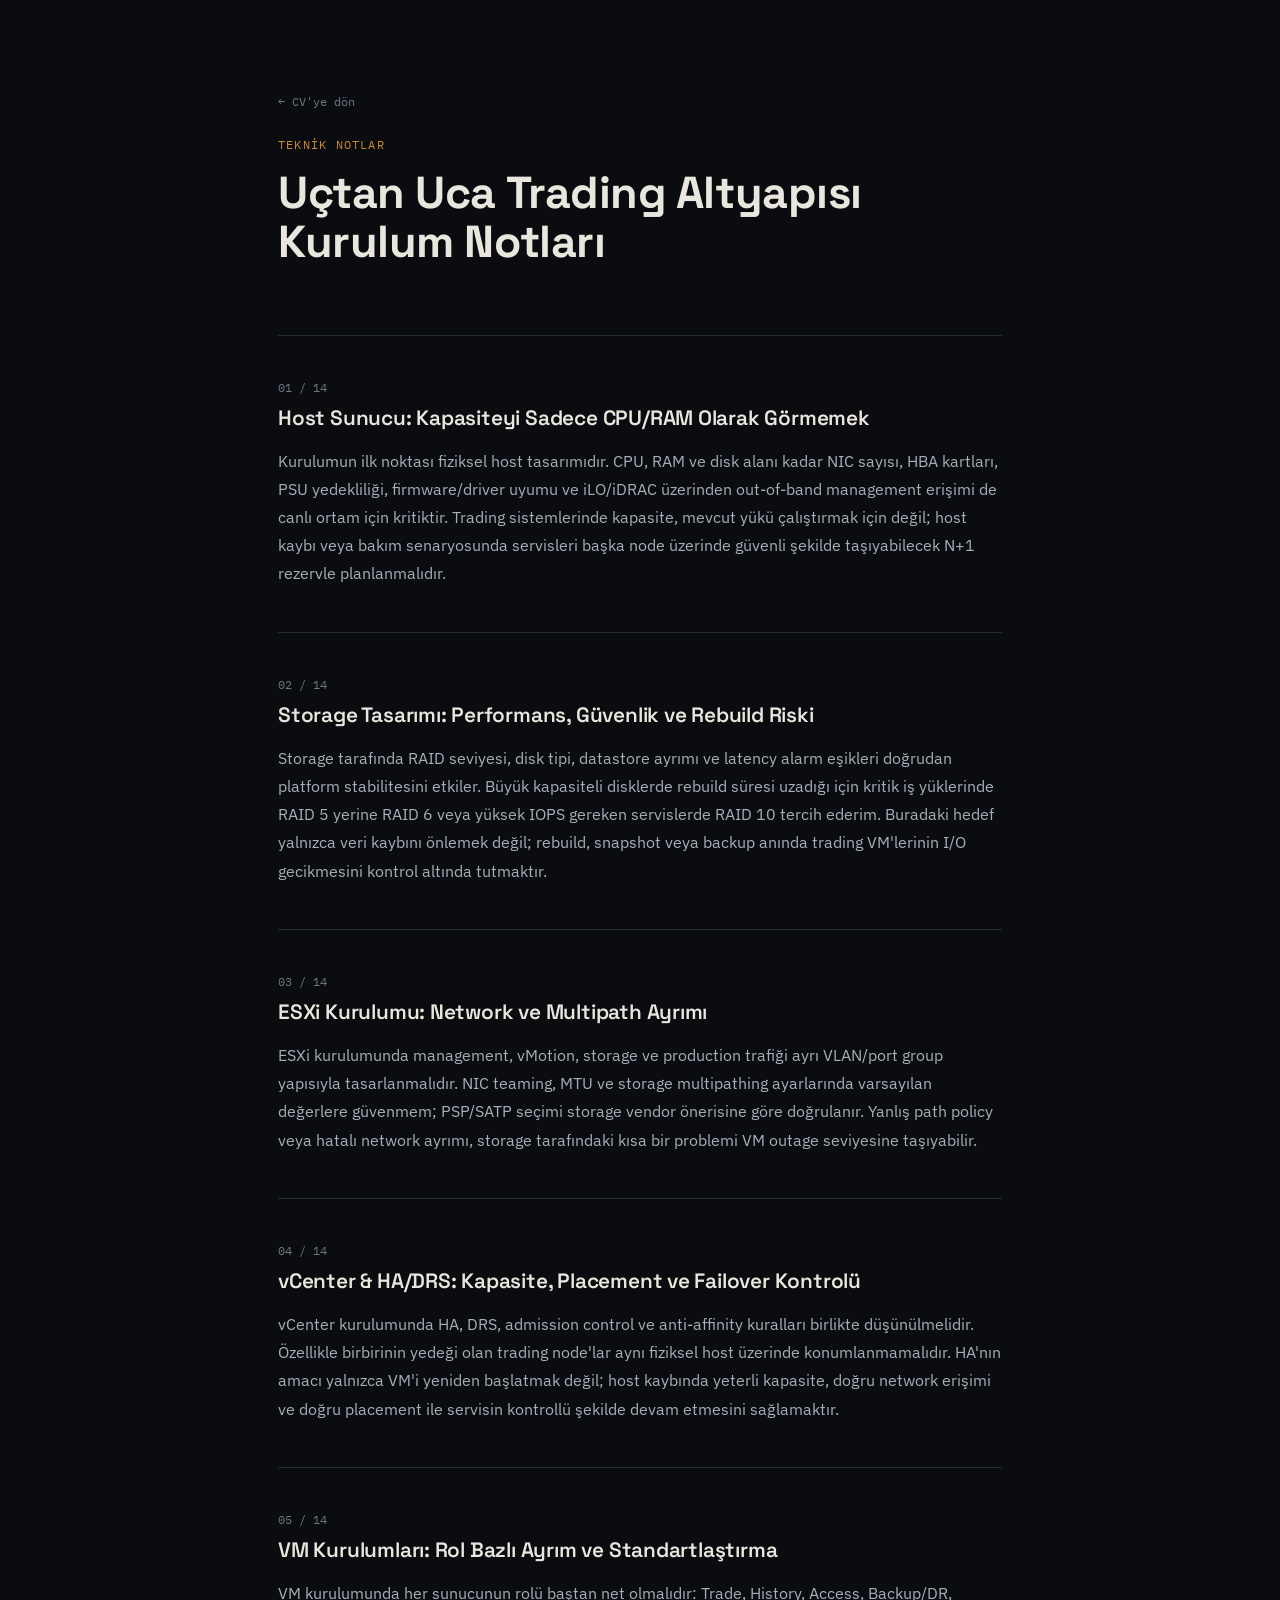
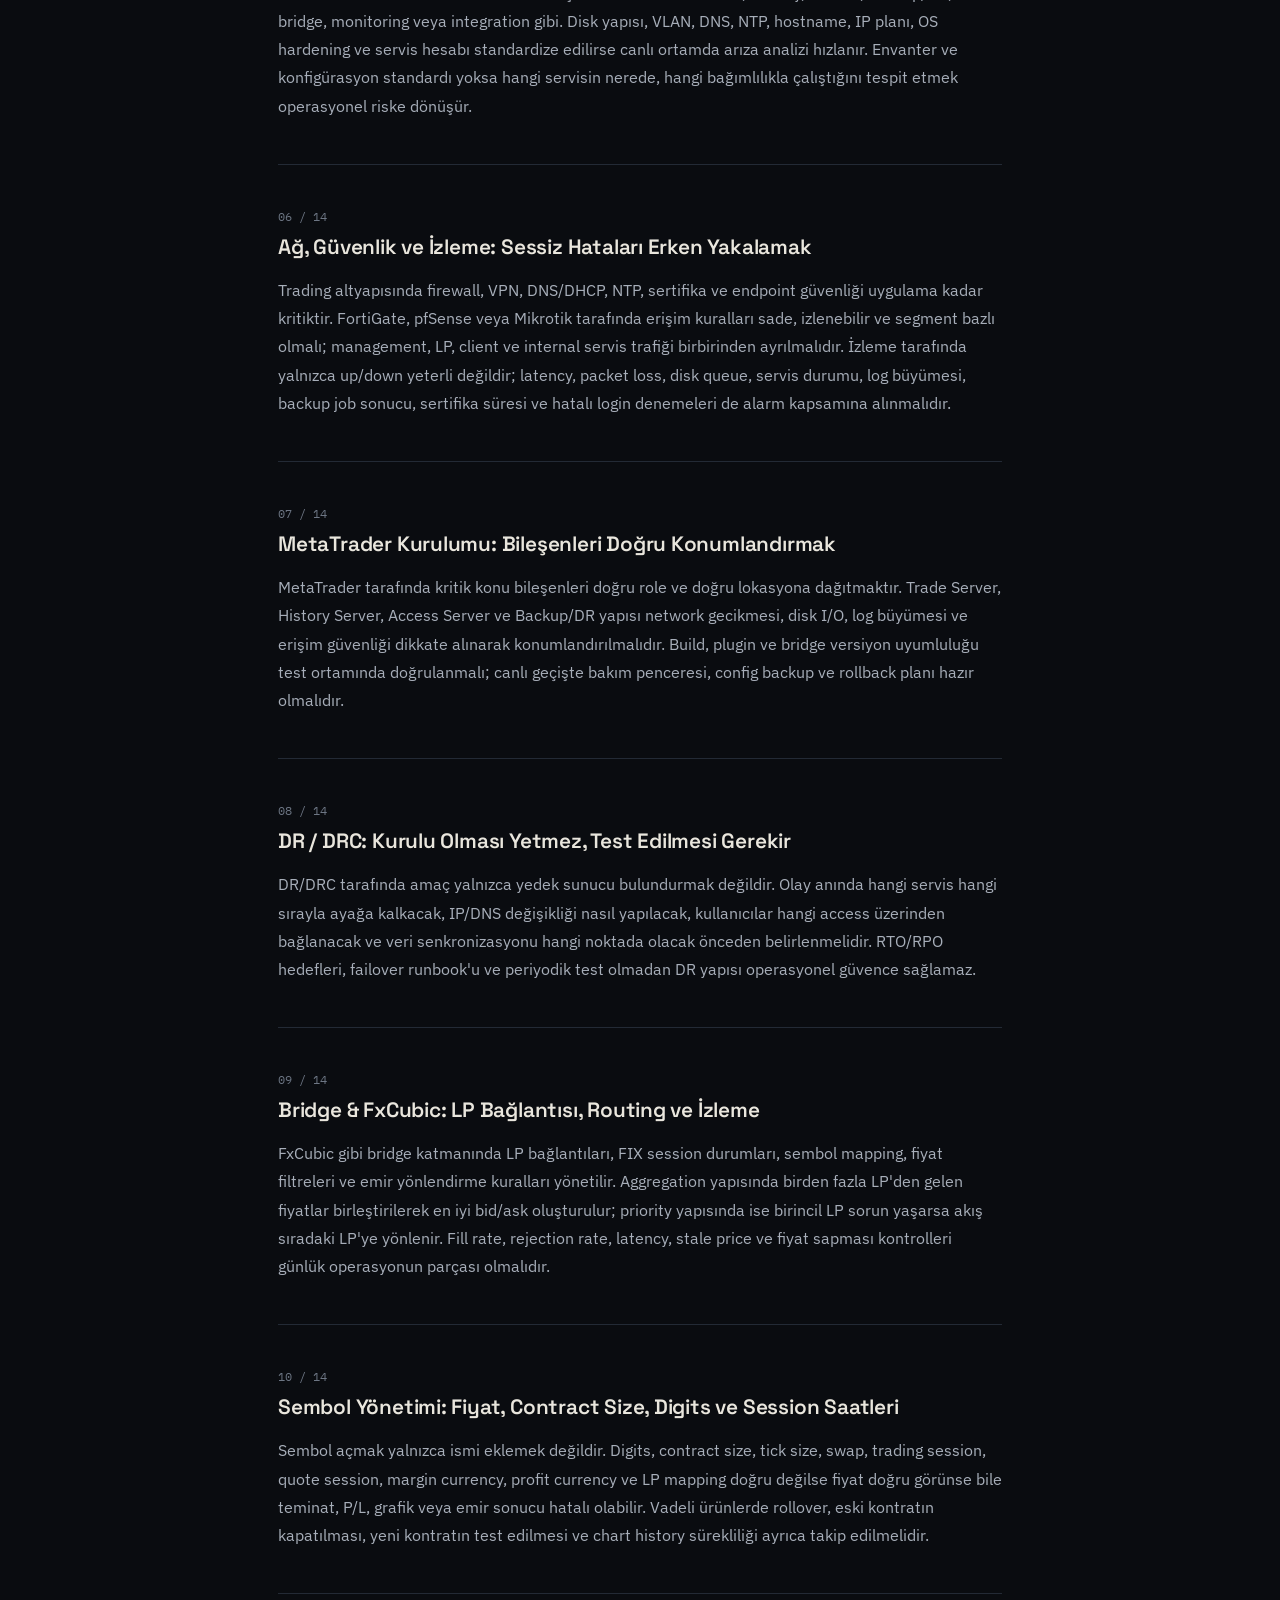
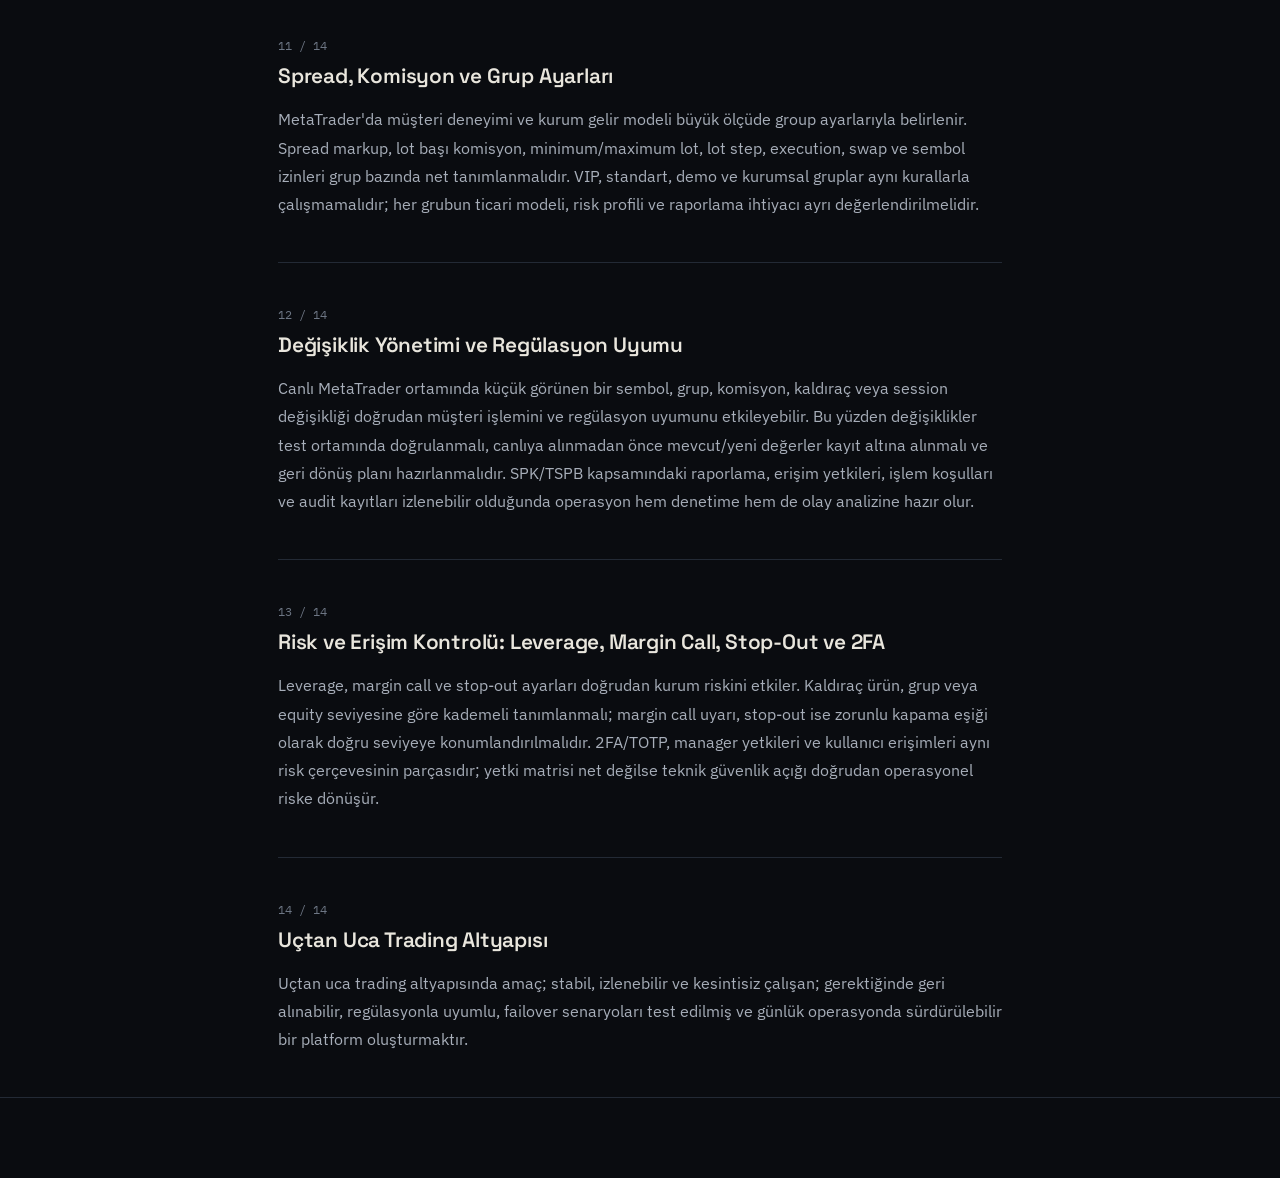
==== notes.html @ e1ba70c2 "Update notes.html" ====
<!DOCTYPE html>
<html lang="tr">
<head>
<meta charset="utf-8" />
<meta name="viewport" content="width=device-width, initial-scale=1" />
<meta name="description" content="Coşkun Parlar — Uçtan Uca Trading Altyapısı Kurulum Notları" />
<title>Teknik Notlar — Coşkun Parlar</title>
<link rel="preconnect" href="https://fonts.googleapis.com" />
<link rel="preconnect" href="https://fonts.gstatic.com" crossorigin />
<link href="https://fonts.googleapis.com/css2?family=Space+Grotesk:wght@500;600;700&family=IBM+Plex+Sans:wght@400;500;600&family=IBM+Plex+Mono:wght@400;500;600&display=swap" rel="stylesheet" />
<style>
  :root{
    --ink:        #0a0c10;
    --border:     #232a35;
    --border-2:   #2c3441;
    --text:       #e9e6dd;
    --text-dim:   #a7aeb9;
    --text-mute:  #6d7684;
    --amber:      #f0a940;
    --amber-dim:  #c98a34;
    --font-display:'Space Grotesk',sans-serif;
    --font-body:'IBM Plex Sans',sans-serif;
    --font-mono:'IBM Plex Mono',monospace;
    --container: 780px;
    --ease: cubic-bezier(.22,.7,.2,1);
  }
  body.light-mode{
    --ink:        #f6f4ee;
    --border:     #ddd8cb;
    --border-2:   #c9c3b3;
    --text:       #16181c;
    --text-dim:   #4c5259;
    --text-mute:  #7c8189;
    --amber:      #b3690f;
    --amber-dim:  #8f5309;
  }
  *,*::before,*::after{box-sizing:border-box}
  @media (prefers-reduced-motion:reduce){ *,*::before,*::after{animation-duration:.001ms !important;transition-duration:.001ms !important} }
  html,body{margin:0;padding:0}
  body{background:var(--ink);color:var(--text);font-family:var(--font-body);-webkit-font-smoothing:antialiased;transition:background .35s var(--ease),color .35s var(--ease)}
  a{color:inherit;text-decoration:none}
  ul{margin:0;padding:0;list-style:none}
  h1,h2{font-family:var(--font-display);margin:0;letter-spacing:-.01em}
  p{margin:0}
  .wrap{max-width:var(--container);margin:0 auto;padding:0 28px}
  ::selection{background:var(--amber);color:var(--ink)}
  :focus-visible{outline:2px solid var(--amber);outline-offset:3px;border-radius:2px}

  .corner-controls{
    position:fixed;top:18px;right:18px;z-index:100;display:flex;gap:6px;
    background:color-mix(in srgb, var(--ink) 70%, transparent);backdrop-filter:blur(8px);
    border:1px solid var(--border);border-radius:999px;padding:5px;
  }
  .ctrl-btn{
    background:transparent;border:none;color:var(--text-dim);font-family:var(--font-mono);font-size:.7rem;
    width:34px;height:34px;border-radius:999px;cursor:pointer;display:inline-flex;align-items:center;justify-content:center;
    transition:color .2s var(--ease),background .2s var(--ease);
  }
  .ctrl-btn:hover{color:var(--amber);background:var(--border)}
  .ctrl-btn svg{width:15px;height:15px}

  header.top{padding:90px 0 50px}
  .back-link{
    display:inline-flex;align-items:center;gap:8px;font-family:var(--font-mono);font-size:.78rem;
    color:var(--text-mute);margin-bottom:28px;transition:color .2s var(--ease);
  }
  .back-link:hover{color:var(--amber)}
  .kicker{font-family:var(--font-mono);font-size:.76rem;letter-spacing:.1em;text-transform:uppercase;color:var(--amber-dim);margin-bottom:16px}
  h1.title{font-size:clamp(2rem,4.4vw,2.8rem);font-weight:700;line-height:1.1;margin-bottom:18px}
  .lede{font-size:1.05rem;line-height:1.75;color:var(--text-dim);max-width:60ch}

  main{padding-bottom:100px}
  .note{padding:44px 0;border-top:1px solid var(--border)}
  .note:first-child{border-top:1px solid var(--border)}
  .note-num{font-family:var(--font-mono);font-size:.74rem;color:var(--text-mute);margin-bottom:10px}
  .note h2{font-size:1.3rem;font-weight:600;margin-bottom:16px}
  .note p{color:var(--text-dim);font-size:.98rem;line-height:1.8;margin-bottom:14px}
  .note p:last-child{margin-bottom:0}
  .note code{font-family:var(--font-mono);font-size:.88em;background:var(--border);padding:1px 6px;border-radius:4px;color:var(--text)}

  footer{padding:30px 0 50px;border-top:1px solid var(--border)}
  .footer-line{font-family:var(--font-mono);font-size:.72rem;color:var(--text-mute)}

  @media (max-width:640px){
    .wrap{padding:0 20px}
    header.top{padding:78px 0 36px}
  }
</style>
</head>
<body class="dark-mode">

<div class="corner-controls">
  <button id="lang-toggle" class="ctrl-btn" title="Dili değiştir / Switch language"><span id="lang-text">EN</span></button>
  <button id="theme-toggle" class="ctrl-btn" title="Tema değiştir">
    <svg id="icon-sun" viewBox="0 0 24 24" fill="none" stroke="currentColor" stroke-width="2"><circle cx="12" cy="12" r="4"/><path d="M12 2v2M12 20v2M4.9 4.9l1.4 1.4M17.7 17.7l1.4 1.4M2 12h2M20 12h2M4.9 19.1l1.4-1.4M17.7 6.3l1.4-1.4"/></svg>
    <svg id="icon-moon" viewBox="0 0 24 24" fill="none" stroke="currentColor" stroke-width="2" style="display:none"><path d="M21 12.79A9 9 0 1 1 11.21 3 7 7 0 0 0 21 12.79z"/></svg>
  </button>
</div>

<div class="wrap">
  <header class="top">
    <a href="index.html" class="back-link" id="back-link">← CV'ye dön</a>
    <div class="kicker" id="kicker"></div>
    <h1 class="title" id="page-title"></h1>
    <p class="lede" id="page-lede"></p>
  </header>
</div>

<main class="wrap" id="notes-container"></main>

<footer>
  <div class="wrap footer-line" id="footer-line"></div>
</footer>

<script>
document.addEventListener('DOMContentLoaded', () => {
  const content = {
    "tr": {
        "langBtn": "EN",
        "backLink": "← CV'ye dön",
        "kicker": "Teknik Notlar",
        "pageTitle": "Uçtan Uca Trading Altyapısı Kurulum Notları",
        "pageLede": "",
        "notes": [
            {
                "title": "Host Sunucu: Kapasiteyi Sadece CPU/RAM Olarak Görmemek",
                "paragraphs": [
                    "Kurulumun ilk noktası fiziksel host tasarımıdır. CPU, RAM ve disk alanı kadar NIC sayısı, HBA kartları, PSU yedekliliği, firmware/driver uyumu ve iLO/iDRAC üzerinden out-of-band management erişimi de canlı ortam için kritiktir. Trading sistemlerinde kapasite, mevcut yükü çalıştırmak için değil; host kaybı veya bakım senaryosunda servisleri başka node üzerinde güvenli şekilde taşıyabilecek N+1 rezervle planlanmalıdır."
                ]
            },
            {
                "title": "Storage Tasarımı: Performans, Güvenlik ve Rebuild Riski",
                "paragraphs": [
                    "Storage tarafında RAID seviyesi, disk tipi, datastore ayrımı ve latency alarm eşikleri doğrudan platform stabilitesini etkiler. Büyük kapasiteli disklerde rebuild süresi uzadığı için kritik iş yüklerinde RAID 5 yerine RAID 6 veya yüksek IOPS gereken servislerde RAID 10 tercih ederim. Buradaki hedef yalnızca veri kaybını önlemek değil; rebuild, snapshot veya backup anında trading VM'lerinin I/O gecikmesini kontrol altında tutmaktır."
                ]
            },
            {
                "title": "ESXi Kurulumu: Network ve Multipath Ayrımı",
                "paragraphs": [
                    "ESXi kurulumunda management, vMotion, storage ve production trafiği ayrı VLAN/port group yapısıyla tasarlanmalıdır. NIC teaming, MTU ve storage multipathing ayarlarında varsayılan değerlere güvenmem; PSP/SATP seçimi storage vendor önerisine göre doğrulanır. Yanlış path policy veya hatalı network ayrımı, storage tarafındaki kısa bir problemi VM outage seviyesine taşıyabilir."
                ]
            },
            {
                "title": "vCenter & HA/DRS: Kapasite, Placement ve Failover Kontrolü",
                "paragraphs": [
                    "vCenter kurulumunda HA, DRS, admission control ve anti-affinity kuralları birlikte düşünülmelidir. Özellikle birbirinin yedeği olan trading node'lar aynı fiziksel host üzerinde konumlanmamalıdır. HA'nın amacı yalnızca VM'i yeniden başlatmak değil; host kaybında yeterli kapasite, doğru network erişimi ve doğru placement ile servisin kontrollü şekilde devam etmesini sağlamaktır."
                ]
            },
            {
                "title": "VM Kurulumları: Rol Bazlı Ayrım ve Standartlaştırma",
                "paragraphs": [
                    "VM kurulumunda her sunucunun rolü baştan net olmalıdır: Trade, History, Access, Backup/DR, bridge, monitoring veya integration gibi. Disk yapısı, VLAN, DNS, NTP, hostname, IP planı, OS hardening ve servis hesabı standardize edilirse canlı ortamda arıza analizi hızlanır. Envanter ve konfigürasyon standardı yoksa hangi servisin nerede, hangi bağımlılıkla çalıştığını tespit etmek operasyonel riske dönüşür."
                ]
            },
            {
                "title": "Ağ, Güvenlik ve İzleme: Sessiz Hataları Erken Yakalamak",
                "paragraphs": [
                    "Trading altyapısında firewall, VPN, DNS/DHCP, NTP, sertifika ve endpoint güvenliği uygulama kadar kritiktir. FortiGate, pfSense veya Mikrotik tarafında erişim kuralları sade, izlenebilir ve segment bazlı olmalı; management, LP, client ve internal servis trafiği birbirinden ayrılmalıdır. İzleme tarafında yalnızca up/down yeterli değildir; latency, packet loss, disk queue, servis durumu, log büyümesi, backup job sonucu, sertifika süresi ve hatalı login denemeleri de alarm kapsamına alınmalıdır."
                ]
            },
            {
                "title": "MetaTrader Kurulumu: Bileşenleri Doğru Konumlandırmak",
                "paragraphs": [
                    "MetaTrader tarafında kritik konu bileşenleri doğru role ve doğru lokasyona dağıtmaktır. Trade Server, History Server, Access Server ve Backup/DR yapısı network gecikmesi, disk I/O, log büyümesi ve erişim güvenliği dikkate alınarak konumlandırılmalıdır. Build, plugin ve bridge versiyon uyumluluğu test ortamında doğrulanmalı; canlı geçişte bakım penceresi, config backup ve rollback planı hazır olmalıdır."
                ]
            },
            {
                "title": "DR / DRC: Kurulu Olması Yetmez, Test Edilmesi Gerekir",
                "paragraphs": [
                    "DR/DRC tarafında amaç yalnızca yedek sunucu bulundurmak değildir. Olay anında hangi servis hangi sırayla ayağa kalkacak, IP/DNS değişikliği nasıl yapılacak, kullanıcılar hangi access üzerinden bağlanacak ve veri senkronizasyonu hangi noktada olacak önceden belirlenmelidir. RTO/RPO hedefleri, failover runbook'u ve periyodik test olmadan DR yapısı operasyonel güvence sağlamaz."
                ]
            },
            {
                "title": "Bridge & FxCubic: LP Bağlantısı, Routing ve İzleme",
                "paragraphs": [
                    "FxCubic gibi bridge katmanında LP bağlantıları, FIX session durumları, sembol mapping, fiyat filtreleri ve emir yönlendirme kuralları yönetilir. Aggregation yapısında birden fazla LP'den gelen fiyatlar birleştirilerek en iyi bid/ask oluşturulur; priority yapısında ise birincil LP sorun yaşarsa akış sıradaki LP'ye yönlenir. Fill rate, rejection rate, latency, stale price ve fiyat sapması kontrolleri günlük operasyonun parçası olmalıdır."
                ]
            },
            {
                "title": "Sembol Yönetimi: Fiyat, Contract Size, Digits ve Session Saatleri",
                "paragraphs": [
                    "Sembol açmak yalnızca ismi eklemek değildir. Digits, contract size, tick size, swap, trading session, quote session, margin currency, profit currency ve LP mapping doğru değilse fiyat doğru görünse bile teminat, P/L, grafik veya emir sonucu hatalı olabilir. Vadeli ürünlerde rollover, eski kontratın kapatılması, yeni kontratın test edilmesi ve chart history sürekliliği ayrıca takip edilmelidir."
                ]
            },
            {
                "title": "Spread, Komisyon ve Grup Ayarları",
                "paragraphs": [
                    "MetaTrader'da müşteri deneyimi ve kurum gelir modeli büyük ölçüde group ayarlarıyla belirlenir. Spread markup, lot başı komisyon, minimum/maximum lot, lot step, execution, swap ve sembol izinleri grup bazında net tanımlanmalıdır. VIP, standart, demo ve kurumsal gruplar aynı kurallarla çalışmamalıdır; her grubun ticari modeli, risk profili ve raporlama ihtiyacı ayrı değerlendirilmelidir."
                ]
            },
            {
                "title": "Değişiklik Yönetimi ve Regülasyon Uyumu",
                "paragraphs": [
                    "Canlı MetaTrader ortamında küçük görünen bir sembol, grup, komisyon, kaldıraç veya session değişikliği doğrudan müşteri işlemini ve regülasyon uyumunu etkileyebilir. Bu yüzden değişiklikler test ortamında doğrulanmalı, canlıya alınmadan önce mevcut/yeni değerler kayıt altına alınmalı ve geri dönüş planı hazırlanmalıdır. SPK/TSPB kapsamındaki raporlama, erişim yetkileri, işlem koşulları ve audit kayıtları izlenebilir olduğunda operasyon hem denetime hem de olay analizine hazır olur."
                ]
            },
            {
                "title": "Risk ve Erişim Kontrolü: Leverage, Margin Call, Stop-Out ve 2FA",
                "paragraphs": [
                    "Leverage, margin call ve stop-out ayarları doğrudan kurum riskini etkiler. Kaldıraç ürün, grup veya equity seviyesine göre kademeli tanımlanmalı; margin call uyarı, stop-out ise zorunlu kapama eşiği olarak doğru seviyeye konumlandırılmalıdır. 2FA/TOTP, manager yetkileri ve kullanıcı erişimleri aynı risk çerçevesinin parçasıdır; yetki matrisi net değilse teknik güvenlik açığı doğrudan operasyonel riske dönüşür."
                ]
            },
            {
                "title": "Uçtan Uca Trading Altyapısı",
                "paragraphs": [
                    "Uçtan uca trading altyapısında amaç; stabil, izlenebilir ve kesintisiz çalışan; gerektiğinde geri alınabilir, regülasyonla uyumlu, failover senaryoları test edilmiş ve günlük operasyonda sürdürülebilir bir platform oluşturmaktır."
                ]
            }
        ],
        "footerLine": ""
    },
    "en": {
        "langBtn": "TR",
        "backLink": "← Back to CV",
        "kicker": "Technical Notes",
        "pageTitle": "End-to-End Trading Infrastructure Setup Notes",
        "pageLede": "",
        "notes": [
            {
                "title": "Host Servers: Capacity Is More Than CPU and RAM",
                "paragraphs": [
                    "The first layer is physical host design. CPU, memory and disk capacity matter, but so do NIC count, HBA cards, PSU redundancy, firmware/driver compatibility and out-of-band management access through iLO/iDRAC. In a trading environment, capacity should not be planned only for the current workload; it must include N+1 headroom so services can move safely to another node during host failure or maintenance."
                ]
            },
            {
                "title": "Storage Design: Performance, Protection and Rebuild Risk",
                "paragraphs": [
                    "RAID level, disk type, datastore separation and latency thresholds directly affect platform stability. On large disks, rebuild windows can be long, so I avoid RAID 5 for critical workloads and prefer RAID 6 or RAID 10 for high-IOPS services. The goal is not only to prevent data loss, but also to keep I/O latency under control during rebuild, snapshot or backup activity."
                ]
            },
            {
                "title": "ESXi Setup: Network Separation and Multipathing",
                "paragraphs": [
                    "In ESXi, management, vMotion, storage and production traffic should be separated through dedicated VLANs and port groups. I do not rely blindly on defaults for NIC teaming, MTU or storage multipathing; PSP/SATP settings must match the storage vendor's recommendation. A wrong path policy or weak network separation can turn a short storage issue into a VM-level outage."
                ]
            },
            {
                "title": "vCenter & HA/DRS: Capacity, Placement and Failover Control",
                "paragraphs": [
                    "vCenter design requires HA, DRS, admission control and anti-affinity rules to be planned together. Redundant trading nodes should not end up on the same physical host. HA is not only about restarting a VM; it must provide enough capacity, network reachability and correct placement so services can continue in a controlled way after a host failure."
                ]
            },
            {
                "title": "VM Provisioning: Role-Based and Standardized",
                "paragraphs": [
                    "Each VM should have a clear role from the beginning: Trade, History, Access, Backup/DR, bridge, monitoring or integration. Disk layout, VLAN, DNS, NTP, hostname, IP plan, OS hardening and service accounts should be standardized to speed up production troubleshooting. Without configuration inventory, identifying which service runs where and with which dependency becomes an operational risk."
                ]
            },
            {
                "title": "Network, Security and Monitoring: Catching Silent Failures Early",
                "paragraphs": [
                    "In trading infrastructure, firewall, VPN, DNS/DHCP, NTP, certificate and endpoint security are as critical as the application itself. Access rules on FortiGate, pfSense or Mikrotik should be simple, traceable and segment-based; management, LP, client and internal service traffic must be separated. Monitoring must go beyond up/down state: latency, packet loss, disk queue, service status, log growth, backup job results, certificate expiry and failed login attempts should also trigger alerts."
                ]
            },
            {
                "title": "MetaTrader Deployment: Correct Component Placement",
                "paragraphs": [
                    "The critical part is placing each MetaTrader component on the right role and location. Trade Server, History Server, Access Server and Backup/DR roles must be positioned with latency, disk I/O, log growth and access security in mind. Build, plugin and bridge-version compatibility should be validated in test; production release should include a maintenance window, configuration backup and rollback plan."
                ]
            },
            {
                "title": "DR / DRC: It Must Be Tested",
                "paragraphs": [
                    "DR/DRC is not only about having a backup server. The failover order, IP/DNS changes, access routing and data synchronization point must be defined before an incident. Without RTO/RPO targets, a failover runbook and periodic testing, the DR environment does not provide operational assurance."
                ]
            },
            {
                "title": "Bridge & FxCubic: LP Connectivity, Routing and Monitoring",
                "paragraphs": [
                    "At the bridge layer, tools such as FxCubic manage LP connectivity, FIX sessions, symbol mapping, price filters and order-routing rules. With aggregation, quotes from multiple LPs are combined into a best bid/ask; with priority routing, flow can move to the next LP when the primary LP has issues. Fill rate, rejection rate, latency, stale-price and price-deviation checks should be part of daily operations."
                ]
            },
            {
                "title": "Symbol Management: Pricing, Contract Size, Digits and Sessions",
                "paragraphs": [
                    "Adding a symbol is not just adding a name. Digits, contract size, tick size, swap, trading sessions, quote sessions, margin currency, profit currency and LP mapping must be correct. Otherwise the price may look right while margin, P/L, chart data or order results are wrong. For futures, rollover, contract closure, new-contract testing and chart-history continuity must be tracked separately."
                ]
            },
            {
                "title": "Spread, Commission and Group Configuration",
                "paragraphs": [
                    "In MetaTrader, client experience and broker revenue model are largely controlled at group level. Spread markup, per-lot commission, min/max lot, lot step, execution, swap and symbol permissions must be defined clearly per group. VIP, standard, demo and institutional groups should not share the same rule set; each group needs its own commercial model, risk profile and reporting requirement."
                ]
            },
            {
                "title": "Change Management and Regulatory Alignment",
                "paragraphs": [
                    "In a live MetaTrader environment, even a small symbol, group, commission, leverage or session change can directly affect client trading and regulatory alignment. Changes should be validated in test, current and target values should be recorded before production release, and a rollback plan should be ready. When CMB/TSPB reporting, access permissions, trading conditions and audit records are traceable, the operation is prepared for both audits and incident analysis."
                ]
            },
            {
                "title": "Risk and Access Control: Leverage, Margin Call, Stop-Out and 2FA",
                "paragraphs": [
                    "Leverage, margin call and stop-out settings directly affect broker risk. Leverage should be tiered by product, group or equity level; margin call is the warning threshold, while stop-out is the forced-liquidation threshold. 2FA/TOTP, manager permissions and user access belong to the same risk framework; if the permission matrix is unclear, a technical security gap becomes an operational risk."
                ]
            },
            {
                "title": "End-to-End Trading Infrastructure",
                "paragraphs": [
                    "The goal of end-to-end trading infrastructure is to build a platform that runs with stability, observability and continuity; remains reversible when needed, aligned with regulation, tested through failover scenarios and sustainable in daily operations."
                ]
            }
        ],
        "footerLine": ""
    }
};

  const els = {
    langText: document.getElementById('lang-text'),
    backLink: document.getElementById('back-link'),
    kicker: document.getElementById('kicker'),
    pageTitle: document.getElementById('page-title'),
    pageLede: document.getElementById('page-lede'),
    container: document.getElementById('notes-container'),
    footerLine: document.getElementById('footer-line'),
  };

  function updateUI(lang){
    const d = content[lang];
    document.documentElement.lang = lang;
    els.langText.textContent = d.langBtn;
    els.backLink.textContent = d.backLink;
    els.kicker.textContent = d.kicker;
    els.pageTitle.textContent = d.pageTitle;
    els.pageLede.textContent = d.pageLede;
    els.pageLede.style.display = d.pageLede ? 'block' : 'none';

    els.container.innerHTML = '';
    d.notes.forEach((n, i)=>{
      const sec = document.createElement('div'); sec.className = 'note';
      const num = document.createElement('div'); num.className = 'note-num';
      num.textContent = String(i+1).padStart(2,'0') + ' / ' + String(d.notes.length).padStart(2,'0');
      const h2 = document.createElement('h2'); h2.textContent = n.title;
      sec.append(num, h2);
      n.paragraphs.forEach(par=>{
        const p = document.createElement('p'); p.textContent = par; sec.appendChild(p);
      });
      els.container.appendChild(sec);
    });

    els.footerLine.textContent = d.footerLine;
  }

  const body = document.body;
  const langToggleBtn = document.getElementById('lang-toggle');
  const themeToggleBtn = document.getElementById('theme-toggle');
  const iconSun = document.getElementById('icon-sun');
  const iconMoon = document.getElementById('icon-moon');

  langToggleBtn.addEventListener('click', ()=>{
    const next = (document.documentElement.lang === 'tr') ? 'en' : 'tr';
    localStorage.setItem('lang', next);
    updateUI(next);
  });
  themeToggleBtn.addEventListener('click', ()=>{
    if(body.classList.contains('light-mode')){
      body.classList.remove('light-mode'); body.classList.add('dark-mode');
      iconSun.style.display='block'; iconMoon.style.display='none';
      localStorage.setItem('theme','dark-mode');
    } else {
      body.classList.remove('dark-mode'); body.classList.add('light-mode');
      iconSun.style.display='none'; iconMoon.style.display='block';
      localStorage.setItem('theme','light-mode');
    }
  });

  const storedLang = localStorage.getItem('lang') || 'tr';
  updateUI(storedLang);
  const storedTheme = localStorage.getItem('theme');
  if(storedTheme){
    body.classList.add(storedTheme);
    if(storedTheme === 'light-mode'){ iconSun.style.display='none'; iconMoon.style.display='block'; }
  } else {
    body.classList.add('dark-mode');
  }
});
</script>
</body>
</html>
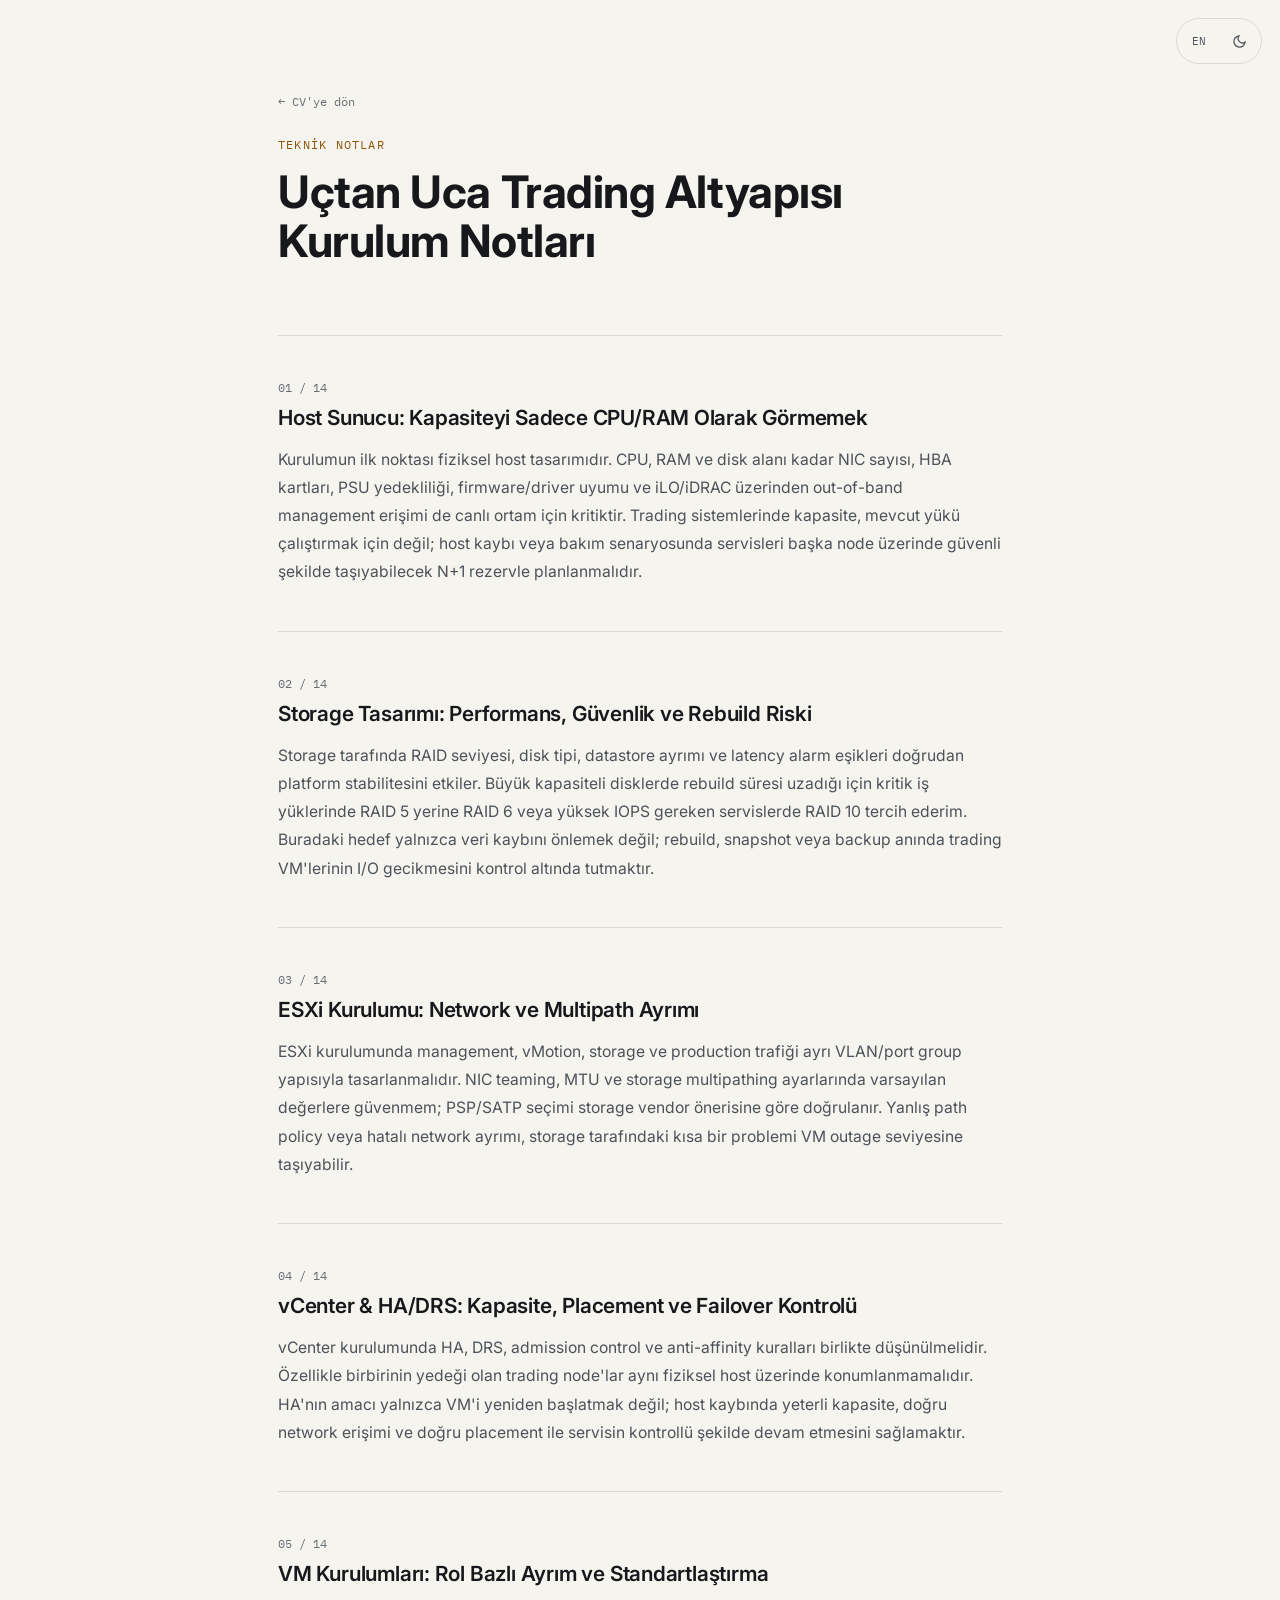
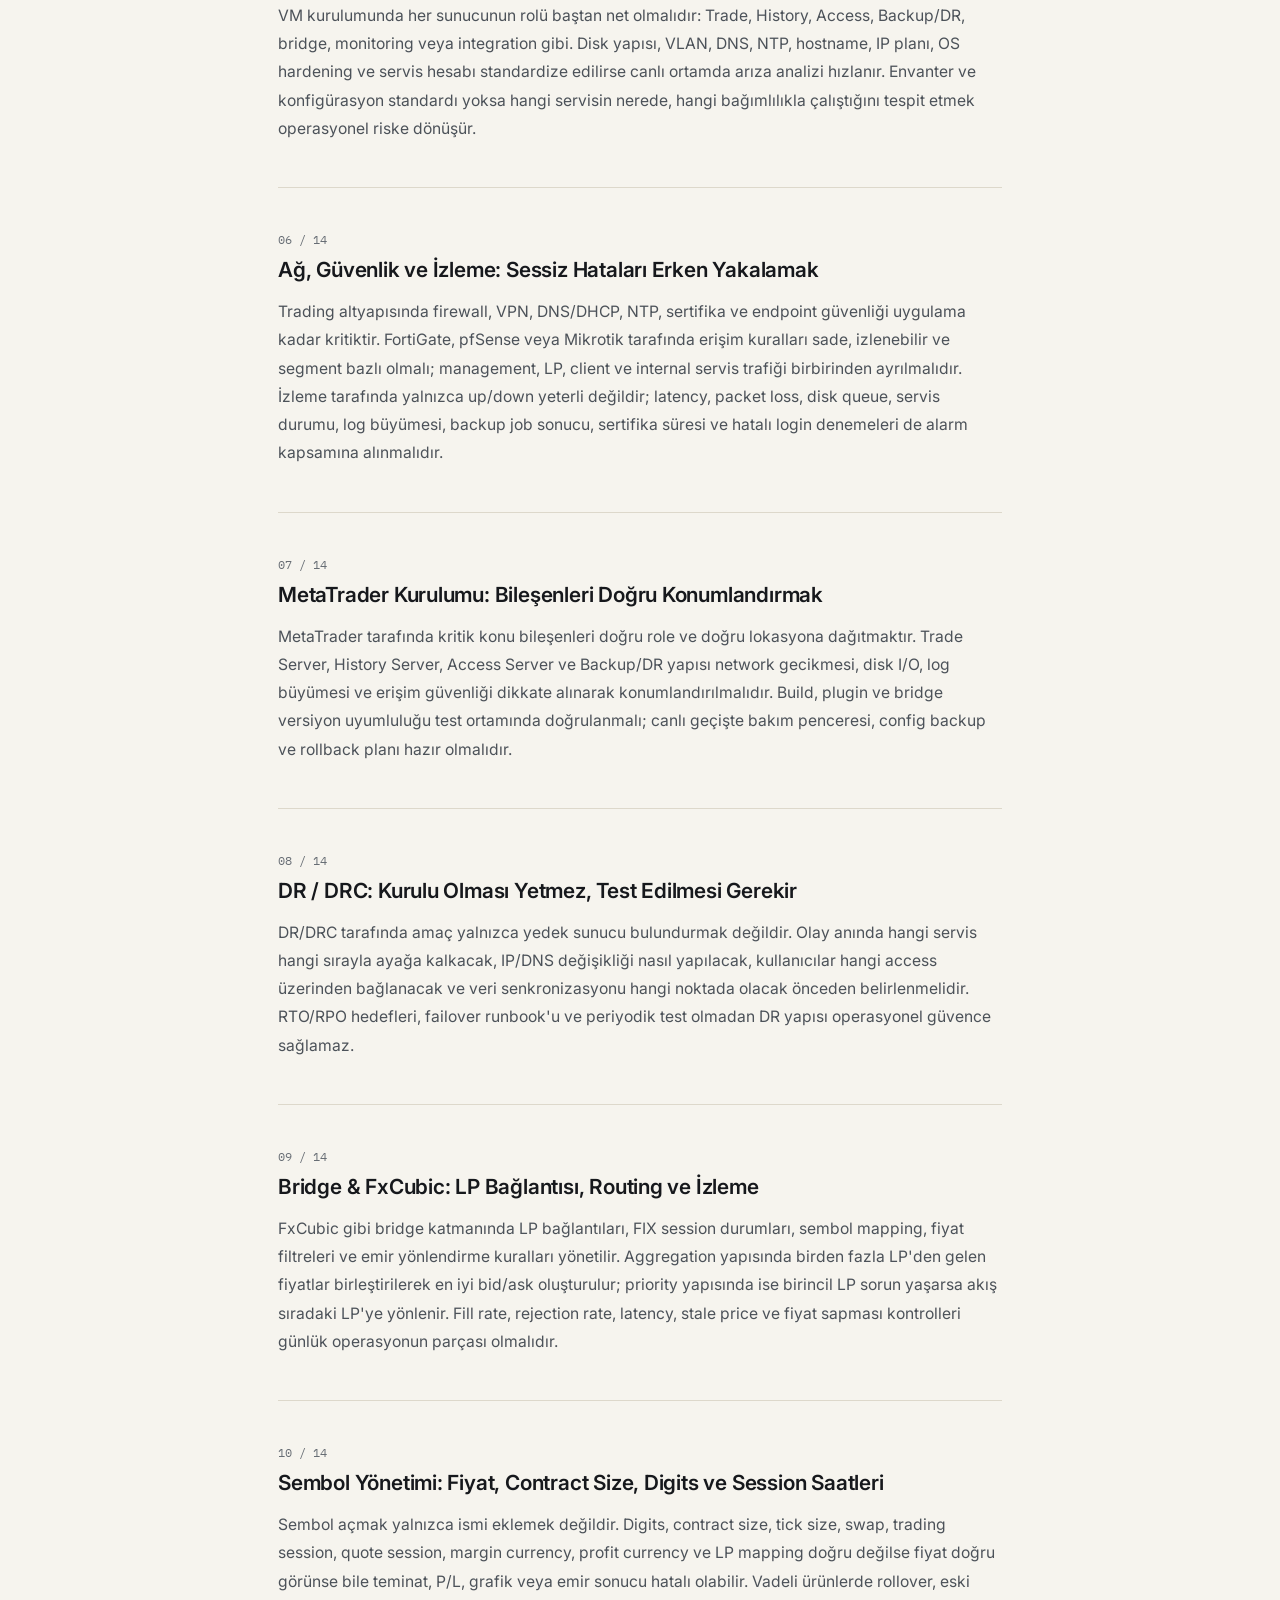
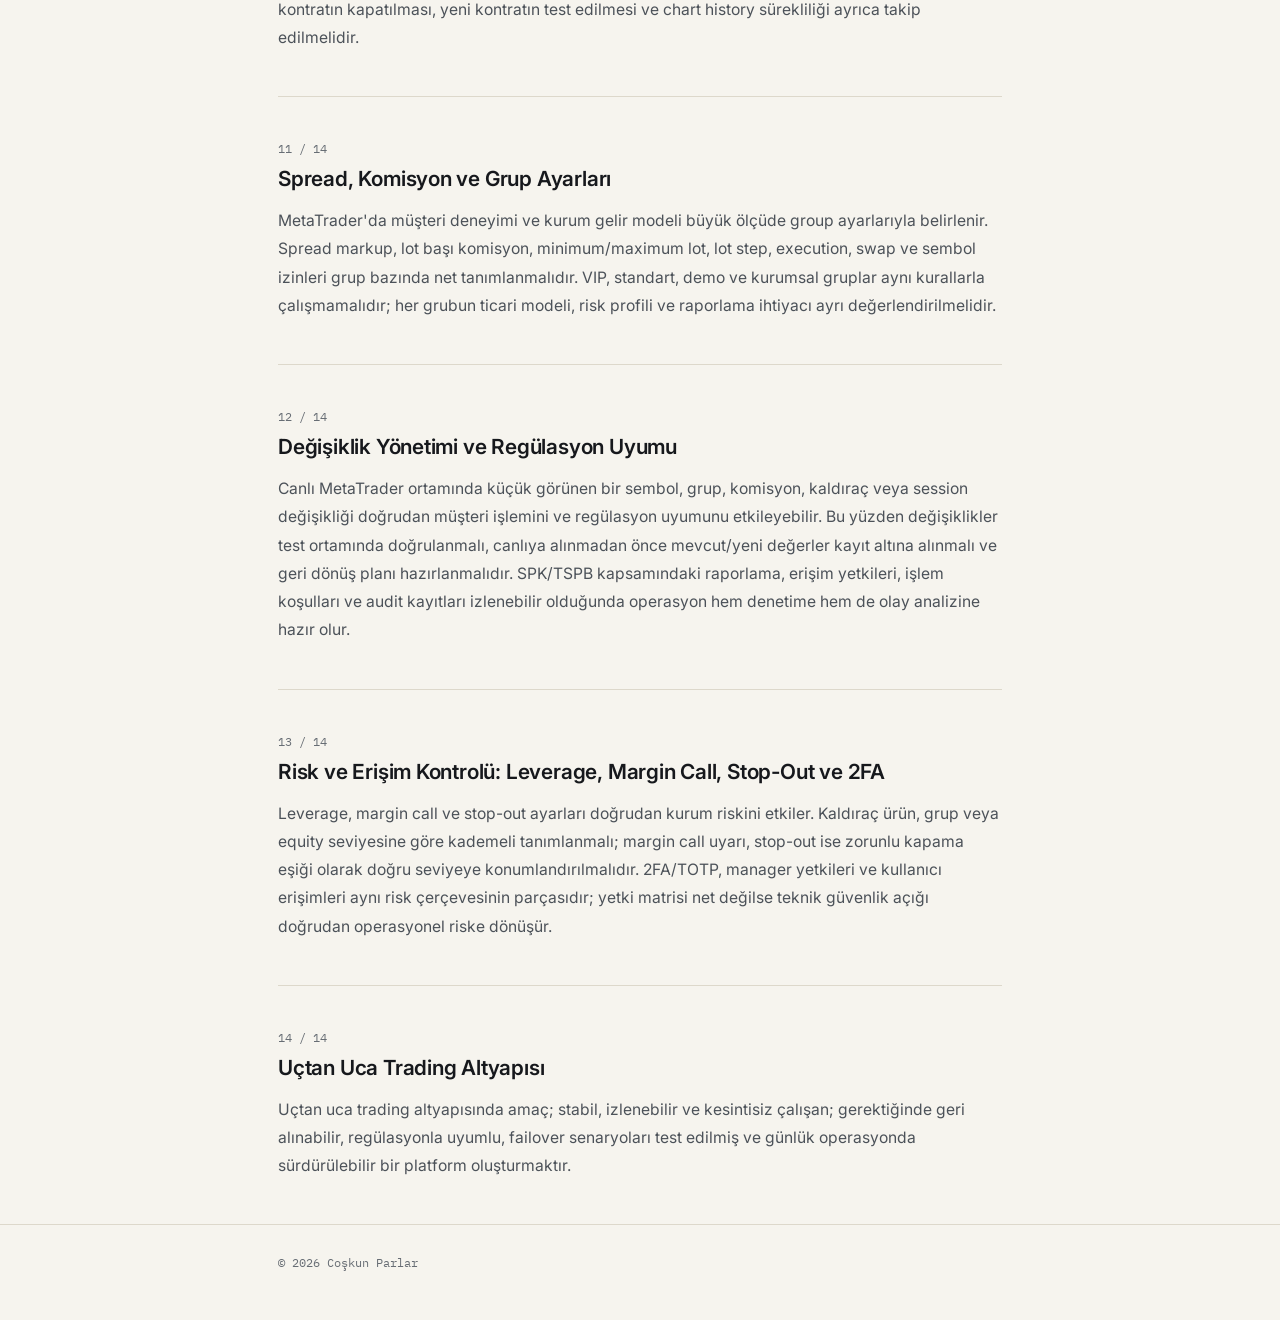
==== commit 28b7770a: "Add files via upload" ====
--- a/notes.html
+++ b/notes.html
@@ -5,9 +5,23 @@
 <meta name="viewport" content="width=device-width, initial-scale=1" />
 <meta name="description" content="Coşkun Parlar — Uçtan Uca Trading Altyapısı Kurulum Notları" />
 <title>Teknik Notlar — Coşkun Parlar</title>
+<link rel="canonical" href="https://coskunparlar.github.io/notes.html" />
+<link rel="icon" type="image/svg+xml" href="data:image/svg+xml,<svg xmlns='http://www.w3.org/2000/svg'%20viewBox='0%200%2064%2064'><rect%20width='64'%20height='64'%20rx='14'%20fill='%230a0c10'/><path%20d='M18%2020l12%2012-12%2012'%20stroke='%23f0a940'%20stroke-width='7'%20fill='none'%20stroke-linecap='round'%20stroke-linejoin='round'/><path%20d='M36%2044h12'%20stroke='%23e9e6dd'%20stroke-width='7'%20stroke-linecap='round'/></svg>" />
+<meta name="theme-color" media="(prefers-color-scheme: dark)" content="#0a0c10" />
+<meta name="theme-color" media="(prefers-color-scheme: light)" content="#f6f4ee" />
+<meta property="og:type" content="website" />
+<meta property="og:site_name" content="Coşkun Parlar" />
+<meta property="og:url" content="https://coskunparlar.github.io/notes.html" />
+<meta property="og:title" content="Teknik Notlar — Coşkun Parlar" />
+<meta property="og:description" content="Uçtan uca trading altyapısı kurulum notları: host, storage, sanallaştırma, MetaTrader, bridge/LP, DR ve risk kontrolleri." />
+<meta property="og:image" content="https://coskunparlar.github.io/img/photo.jpg" />
+<meta name="twitter:card" content="summary" />
+<meta name="twitter:title" content="Teknik Notlar — Coşkun Parlar" />
+<meta name="twitter:description" content="Uçtan uca trading altyapısı kurulum notları: host, storage, sanallaştırma, MetaTrader, bridge/LP, DR ve risk kontrolleri." />
+<meta name="twitter:image" content="https://coskunparlar.github.io/img/photo.jpg" />
 <link rel="preconnect" href="https://fonts.googleapis.com" />
 <link rel="preconnect" href="https://fonts.gstatic.com" crossorigin />
-<link href="https://fonts.googleapis.com/css2?family=Space+Grotesk:wght@500;600;700&family=IBM+Plex+Sans:wght@400;500;600&family=IBM+Plex+Mono:wght@400;500;600&display=swap" rel="stylesheet" />
+<link href="https://fonts.googleapis.com/css2?family=Inter:wght@400;500;600;700&family=IBM+Plex+Mono:wght@400;500;600&display=swap" rel="stylesheet" />
 <style>
   :root{
     --ink:        #0a0c10;
@@ -15,11 +29,11 @@
     --border-2:   #2c3441;
     --text:       #e9e6dd;
     --text-dim:   #a7aeb9;
-    --text-mute:  #6d7684;
+    --text-mute:  #79828f;
     --amber:      #f0a940;
     --amber-dim:  #c98a34;
-    --font-display:'Space Grotesk',sans-serif;
-    --font-body:'IBM Plex Sans',sans-serif;
+    --font-display:'Inter',Arial,Helvetica,sans-serif;
+    --font-body:'Inter',Arial,Helvetica,sans-serif;
     --font-mono:'IBM Plex Mono',monospace;
     --container: 780px;
     --ease: cubic-bezier(.22,.7,.2,1);
@@ -30,7 +44,7 @@
     --border-2:   #c9c3b3;
     --text:       #16181c;
     --text-dim:   #4c5259;
-    --text-mute:  #7c8189;
+    --text-mute:  #676d74;
     --amber:      #b3690f;
     --amber-dim:  #8f5309;
   }
@@ -76,10 +90,15 @@
   .note h2{font-size:1.3rem;font-weight:600;margin-bottom:16px}
   .note p{color:var(--text-dim);font-size:.98rem;line-height:1.8;margin-bottom:14px}
   .note p:last-child{margin-bottom:0}
-  .note code{font-family:var(--font-mono);font-size:.88em;background:var(--border);padding:1px 6px;border-radius:4px;color:var(--text)}
 
   footer{padding:30px 0 50px;border-top:1px solid var(--border)}
   .footer-line{font-family:var(--font-mono);font-size:.72rem;color:var(--text-mute)}
+
+  @media print{
+    .corner-controls,.back-link{display:none !important}
+    body.dark-mode,body.light-mode{--ink:#fff;--text:#000;--text-dim:#333;--text-mute:#555;--border:#bbb;--border-2:#999;--amber:#8a5500;--amber-dim:#8a5500}
+    body{background:#fff !important;color:#000 !important}
+  }
 
   @media (max-width:640px){
     .wrap{padding:0 20px}
@@ -87,13 +106,24 @@
   }
 </style>
 </head>
-<body class="dark-mode">
+<body>
+<script>
+/* Tema, ilk boyamadan önce uygulanır (açılış flaşını önler; kayıt yoksa sistem tercihi kullanılır). */
+(function(){
+  var t = null;
+  try { t = localStorage.getItem('theme'); } catch (e) {}
+  if (t !== 'light-mode' && t !== 'dark-mode') {
+    t = (window.matchMedia && window.matchMedia('(prefers-color-scheme: light)').matches) ? 'light-mode' : 'dark-mode';
+  }
+  document.body.className = t;
+})();
+</script>
 
 <div class="corner-controls">
   <button id="lang-toggle" class="ctrl-btn" title="Dili değiştir / Switch language"><span id="lang-text">EN</span></button>
   <button id="theme-toggle" class="ctrl-btn" title="Tema değiştir">
-    <svg id="icon-sun" viewBox="0 0 24 24" fill="none" stroke="currentColor" stroke-width="2"><circle cx="12" cy="12" r="4"/><path d="M12 2v2M12 20v2M4.9 4.9l1.4 1.4M17.7 17.7l1.4 1.4M2 12h2M20 12h2M4.9 19.1l1.4-1.4M17.7 6.3l1.4-1.4"/></svg>
-    <svg id="icon-moon" viewBox="0 0 24 24" fill="none" stroke="currentColor" stroke-width="2" style="display:none"><path d="M21 12.79A9 9 0 1 1 11.21 3 7 7 0 0 0 21 12.79z"/></svg>
+    <svg id="icon-sun" aria-hidden="true" focusable="false" viewBox="0 0 24 24" fill="none" stroke="currentColor" stroke-width="2"><circle cx="12" cy="12" r="4"/><path d="M12 2v2M12 20v2M4.9 4.9l1.4 1.4M17.7 17.7l1.4 1.4M2 12h2M20 12h2M4.9 19.1l1.4-1.4M17.7 6.3l1.4-1.4"/></svg>
+    <svg id="icon-moon" aria-hidden="true" focusable="false" viewBox="0 0 24 24" fill="none" stroke="currentColor" stroke-width="2" style="display:none"><path d="M21 12.79A9 9 0 1 1 11.21 3 7 7 0 0 0 21 12.79z"/></svg>
   </button>
 </div>
 
@@ -114,9 +144,15 @@
 
 <script>
 document.addEventListener('DOMContentLoaded', () => {
+  const storage = {
+    get(k){ try { return localStorage.getItem(k); } catch (e) { return null; } },
+    set(k, v){ try { localStorage.setItem(k, v); } catch (e) {} }
+  };
   const content = {
     "tr": {
         "langBtn": "EN",
+        "uiTheme": "Temayı değiştir",
+        "uiLangSwitch": "Switch to English",
         "backLink": "← CV'ye dön",
         "kicker": "Teknik Notlar",
         "pageTitle": "Uçtan Uca Trading Altyapısı Kurulum Notları",
@@ -206,11 +242,12 @@
                     "Uçtan uca trading altyapısında amaç; stabil, izlenebilir ve kesintisiz çalışan; gerektiğinde geri alınabilir, regülasyonla uyumlu, failover senaryoları test edilmiş ve günlük operasyonda sürdürülebilir bir platform oluşturmaktır."
                 ]
             }
-        ],
-        "footerLine": ""
+        ]
     },
     "en": {
         "langBtn": "TR",
+        "uiTheme": "Toggle theme",
+        "uiLangSwitch": "Türkçeye geç",
         "backLink": "← Back to CV",
         "kicker": "Technical Notes",
         "pageTitle": "End-to-End Trading Infrastructure Setup Notes",
@@ -300,8 +337,7 @@
                     "The goal of end-to-end trading infrastructure is to build a platform that runs with stability, observability and continuity; remains reversible when needed, aligned with regulation, tested through failover scenarios and sustainable in daily operations."
                 ]
             }
-        ],
-        "footerLine": ""
+        ]
     }
 };
 
@@ -318,6 +354,8 @@
   function updateUI(lang){
     const d = content[lang];
     document.documentElement.lang = lang;
+    langToggleBtn.setAttribute('aria-label', d.uiLangSwitch); langToggleBtn.title = d.uiLangSwitch;
+    themeToggleBtn.setAttribute('aria-label', d.uiTheme);     themeToggleBtn.title = d.uiTheme;
     els.langText.textContent = d.langBtn;
     els.backLink.textContent = d.backLink;
     els.kicker.textContent = d.kicker;
@@ -338,7 +376,7 @@
       els.container.appendChild(sec);
     });
 
-    els.footerLine.textContent = d.footerLine;
+    els.footerLine.textContent = '© ' + new Date().getFullYear() + ' Coşkun Parlar';
   }
 
   const body = document.body;
@@ -347,32 +385,28 @@
   const iconSun = document.getElementById('icon-sun');
   const iconMoon = document.getElementById('icon-moon');
 
+  function setTheme(theme){
+    body.classList.remove('dark-mode', 'light-mode');
+    body.classList.add(theme);
+    const isLight = theme === 'light-mode';
+    iconSun.style.display = isLight ? 'none' : 'block';
+    iconMoon.style.display = isLight ? 'block' : 'none';
+  }
+
   langToggleBtn.addEventListener('click', ()=>{
     const next = (document.documentElement.lang === 'tr') ? 'en' : 'tr';
-    localStorage.setItem('lang', next);
+    storage.set('lang', next);
     updateUI(next);
   });
   themeToggleBtn.addEventListener('click', ()=>{
-    if(body.classList.contains('light-mode')){
-      body.classList.remove('light-mode'); body.classList.add('dark-mode');
-      iconSun.style.display='block'; iconMoon.style.display='none';
-      localStorage.setItem('theme','dark-mode');
-    } else {
-      body.classList.remove('dark-mode'); body.classList.add('light-mode');
-      iconSun.style.display='none'; iconMoon.style.display='block';
-      localStorage.setItem('theme','light-mode');
-    }
+    const next = body.classList.contains('light-mode') ? 'dark-mode' : 'light-mode';
+    storage.set('theme', next);
+    setTheme(next);
   });
 
-  const storedLang = localStorage.getItem('lang') || 'tr';
+  const storedLang = storage.get('lang') || 'tr';
   updateUI(storedLang);
-  const storedTheme = localStorage.getItem('theme');
-  if(storedTheme){
-    body.classList.add(storedTheme);
-    if(storedTheme === 'light-mode'){ iconSun.style.display='none'; iconMoon.style.display='block'; }
-  } else {
-    body.classList.add('dark-mode');
-  }
+  setTheme(body.classList.contains('light-mode') ? 'light-mode' : 'dark-mode');
 });
 </script>
 </body>
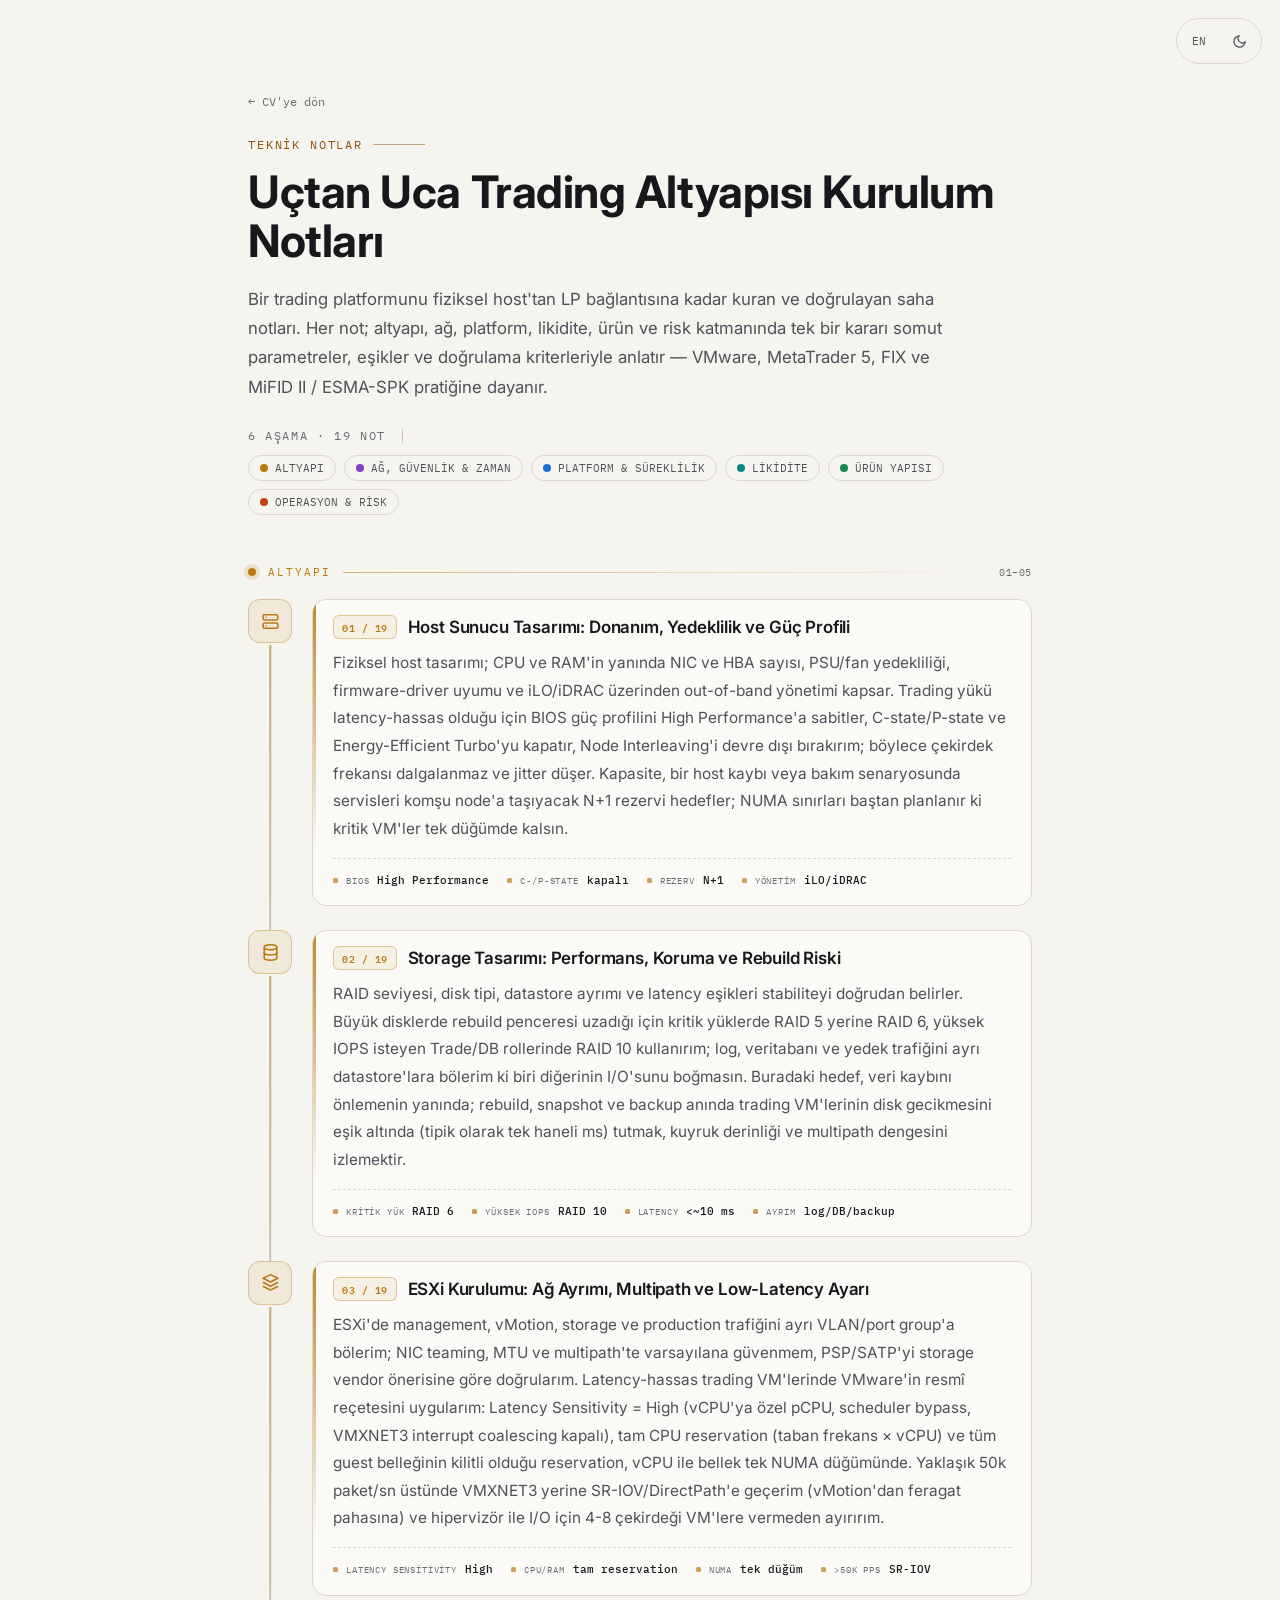
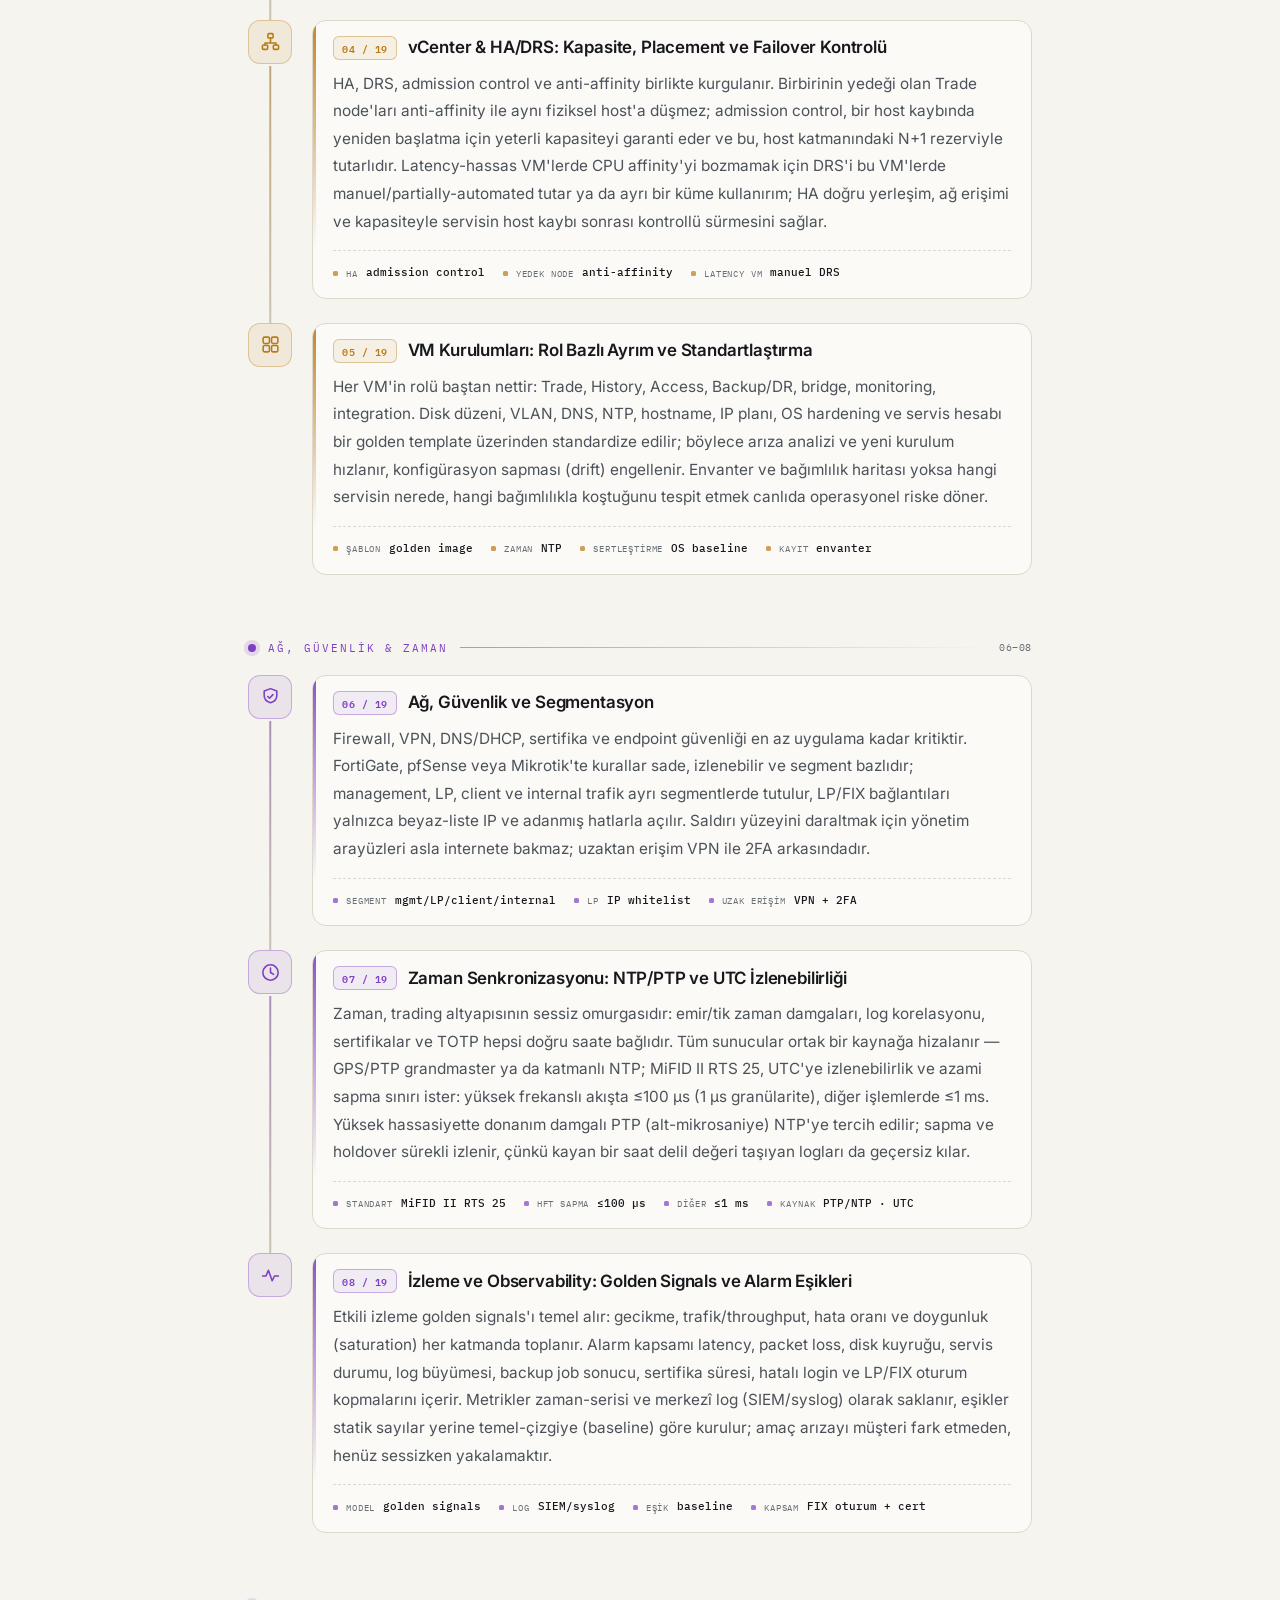
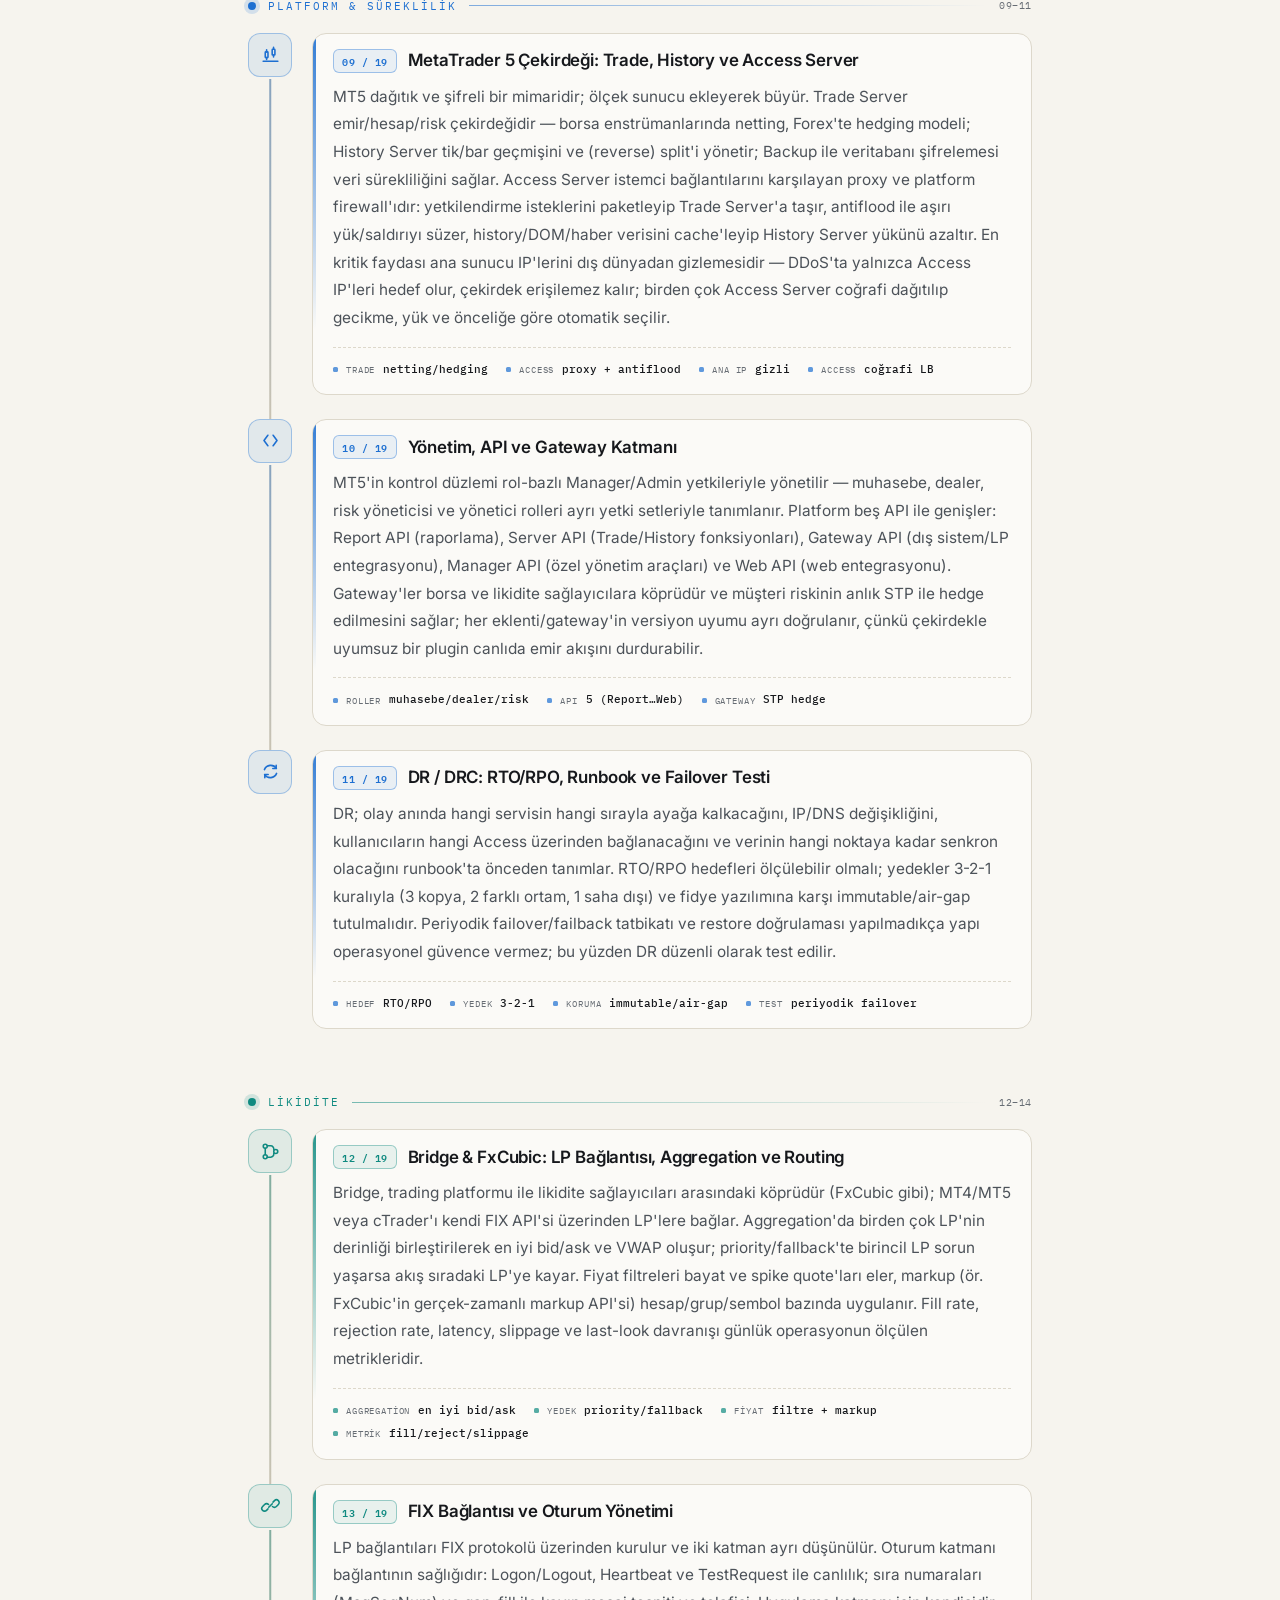
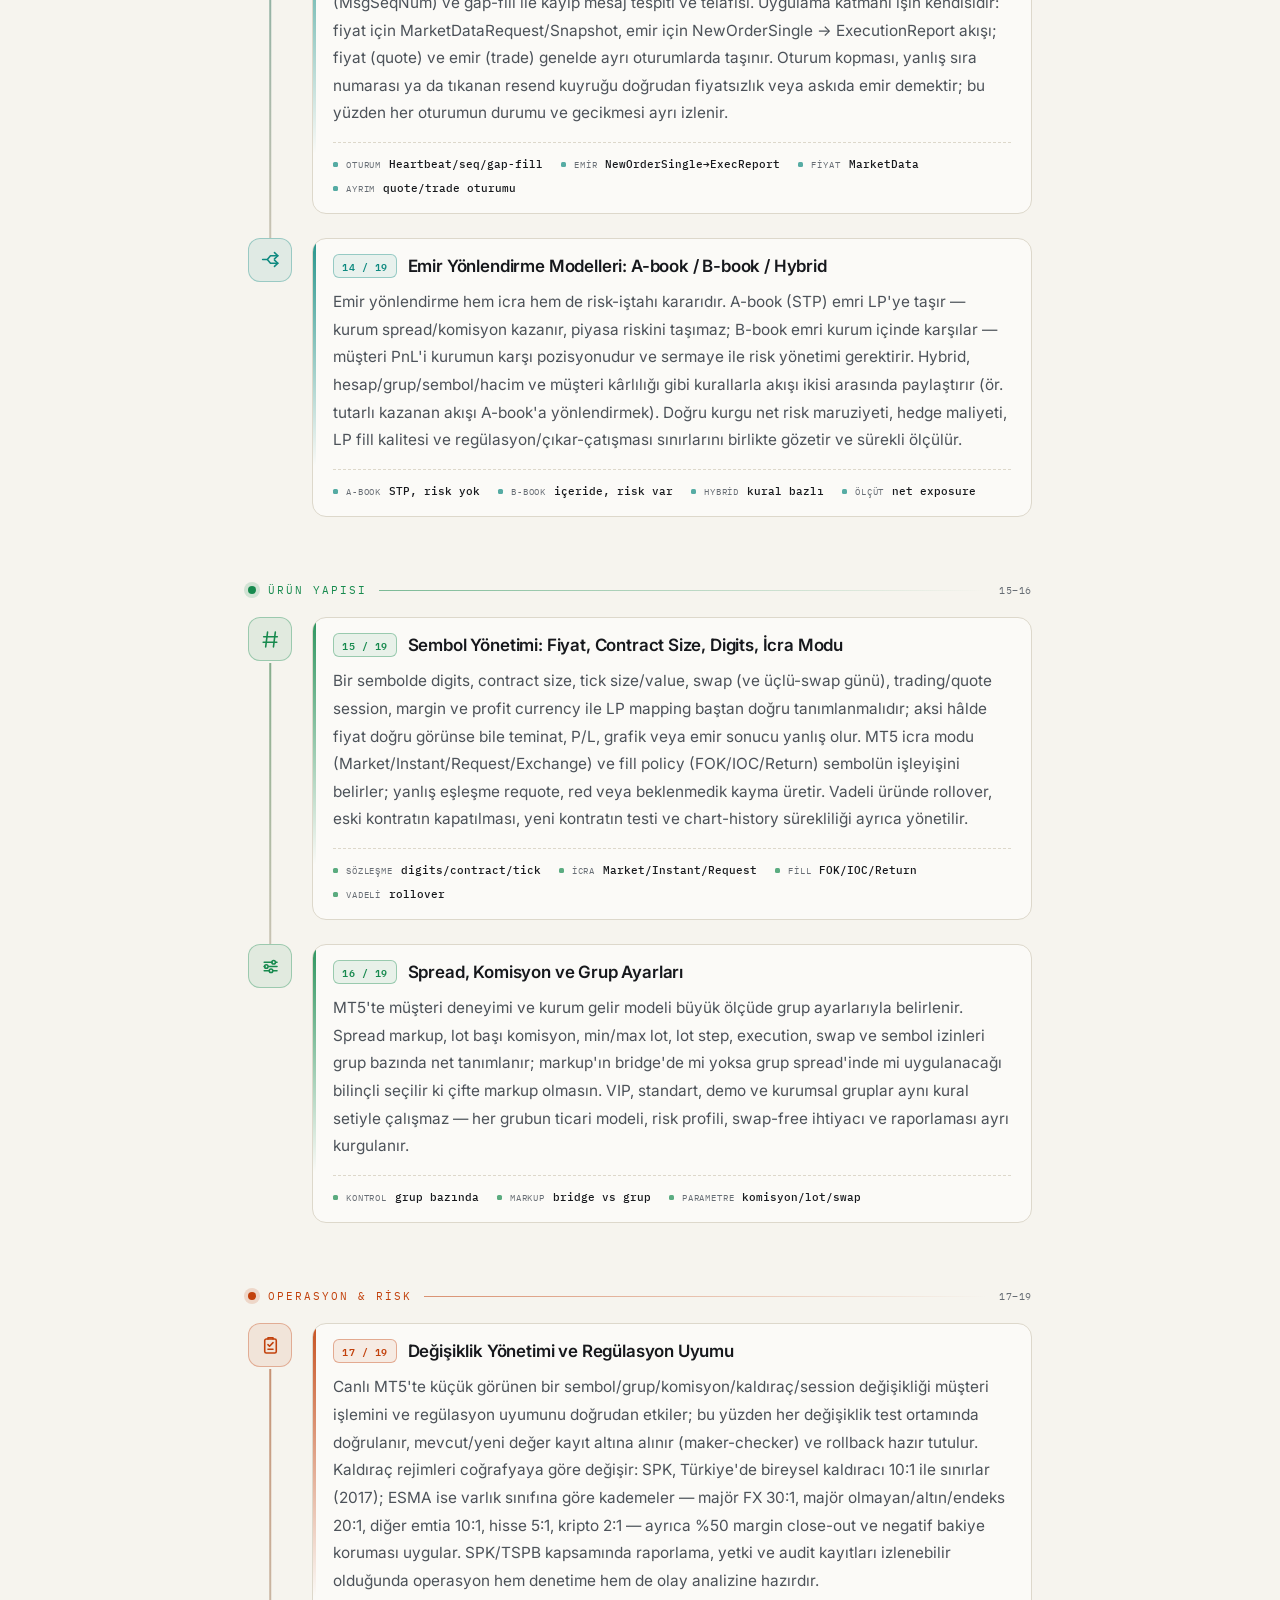
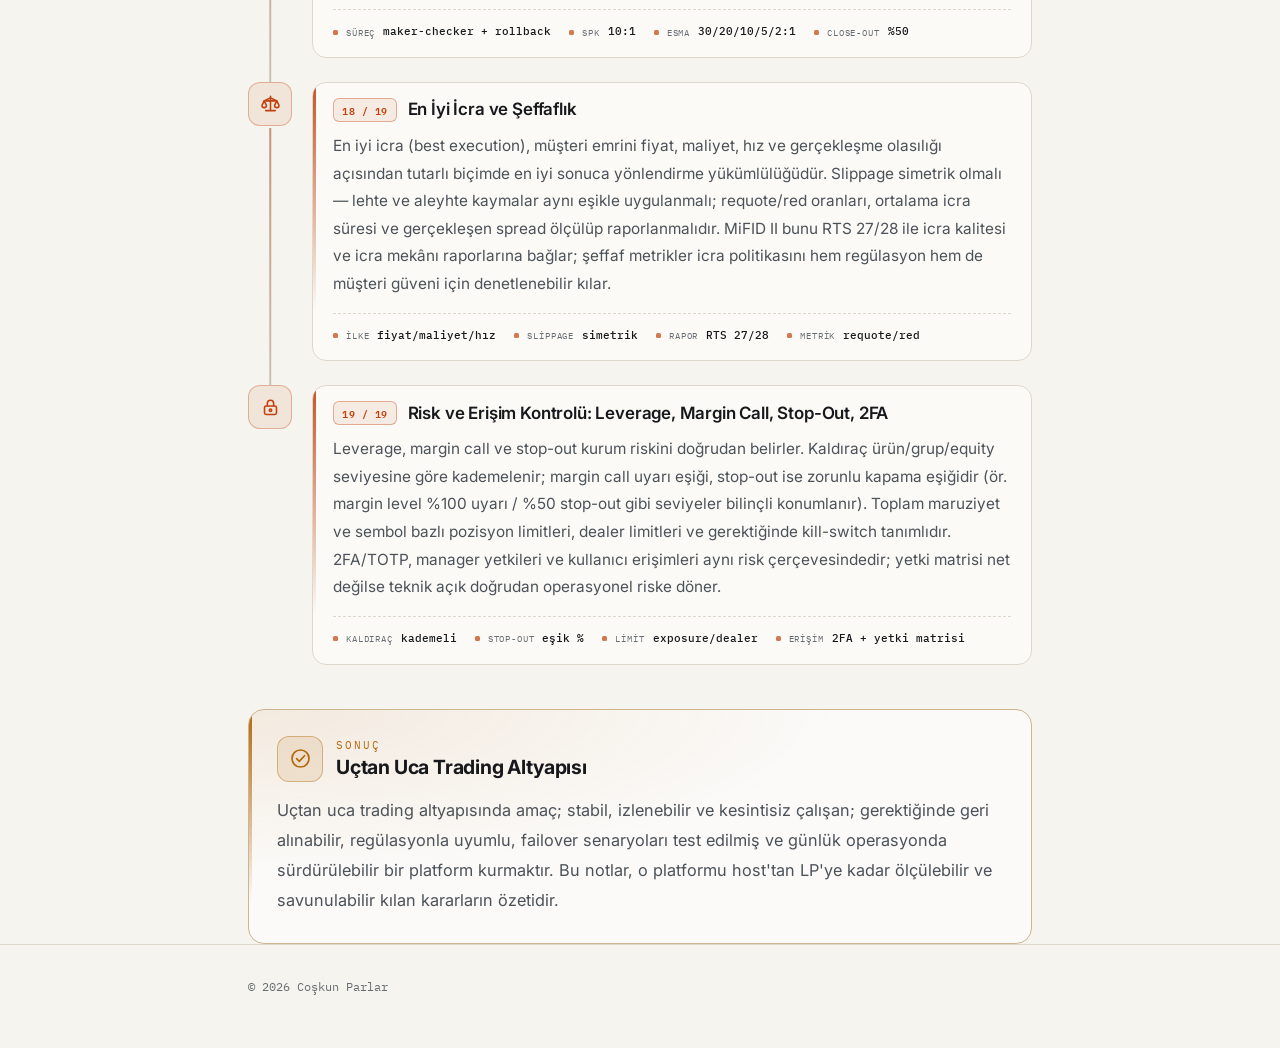
==== commit 3c766d53: "Update notes.html" ====
--- a/notes.html
+++ b/notes.html
@@ -13,11 +13,11 @@
 <meta property="og:site_name" content="Coşkun Parlar" />
 <meta property="og:url" content="https://coskunparlar.github.io/notes.html" />
 <meta property="og:title" content="Teknik Notlar — Coşkun Parlar" />
-<meta property="og:description" content="Uçtan uca trading altyapısı kurulum notları: host, storage, sanallaştırma, MetaTrader, bridge/LP, DR ve risk kontrolleri." />
+<meta property="og:description" content="Uçtan uca trading altyapısı kurulum notları: host, storage, sanallaştırma, zaman senkronizasyonu, MetaTrader 5, bridge/FIX, DR, regülasyon ve risk kontrolleri." />
 <meta property="og:image" content="https://coskunparlar.github.io/img/photo.jpg" />
 <meta name="twitter:card" content="summary" />
 <meta name="twitter:title" content="Teknik Notlar — Coşkun Parlar" />
-<meta name="twitter:description" content="Uçtan uca trading altyapısı kurulum notları: host, storage, sanallaştırma, MetaTrader, bridge/LP, DR ve risk kontrolleri." />
+<meta name="twitter:description" content="Uçtan uca trading altyapısı kurulum notları: host, storage, sanallaştırma, zaman senkronizasyonu, MetaTrader 5, bridge/FIX, DR, regülasyon ve risk kontrolleri." />
 <meta name="twitter:image" content="https://coskunparlar.github.io/img/photo.jpg" />
 <link rel="preconnect" href="https://fonts.googleapis.com" />
 <link rel="preconnect" href="https://fonts.gstatic.com" crossorigin />
@@ -25,6 +25,8 @@
 <style>
   :root{
     --ink:        #0a0c10;
+    --panel:      #11151c;
+    --panel-2:    #161b24;
     --border:     #232a35;
     --border-2:   #2c3441;
     --text:       #e9e6dd;
@@ -35,11 +37,13 @@
     --font-display:'Inter',Arial,Helvetica,sans-serif;
     --font-body:'Inter',Arial,Helvetica,sans-serif;
     --font-mono:'IBM Plex Mono',monospace;
-    --container: 780px;
+    --container: 840px;
     --ease: cubic-bezier(.22,.7,.2,1);
   }
   body.light-mode{
     --ink:        #f6f4ee;
+    --panel:      #ffffff;
+    --panel-2:    #f0ede5;
     --border:     #ddd8cb;
     --border-2:   #c9c3b3;
     --text:       #16181c;
@@ -48,8 +52,24 @@
     --amber:      #b3690f;
     --amber-dim:  #8f5309;
   }
+
+  /* ---- tone accents (match topology l1..l5 + risk) ---- */
+  .tone-1{--accent:#f0a940}
+  .tone-2{--accent:#c98bff}
+  .tone-3{--accent:#4da3ff}
+  .tone-4{--accent:#2fd4c4}
+  .tone-5{--accent:#4bd07f}
+  .tone-6{--accent:#ff9166}
+  body.light-mode .tone-1{--accent:#b97a13}
+  body.light-mode .tone-2{--accent:#7d3fc4}
+  body.light-mode .tone-3{--accent:#1d6fd1}
+  body.light-mode .tone-4{--accent:#0f8a80}
+  body.light-mode .tone-5{--accent:#178a4e}
+  body.light-mode .tone-6{--accent:#c2410c}
+
   *,*::before,*::after{box-sizing:border-box}
   @media (prefers-reduced-motion:reduce){ *,*::before,*::after{animation-duration:.001ms !important;transition-duration:.001ms !important} }
+  html{scroll-behavior:smooth}
   html,body{margin:0;padding:0}
   body{background:var(--ink);color:var(--text);font-family:var(--font-body);-webkit-font-smoothing:antialiased;transition:background .35s var(--ease),color .35s var(--ease)}
   a{color:inherit;text-decoration:none}
@@ -60,6 +80,9 @@
   ::selection{background:var(--amber);color:var(--ink)}
   :focus-visible{outline:2px solid var(--amber);outline-offset:3px;border-radius:2px}
 
+  /* scroll progress */
+  .progress{position:fixed;top:0;left:0;height:2px;width:0;background:linear-gradient(90deg,var(--amber),var(--amber-dim));z-index:200;transition:width .12s linear}
+
   .corner-controls{
     position:fixed;top:18px;right:18px;z-index:100;display:flex;gap:6px;
     background:color-mix(in srgb, var(--ink) 70%, transparent);backdrop-filter:blur(8px);
@@ -73,36 +96,102 @@
   .ctrl-btn:hover{color:var(--amber);background:var(--border)}
   .ctrl-btn svg{width:15px;height:15px}
 
-  header.top{padding:90px 0 50px}
+  header.top{padding:90px 0 40px}
   .back-link{
     display:inline-flex;align-items:center;gap:8px;font-family:var(--font-mono);font-size:.78rem;
     color:var(--text-mute);margin-bottom:28px;transition:color .2s var(--ease);
   }
   .back-link:hover{color:var(--amber)}
-  .kicker{font-family:var(--font-mono);font-size:.76rem;letter-spacing:.1em;text-transform:uppercase;color:var(--amber-dim);margin-bottom:16px}
+  .kicker{display:flex;align-items:center;gap:10px;font-family:var(--font-mono);font-size:.72rem;letter-spacing:.16em;text-transform:uppercase;color:var(--amber-dim);margin-bottom:16px}
+  .kicker::after{content:'';height:1px;width:52px;background:var(--amber-dim);opacity:.5}
   h1.title{font-size:clamp(2rem,4.4vw,2.8rem);font-weight:700;line-height:1.1;margin-bottom:18px}
-  .lede{font-size:1.05rem;line-height:1.75;color:var(--text-dim);max-width:60ch}
-
-  main{padding-bottom:100px}
-  .note{padding:44px 0;border-top:1px solid var(--border)}
-  .note:first-child{border-top:1px solid var(--border)}
-  .note-num{font-family:var(--font-mono);font-size:.74rem;color:var(--text-mute);margin-bottom:10px}
-  .note h2{font-size:1.3rem;font-weight:600;margin-bottom:16px}
-  .note p{color:var(--text-dim);font-size:.98rem;line-height:1.8;margin-bottom:14px}
-  .note p:last-child{margin-bottom:0}
-
-  footer{padding:30px 0 50px;border-top:1px solid var(--border)}
+  .lede{font-size:1.05rem;line-height:1.75;color:var(--text-dim);max-width:66ch}
+
+  /* hero meta row */
+  .hero-meta{display:flex;flex-wrap:wrap;align-items:center;gap:12px 16px;margin-top:26px}
+  .hero-count{font-family:var(--font-mono);font-size:.72rem;letter-spacing:.14em;text-transform:uppercase;color:var(--text-mute);white-space:nowrap}
+  .hero-sep{width:1px;height:14px;background:var(--border-2)}
+  .legend{display:flex;flex-wrap:wrap;gap:8px}
+  .legend-item{display:inline-flex;align-items:center;gap:7px;font-family:var(--font-mono);font-size:.66rem;color:var(--text-dim);background:transparent;border:1px solid var(--border);border-radius:999px;padding:5px 11px;cursor:pointer;transition:border-color .2s var(--ease),color .2s var(--ease),background .2s var(--ease)}
+  .legend-item:hover,.legend-item:focus-visible{border-color:var(--accent);color:var(--text);background:color-mix(in srgb,var(--accent) 9%,transparent)}
+  .legend-dot{width:8px;height:8px;border-radius:50%;background:var(--accent);flex:none}
+
+  main{padding-bottom:90px}
+
+  /* ---------- timeline ---------- */
+  .timeline{position:relative;margin-top:10px}
+  .phase{scroll-margin-top:22px}
+  .phase-label{display:flex;align-items:center;gap:12px;margin:42px 0 20px;font-family:var(--font-mono);font-size:.7rem;letter-spacing:.18em;text-transform:uppercase;color:var(--accent)}
+  .phase:first-child .phase-label{margin-top:6px}
+  .phase-dot{width:8px;height:8px;border-radius:50%;background:var(--accent);box-shadow:0 0 0 4px color-mix(in srgb,var(--accent) 16%,transparent);flex:none}
+  .phase-name{white-space:nowrap}
+  .phase-line{flex:1;height:1px;min-width:20px;background:linear-gradient(90deg,color-mix(in srgb,var(--accent) 55%,transparent),transparent)}
+  .phase-range{font-family:var(--font-mono);font-size:.64rem;letter-spacing:.06em;color:var(--text-mute);flex:none}
+
+  .step{position:relative;display:grid;grid-template-columns:44px 1fr;column-gap:20px;padding:0 0 24px}
+  .step-rail{position:relative;display:flex;justify-content:center}
+  .step-rail::before{content:'';position:absolute;top:46px;bottom:-24px;left:50%;transform:translateX(-50%);width:1.5px;background:linear-gradient(180deg,color-mix(in srgb,var(--accent) 38%,var(--border-2)),var(--border-2))}
+  .phase .step:last-child .step-rail::before{display:none}
+  .node-ico{position:relative;z-index:1;width:44px;height:44px;border-radius:12px;display:flex;align-items:center;justify-content:center;color:var(--accent);border:1px solid color-mix(in srgb,var(--accent) 34%,transparent);background:color-mix(in srgb,var(--accent) 9%,transparent);transition:transform .2s var(--ease),background .2s var(--ease),box-shadow .2s var(--ease)}
+  .node-ico svg{width:21px;height:21px}
+  .step:hover .node-ico{transform:scale(1.05);background:color-mix(in srgb,var(--accent) 16%,transparent);box-shadow:0 0 0 4px color-mix(in srgb,var(--accent) 10%,transparent)}
+
+  .step-card{position:relative;border:1px solid var(--border);border-radius:14px;background:color-mix(in srgb,var(--panel) 55%,transparent);padding:15px 20px 17px;overflow:hidden;transition:border-color .25s var(--ease),transform .25s var(--ease),background .25s var(--ease)}
+  .step-card::before{content:'';position:absolute;inset:0 auto 0 0;width:3px;background:linear-gradient(180deg,var(--accent),transparent 82%);opacity:.9}
+  .step:hover .step-card{border-color:color-mix(in srgb,var(--accent) 45%,var(--border));transform:translateY(-2px);background:color-mix(in srgb,var(--panel) 78%,transparent)}
+  .step-top{display:flex;align-items:center;gap:11px;margin-bottom:10px;flex-wrap:wrap}
+  .step-idx{font-family:var(--font-mono);font-size:.64rem;font-weight:600;color:var(--accent);letter-spacing:.05em;padding:2px 8px;border:1px solid color-mix(in srgb,var(--accent) 38%,transparent);border-radius:6px;background:color-mix(in srgb,var(--accent) 8%,transparent);white-space:nowrap}
+  .step-title{font-family:var(--font-display);font-size:1.06rem;font-weight:600;letter-spacing:-.01em;line-height:1.35;color:var(--text)}
+  .step-text{color:var(--text-dim);font-size:.96rem;line-height:1.8}
+  .step-text + .step-text{margin-top:12px}
+
+  /* key values strip */
+  .specs{display:flex;flex-wrap:wrap;gap:8px 18px;margin-top:15px;padding-top:14px;border-top:1px dashed var(--border)}
+  .spec{display:inline-flex;align-items:center;gap:8px;font-family:var(--font-mono);line-height:1.4}
+  .spec::before{content:'';width:5px;height:5px;border-radius:1.5px;background:var(--accent);opacity:.7;flex:none}
+  .spec-k{color:var(--text-mute);font-size:.58rem;letter-spacing:.09em;text-transform:uppercase}
+  .spec-v{color:var(--text);font-size:.69rem;font-weight:500}
+
+  .chips{display:flex;flex-wrap:wrap;gap:7px;margin-top:14px}
+  .chip{font-family:var(--font-mono);font-size:.64rem;letter-spacing:.02em;color:var(--text-mute);border:1px solid var(--border-2);border-radius:999px;padding:4px 10px;background:color-mix(in srgb,var(--panel-2) 55%,transparent);transition:color .2s var(--ease),border-color .2s var(--ease)}
+  .step:hover .chip{color:var(--text-dim)}
+  .chip:hover{color:var(--accent);border-color:color-mix(in srgb,var(--accent) 50%,transparent)}
+
+  /* ---------- closing ---------- */
+  .closing{position:relative;margin-top:20px;border:1px solid color-mix(in srgb,var(--amber) 32%,var(--border));border-radius:16px;
+    background:
+      radial-gradient(130% 120% at 0% 0%, color-mix(in srgb,var(--amber) 11%,transparent), transparent 58%),
+      color-mix(in srgb,var(--panel) 62%,transparent);
+    padding:26px 28px 28px;overflow:hidden}
+  .closing::before{content:'';position:absolute;inset:0 auto 0 0;width:3px;background:linear-gradient(180deg,var(--amber),transparent 82%)}
+  .closing-top{display:flex;align-items:center;gap:13px;margin-bottom:13px}
+  .closing-ico{width:46px;height:46px;border-radius:12px;display:flex;align-items:center;justify-content:center;color:var(--amber);border:1px solid color-mix(in srgb,var(--amber) 42%,transparent);background:color-mix(in srgb,var(--amber) 12%,transparent);flex:none}
+  .closing-ico svg{width:23px;height:23px}
+  .closing-label{font-family:var(--font-mono);font-size:.66rem;letter-spacing:.18em;text-transform:uppercase;color:var(--amber);display:block;margin-bottom:3px}
+  .closing-title{font-family:var(--font-display);font-size:1.22rem;font-weight:700;letter-spacing:-.01em;line-height:1.25}
+  .closing-text{color:var(--text-dim);font-size:1.02rem;line-height:1.85}
+  .closing .chips{margin-top:17px}
+
+  footer{padding:34px 0 54px;border-top:1px solid var(--border)}
   .footer-line{font-family:var(--font-mono);font-size:.72rem;color:var(--text-mute)}
 
   @media print{
-    .corner-controls,.back-link{display:none !important}
-    body.dark-mode,body.light-mode{--ink:#fff;--text:#000;--text-dim:#333;--text-mute:#555;--border:#bbb;--border-2:#999;--amber:#8a5500;--amber-dim:#8a5500}
+    .corner-controls,.back-link,.progress,.legend{display:none !important}
+    body.dark-mode,body.light-mode{--ink:#fff;--panel:#fff;--panel-2:#fff;--text:#000;--text-dim:#333;--text-mute:#555;--border:#bbb;--border-2:#999;--amber:#8a5500;--amber-dim:#8a5500}
     body{background:#fff !important;color:#000 !important}
+    .step{break-inside:avoid}
+    .step-rail::before{background:#999}
   }
 
   @media (max-width:640px){
     .wrap{padding:0 20px}
-    header.top{padding:78px 0 36px}
+    header.top{padding:76px 0 30px}
+    .step{grid-template-columns:38px 1fr;column-gap:14px;padding-bottom:22px}
+    .node-ico{width:38px;height:38px;border-radius:10px}
+    .node-ico svg{width:18px;height:18px}
+    .step-rail::before{top:40px}
+    .step-card{padding:14px 15px 15px}
+    .closing{padding:20px 18px 22px}
   }
 </style>
 </head>
@@ -119,6 +208,8 @@
 })();
 </script>
 
+<div class="progress" id="progress" aria-hidden="true"></div>
+
 <div class="corner-controls">
   <button id="lang-toggle" class="ctrl-btn" title="Dili değiştir / Switch language"><span id="lang-text">EN</span></button>
   <button id="theme-toggle" class="ctrl-btn" title="Tema değiştir">
@@ -133,10 +224,17 @@
     <div class="kicker" id="kicker"></div>
     <h1 class="title" id="page-title"></h1>
     <p class="lede" id="page-lede"></p>
+    <div class="hero-meta" id="hero-meta">
+      <span class="hero-count" id="hero-count"></span>
+      <span class="hero-sep" aria-hidden="true"></span>
+      <div class="legend" id="legend" role="list"></div>
+    </div>
   </header>
 </div>
 
-<main class="wrap" id="notes-container"></main>
+<main class="wrap">
+  <div class="timeline" id="timeline"></div>
+</main>
 
 <footer>
   <div class="wrap footer-line" id="footer-line"></div>
@@ -148,242 +246,395 @@
     get(k){ try { return localStorage.getItem(k); } catch (e) { return null; } },
     set(k, v){ try { localStorage.setItem(k, v); } catch (e) {} }
   };
+
+  const ICONS = {
+    host:'<rect x="3" y="3.5" width="14" height="5" rx="1.3"/><rect x="3" y="11.5" width="14" height="5" rx="1.3"/><path d="M6 6h.01M6 14h.01"/>',
+    storage:'<ellipse cx="10" cy="5" rx="6" ry="2.3"/><path d="M4 5v10c0 1.3 2.7 2.3 6 2.3s6-1 6-2.3V5"/><path d="M4 10c0 1.3 2.7 2.3 6 2.3s6-1 6-2.3"/>',
+    esxi:'<path d="M10 2.5 3 6l7 3.5L17 6z"/><path d="M3.2 10 10 13.5 16.8 10"/><path d="M3.2 13.8 10 17.3l6.8-3.5"/>',
+    cluster:'<rect x="7.5" y="2.5" width="5" height="4.2" rx="1"/><rect x="2.3" y="13.3" width="5" height="4.2" rx="1"/><rect x="12.7" y="13.3" width="5" height="4.2" rx="1"/><path d="M10 6.7v3.6M4.8 13.3v-1.9h10.4v1.9"/>',
+    vm:'<rect x="3" y="3" width="6" height="6" rx="1.3"/><rect x="11" y="3" width="6" height="6" rx="1.3"/><rect x="3" y="11" width="6" height="6" rx="1.3"/><rect x="11" y="11" width="6" height="6" rx="1.3"/>',
+    shield:'<path d="M10 2.5l6 2.2v4.6c0 3.4-2.5 5.6-6 6.7-3.5-1.1-6-3.3-6-6.7V4.7z"/><path d="M7.4 10l1.7 1.7 3.2-3.5"/>',
+    clock:'<circle cx="10" cy="10" r="7.3"/><path d="M10 5.7V10l3 1.8"/>',
+    activity:'<path d="M2.5 10.5h3.2l2.3-5.5 3.6 10 2.2-4.5h3.7"/>',
+    mt:'<path d="M3 16.5h14"/><rect x="5" y="7.5" width="2.6" height="5.5" rx=".6"/><path d="M6.3 5.5v2M6.3 13v1.8"/><rect x="11.6" y="5" width="2.6" height="5.5" rx=".6"/><path d="M12.9 3.2v1.8M12.9 10.5v1.8"/>',
+    api:'<path d="M7.5 5 3.8 10l3.7 5M12.5 5l3.7 5-3.7 5"/>',
+    dr:'<path d="M15.6 7A6.5 6.5 0 0 0 4.2 8.2"/><path d="M4.4 13A6.5 6.5 0 0 0 15.8 11.8"/><path d="M15.4 4v3.2h-3.2M4.6 16v-3.2h3.2"/>',
+    bridge:'<circle cx="5" cy="5" r="1.9"/><circle cx="5" cy="15" r="1.9"/><circle cx="15" cy="10" r="1.9"/><path d="M5 6.9v6.2M6.8 4.6h3.4A2.9 2.9 0 0 1 13.1 8M6.8 15.4h3.4A2.9 2.9 0 0 0 13.1 12"/>',
+    link:'<path d="M8.3 11.7 11.7 8.3"/><path d="M7.6 13.2 6.2 14.6a2.6 2.6 0 0 1-3.7-3.7l1.9-1.9a2.6 2.6 0 0 1 3.7 0"/><path d="M12.4 6.8l1.4-1.4a2.6 2.6 0 0 1 3.7 3.7l-1.9 1.9a2.6 2.6 0 0 1-3.7 0"/>',
+    split:'<path d="M2.5 10h4.5l3-3.6h7"/><path d="M7 10l3 3.6h7"/><path d="M13.8 3.4 17 6.4l-3.2 3"/><path d="M13.8 10.6 17 13.6l-3.2 3"/>',
+    symbol:'<path d="M7.2 3 5.4 17M14.6 3l-1.8 14M3.5 7.4h13M3 12.6h13"/>',
+    sliders:'<path d="M4 6h7.5M15.5 6h.7M4 10h.7M8.5 10h7.7M4 14h4.5M12.5 14h3.7"/><circle cx="13" cy="6" r="1.7"/><circle cx="6" cy="10" r="1.7"/><circle cx="10.5" cy="14" r="1.7"/>',
+    change:'<rect x="4.5" y="3.8" width="11" height="13.4" rx="1.5"/><path d="M7.6 3.8V2.6h4.8v1.2"/><path d="M7.6 9.2l1.5 1.5 3.3-3.4M7.6 13.6h4.8"/>',
+    scale:'<path d="M10 3.2v13.6M5.5 16.8h9"/><path d="M4 7.5h12M10 4.6 4.4 7.4m5.6-2.8 5.6 2.8"/><path d="M4 7.5 1.9 11.8a2.1 2.1 0 0 0 4.2 0z"/><path d="M16 7.5l-2.1 4.3a2.1 2.1 0 0 0 4.2 0z"/>',
+    risk:'<rect x="4.3" y="8.6" width="11.4" height="8.1" rx="1.6"/><path d="M7 8.6V6.1a3 3 0 0 1 6 0v2.5"/><circle cx="10" cy="12.6" r="1.15"/>',
+    flag:'<circle cx="10" cy="10" r="7.4"/><path d="M6.6 10.2l2.3 2.3 4.6-4.9"/>'
+  };
+
   const content = {
     "tr": {
-        "langBtn": "EN",
-        "uiTheme": "Temayı değiştir",
-        "uiLangSwitch": "Switch to English",
-        "backLink": "← CV'ye dön",
-        "kicker": "Teknik Notlar",
-        "pageTitle": "Uçtan Uca Trading Altyapısı Kurulum Notları",
-        "pageLede": "",
-        "notes": [
-            {
-                "title": "Host Sunucu: Kapasiteyi Sadece CPU/RAM Olarak Görmemek",
-                "paragraphs": [
-                    "Kurulumun ilk noktası fiziksel host tasarımıdır. CPU, RAM ve disk alanı kadar NIC sayısı, HBA kartları, PSU yedekliliği, firmware/driver uyumu ve iLO/iDRAC üzerinden out-of-band management erişimi de canlı ortam için kritiktir. Trading sistemlerinde kapasite, mevcut yükü çalıştırmak için değil; host kaybı veya bakım senaryosunda servisleri başka node üzerinde güvenli şekilde taşıyabilecek N+1 rezervle planlanmalıdır."
-                ]
-            },
-            {
-                "title": "Storage Tasarımı: Performans, Güvenlik ve Rebuild Riski",
-                "paragraphs": [
-                    "Storage tarafında RAID seviyesi, disk tipi, datastore ayrımı ve latency alarm eşikleri doğrudan platform stabilitesini etkiler. Büyük kapasiteli disklerde rebuild süresi uzadığı için kritik iş yüklerinde RAID 5 yerine RAID 6 veya yüksek IOPS gereken servislerde RAID 10 tercih ederim. Buradaki hedef yalnızca veri kaybını önlemek değil; rebuild, snapshot veya backup anında trading VM'lerinin I/O gecikmesini kontrol altında tutmaktır."
-                ]
-            },
-            {
-                "title": "ESXi Kurulumu: Network ve Multipath Ayrımı",
-                "paragraphs": [
-                    "ESXi kurulumunda management, vMotion, storage ve production trafiği ayrı VLAN/port group yapısıyla tasarlanmalıdır. NIC teaming, MTU ve storage multipathing ayarlarında varsayılan değerlere güvenmem; PSP/SATP seçimi storage vendor önerisine göre doğrulanır. Yanlış path policy veya hatalı network ayrımı, storage tarafındaki kısa bir problemi VM outage seviyesine taşıyabilir."
-                ]
-            },
-            {
-                "title": "vCenter & HA/DRS: Kapasite, Placement ve Failover Kontrolü",
-                "paragraphs": [
-                    "vCenter kurulumunda HA, DRS, admission control ve anti-affinity kuralları birlikte düşünülmelidir. Özellikle birbirinin yedeği olan trading node'lar aynı fiziksel host üzerinde konumlanmamalıdır. HA'nın amacı yalnızca VM'i yeniden başlatmak değil; host kaybında yeterli kapasite, doğru network erişimi ve doğru placement ile servisin kontrollü şekilde devam etmesini sağlamaktır."
-                ]
-            },
-            {
-                "title": "VM Kurulumları: Rol Bazlı Ayrım ve Standartlaştırma",
-                "paragraphs": [
-                    "VM kurulumunda her sunucunun rolü baştan net olmalıdır: Trade, History, Access, Backup/DR, bridge, monitoring veya integration gibi. Disk yapısı, VLAN, DNS, NTP, hostname, IP planı, OS hardening ve servis hesabı standardize edilirse canlı ortamda arıza analizi hızlanır. Envanter ve konfigürasyon standardı yoksa hangi servisin nerede, hangi bağımlılıkla çalıştığını tespit etmek operasyonel riske dönüşür."
-                ]
-            },
-            {
-                "title": "Ağ, Güvenlik ve İzleme: Sessiz Hataları Erken Yakalamak",
-                "paragraphs": [
-                    "Trading altyapısında firewall, VPN, DNS/DHCP, NTP, sertifika ve endpoint güvenliği uygulama kadar kritiktir. FortiGate, pfSense veya Mikrotik tarafında erişim kuralları sade, izlenebilir ve segment bazlı olmalı; management, LP, client ve internal servis trafiği birbirinden ayrılmalıdır. İzleme tarafında yalnızca up/down yeterli değildir; latency, packet loss, disk queue, servis durumu, log büyümesi, backup job sonucu, sertifika süresi ve hatalı login denemeleri de alarm kapsamına alınmalıdır."
-                ]
-            },
-            {
-                "title": "MetaTrader Kurulumu: Bileşenleri Doğru Konumlandırmak",
-                "paragraphs": [
-                    "MetaTrader tarafında kritik konu bileşenleri doğru role ve doğru lokasyona dağıtmaktır. Trade Server, History Server, Access Server ve Backup/DR yapısı network gecikmesi, disk I/O, log büyümesi ve erişim güvenliği dikkate alınarak konumlandırılmalıdır. Build, plugin ve bridge versiyon uyumluluğu test ortamında doğrulanmalı; canlı geçişte bakım penceresi, config backup ve rollback planı hazır olmalıdır."
-                ]
-            },
-            {
-                "title": "DR / DRC: Kurulu Olması Yetmez, Test Edilmesi Gerekir",
-                "paragraphs": [
-                    "DR/DRC tarafında amaç yalnızca yedek sunucu bulundurmak değildir. Olay anında hangi servis hangi sırayla ayağa kalkacak, IP/DNS değişikliği nasıl yapılacak, kullanıcılar hangi access üzerinden bağlanacak ve veri senkronizasyonu hangi noktada olacak önceden belirlenmelidir. RTO/RPO hedefleri, failover runbook'u ve periyodik test olmadan DR yapısı operasyonel güvence sağlamaz."
-                ]
-            },
-            {
-                "title": "Bridge & FxCubic: LP Bağlantısı, Routing ve İzleme",
-                "paragraphs": [
-                    "FxCubic gibi bridge katmanında LP bağlantıları, FIX session durumları, sembol mapping, fiyat filtreleri ve emir yönlendirme kuralları yönetilir. Aggregation yapısında birden fazla LP'den gelen fiyatlar birleştirilerek en iyi bid/ask oluşturulur; priority yapısında ise birincil LP sorun yaşarsa akış sıradaki LP'ye yönlenir. Fill rate, rejection rate, latency, stale price ve fiyat sapması kontrolleri günlük operasyonun parçası olmalıdır."
-                ]
-            },
-            {
-                "title": "Sembol Yönetimi: Fiyat, Contract Size, Digits ve Session Saatleri",
-                "paragraphs": [
-                    "Sembol açmak yalnızca ismi eklemek değildir. Digits, contract size, tick size, swap, trading session, quote session, margin currency, profit currency ve LP mapping doğru değilse fiyat doğru görünse bile teminat, P/L, grafik veya emir sonucu hatalı olabilir. Vadeli ürünlerde rollover, eski kontratın kapatılması, yeni kontratın test edilmesi ve chart history sürekliliği ayrıca takip edilmelidir."
-                ]
-            },
-            {
-                "title": "Spread, Komisyon ve Grup Ayarları",
-                "paragraphs": [
-                    "MetaTrader'da müşteri deneyimi ve kurum gelir modeli büyük ölçüde group ayarlarıyla belirlenir. Spread markup, lot başı komisyon, minimum/maximum lot, lot step, execution, swap ve sembol izinleri grup bazında net tanımlanmalıdır. VIP, standart, demo ve kurumsal gruplar aynı kurallarla çalışmamalıdır; her grubun ticari modeli, risk profili ve raporlama ihtiyacı ayrı değerlendirilmelidir."
-                ]
-            },
-            {
-                "title": "Değişiklik Yönetimi ve Regülasyon Uyumu",
-                "paragraphs": [
-                    "Canlı MetaTrader ortamında küçük görünen bir sembol, grup, komisyon, kaldıraç veya session değişikliği doğrudan müşteri işlemini ve regülasyon uyumunu etkileyebilir. Bu yüzden değişiklikler test ortamında doğrulanmalı, canlıya alınmadan önce mevcut/yeni değerler kayıt altına alınmalı ve geri dönüş planı hazırlanmalıdır. SPK/TSPB kapsamındaki raporlama, erişim yetkileri, işlem koşulları ve audit kayıtları izlenebilir olduğunda operasyon hem denetime hem de olay analizine hazır olur."
-                ]
-            },
-            {
-                "title": "Risk ve Erişim Kontrolü: Leverage, Margin Call, Stop-Out ve 2FA",
-                "paragraphs": [
-                    "Leverage, margin call ve stop-out ayarları doğrudan kurum riskini etkiler. Kaldıraç ürün, grup veya equity seviyesine göre kademeli tanımlanmalı; margin call uyarı, stop-out ise zorunlu kapama eşiği olarak doğru seviyeye konumlandırılmalıdır. 2FA/TOTP, manager yetkileri ve kullanıcı erişimleri aynı risk çerçevesinin parçasıdır; yetki matrisi net değilse teknik güvenlik açığı doğrudan operasyonel riske dönüşür."
-                ]
-            },
-            {
-                "title": "Uçtan Uca Trading Altyapısı",
-                "paragraphs": [
-                    "Uçtan uca trading altyapısında amaç; stabil, izlenebilir ve kesintisiz çalışan; gerektiğinde geri alınabilir, regülasyonla uyumlu, failover senaryoları test edilmiş ve günlük operasyonda sürdürülebilir bir platform oluşturmaktır."
-                ]
-            }
-        ]
+      "langBtn": "EN",
+      "uiTheme": "Temayı değiştir",
+      "uiLangSwitch": "Switch to English",
+      "backLink": "← CV'ye dön",
+      "kicker": "Teknik Notlar",
+      "pageTitle": "Uçtan Uca Trading Altyapısı Kurulum Notları",
+      "pageLede": "Bir trading platformunu fiziksel host'tan LP bağlantısına kadar kuran ve doğrulayan saha notları. Her not; altyapı, ağ, platform, likidite, ürün ve risk katmanında tek bir kararı somut parametreler, eşikler ve doğrulama kriterleriyle anlatır — VMware, MetaTrader 5, FIX ve MiFID II / ESMA-SPK pratiğine dayanır.",
+      "metaCount": "6 AŞAMA · 19 NOT",
+      "phases": [
+        { "id": "infra", "tone": "tone-1", "name": "ALTYAPI", "notes": [
+          { "icon": "host", "title": "Host Sunucu Tasarımı: Donanım, Yedeklilik ve Güç Profili",
+            "paragraphs": ["Fiziksel host tasarımı; CPU ve RAM'in yanında NIC ve HBA sayısı, PSU/fan yedekliliği, firmware-driver uyumu ve iLO/iDRAC üzerinden out-of-band yönetimi kapsar. Trading yükü latency-hassas olduğu için BIOS güç profilini High Performance'a sabitler, C-state/P-state ve Energy-Efficient Turbo'yu kapatır, Node Interleaving'i devre dışı bırakırım; böylece çekirdek frekansı dalgalanmaz ve jitter düşer. Kapasite, bir host kaybı veya bakım senaryosunda servisleri komşu node'a taşıyacak N+1 rezervi hedefler; NUMA sınırları baştan planlanır ki kritik VM'ler tek düğümde kalsın."],
+            "specs": [["BIOS","High Performance"],["C-/P-state","kapalı"],["Rezerv","N+1"],["Yönetim","iLO/iDRAC"]],
+            "tags": ["N+1","iLO/iDRAC","HBA","C-state kapalı","NUMA"] },
+          { "icon": "storage", "title": "Storage Tasarımı: Performans, Koruma ve Rebuild Riski",
+            "paragraphs": ["RAID seviyesi, disk tipi, datastore ayrımı ve latency eşikleri stabiliteyi doğrudan belirler. Büyük disklerde rebuild penceresi uzadığı için kritik yüklerde RAID 5 yerine RAID 6, yüksek IOPS isteyen Trade/DB rollerinde RAID 10 kullanırım; log, veritabanı ve yedek trafiğini ayrı datastore'lara bölerim ki biri diğerinin I/O'sunu boğmasın. Buradaki hedef, veri kaybını önlemenin yanında; rebuild, snapshot ve backup anında trading VM'lerinin disk gecikmesini eşik altında (tipik olarak tek haneli ms) tutmak, kuyruk derinliği ve multipath dengesini izlemektir."],
+            "specs": [["Kritik yük","RAID 6"],["Yüksek IOPS","RAID 10"],["Latency","<~10 ms"],["Ayrım","log/DB/backup"]],
+            "tags": ["RAID 6","RAID 10","IOPS","datastore ayrımı","multipath"] },
+          { "icon": "esxi", "title": "ESXi Kurulumu: Ağ Ayrımı, Multipath ve Low-Latency Ayarı",
+            "paragraphs": ["ESXi'de management, vMotion, storage ve production trafiğini ayrı VLAN/port group'a bölerim; NIC teaming, MTU ve multipath'te varsayılana güvenmem, PSP/SATP'yi storage vendor önerisine göre doğrularım. Latency-hassas trading VM'lerinde VMware'in resmî reçetesini uygularım: Latency Sensitivity = High (vCPU'ya özel pCPU, scheduler bypass, VMXNET3 interrupt coalescing kapalı), tam CPU reservation (taban frekans × vCPU) ve tüm guest belleğinin kilitli olduğu reservation, vCPU ile bellek tek NUMA düğümünde. Yaklaşık 50k paket/sn üstünde VMXNET3 yerine SR-IOV/DirectPath'e geçerim (vMotion'dan feragat pahasına) ve hipervizör ile I/O için 4-8 çekirdeği VM'lere vermeden ayırırım."],
+            "specs": [["Latency Sensitivity","High"],["CPU/RAM","tam reservation"],["NUMA","tek düğüm"],[">50k pps","SR-IOV"]],
+            "tags": ["Latency Sensitivity=High","CPU reservation","NUMA locality","VMXNET3/SR-IOV","PSP/SATP"] },
+          { "icon": "cluster", "title": "vCenter & HA/DRS: Kapasite, Placement ve Failover Kontrolü",
+            "paragraphs": ["HA, DRS, admission control ve anti-affinity birlikte kurgulanır. Birbirinin yedeği olan Trade node'ları anti-affinity ile aynı fiziksel host'a düşmez; admission control, bir host kaybında yeniden başlatma için yeterli kapasiteyi garanti eder ve bu, host katmanındaki N+1 rezerviyle tutarlıdır. Latency-hassas VM'lerde CPU affinity'yi bozmamak için DRS'i bu VM'lerde manuel/partially-automated tutar ya da ayrı bir küme kullanırım; HA doğru yerleşim, ağ erişimi ve kapasiteyle servisin host kaybı sonrası kontrollü sürmesini sağlar."],
+            "specs": [["HA","admission control"],["Yedek node","anti-affinity"],["Latency VM","manuel DRS"]],
+            "tags": ["HA","DRS","admission control","anti-affinity"] },
+          { "icon": "vm", "title": "VM Kurulumları: Rol Bazlı Ayrım ve Standartlaştırma",
+            "paragraphs": ["Her VM'in rolü baştan nettir: Trade, History, Access, Backup/DR, bridge, monitoring, integration. Disk düzeni, VLAN, DNS, NTP, hostname, IP planı, OS hardening ve servis hesabı bir golden template üzerinden standardize edilir; böylece arıza analizi ve yeni kurulum hızlanır, konfigürasyon sapması (drift) engellenir. Envanter ve bağımlılık haritası yoksa hangi servisin nerede, hangi bağımlılıkla koştuğunu tespit etmek canlıda operasyonel riske döner."],
+            "specs": [["Şablon","golden image"],["Zaman","NTP"],["Sertleştirme","OS baseline"],["Kayıt","envanter"]],
+            "tags": ["golden template","OS hardening","DNS/NTP","IP planı","drift kontrolü"] }
+        ]},
+        { "id": "network", "tone": "tone-2", "name": "AĞ, GÜVENLİK & ZAMAN", "notes": [
+          { "icon": "shield", "title": "Ağ, Güvenlik ve Segmentasyon",
+            "paragraphs": ["Firewall, VPN, DNS/DHCP, sertifika ve endpoint güvenliği en az uygulama kadar kritiktir. FortiGate, pfSense veya Mikrotik'te kurallar sade, izlenebilir ve segment bazlıdır; management, LP, client ve internal trafik ayrı segmentlerde tutulur, LP/FIX bağlantıları yalnızca beyaz-liste IP ve adanmış hatlarla açılır. Saldırı yüzeyini daraltmak için yönetim arayüzleri asla internete bakmaz; uzaktan erişim VPN ile 2FA arkasındadır."],
+            "specs": [["Segment","mgmt/LP/client/internal"],["LP","IP whitelist"],["Uzak erişim","VPN + 2FA"]],
+            "tags": ["FortiGate","pfSense","Mikrotik","segmentasyon","IP whitelist"] },
+          { "icon": "clock", "title": "Zaman Senkronizasyonu: NTP/PTP ve UTC İzlenebilirliği",
+            "paragraphs": ["Zaman, trading altyapısının sessiz omurgasıdır: emir/tik zaman damgaları, log korelasyonu, sertifikalar ve TOTP hepsi doğru saate bağlıdır. Tüm sunucular ortak bir kaynağa hizalanır — GPS/PTP grandmaster ya da katmanlı NTP; MiFID II RTS 25, UTC'ye izlenebilirlik ve azami sapma sınırı ister: yüksek frekanslı akışta ≤100 µs (1 µs granülarite), diğer işlemlerde ≤1 ms. Yüksek hassasiyette donanım damgalı PTP (alt-mikrosaniye) NTP'ye tercih edilir; sapma ve holdover sürekli izlenir, çünkü kayan bir saat delil değeri taşıyan logları da geçersiz kılar."],
+            "specs": [["Standart","MiFID II RTS 25"],["HFT sapma","≤100 µs"],["Diğer","≤1 ms"],["Kaynak","PTP/NTP · UTC"]],
+            "tags": ["NTP","PTP","UTC izlenebilirliği","RTS 25","GPS grandmaster"] },
+          { "icon": "activity", "title": "İzleme ve Observability: Golden Signals ve Alarm Eşikleri",
+            "paragraphs": ["Etkili izleme golden signals'ı temel alır: gecikme, trafik/throughput, hata oranı ve doygunluk (saturation) her katmanda toplanır. Alarm kapsamı latency, packet loss, disk kuyruğu, servis durumu, log büyümesi, backup job sonucu, sertifika süresi, hatalı login ve LP/FIX oturum kopmalarını içerir. Metrikler zaman-serisi ve merkezî log (SIEM/syslog) olarak saklanır, eşikler statik sayılar yerine temel-çizgiye (baseline) göre kurulur; amaç arızayı müşteri fark etmeden, henüz sessizken yakalamaktır."],
+            "specs": [["Model","golden signals"],["Log","SIEM/syslog"],["Eşik","baseline"],["Kapsam","FIX oturum + cert"]],
+            "tags": ["golden signals","packet loss","disk queue","SIEM","cert expiry"] }
+        ]},
+        { "id": "platform", "tone": "tone-3", "name": "PLATFORM & SÜREKLİLİK", "notes": [
+          { "icon": "mt", "title": "MetaTrader 5 Çekirdeği: Trade, History ve Access Server",
+            "paragraphs": ["MT5 dağıtık ve şifreli bir mimaridir; ölçek sunucu ekleyerek büyür. Trade Server emir/hesap/risk çekirdeğidir — borsa enstrümanlarında netting, Forex'te hedging modeli; History Server tik/bar geçmişini ve (reverse) split'i yönetir; Backup ile veritabanı şifrelemesi veri sürekliliğini sağlar. Access Server istemci bağlantılarını karşılayan proxy ve platform firewall'ıdır: yetkilendirme isteklerini paketleyip Trade Server'a taşır, antiflood ile aşırı yük/saldırıyı süzer, history/DOM/haber verisini cache'leyip History Server yükünü azaltır. En kritik faydası ana sunucu IP'lerini dış dünyadan gizlemesidir — DDoS'ta yalnızca Access IP'leri hedef olur, çekirdek erişilemez kalır; birden çok Access Server coğrafi dağıtılıp gecikme, yük ve önceliğe göre otomatik seçilir."],
+            "specs": [["Trade","netting/hedging"],["Access","proxy + antiflood"],["Ana IP","gizli"],["Access","coğrafi LB"]],
+            "tags": ["Trade/History/Backup","Access Server","antiflood","IP gizleme","geo load-balancing"] },
+          { "icon": "api", "title": "Yönetim, API ve Gateway Katmanı",
+            "paragraphs": ["MT5'in kontrol düzlemi rol-bazlı Manager/Admin yetkileriyle yönetilir — muhasebe, dealer, risk yöneticisi ve yönetici rolleri ayrı yetki setleriyle tanımlanır. Platform beş API ile genişler: Report API (raporlama), Server API (Trade/History fonksiyonları), Gateway API (dış sistem/LP entegrasyonu), Manager API (özel yönetim araçları) ve Web API (web entegrasyonu). Gateway'ler borsa ve likidite sağlayıcılara köprüdür ve müşteri riskinin anlık STP ile hedge edilmesini sağlar; her eklenti/gateway'in versiyon uyumu ayrı doğrulanır, çünkü çekirdekle uyumsuz bir plugin canlıda emir akışını durdurabilir."],
+            "specs": [["Roller","muhasebe/dealer/risk"],["API","5 (Report…Web)"],["Gateway","STP hedge"]],
+            "tags": ["Manager/Admin","Report/Server/Gateway/Manager/Web API","STP","plugin uyumu"] },
+          { "icon": "dr", "title": "DR / DRC: RTO/RPO, Runbook ve Failover Testi",
+            "paragraphs": ["DR; olay anında hangi servisin hangi sırayla ayağa kalkacağını, IP/DNS değişikliğini, kullanıcıların hangi Access üzerinden bağlanacağını ve verinin hangi noktaya kadar senkron olacağını runbook'ta önceden tanımlar. RTO/RPO hedefleri ölçülebilir olmalı; yedekler 3-2-1 kuralıyla (3 kopya, 2 farklı ortam, 1 saha dışı) ve fidye yazılımına karşı immutable/air-gap tutulmalıdır. Periyodik failover/failback tatbikatı ve restore doğrulaması yapılmadıkça yapı operasyonel güvence vermez; bu yüzden DR düzenli olarak test edilir."],
+            "specs": [["Hedef","RTO/RPO"],["Yedek","3-2-1"],["Koruma","immutable/air-gap"],["Test","periyodik failover"]],
+            "tags": ["RTO/RPO","3-2-1","immutable backup","failover runbook","restore testi"] }
+        ]},
+        { "id": "liquidity", "tone": "tone-4", "name": "LİKİDİTE", "notes": [
+          { "icon": "bridge", "title": "Bridge & FxCubic: LP Bağlantısı, Aggregation ve Routing",
+            "paragraphs": ["Bridge, trading platformu ile likidite sağlayıcıları arasındaki köprüdür (FxCubic gibi); MT4/MT5 veya cTrader'ı kendi FIX API'si üzerinden LP'lere bağlar. Aggregation'da birden çok LP'nin derinliği birleştirilerek en iyi bid/ask ve VWAP oluşur; priority/fallback'te birincil LP sorun yaşarsa akış sıradaki LP'ye kayar. Fiyat filtreleri bayat ve spike quote'ları eler, markup (ör. FxCubic'in gerçek-zamanlı markup API'si) hesap/grup/sembol bazında uygulanır. Fill rate, rejection rate, latency, slippage ve last-look davranışı günlük operasyonun ölçülen metrikleridir."],
+            "specs": [["Aggregation","en iyi bid/ask"],["Yedek","priority/fallback"],["Fiyat","filtre + markup"],["Metrik","fill/reject/slippage"]],
+            "tags": ["FxCubic","aggregation","priority/fallback","markup","last look","slippage"] },
+          { "icon": "link", "title": "FIX Bağlantısı ve Oturum Yönetimi",
+            "paragraphs": ["LP bağlantıları FIX protokolü üzerinden kurulur ve iki katman ayrı düşünülür. Oturum katmanı bağlantının sağlığıdır: Logon/Logout, Heartbeat ve TestRequest ile canlılık; sıra numaraları (MsgSeqNum) ve gap-fill ile kayıp mesaj tespiti ve telafisi. Uygulama katmanı işin kendisidir: fiyat için MarketDataRequest/Snapshot, emir için NewOrderSingle → ExecutionReport akışı; fiyat (quote) ve emir (trade) genelde ayrı oturumlarda taşınır. Oturum kopması, yanlış sıra numarası ya da tıkanan resend kuyruğu doğrudan fiyatsızlık veya askıda emir demektir; bu yüzden her oturumun durumu ve gecikmesi ayrı izlenir."],
+            "specs": [["Oturum","Heartbeat/seq/gap-fill"],["Emir","NewOrderSingle→ExecReport"],["Fiyat","MarketData"],["Ayrım","quote/trade oturumu"]],
+            "tags": ["FIX 4.4","heartbeat","sequence/gap-fill","NewOrderSingle","ExecutionReport"] },
+          { "icon": "split", "title": "Emir Yönlendirme Modelleri: A-book / B-book / Hybrid",
+            "paragraphs": ["Emir yönlendirme hem icra hem de risk-iştahı kararıdır. A-book (STP) emri LP'ye taşır — kurum spread/komisyon kazanır, piyasa riskini taşımaz; B-book emri kurum içinde karşılar — müşteri PnL'i kurumun karşı pozisyonudur ve sermaye ile risk yönetimi gerektirir. Hybrid, hesap/grup/sembol/hacim ve müşteri kârlılığı gibi kurallarla akışı ikisi arasında paylaştırır (ör. tutarlı kazanan akışı A-book'a yönlendirmek). Doğru kurgu net risk maruziyeti, hedge maliyeti, LP fill kalitesi ve regülasyon/çıkar-çatışması sınırlarını birlikte gözetir ve sürekli ölçülür."],
+            "specs": [["A-book","STP, risk yok"],["B-book","içeride, risk var"],["Hybrid","kural bazlı"],["Ölçüt","net exposure"]],
+            "tags": ["A-book/STP","B-book","hybrid","risk yönetimi","exposure"] }
+        ]},
+        { "id": "product", "tone": "tone-5", "name": "ÜRÜN YAPISI", "notes": [
+          { "icon": "symbol", "title": "Sembol Yönetimi: Fiyat, Contract Size, Digits, İcra Modu",
+            "paragraphs": ["Bir sembolde digits, contract size, tick size/value, swap (ve üçlü-swap günü), trading/quote session, margin ve profit currency ile LP mapping baştan doğru tanımlanmalıdır; aksi hâlde fiyat doğru görünse bile teminat, P/L, grafik veya emir sonucu yanlış olur. MT5 icra modu (Market/Instant/Request/Exchange) ve fill policy (FOK/IOC/Return) sembolün işleyişini belirler; yanlış eşleşme requote, red veya beklenmedik kayma üretir. Vadeli üründe rollover, eski kontratın kapatılması, yeni kontratın testi ve chart-history sürekliliği ayrıca yönetilir."],
+            "specs": [["Sözleşme","digits/contract/tick"],["İcra","Market/Instant/Request"],["Fill","FOK/IOC/Return"],["Vadeli","rollover"]],
+            "tags": ["digits","contract size","tick value","execution mode","fill policy","rollover"] },
+          { "icon": "sliders", "title": "Spread, Komisyon ve Grup Ayarları",
+            "paragraphs": ["MT5'te müşteri deneyimi ve kurum gelir modeli büyük ölçüde grup ayarlarıyla belirlenir. Spread markup, lot başı komisyon, min/max lot, lot step, execution, swap ve sembol izinleri grup bazında net tanımlanır; markup'ın bridge'de mi yoksa grup spread'inde mi uygulanacağı bilinçli seçilir ki çifte markup olmasın. VIP, standart, demo ve kurumsal gruplar aynı kural setiyle çalışmaz — her grubun ticari modeli, risk profili, swap-free ihtiyacı ve raporlaması ayrı kurgulanır."],
+            "specs": [["Kontrol","grup bazında"],["Markup","bridge vs grup"],["Parametre","komisyon/lot/swap"]],
+            "tags": ["spread markup","komisyon","lot step","execution","grup"] }
+        ]},
+        { "id": "ops", "tone": "tone-6", "name": "OPERASYON & RİSK", "notes": [
+          { "icon": "change", "title": "Değişiklik Yönetimi ve Regülasyon Uyumu",
+            "paragraphs": ["Canlı MT5'te küçük görünen bir sembol/grup/komisyon/kaldıraç/session değişikliği müşteri işlemini ve regülasyon uyumunu doğrudan etkiler; bu yüzden her değişiklik test ortamında doğrulanır, mevcut/yeni değer kayıt altına alınır (maker-checker) ve rollback hazır tutulur. Kaldıraç rejimleri coğrafyaya göre değişir: SPK, Türkiye'de bireysel kaldıracı 10:1 ile sınırlar (2017); ESMA ise varlık sınıfına göre kademeler — majör FX 30:1, majör olmayan/altın/endeks 20:1, diğer emtia 10:1, hisse 5:1, kripto 2:1 — ayrıca %50 margin close-out ve negatif bakiye koruması uygular. SPK/TSPB kapsamında raporlama, yetki ve audit kayıtları izlenebilir olduğunda operasyon hem denetime hem de olay analizine hazırdır."],
+            "specs": [["Süreç","maker-checker + rollback"],["SPK","10:1"],["ESMA","30/20/10/5/2:1"],["Close-out","%50"]],
+            "tags": ["maker-checker","SPK 10:1","ESMA kademeleri","close-out %50","negatif bakiye koruması","audit"] },
+          { "icon": "scale", "title": "En İyi İcra ve Şeffaflık",
+            "paragraphs": ["En iyi icra (best execution), müşteri emrini fiyat, maliyet, hız ve gerçekleşme olasılığı açısından tutarlı biçimde en iyi sonuca yönlendirme yükümlülüğüdür. Slippage simetrik olmalı — lehte ve aleyhte kaymalar aynı eşikle uygulanmalı; requote/red oranları, ortalama icra süresi ve gerçekleşen spread ölçülüp raporlanmalıdır. MiFID II bunu RTS 27/28 ile icra kalitesi ve icra mekânı raporlarına bağlar; şeffaf metrikler icra politikasını hem regülasyon hem de müşteri güveni için denetlenebilir kılar."],
+            "specs": [["İlke","fiyat/maliyet/hız"],["Slippage","simetrik"],["Rapor","RTS 27/28"],["Metrik","requote/red"]],
+            "tags": ["best execution","slippage simetrisi","RTS 27/28","icra kalitesi"] },
+          { "icon": "risk", "title": "Risk ve Erişim Kontrolü: Leverage, Margin Call, Stop-Out, 2FA",
+            "paragraphs": ["Leverage, margin call ve stop-out kurum riskini doğrudan belirler. Kaldıraç ürün/grup/equity seviyesine göre kademelenir; margin call uyarı eşiği, stop-out ise zorunlu kapama eşiğidir (ör. margin level %100 uyarı / %50 stop-out gibi seviyeler bilinçli konumlanır). Toplam maruziyet ve sembol bazlı pozisyon limitleri, dealer limitleri ve gerektiğinde kill-switch tanımlıdır. 2FA/TOTP, manager yetkileri ve kullanıcı erişimleri aynı risk çerçevesindedir; yetki matrisi net değilse teknik açık doğrudan operasyonel riske döner."],
+            "specs": [["Kaldıraç","kademeli"],["Stop-out","eşik %"],["Limit","exposure/dealer"],["Erişim","2FA + yetki matrisi"]],
+            "tags": ["leverage","margin call","stop-out","kill switch","2FA/TOTP","exposure limit"] }
+        ]}
+      ],
+      "closing": {
+        "icon": "flag",
+        "label": "SONUÇ",
+        "title": "Uçtan Uca Trading Altyapısı",
+        "paragraphs": ["Uçtan uca trading altyapısında amaç; stabil, izlenebilir ve kesintisiz çalışan; gerektiğinde geri alınabilir, regülasyonla uyumlu, failover senaryoları test edilmiş ve günlük operasyonda sürdürülebilir bir platform kurmaktır. Bu notlar, o platformu host'tan LP'ye kadar ölçülebilir ve savunulabilir kılan kararların özetidir."],
+        "tags": ["stabil","izlenebilir","geri alınabilir","regülasyon uyumlu","test edilmiş"]
+      }
     },
     "en": {
-        "langBtn": "TR",
-        "uiTheme": "Toggle theme",
-        "uiLangSwitch": "Türkçeye geç",
-        "backLink": "← Back to CV",
-        "kicker": "Technical Notes",
-        "pageTitle": "End-to-End Trading Infrastructure Setup Notes",
-        "pageLede": "",
-        "notes": [
-            {
-                "title": "Host Servers: Capacity Is More Than CPU and RAM",
-                "paragraphs": [
-                    "The first layer is physical host design. CPU, memory and disk capacity matter, but so do NIC count, HBA cards, PSU redundancy, firmware/driver compatibility and out-of-band management access through iLO/iDRAC. In a trading environment, capacity should not be planned only for the current workload; it must include N+1 headroom so services can move safely to another node during host failure or maintenance."
-                ]
-            },
-            {
-                "title": "Storage Design: Performance, Protection and Rebuild Risk",
-                "paragraphs": [
-                    "RAID level, disk type, datastore separation and latency thresholds directly affect platform stability. On large disks, rebuild windows can be long, so I avoid RAID 5 for critical workloads and prefer RAID 6 or RAID 10 for high-IOPS services. The goal is not only to prevent data loss, but also to keep I/O latency under control during rebuild, snapshot or backup activity."
-                ]
-            },
-            {
-                "title": "ESXi Setup: Network Separation and Multipathing",
-                "paragraphs": [
-                    "In ESXi, management, vMotion, storage and production traffic should be separated through dedicated VLANs and port groups. I do not rely blindly on defaults for NIC teaming, MTU or storage multipathing; PSP/SATP settings must match the storage vendor's recommendation. A wrong path policy or weak network separation can turn a short storage issue into a VM-level outage."
-                ]
-            },
-            {
-                "title": "vCenter & HA/DRS: Capacity, Placement and Failover Control",
-                "paragraphs": [
-                    "vCenter design requires HA, DRS, admission control and anti-affinity rules to be planned together. Redundant trading nodes should not end up on the same physical host. HA is not only about restarting a VM; it must provide enough capacity, network reachability and correct placement so services can continue in a controlled way after a host failure."
-                ]
-            },
-            {
-                "title": "VM Provisioning: Role-Based and Standardized",
-                "paragraphs": [
-                    "Each VM should have a clear role from the beginning: Trade, History, Access, Backup/DR, bridge, monitoring or integration. Disk layout, VLAN, DNS, NTP, hostname, IP plan, OS hardening and service accounts should be standardized to speed up production troubleshooting. Without configuration inventory, identifying which service runs where and with which dependency becomes an operational risk."
-                ]
-            },
-            {
-                "title": "Network, Security and Monitoring: Catching Silent Failures Early",
-                "paragraphs": [
-                    "In trading infrastructure, firewall, VPN, DNS/DHCP, NTP, certificate and endpoint security are as critical as the application itself. Access rules on FortiGate, pfSense or Mikrotik should be simple, traceable and segment-based; management, LP, client and internal service traffic must be separated. Monitoring must go beyond up/down state: latency, packet loss, disk queue, service status, log growth, backup job results, certificate expiry and failed login attempts should also trigger alerts."
-                ]
-            },
-            {
-                "title": "MetaTrader Deployment: Correct Component Placement",
-                "paragraphs": [
-                    "The critical part is placing each MetaTrader component on the right role and location. Trade Server, History Server, Access Server and Backup/DR roles must be positioned with latency, disk I/O, log growth and access security in mind. Build, plugin and bridge-version compatibility should be validated in test; production release should include a maintenance window, configuration backup and rollback plan."
-                ]
-            },
-            {
-                "title": "DR / DRC: It Must Be Tested",
-                "paragraphs": [
-                    "DR/DRC is not only about having a backup server. The failover order, IP/DNS changes, access routing and data synchronization point must be defined before an incident. Without RTO/RPO targets, a failover runbook and periodic testing, the DR environment does not provide operational assurance."
-                ]
-            },
-            {
-                "title": "Bridge & FxCubic: LP Connectivity, Routing and Monitoring",
-                "paragraphs": [
-                    "At the bridge layer, tools such as FxCubic manage LP connectivity, FIX sessions, symbol mapping, price filters and order-routing rules. With aggregation, quotes from multiple LPs are combined into a best bid/ask; with priority routing, flow can move to the next LP when the primary LP has issues. Fill rate, rejection rate, latency, stale-price and price-deviation checks should be part of daily operations."
-                ]
-            },
-            {
-                "title": "Symbol Management: Pricing, Contract Size, Digits and Sessions",
-                "paragraphs": [
-                    "Adding a symbol is not just adding a name. Digits, contract size, tick size, swap, trading sessions, quote sessions, margin currency, profit currency and LP mapping must be correct. Otherwise the price may look right while margin, P/L, chart data or order results are wrong. For futures, rollover, contract closure, new-contract testing and chart-history continuity must be tracked separately."
-                ]
-            },
-            {
-                "title": "Spread, Commission and Group Configuration",
-                "paragraphs": [
-                    "In MetaTrader, client experience and broker revenue model are largely controlled at group level. Spread markup, per-lot commission, min/max lot, lot step, execution, swap and symbol permissions must be defined clearly per group. VIP, standard, demo and institutional groups should not share the same rule set; each group needs its own commercial model, risk profile and reporting requirement."
-                ]
-            },
-            {
-                "title": "Change Management and Regulatory Alignment",
-                "paragraphs": [
-                    "In a live MetaTrader environment, even a small symbol, group, commission, leverage or session change can directly affect client trading and regulatory alignment. Changes should be validated in test, current and target values should be recorded before production release, and a rollback plan should be ready. When CMB/TSPB reporting, access permissions, trading conditions and audit records are traceable, the operation is prepared for both audits and incident analysis."
-                ]
-            },
-            {
-                "title": "Risk and Access Control: Leverage, Margin Call, Stop-Out and 2FA",
-                "paragraphs": [
-                    "Leverage, margin call and stop-out settings directly affect broker risk. Leverage should be tiered by product, group or equity level; margin call is the warning threshold, while stop-out is the forced-liquidation threshold. 2FA/TOTP, manager permissions and user access belong to the same risk framework; if the permission matrix is unclear, a technical security gap becomes an operational risk."
-                ]
-            },
-            {
-                "title": "End-to-End Trading Infrastructure",
-                "paragraphs": [
-                    "The goal of end-to-end trading infrastructure is to build a platform that runs with stability, observability and continuity; remains reversible when needed, aligned with regulation, tested through failover scenarios and sustainable in daily operations."
-                ]
-            }
-        ]
+      "langBtn": "TR",
+      "uiTheme": "Toggle theme",
+      "uiLangSwitch": "Türkçeye geç",
+      "backLink": "← Back to CV",
+      "kicker": "Technical Notes",
+      "pageTitle": "End-to-End Trading Infrastructure Setup Notes",
+      "pageLede": "Field notes for building and validating a trading platform from bare-metal host to LP connectivity. Each note captures one decision — with concrete parameters, thresholds and checks — across infrastructure, network, platform, liquidity, product and risk, grounded in VMware, MetaTrader 5, FIX and MiFID II / ESMA-SPK practice.",
+      "metaCount": "6 PHASES · 19 NOTES",
+      "phases": [
+        { "id": "infra", "tone": "tone-1", "name": "INFRASTRUCTURE", "notes": [
+          { "icon": "host", "title": "Host Server Design: Hardware, Redundancy and Power Profile",
+            "paragraphs": ["Physical host design covers, alongside CPU and RAM, NIC and HBA count, PSU/fan redundancy, firmware-driver alignment and out-of-band management via iLO/iDRAC. Because the trading load is latency-sensitive, I pin the BIOS power profile to High Performance, disable C-/P-states and Energy-Efficient Turbo and turn off Node Interleaving so core frequency stays flat and jitter drops. Capacity targets N+1 headroom — enough to move services to a neighbouring node on host loss or maintenance — and NUMA boundaries are planned up front so critical VMs stay inside a single node."],
+            "specs": [["BIOS","High Performance"],["C-/P-state","off"],["Headroom","N+1"],["Mgmt","iLO/iDRAC"]],
+            "tags": ["N+1","iLO/iDRAC","HBA","C-states off","NUMA"] },
+          { "icon": "storage", "title": "Storage Design: Performance, Protection and Rebuild Risk",
+            "paragraphs": ["RAID level, disk type, datastore separation and latency thresholds set stability directly. Because rebuild windows grow on large disks, I use RAID 6 over RAID 5 for critical workloads and RAID 10 for high-IOPS Trade/DB roles, and I split log, database and backup traffic across separate datastores so none starves another. Beyond preventing data loss, the goal is to keep trading-VM disk latency under threshold (typically single-digit milliseconds) during rebuild, snapshot and backup, while watching queue depth and multipath balance."],
+            "specs": [["Critical","RAID 6"],["High IOPS","RAID 10"],["Latency","<~10 ms"],["Split","log/DB/backup"]],
+            "tags": ["RAID 6","RAID 10","IOPS","datastore split","multipath"] },
+          { "icon": "esxi", "title": "ESXi Setup: Network Separation, Multipathing and Low Latency",
+            "paragraphs": ["In ESXi I separate management, vMotion, storage and production onto their own VLANs/port groups, and never trust defaults for NIC teaming, MTU or multipathing — PSP/SATP is validated against the storage vendor. For latency-sensitive trading VMs I apply VMware's own recipe: Latency Sensitivity = High (exclusive pCPU per vCPU, scheduler bypass, VMXNET3 interrupt-coalescing off), full CPU reservation (base freq × vCPU) and full memory reservation with all guest memory locked, keeping vCPU and memory inside a single NUMA node. Beyond roughly 50k packets/s I move from VMXNET3 to SR-IOV/DirectPath (giving up vMotion), and I reserve 4–8 cores for the hypervisor and I/O rather than handing them to VMs."],
+            "specs": [["Latency Sens.","High"],["CPU/RAM","full reservation"],["NUMA","single node"],[">50k pps","SR-IOV"]],
+            "tags": ["Latency Sensitivity=High","CPU reservation","NUMA locality","VMXNET3/SR-IOV","PSP/SATP"] },
+          { "icon": "cluster", "title": "vCenter & HA/DRS: Capacity, Placement and Failover Control",
+            "paragraphs": ["HA, DRS, admission control and anti-affinity are designed together. Redundant Trade nodes are kept off the same physical host by anti-affinity, and admission control guarantees enough spare capacity to restart VMs after a host loss — consistent with the N+1 headroom at the host layer. To avoid breaking CPU affinity on latency-sensitive VMs I keep DRS manual/partially-automated for them or use a dedicated cluster; HA continues the service after a host loss with the right placement, network reachability and capacity."],
+            "specs": [["HA","admission control"],["Redundant","anti-affinity"],["Latency VM","manual DRS"]],
+            "tags": ["HA","DRS","admission control","anti-affinity"] },
+          { "icon": "vm", "title": "VM Provisioning: Role-Based and Standardized",
+            "paragraphs": ["Every VM has a clear role from the start: Trade, History, Access, Backup/DR, bridge, monitoring, integration. Disk layout, VLAN, DNS, NTP, hostname, IP plan, OS hardening and service accounts are standardized from a golden template, so troubleshooting and new builds are fast and configuration drift is prevented. Without an inventory and dependency map, finding which service runs where and on what it depends becomes an operational risk in production."],
+            "specs": [["Template","golden image"],["Time","NTP"],["Hardening","OS baseline"],["Record","inventory"]],
+            "tags": ["golden template","OS hardening","DNS/NTP","IP plan","drift control"] }
+        ]},
+        { "id": "network", "tone": "tone-2", "name": "NETWORK, SECURITY & TIME", "notes": [
+          { "icon": "shield", "title": "Network, Security and Segmentation",
+            "paragraphs": ["Firewall, VPN, DNS/DHCP, certificate and endpoint security are as critical as the application. Rules on FortiGate, pfSense or Mikrotik stay simple, traceable and segment-based; management, LP, client and internal traffic sit in separate segments, and LP/FIX links are opened only over whitelisted IPs and dedicated lines. To shrink the attack surface, management interfaces never face the internet and remote access sits behind VPN with 2FA."],
+            "specs": [["Segments","mgmt/LP/client/internal"],["LP","IP whitelist"],["Remote","VPN + 2FA"]],
+            "tags": ["FortiGate","pfSense","Mikrotik","segmentation","IP whitelist"] },
+          { "icon": "clock", "title": "Time Synchronization: NTP/PTP and UTC Traceability",
+            "paragraphs": ["Time is the silent backbone: order/tick timestamps, log correlation, certificates and TOTP all depend on a correct clock. Every server aligns to a common source — a GPS/PTP grandmaster or layered NTP; MiFID II RTS 25 demands traceability to UTC and a maximum divergence: ≤100 µs (1 µs granularity) for high-frequency flow and ≤1 ms for other trading. Where precision matters, hardware-timestamped PTP (sub-microsecond) beats NTP; divergence and holdover are monitored continuously, because a drifting clock invalidates the very logs you rely on as evidence."],
+            "specs": [["Standard","MiFID II RTS 25"],["HFT drift","≤100 µs"],["Other","≤1 ms"],["Source","PTP/NTP · UTC"]],
+            "tags": ["NTP","PTP","UTC traceability","RTS 25","GPS grandmaster"] },
+          { "icon": "activity", "title": "Monitoring and Observability: Golden Signals and Alert Thresholds",
+            "paragraphs": ["Effective monitoring is built on the golden signals: latency, traffic/throughput, error rate and saturation are collected at every layer. Alert coverage spans latency, packet loss, disk queue, service state, log growth, backup-job results, certificate expiry, failed logins and LP/FIX session drops. Metrics are kept as time series with centralized logs (SIEM/syslog), and thresholds are set against a baseline rather than fixed numbers — the aim is to catch a fault while it is still silent, before a client notices."],
+            "specs": [["Model","golden signals"],["Logs","SIEM/syslog"],["Thresholds","baseline"],["Scope","FIX + certs"]],
+            "tags": ["golden signals","packet loss","disk queue","SIEM","cert expiry"] }
+        ]},
+        { "id": "platform", "tone": "tone-3", "name": "PLATFORM & CONTINUITY", "notes": [
+          { "icon": "mt", "title": "MetaTrader 5 Core: Trade, History and Access Servers",
+            "paragraphs": ["MT5 is a distributed, encrypted architecture that scales by adding servers. The Trade Server is the order/account/risk core (netting for exchange instruments, hedging for Forex); the History Server holds tick/bar history and handles (reverse) splits; Backup plus database encryption keep data continuous. The Access Server is the client-facing proxy and platform firewall: it packs authorization requests to the Trade Server, filters overload/attacks with antiflood, and caches history/DOM/news to offload the History Server. Its key benefit is hiding the core server IPs from the outside — under DDoS only the Access IPs are hit while the core stays unreachable — and multiple Access Servers are distributed geographically and chosen automatically by latency, load and priority."],
+            "specs": [["Trade","netting/hedging"],["Access","proxy + antiflood"],["Core IP","hidden"],["Access","geo LB"]],
+            "tags": ["Trade/History/Backup","Access Server","antiflood","IP hiding","geo load-balancing"] },
+          { "icon": "api", "title": "Management, API and Gateway Layer",
+            "paragraphs": ["MT5's control plane runs on role-based Manager/Admin rights — accountant, dealer, risk manager and administrator each defined with a distinct permission set. The platform extends through five APIs: Report API (reporting), Server API (Trade/History functions), Gateway API (external/LP integration), Manager API (custom admin tools) and Web API (web integration). Gateways bridge to exchanges and liquidity providers and let client risk be hedged instantly via STP; every plugin/gateway version is validated separately, because a plugin incompatible with the core can stall the live order flow."],
+            "specs": [["Roles","accountant/dealer/risk"],["APIs","5 (Report…Web)"],["Gateway","STP hedge"]],
+            "tags": ["Manager/Admin","Report/Server/Gateway/Manager/Web API","STP","plugin compatibility"] },
+          { "icon": "dr", "title": "DR / DRC: RTO/RPO, Runbook and Failover Testing",
+            "paragraphs": ["DR defines in advance, in a runbook, which service comes up in what order, how IP/DNS changes, which Access clients reconnect through, and to what point data is synchronized. RTO/RPO targets must be measurable; backups follow the 3-2-1 rule (3 copies, 2 media, 1 off-site) and are kept immutable/air-gapped against ransomware. Without periodic failover/failback drills and restore validation the setup gives no operational assurance, so DR is tested on a regular schedule."],
+            "specs": [["Targets","RTO/RPO"],["Backup","3-2-1"],["Protection","immutable/air-gap"],["Test","periodic failover"]],
+            "tags": ["RTO/RPO","3-2-1","immutable backup","failover runbook","restore test"] }
+        ]},
+        { "id": "liquidity", "tone": "tone-4", "name": "LIQUIDITY", "notes": [
+          { "icon": "bridge", "title": "Bridge & FxCubic: LP Connectivity, Aggregation and Routing",
+            "paragraphs": ["The bridge is the link between the trading platform and liquidity providers (tools such as FxCubic) — connecting MT4/MT5 or cTrader to LPs over its own FIX API. With aggregation the depth of several LPs is combined into a best bid/ask and VWAP; with priority/fallback, flow moves to the next LP when the primary has issues. Price filters reject stale and spike quotes, and markup (e.g. FxCubic's real-time markup API) is applied per account/group/symbol. Fill rate, rejection rate, latency, slippage and last-look behaviour are the measured metrics of daily operations."],
+            "specs": [["Aggregation","best bid/ask"],["Failover","priority/fallback"],["Price","filter + markup"],["Metrics","fill/reject/slippage"]],
+            "tags": ["FxCubic","aggregation","priority/fallback","markup","last look","slippage"] },
+          { "icon": "link", "title": "FIX Connectivity and Session Management",
+            "paragraphs": ["LP connectivity runs over FIX, and its two layers are treated separately. The session layer is the health of the link: Logon/Logout, Heartbeat and TestRequest for liveness; sequence numbers (MsgSeqNum) and gap-fill to detect and recover lost messages. The application layer is the business: MarketDataRequest/Snapshot for prices, NewOrderSingle → ExecutionReport for orders, with quotes and trades usually carried on separate sessions. A dropped session, a wrong sequence number or a stuck resend queue means no price or a hung order — so each session's state and latency is monitored on its own."],
+            "specs": [["Session","Heartbeat/seq/gap-fill"],["Order","NewOrderSingle→ExecReport"],["Price","MarketData"],["Split","quote/trade session"]],
+            "tags": ["FIX 4.4","heartbeat","sequence/gap-fill","NewOrderSingle","ExecutionReport"] },
+          { "icon": "split", "title": "Order Routing Models: A-book / B-book / Hybrid",
+            "paragraphs": ["Order routing is both an execution and a risk-appetite decision. A-book (STP) passes the order to an LP — the firm earns spread/commission and carries no market risk; B-book internalizes it — client PnL is the firm's opposite position, requiring capital and risk management. Hybrid splits flow between the two by rules on account/group/symbol/size and client profitability (e.g. routing consistently winning flow to A-book). A sound setup weighs net exposure, hedging cost, LP fill quality and regulatory/conflict-of-interest limits together, and measures them continuously."],
+            "specs": [["A-book","STP, no risk"],["B-book","internal, risk"],["Hybrid","rule-based"],["Metric","net exposure"]],
+            "tags": ["A-book/STP","B-book","hybrid","risk management","exposure"] }
+        ]},
+        { "id": "product", "tone": "tone-5", "name": "PRODUCT SETUP", "notes": [
+          { "icon": "symbol", "title": "Symbol Management: Pricing, Contract Size, Digits, Execution Mode",
+            "paragraphs": ["A symbol must have its digits, contract size, tick size/value, swap (and the triple-swap day), trading/quote sessions, margin and profit currency and LP mapping defined correctly from the start; otherwise margin, P/L, charts or order results can be wrong even when the price looks right. The MT5 execution mode (Market/Instant/Request/Exchange) and fill policy (FOK/IOC/Return) define how the symbol behaves; a mismatch produces requotes, rejects or unexpected slippage. For futures, rollover, closing the old contract, testing the new one and chart-history continuity are managed separately."],
+            "specs": [["Contract","digits/size/tick"],["Execution","Market/Instant/Request"],["Fill","FOK/IOC/Return"],["Futures","rollover"]],
+            "tags": ["digits","contract size","tick value","execution mode","fill policy","rollover"] },
+          { "icon": "sliders", "title": "Spread, Commission and Group Configuration",
+            "paragraphs": ["In MT5, client experience and the revenue model are largely set by group configuration. Spread markup, per-lot commission, min/max lot, lot step, execution, swap and symbol permissions are defined clearly per group, and whether markup is applied at the bridge or in the group spread is chosen deliberately to avoid double markup. VIP, standard, demo and institutional groups do not share one rule set — each needs its own commercial model, risk profile, swap-free handling and reporting."],
+            "specs": [["Control","per group"],["Markup","bridge vs group"],["Params","commission/lot/swap"]],
+            "tags": ["spread markup","commission","lot step","execution","group"] }
+        ]},
+        { "id": "ops", "tone": "tone-6", "name": "OPERATIONS & RISK", "notes": [
+          { "icon": "change", "title": "Change Management and Regulatory Alignment",
+            "paragraphs": ["In a live MT5 environment a small symbol/group/commission/leverage/session change directly affects client trading and regulatory alignment, so every change is validated in test, current/target values are recorded (maker-checker) and a rollback is ready. Leverage regimes differ by jurisdiction: SPK caps retail leverage in Turkey at 10:1 (2017), while ESMA tiers it by asset class — major FX 30:1, non-major/gold/indices 20:1, other commodities 10:1, equities 5:1, crypto 2:1 — with a 50% margin close-out and negative balance protection. When SPK/TSPB reporting, permissions and audit records are traceable, the operation is ready for both audit and incident analysis."],
+            "specs": [["Process","maker-checker + rollback"],["SPK","10:1"],["ESMA","30/20/10/5/2:1"],["Close-out","50%"]],
+            "tags": ["maker-checker","SPK 10:1","ESMA tiers","close-out 50%","negative balance protection","audit"] },
+          { "icon": "scale", "title": "Best Execution and Transparency",
+            "paragraphs": ["Best execution is the duty to route a client order to consistently the best result across price, cost, speed and likelihood of execution. Slippage should be symmetric — favourable and adverse moves applied at the same threshold; requote/reject rates, average execution time and realized spread should be measured and reported. MiFID II ties this to execution-quality and venue reports (RTS 27/28); transparent metrics keep the execution policy auditable, for regulation and client trust alike."],
+            "specs": [["Principle","price/cost/speed"],["Slippage","symmetric"],["Reports","RTS 27/28"],["Metric","requote/reject"]],
+            "tags": ["best execution","symmetric slippage","RTS 27/28","execution quality"] },
+          { "icon": "risk", "title": "Risk and Access Control: Leverage, Margin Call, Stop-Out, 2FA",
+            "paragraphs": ["Leverage, margin call and stop-out set the firm's risk directly. Leverage is tiered by product/group/equity; margin call is the warning threshold and stop-out the forced-liquidation threshold (e.g. margin level 100% warning / 50% stop-out placed deliberately). Total exposure and per-symbol position limits, dealer limits and, when needed, a kill switch are defined. 2FA/TOTP, manager rights and user access belong to the same risk frame; if the permission matrix is unclear, a technical gap turns straight into operational risk."],
+            "specs": [["Leverage","tiered"],["Stop-out","level %"],["Limits","exposure/dealer"],["Access","2FA + matrix"]],
+            "tags": ["leverage","margin call","stop-out","kill switch","2FA/TOTP","exposure limit"] }
+        ]}
+      ],
+      "closing": {
+        "icon": "flag",
+        "label": "SUMMARY",
+        "title": "End-to-End Trading Infrastructure",
+        "paragraphs": ["The goal of end-to-end trading infrastructure is a platform that runs with stability, observability and continuity; reversible when needed, aligned with regulation, tested through failover and sustainable in daily operations. These notes are the decisions that make that platform measurable and defensible — from host to LP."],
+        "tags": ["stable","observable","reversible","regulation-aligned","tested"]
+      }
     }
-};
-
-  const els = {
-    langText: document.getElementById('lang-text'),
-    backLink: document.getElementById('back-link'),
-    kicker: document.getElementById('kicker'),
-    pageTitle: document.getElementById('page-title'),
-    pageLede: document.getElementById('page-lede'),
-    container: document.getElementById('notes-container'),
-    footerLine: document.getElementById('footer-line'),
   };
+
+  const $ = (id) => document.getElementById(id);
+  const body = document.body;
+  const langToggleBtn = $('lang-toggle');
+  const themeToggleBtn = $('theme-toggle');
+  const iconSun = $('icon-sun');
+  const iconMoon = $('icon-moon');
+  const timelineEl = $('timeline');
+  const legendEl = $('legend');
+
+  function svgIcon(key){
+    return '<svg viewBox="0 0 20 20" fill="none" stroke="currentColor" stroke-width="1.5" stroke-linecap="round" stroke-linejoin="round" aria-hidden="true" focusable="false">' + (ICONS[key] || '') + '</svg>';
+  }
+  function pad(n){ return String(n).padStart(2, '0'); }
+
+  function buildCard(note){
+    const card = document.createElement('div');
+    card.className = 'step-card';
+
+    note.paragraphs.forEach((par) => {
+      const p = document.createElement('p');
+      p.className = 'step-text';
+      p.textContent = par;
+      card.appendChild(p);
+    });
+
+    if (note.specs && note.specs.length){
+      const sp = document.createElement('div');
+      sp.className = 'specs';
+      note.specs.forEach(([k, v]) => {
+        const s = document.createElement('span'); s.className = 'spec';
+        const kk = document.createElement('span'); kk.className = 'spec-k'; kk.textContent = k;
+        const vv = document.createElement('span'); vv.className = 'spec-v'; vv.textContent = v;
+        s.append(kk, vv);
+        sp.appendChild(s);
+      });
+      card.appendChild(sp);
+    }
+
+    return card;
+  }
+
+  function renderTimeline(d){
+    timelineEl.innerHTML = '';
+    legendEl.innerHTML = '';
+
+    const total = d.phases.reduce((a, p) => a + p.notes.length, 0);
+    let idx = 0;
+
+    d.phases.forEach((phase) => {
+      const li = document.createElement('button');
+      li.className = 'legend-item ' + phase.tone;
+      li.setAttribute('role', 'listitem');
+      li.type = 'button';
+      li.innerHTML = '<span class="legend-dot"></span>' + phase.name;
+      li.addEventListener('click', () => {
+        const target = document.getElementById('phase-' + phase.id);
+        if (target) target.scrollIntoView({ behavior: 'smooth', block: 'start' });
+      });
+      legendEl.appendChild(li);
+
+      const wrap = document.createElement('section');
+      wrap.className = 'phase ' + phase.tone;
+      wrap.id = 'phase-' + phase.id;
+
+      const label = document.createElement('div');
+      label.className = 'phase-label';
+      const start = idx + 1;
+      const end = idx + phase.notes.length;
+      label.innerHTML =
+        '<span class="phase-dot"></span>' +
+        '<span class="phase-name">' + phase.name + '</span>' +
+        '<span class="phase-line"></span>' +
+        '<span class="phase-range">' + pad(start) + (end > start ? '–' + pad(end) : '') + '</span>';
+      wrap.appendChild(label);
+
+      phase.notes.forEach((note) => {
+        idx++;
+        const step = document.createElement('div');
+        step.className = 'step';
+
+        const rail = document.createElement('div');
+        rail.className = 'step-rail';
+        const nico = document.createElement('div');
+        nico.className = 'node-ico';
+        nico.innerHTML = svgIcon(note.icon);
+        rail.appendChild(nico);
+
+        const card = buildCard(note);
+        const top = document.createElement('div');
+        top.className = 'step-top';
+        const bidx = document.createElement('span');
+        bidx.className = 'step-idx';
+        bidx.textContent = pad(idx) + ' / ' + pad(total);
+        const title = document.createElement('span');
+        title.className = 'step-title';
+        title.textContent = note.title;
+        top.append(bidx, title);
+        card.insertBefore(top, card.firstChild);
+
+        step.append(rail, card);
+        wrap.appendChild(step);
+      });
+
+      timelineEl.appendChild(wrap);
+    });
+
+    // closing block
+    const c = d.closing;
+    const closing = document.createElement('section');
+    closing.className = 'closing';
+    const ctop = document.createElement('div');
+    ctop.className = 'closing-top';
+    const cico = document.createElement('div');
+    cico.className = 'closing-ico';
+    cico.innerHTML = svgIcon(c.icon);
+    const chead = document.createElement('div');
+    const clabel = document.createElement('span');
+    clabel.className = 'closing-label';
+    clabel.textContent = c.label;
+    const ctitle = document.createElement('h2');
+    ctitle.className = 'closing-title';
+    ctitle.textContent = c.title;
+    chead.append(clabel, ctitle);
+    ctop.append(cico, chead);
+    closing.appendChild(ctop);
+    c.paragraphs.forEach((par) => {
+      const p = document.createElement('p');
+      p.className = 'closing-text';
+      p.textContent = par;
+      closing.appendChild(p);
+    });
+    timelineEl.appendChild(closing);
+  }
 
   function updateUI(lang){
     const d = content[lang];
     document.documentElement.lang = lang;
     langToggleBtn.setAttribute('aria-label', d.uiLangSwitch); langToggleBtn.title = d.uiLangSwitch;
     themeToggleBtn.setAttribute('aria-label', d.uiTheme);     themeToggleBtn.title = d.uiTheme;
-    els.langText.textContent = d.langBtn;
-    els.backLink.textContent = d.backLink;
-    els.kicker.textContent = d.kicker;
-    els.pageTitle.textContent = d.pageTitle;
-    els.pageLede.textContent = d.pageLede;
-    els.pageLede.style.display = d.pageLede ? 'block' : 'none';
-
-    els.container.innerHTML = '';
-    d.notes.forEach((n, i)=>{
-      const sec = document.createElement('div'); sec.className = 'note';
-      const num = document.createElement('div'); num.className = 'note-num';
-      num.textContent = String(i+1).padStart(2,'0') + ' / ' + String(d.notes.length).padStart(2,'0');
-      const h2 = document.createElement('h2'); h2.textContent = n.title;
-      sec.append(num, h2);
-      n.paragraphs.forEach(par=>{
-        const p = document.createElement('p'); p.textContent = par; sec.appendChild(p);
-      });
-      els.container.appendChild(sec);
-    });
-
-    els.footerLine.textContent = '© ' + new Date().getFullYear() + ' Coşkun Parlar';
-  }
-
-  const body = document.body;
-  const langToggleBtn = document.getElementById('lang-toggle');
-  const themeToggleBtn = document.getElementById('theme-toggle');
-  const iconSun = document.getElementById('icon-sun');
-  const iconMoon = document.getElementById('icon-moon');
+    $('lang-text').textContent = d.langBtn;
+    $('back-link').textContent = d.backLink;
+    $('kicker').textContent = d.kicker;
+    $('page-title').textContent = d.pageTitle;
+    $('page-lede').textContent = d.pageLede;
+    $('hero-count').textContent = d.metaCount;
+    renderTimeline(d);
+    $('footer-line').textContent = '© ' + new Date().getFullYear() + ' Coşkun Parlar';
+  }
 
   function setTheme(theme){
     body.classList.remove('dark-mode', 'light-mode');
@@ -393,20 +644,31 @@
     iconMoon.style.display = isLight ? 'block' : 'none';
   }
 
-  langToggleBtn.addEventListener('click', ()=>{
+  langToggleBtn.addEventListener('click', () => {
     const next = (document.documentElement.lang === 'tr') ? 'en' : 'tr';
     storage.set('lang', next);
     updateUI(next);
   });
-  themeToggleBtn.addEventListener('click', ()=>{
+  themeToggleBtn.addEventListener('click', () => {
     const next = body.classList.contains('light-mode') ? 'dark-mode' : 'light-mode';
     storage.set('theme', next);
     setTheme(next);
   });
 
+  const progress = $('progress');
+  function onScroll(){
+    const el = document.documentElement;
+    const max = el.scrollHeight - el.clientHeight;
+    const p = max > 0 ? Math.min(1, Math.max(0, el.scrollTop / max)) : 0;
+    progress.style.width = (p * 100).toFixed(2) + '%';
+  }
+  window.addEventListener('scroll', onScroll, { passive: true });
+  window.addEventListener('resize', onScroll);
+
   const storedLang = storage.get('lang') || 'tr';
   updateUI(storedLang);
   setTheme(body.classList.contains('light-mode') ? 'light-mode' : 'dark-mode');
+  onScroll();
 });
 </script>
 </body>
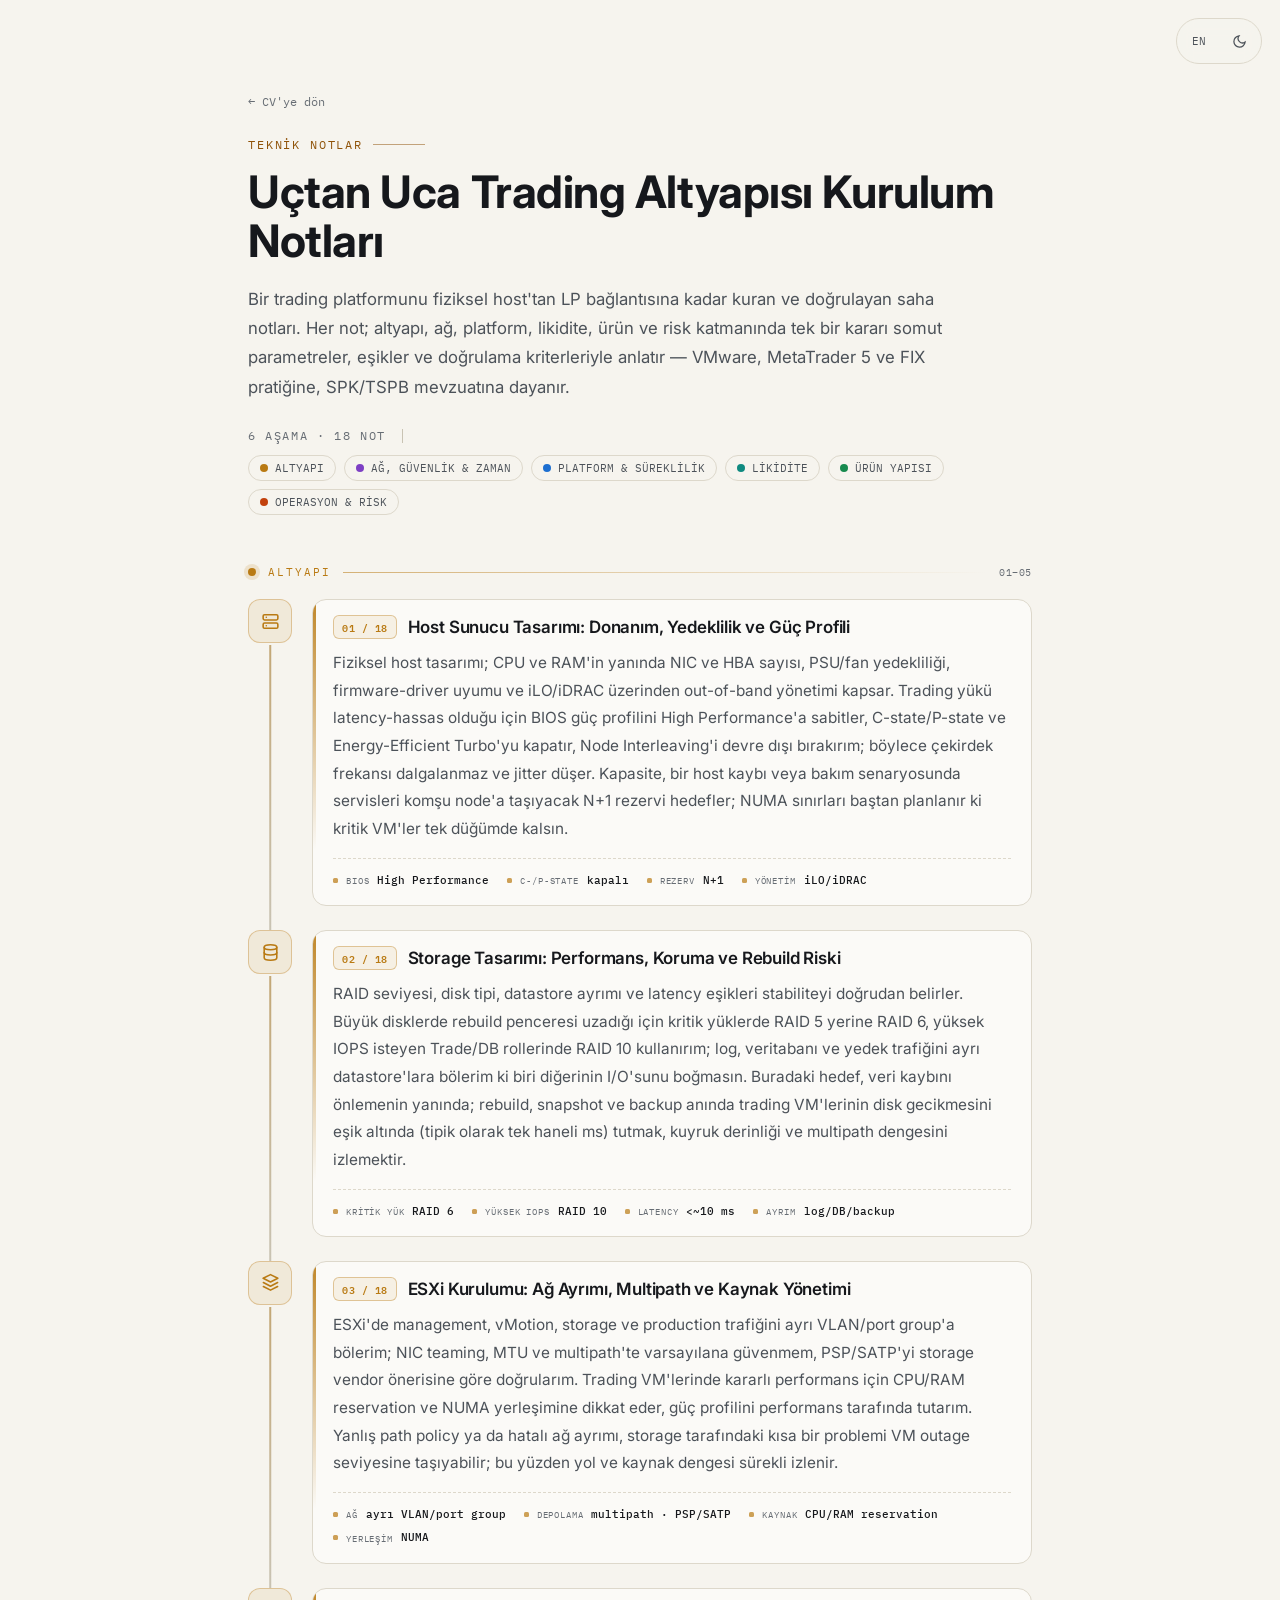
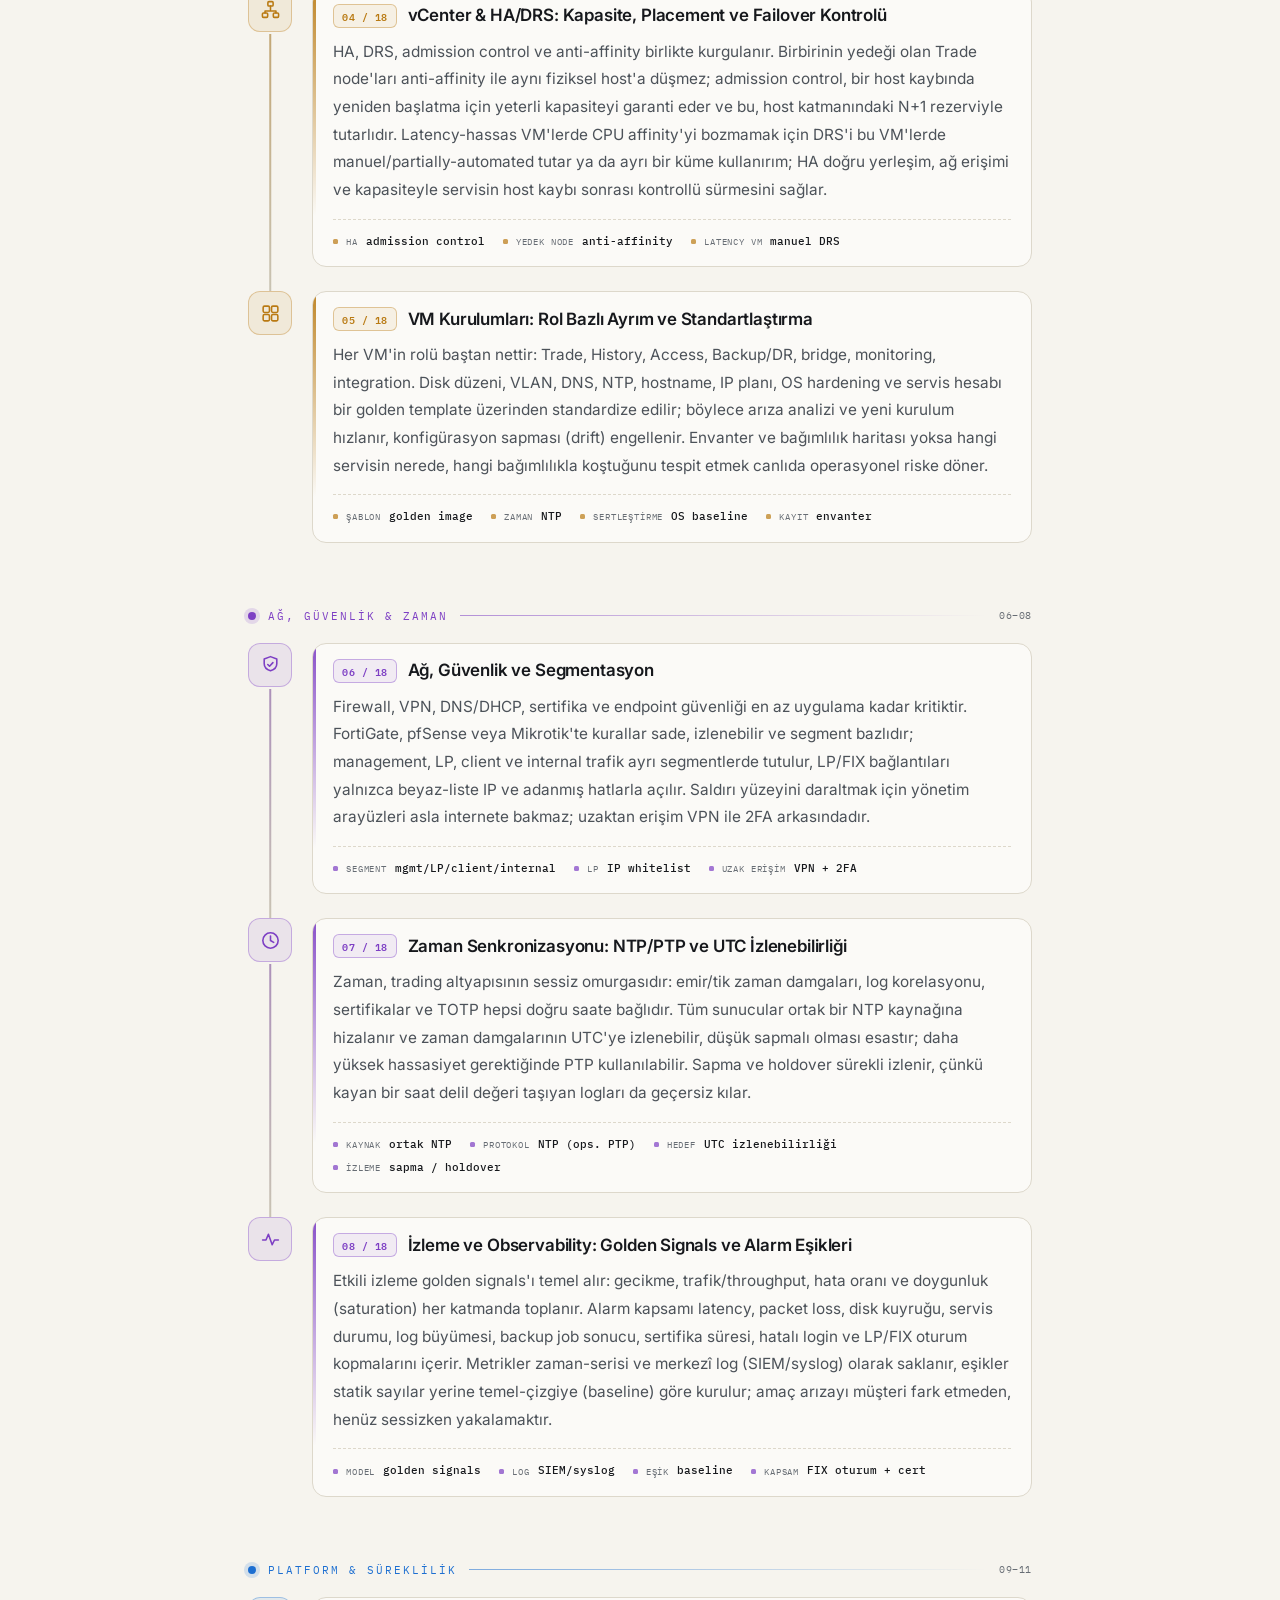
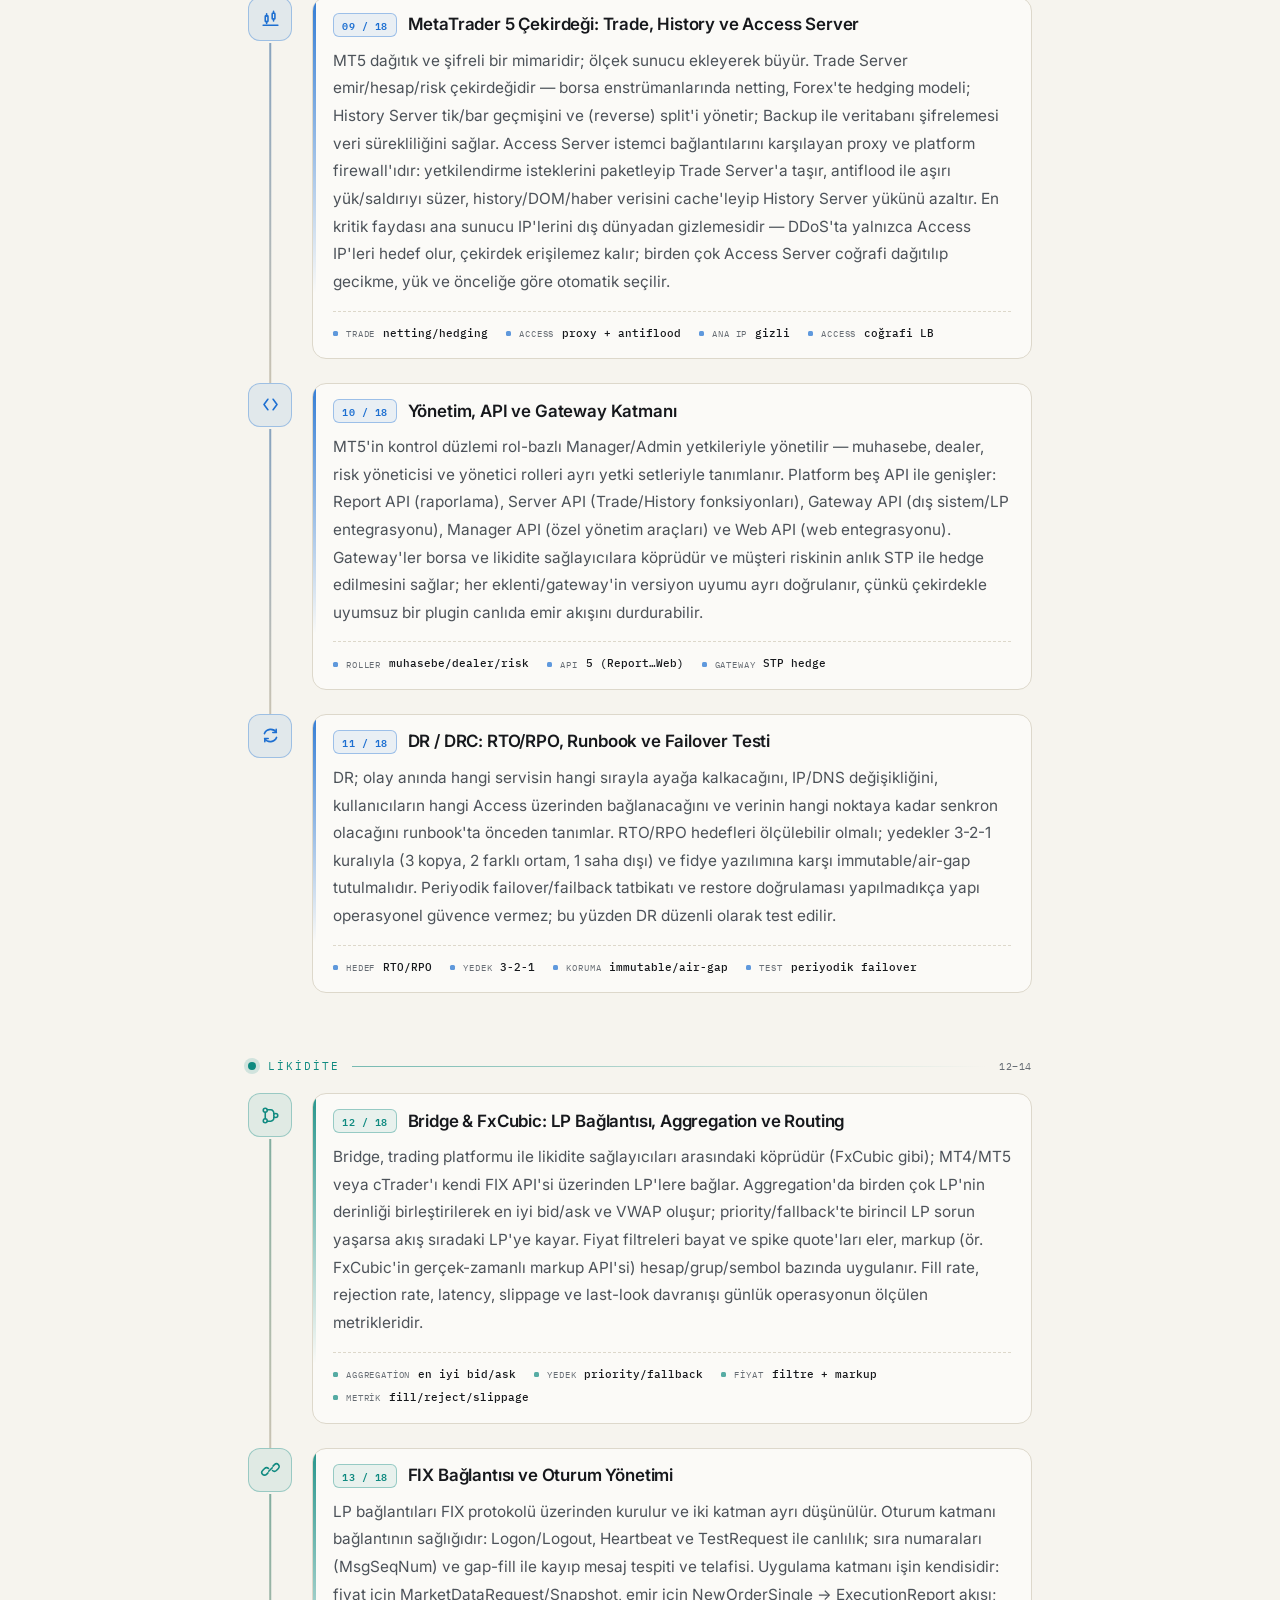
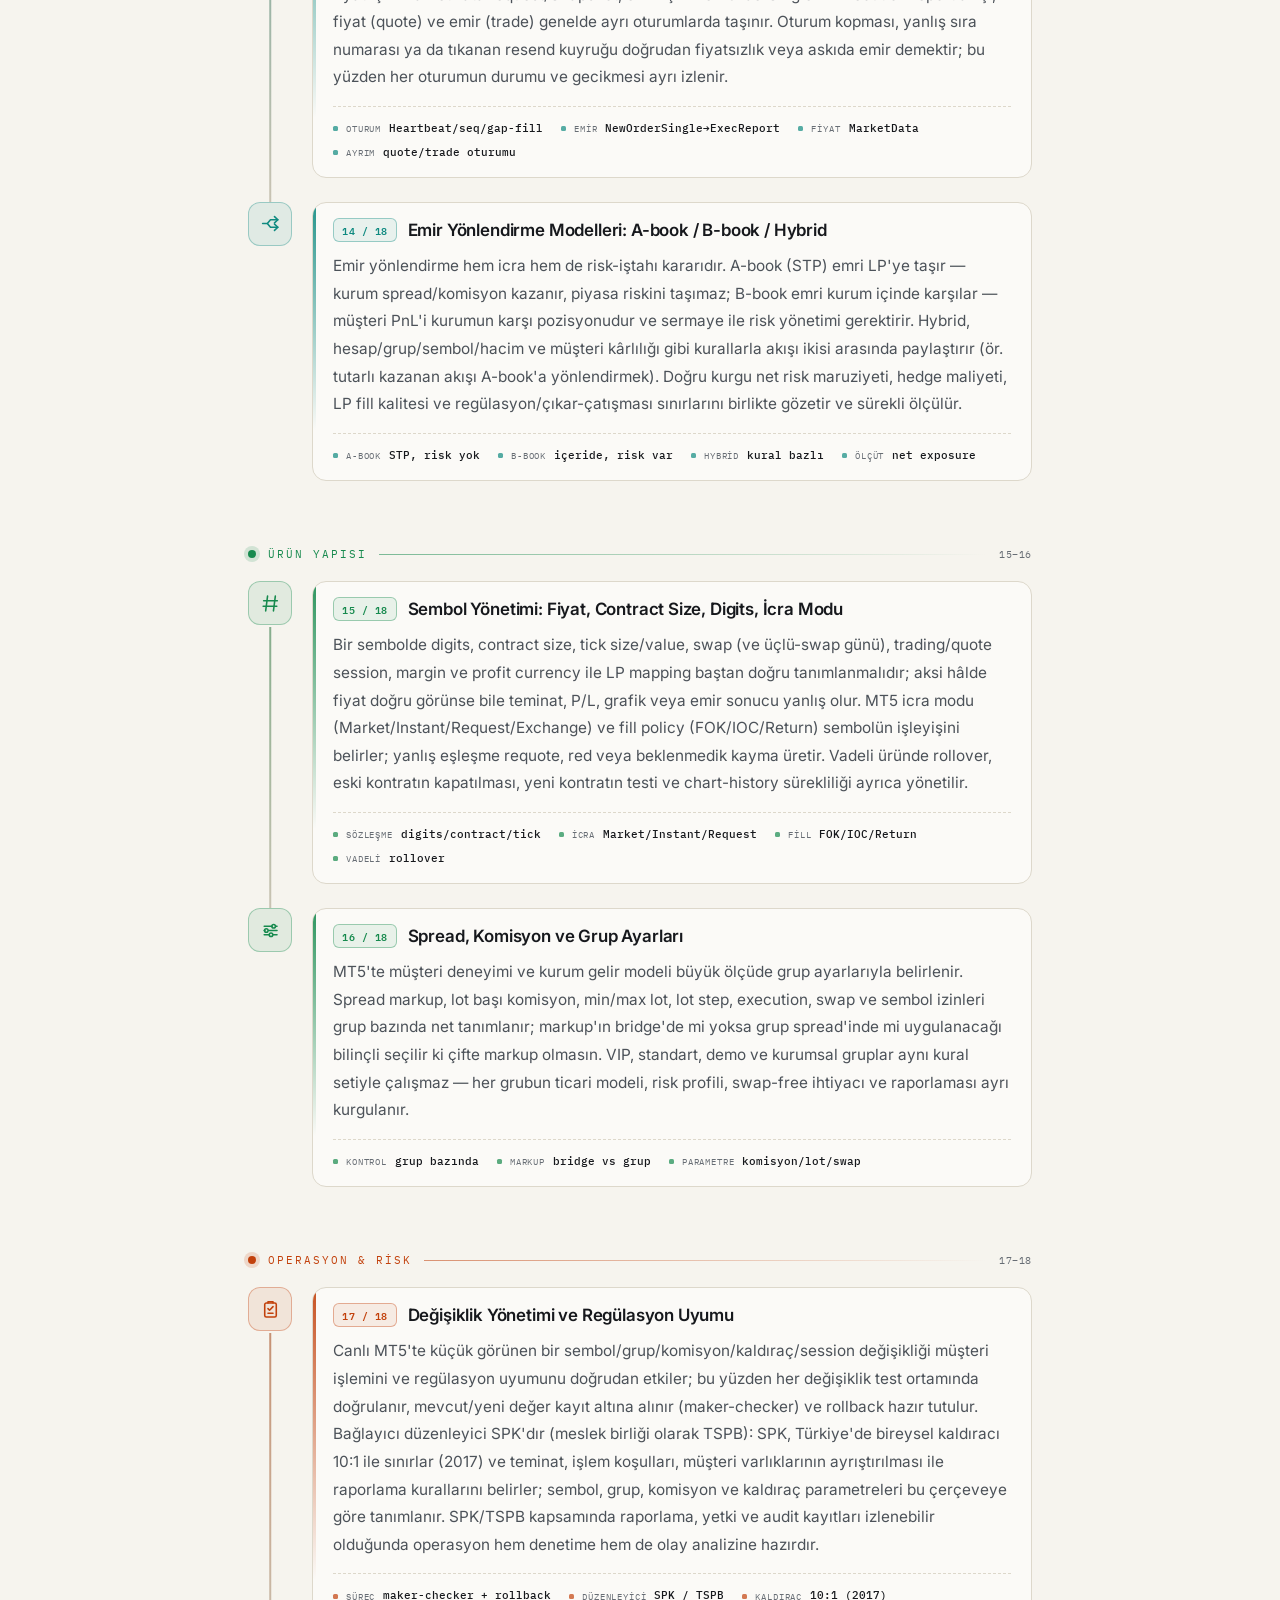
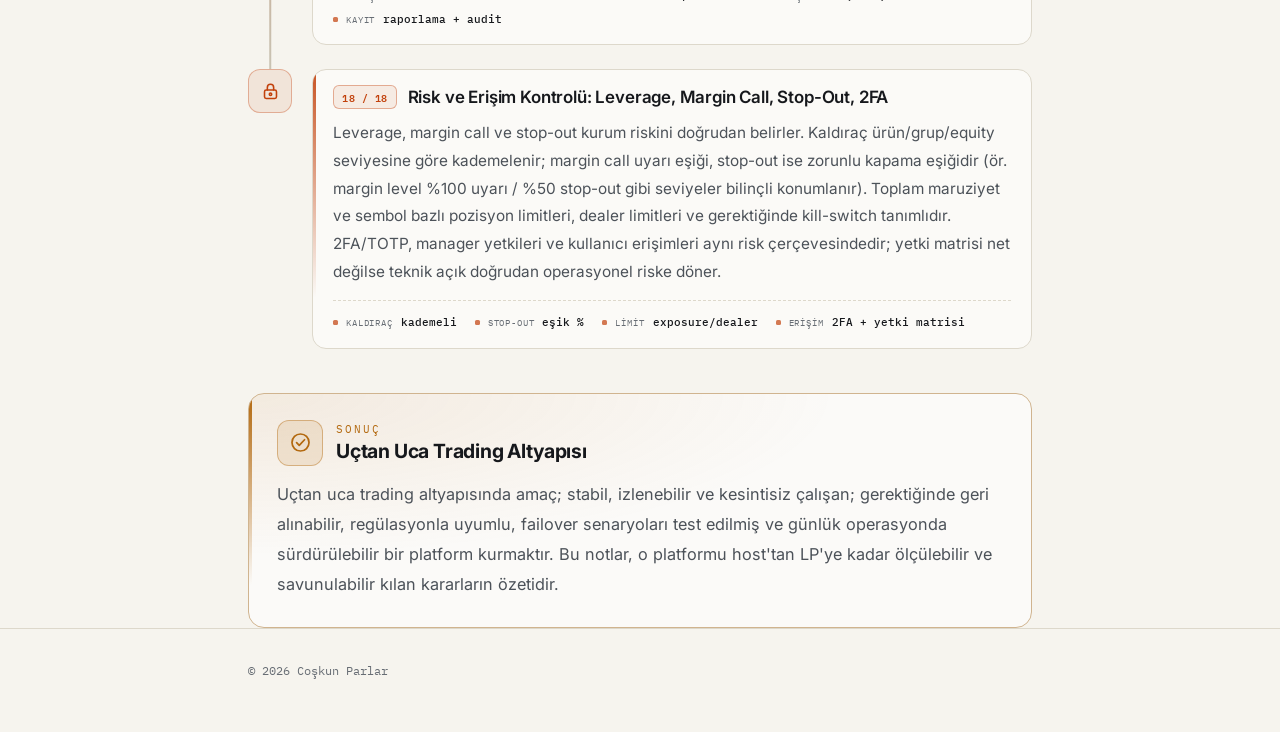
==== commit 7c4c4ae1: "Update notes.html" ====
--- a/notes.html
+++ b/notes.html
@@ -278,8 +278,8 @@
       "backLink": "← CV'ye dön",
       "kicker": "Teknik Notlar",
       "pageTitle": "Uçtan Uca Trading Altyapısı Kurulum Notları",
-      "pageLede": "Bir trading platformunu fiziksel host'tan LP bağlantısına kadar kuran ve doğrulayan saha notları. Her not; altyapı, ağ, platform, likidite, ürün ve risk katmanında tek bir kararı somut parametreler, eşikler ve doğrulama kriterleriyle anlatır — VMware, MetaTrader 5, FIX ve MiFID II / ESMA-SPK pratiğine dayanır.",
-      "metaCount": "6 AŞAMA · 19 NOT",
+      "pageLede": "Bir trading platformunu fiziksel host'tan LP bağlantısına kadar kuran ve doğrulayan saha notları. Her not; altyapı, ağ, platform, likidite, ürün ve risk katmanında tek bir kararı somut parametreler, eşikler ve doğrulama kriterleriyle anlatır — VMware, MetaTrader 5 ve FIX pratiğine, SPK/TSPB mevzuatına dayanır.",
+      "metaCount": "6 AŞAMA · 18 NOT",
       "phases": [
         { "id": "infra", "tone": "tone-1", "name": "ALTYAPI", "notes": [
           { "icon": "host", "title": "Host Sunucu Tasarımı: Donanım, Yedeklilik ve Güç Profili",
@@ -290,10 +290,10 @@
             "paragraphs": ["RAID seviyesi, disk tipi, datastore ayrımı ve latency eşikleri stabiliteyi doğrudan belirler. Büyük disklerde rebuild penceresi uzadığı için kritik yüklerde RAID 5 yerine RAID 6, yüksek IOPS isteyen Trade/DB rollerinde RAID 10 kullanırım; log, veritabanı ve yedek trafiğini ayrı datastore'lara bölerim ki biri diğerinin I/O'sunu boğmasın. Buradaki hedef, veri kaybını önlemenin yanında; rebuild, snapshot ve backup anında trading VM'lerinin disk gecikmesini eşik altında (tipik olarak tek haneli ms) tutmak, kuyruk derinliği ve multipath dengesini izlemektir."],
             "specs": [["Kritik yük","RAID 6"],["Yüksek IOPS","RAID 10"],["Latency","<~10 ms"],["Ayrım","log/DB/backup"]],
             "tags": ["RAID 6","RAID 10","IOPS","datastore ayrımı","multipath"] },
-          { "icon": "esxi", "title": "ESXi Kurulumu: Ağ Ayrımı, Multipath ve Low-Latency Ayarı",
-            "paragraphs": ["ESXi'de management, vMotion, storage ve production trafiğini ayrı VLAN/port group'a bölerim; NIC teaming, MTU ve multipath'te varsayılana güvenmem, PSP/SATP'yi storage vendor önerisine göre doğrularım. Latency-hassas trading VM'lerinde VMware'in resmî reçetesini uygularım: Latency Sensitivity = High (vCPU'ya özel pCPU, scheduler bypass, VMXNET3 interrupt coalescing kapalı), tam CPU reservation (taban frekans × vCPU) ve tüm guest belleğinin kilitli olduğu reservation, vCPU ile bellek tek NUMA düğümünde. Yaklaşık 50k paket/sn üstünde VMXNET3 yerine SR-IOV/DirectPath'e geçerim (vMotion'dan feragat pahasına) ve hipervizör ile I/O için 4-8 çekirdeği VM'lere vermeden ayırırım."],
-            "specs": [["Latency Sensitivity","High"],["CPU/RAM","tam reservation"],["NUMA","tek düğüm"],[">50k pps","SR-IOV"]],
-            "tags": ["Latency Sensitivity=High","CPU reservation","NUMA locality","VMXNET3/SR-IOV","PSP/SATP"] },
+          { "icon": "esxi", "title": "ESXi Kurulumu: Ağ Ayrımı, Multipath ve Kaynak Yönetimi",
+            "paragraphs": ["ESXi'de management, vMotion, storage ve production trafiğini ayrı VLAN/port group'a bölerim; NIC teaming, MTU ve multipath'te varsayılana güvenmem, PSP/SATP'yi storage vendor önerisine göre doğrularım. Trading VM'lerinde kararlı performans için CPU/RAM reservation ve NUMA yerleşimine dikkat eder, güç profilini performans tarafında tutarım. Yanlış path policy ya da hatalı ağ ayrımı, storage tarafındaki kısa bir problemi VM outage seviyesine taşıyabilir; bu yüzden yol ve kaynak dengesi sürekli izlenir."],
+            "specs": [["Ağ","ayrı VLAN/port group"],["Depolama","multipath · PSP/SATP"],["Kaynak","CPU/RAM reservation"],["Yerleşim","NUMA"]],
+            "tags": ["VLAN/port group","NIC teaming","multipath","PSP/SATP","CPU/RAM reservation","NUMA"] },
           { "icon": "cluster", "title": "vCenter & HA/DRS: Kapasite, Placement ve Failover Kontrolü",
             "paragraphs": ["HA, DRS, admission control ve anti-affinity birlikte kurgulanır. Birbirinin yedeği olan Trade node'ları anti-affinity ile aynı fiziksel host'a düşmez; admission control, bir host kaybında yeniden başlatma için yeterli kapasiteyi garanti eder ve bu, host katmanındaki N+1 rezerviyle tutarlıdır. Latency-hassas VM'lerde CPU affinity'yi bozmamak için DRS'i bu VM'lerde manuel/partially-automated tutar ya da ayrı bir küme kullanırım; HA doğru yerleşim, ağ erişimi ve kapasiteyle servisin host kaybı sonrası kontrollü sürmesini sağlar."],
             "specs": [["HA","admission control"],["Yedek node","anti-affinity"],["Latency VM","manuel DRS"]],
@@ -309,9 +309,9 @@
             "specs": [["Segment","mgmt/LP/client/internal"],["LP","IP whitelist"],["Uzak erişim","VPN + 2FA"]],
             "tags": ["FortiGate","pfSense","Mikrotik","segmentasyon","IP whitelist"] },
           { "icon": "clock", "title": "Zaman Senkronizasyonu: NTP/PTP ve UTC İzlenebilirliği",
-            "paragraphs": ["Zaman, trading altyapısının sessiz omurgasıdır: emir/tik zaman damgaları, log korelasyonu, sertifikalar ve TOTP hepsi doğru saate bağlıdır. Tüm sunucular ortak bir kaynağa hizalanır — GPS/PTP grandmaster ya da katmanlı NTP; MiFID II RTS 25, UTC'ye izlenebilirlik ve azami sapma sınırı ister: yüksek frekanslı akışta ≤100 µs (1 µs granülarite), diğer işlemlerde ≤1 ms. Yüksek hassasiyette donanım damgalı PTP (alt-mikrosaniye) NTP'ye tercih edilir; sapma ve holdover sürekli izlenir, çünkü kayan bir saat delil değeri taşıyan logları da geçersiz kılar."],
-            "specs": [["Standart","MiFID II RTS 25"],["HFT sapma","≤100 µs"],["Diğer","≤1 ms"],["Kaynak","PTP/NTP · UTC"]],
-            "tags": ["NTP","PTP","UTC izlenebilirliği","RTS 25","GPS grandmaster"] },
+            "paragraphs": ["Zaman, trading altyapısının sessiz omurgasıdır: emir/tik zaman damgaları, log korelasyonu, sertifikalar ve TOTP hepsi doğru saate bağlıdır. Tüm sunucular ortak bir NTP kaynağına hizalanır ve zaman damgalarının UTC'ye izlenebilir, düşük sapmalı olması esastır; daha yüksek hassasiyet gerektiğinde PTP kullanılabilir. Sapma ve holdover sürekli izlenir, çünkü kayan bir saat delil değeri taşıyan logları da geçersiz kılar."],
+            "specs": [["Kaynak","ortak NTP"],["Protokol","NTP (ops. PTP)"],["Hedef","UTC izlenebilirliği"],["İzleme","sapma / holdover"]],
+            "tags": ["NTP","PTP","UTC izlenebilirliği","holdover izleme"] },
           { "icon": "activity", "title": "İzleme ve Observability: Golden Signals ve Alarm Eşikleri",
             "paragraphs": ["Etkili izleme golden signals'ı temel alır: gecikme, trafik/throughput, hata oranı ve doygunluk (saturation) her katmanda toplanır. Alarm kapsamı latency, packet loss, disk kuyruğu, servis durumu, log büyümesi, backup job sonucu, sertifika süresi, hatalı login ve LP/FIX oturum kopmalarını içerir. Metrikler zaman-serisi ve merkezî log (SIEM/syslog) olarak saklanır, eşikler statik sayılar yerine temel-çizgiye (baseline) göre kurulur; amaç arızayı müşteri fark etmeden, henüz sessizken yakalamaktır."],
             "specs": [["Model","golden signals"],["Log","SIEM/syslog"],["Eşik","baseline"],["Kapsam","FIX oturum + cert"]],
@@ -357,13 +357,9 @@
         ]},
         { "id": "ops", "tone": "tone-6", "name": "OPERASYON & RİSK", "notes": [
           { "icon": "change", "title": "Değişiklik Yönetimi ve Regülasyon Uyumu",
-            "paragraphs": ["Canlı MT5'te küçük görünen bir sembol/grup/komisyon/kaldıraç/session değişikliği müşteri işlemini ve regülasyon uyumunu doğrudan etkiler; bu yüzden her değişiklik test ortamında doğrulanır, mevcut/yeni değer kayıt altına alınır (maker-checker) ve rollback hazır tutulur. Kaldıraç rejimleri coğrafyaya göre değişir: SPK, Türkiye'de bireysel kaldıracı 10:1 ile sınırlar (2017); ESMA ise varlık sınıfına göre kademeler — majör FX 30:1, majör olmayan/altın/endeks 20:1, diğer emtia 10:1, hisse 5:1, kripto 2:1 — ayrıca %50 margin close-out ve negatif bakiye koruması uygular. SPK/TSPB kapsamında raporlama, yetki ve audit kayıtları izlenebilir olduğunda operasyon hem denetime hem de olay analizine hazırdır."],
-            "specs": [["Süreç","maker-checker + rollback"],["SPK","10:1"],["ESMA","30/20/10/5/2:1"],["Close-out","%50"]],
-            "tags": ["maker-checker","SPK 10:1","ESMA kademeleri","close-out %50","negatif bakiye koruması","audit"] },
-          { "icon": "scale", "title": "En İyi İcra ve Şeffaflık",
-            "paragraphs": ["En iyi icra (best execution), müşteri emrini fiyat, maliyet, hız ve gerçekleşme olasılığı açısından tutarlı biçimde en iyi sonuca yönlendirme yükümlülüğüdür. Slippage simetrik olmalı — lehte ve aleyhte kaymalar aynı eşikle uygulanmalı; requote/red oranları, ortalama icra süresi ve gerçekleşen spread ölçülüp raporlanmalıdır. MiFID II bunu RTS 27/28 ile icra kalitesi ve icra mekânı raporlarına bağlar; şeffaf metrikler icra politikasını hem regülasyon hem de müşteri güveni için denetlenebilir kılar."],
-            "specs": [["İlke","fiyat/maliyet/hız"],["Slippage","simetrik"],["Rapor","RTS 27/28"],["Metrik","requote/red"]],
-            "tags": ["best execution","slippage simetrisi","RTS 27/28","icra kalitesi"] },
+            "paragraphs": ["Canlı MT5'te küçük görünen bir sembol/grup/komisyon/kaldıraç/session değişikliği müşteri işlemini ve regülasyon uyumunu doğrudan etkiler; bu yüzden her değişiklik test ortamında doğrulanır, mevcut/yeni değer kayıt altına alınır (maker-checker) ve rollback hazır tutulur. Bağlayıcı düzenleyici SPK'dır (meslek birliği olarak TSPB): SPK, Türkiye'de bireysel kaldıracı 10:1 ile sınırlar (2017) ve teminat, işlem koşulları, müşteri varlıklarının ayrıştırılması ile raporlama kurallarını belirler; sembol, grup, komisyon ve kaldıraç parametreleri bu çerçeveye göre tanımlanır. SPK/TSPB kapsamında raporlama, yetki ve audit kayıtları izlenebilir olduğunda operasyon hem denetime hem de olay analizine hazırdır."],
+            "specs": [["Süreç","maker-checker + rollback"],["Düzenleyici","SPK / TSPB"],["Kaldıraç","10:1 (2017)"],["Kayıt","raporlama + audit"]],
+            "tags": ["maker-checker","SPK 10:1","teminat","raporlama","audit"] },
           { "icon": "risk", "title": "Risk ve Erişim Kontrolü: Leverage, Margin Call, Stop-Out, 2FA",
             "paragraphs": ["Leverage, margin call ve stop-out kurum riskini doğrudan belirler. Kaldıraç ürün/grup/equity seviyesine göre kademelenir; margin call uyarı eşiği, stop-out ise zorunlu kapama eşiğidir (ör. margin level %100 uyarı / %50 stop-out gibi seviyeler bilinçli konumlanır). Toplam maruziyet ve sembol bazlı pozisyon limitleri, dealer limitleri ve gerektiğinde kill-switch tanımlıdır. 2FA/TOTP, manager yetkileri ve kullanıcı erişimleri aynı risk çerçevesindedir; yetki matrisi net değilse teknik açık doğrudan operasyonel riske döner."],
             "specs": [["Kaldıraç","kademeli"],["Stop-out","eşik %"],["Limit","exposure/dealer"],["Erişim","2FA + yetki matrisi"]],
@@ -385,8 +381,8 @@
       "backLink": "← Back to CV",
       "kicker": "Technical Notes",
       "pageTitle": "End-to-End Trading Infrastructure Setup Notes",
-      "pageLede": "Field notes for building and validating a trading platform from bare-metal host to LP connectivity. Each note captures one decision — with concrete parameters, thresholds and checks — across infrastructure, network, platform, liquidity, product and risk, grounded in VMware, MetaTrader 5, FIX and MiFID II / ESMA-SPK practice.",
-      "metaCount": "6 PHASES · 19 NOTES",
+      "pageLede": "Field notes for building and validating a trading platform from bare-metal host to LP connectivity. Each note captures one decision — with concrete parameters, thresholds and checks — across infrastructure, network, platform, liquidity, product and risk, grounded in VMware, MetaTrader 5 and FIX practice, and SPK/TSPB regulation.",
+      "metaCount": "6 PHASES · 18 NOTES",
       "phases": [
         { "id": "infra", "tone": "tone-1", "name": "INFRASTRUCTURE", "notes": [
           { "icon": "host", "title": "Host Server Design: Hardware, Redundancy and Power Profile",
@@ -397,10 +393,10 @@
             "paragraphs": ["RAID level, disk type, datastore separation and latency thresholds set stability directly. Because rebuild windows grow on large disks, I use RAID 6 over RAID 5 for critical workloads and RAID 10 for high-IOPS Trade/DB roles, and I split log, database and backup traffic across separate datastores so none starves another. Beyond preventing data loss, the goal is to keep trading-VM disk latency under threshold (typically single-digit milliseconds) during rebuild, snapshot and backup, while watching queue depth and multipath balance."],
             "specs": [["Critical","RAID 6"],["High IOPS","RAID 10"],["Latency","<~10 ms"],["Split","log/DB/backup"]],
             "tags": ["RAID 6","RAID 10","IOPS","datastore split","multipath"] },
-          { "icon": "esxi", "title": "ESXi Setup: Network Separation, Multipathing and Low Latency",
-            "paragraphs": ["In ESXi I separate management, vMotion, storage and production onto their own VLANs/port groups, and never trust defaults for NIC teaming, MTU or multipathing — PSP/SATP is validated against the storage vendor. For latency-sensitive trading VMs I apply VMware's own recipe: Latency Sensitivity = High (exclusive pCPU per vCPU, scheduler bypass, VMXNET3 interrupt-coalescing off), full CPU reservation (base freq × vCPU) and full memory reservation with all guest memory locked, keeping vCPU and memory inside a single NUMA node. Beyond roughly 50k packets/s I move from VMXNET3 to SR-IOV/DirectPath (giving up vMotion), and I reserve 4–8 cores for the hypervisor and I/O rather than handing them to VMs."],
-            "specs": [["Latency Sens.","High"],["CPU/RAM","full reservation"],["NUMA","single node"],[">50k pps","SR-IOV"]],
-            "tags": ["Latency Sensitivity=High","CPU reservation","NUMA locality","VMXNET3/SR-IOV","PSP/SATP"] },
+          { "icon": "esxi", "title": "ESXi Setup: Network Separation, Multipathing and Resource Management",
+            "paragraphs": ["In ESXi I separate management, vMotion, storage and production onto their own VLANs/port groups, and never trust defaults for NIC teaming, MTU or multipathing — PSP/SATP is validated against the storage vendor. For trading VMs I use CPU/RAM reservations and careful NUMA placement for stable performance and keep the power profile on the performance side. A wrong path policy or weak network separation can turn a short storage issue into a VM-level outage, so path and resource balance are monitored continuously."],
+            "specs": [["Network","separate VLAN/port group"],["Storage","multipath · PSP/SATP"],["Resources","CPU/RAM reservation"],["Placement","NUMA"]],
+            "tags": ["VLAN/port group","NIC teaming","multipath","PSP/SATP","CPU/RAM reservation","NUMA"] },
           { "icon": "cluster", "title": "vCenter & HA/DRS: Capacity, Placement and Failover Control",
             "paragraphs": ["HA, DRS, admission control and anti-affinity are designed together. Redundant Trade nodes are kept off the same physical host by anti-affinity, and admission control guarantees enough spare capacity to restart VMs after a host loss — consistent with the N+1 headroom at the host layer. To avoid breaking CPU affinity on latency-sensitive VMs I keep DRS manual/partially-automated for them or use a dedicated cluster; HA continues the service after a host loss with the right placement, network reachability and capacity."],
             "specs": [["HA","admission control"],["Redundant","anti-affinity"],["Latency VM","manual DRS"]],
@@ -416,9 +412,9 @@
             "specs": [["Segments","mgmt/LP/client/internal"],["LP","IP whitelist"],["Remote","VPN + 2FA"]],
             "tags": ["FortiGate","pfSense","Mikrotik","segmentation","IP whitelist"] },
           { "icon": "clock", "title": "Time Synchronization: NTP/PTP and UTC Traceability",
-            "paragraphs": ["Time is the silent backbone: order/tick timestamps, log correlation, certificates and TOTP all depend on a correct clock. Every server aligns to a common source — a GPS/PTP grandmaster or layered NTP; MiFID II RTS 25 demands traceability to UTC and a maximum divergence: ≤100 µs (1 µs granularity) for high-frequency flow and ≤1 ms for other trading. Where precision matters, hardware-timestamped PTP (sub-microsecond) beats NTP; divergence and holdover are monitored continuously, because a drifting clock invalidates the very logs you rely on as evidence."],
-            "specs": [["Standard","MiFID II RTS 25"],["HFT drift","≤100 µs"],["Other","≤1 ms"],["Source","PTP/NTP · UTC"]],
-            "tags": ["NTP","PTP","UTC traceability","RTS 25","GPS grandmaster"] },
+            "paragraphs": ["Time is the silent backbone: order/tick timestamps, log correlation, certificates and TOTP all depend on a correct clock. Every server aligns to a common NTP source and timestamps must stay traceable to UTC with low divergence; where higher precision is needed, PTP can be used. Divergence and holdover are monitored continuously, because a drifting clock invalidates the very logs you rely on as evidence."],
+            "specs": [["Source","common NTP"],["Protocol","NTP (opt. PTP)"],["Target","UTC traceability"],["Monitor","divergence / holdover"]],
+            "tags": ["NTP","PTP","UTC traceability","holdover monitoring"] },
           { "icon": "activity", "title": "Monitoring and Observability: Golden Signals and Alert Thresholds",
             "paragraphs": ["Effective monitoring is built on the golden signals: latency, traffic/throughput, error rate and saturation are collected at every layer. Alert coverage spans latency, packet loss, disk queue, service state, log growth, backup-job results, certificate expiry, failed logins and LP/FIX session drops. Metrics are kept as time series with centralized logs (SIEM/syslog), and thresholds are set against a baseline rather than fixed numbers — the aim is to catch a fault while it is still silent, before a client notices."],
             "specs": [["Model","golden signals"],["Logs","SIEM/syslog"],["Thresholds","baseline"],["Scope","FIX + certs"]],
@@ -464,13 +460,9 @@
         ]},
         { "id": "ops", "tone": "tone-6", "name": "OPERATIONS & RISK", "notes": [
           { "icon": "change", "title": "Change Management and Regulatory Alignment",
-            "paragraphs": ["In a live MT5 environment a small symbol/group/commission/leverage/session change directly affects client trading and regulatory alignment, so every change is validated in test, current/target values are recorded (maker-checker) and a rollback is ready. Leverage regimes differ by jurisdiction: SPK caps retail leverage in Turkey at 10:1 (2017), while ESMA tiers it by asset class — major FX 30:1, non-major/gold/indices 20:1, other commodities 10:1, equities 5:1, crypto 2:1 — with a 50% margin close-out and negative balance protection. When SPK/TSPB reporting, permissions and audit records are traceable, the operation is ready for both audit and incident analysis."],
-            "specs": [["Process","maker-checker + rollback"],["SPK","10:1"],["ESMA","30/20/10/5/2:1"],["Close-out","50%"]],
-            "tags": ["maker-checker","SPK 10:1","ESMA tiers","close-out 50%","negative balance protection","audit"] },
-          { "icon": "scale", "title": "Best Execution and Transparency",
-            "paragraphs": ["Best execution is the duty to route a client order to consistently the best result across price, cost, speed and likelihood of execution. Slippage should be symmetric — favourable and adverse moves applied at the same threshold; requote/reject rates, average execution time and realized spread should be measured and reported. MiFID II ties this to execution-quality and venue reports (RTS 27/28); transparent metrics keep the execution policy auditable, for regulation and client trust alike."],
-            "specs": [["Principle","price/cost/speed"],["Slippage","symmetric"],["Reports","RTS 27/28"],["Metric","requote/reject"]],
-            "tags": ["best execution","symmetric slippage","RTS 27/28","execution quality"] },
+            "paragraphs": ["In a live MT5 environment a small symbol/group/commission/leverage/session change directly affects client trading and regulatory alignment, so every change is validated in test, current/target values are recorded (maker-checker) and a rollback is ready. The binding regulator is SPK (with TSPB as the professional association): SPK caps retail leverage in Turkey at 10:1 (2017) and sets the rules on collateral, trading conditions, client-asset segregation and reporting; symbol, group, commission and leverage parameters are defined within this framework. When SPK/TSPB reporting, permissions and audit records are traceable, the operation is ready for both audit and incident analysis."],
+            "specs": [["Process","maker-checker + rollback"],["Regulator","SPK / TSPB"],["Leverage","10:1 (2017)"],["Records","reporting + audit"]],
+            "tags": ["maker-checker","SPK 10:1","collateral","reporting","audit"] },
           { "icon": "risk", "title": "Risk and Access Control: Leverage, Margin Call, Stop-Out, 2FA",
             "paragraphs": ["Leverage, margin call and stop-out set the firm's risk directly. Leverage is tiered by product/group/equity; margin call is the warning threshold and stop-out the forced-liquidation threshold (e.g. margin level 100% warning / 50% stop-out placed deliberately). Total exposure and per-symbol position limits, dealer limits and, when needed, a kill switch are defined. 2FA/TOTP, manager rights and user access belong to the same risk frame; if the permission matrix is unclear, a technical gap turns straight into operational risk."],
             "specs": [["Leverage","tiered"],["Stop-out","level %"],["Limits","exposure/dealer"],["Access","2FA + matrix"]],
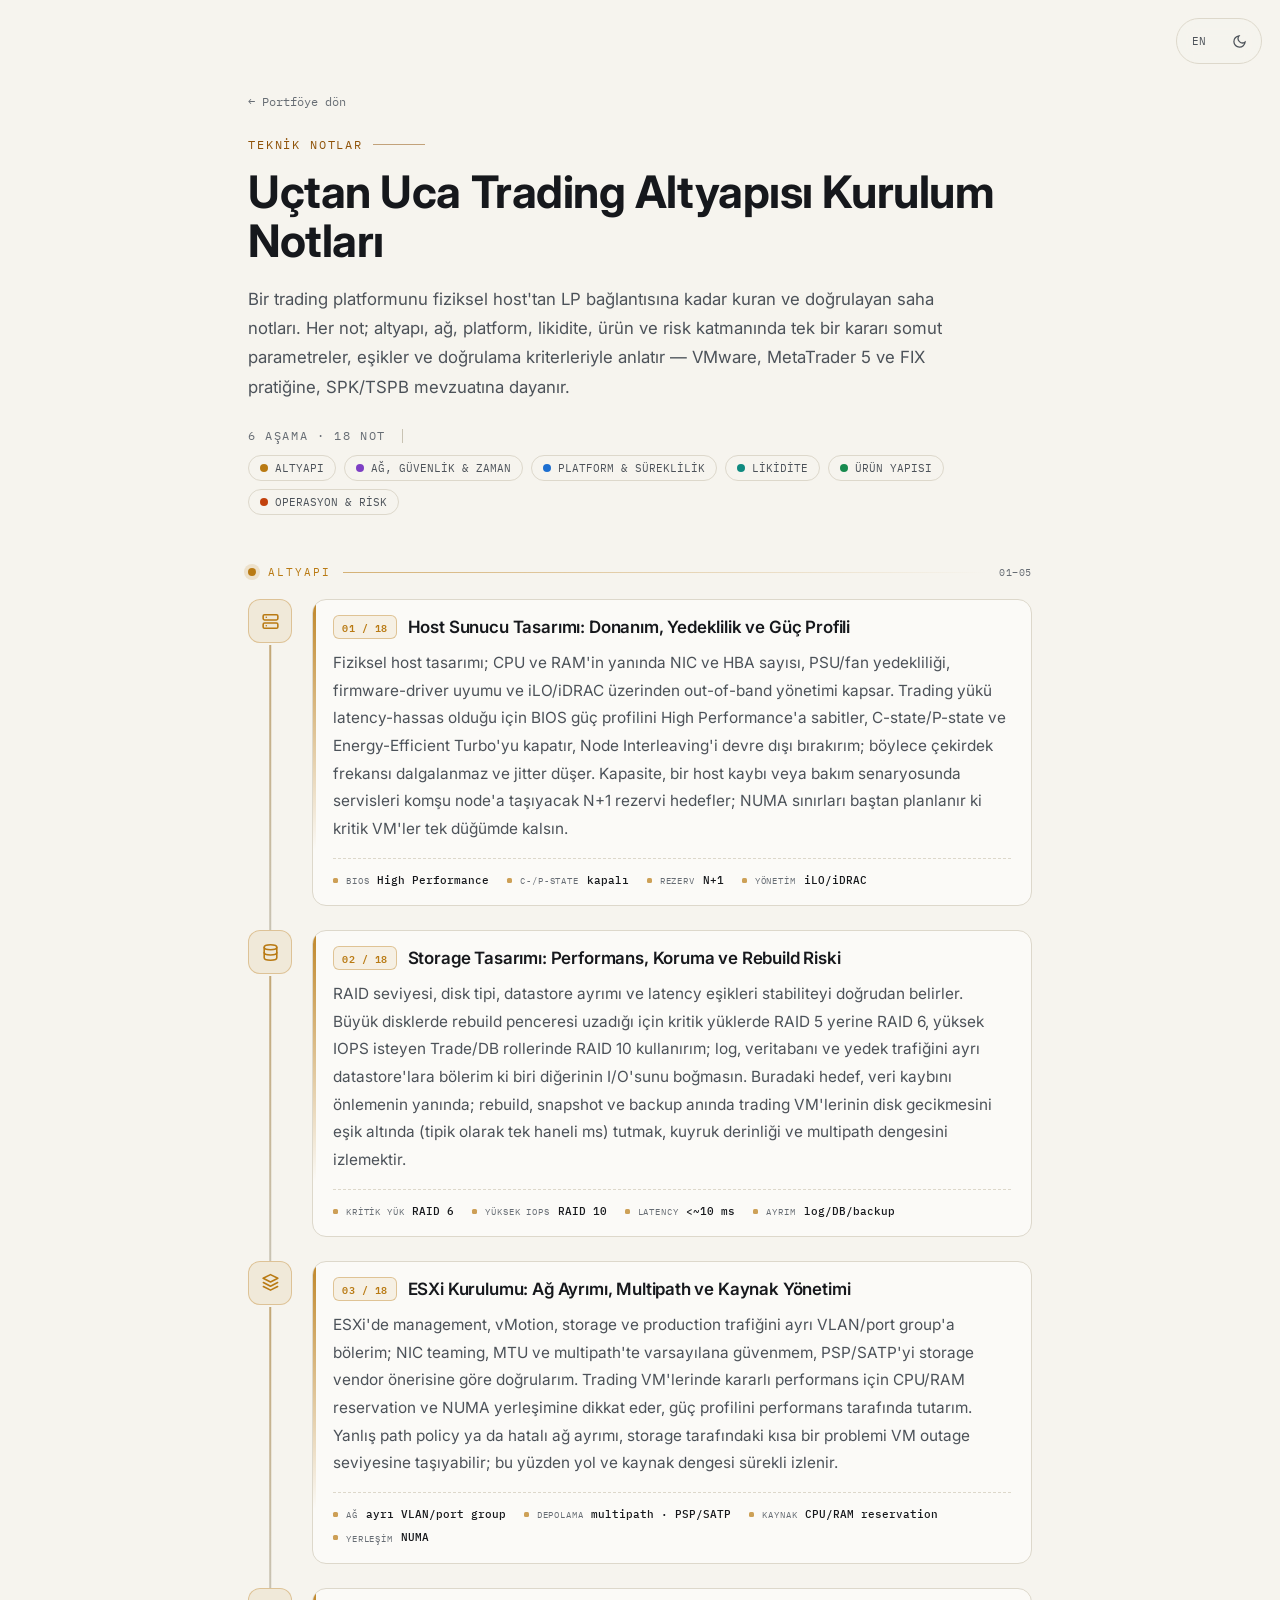
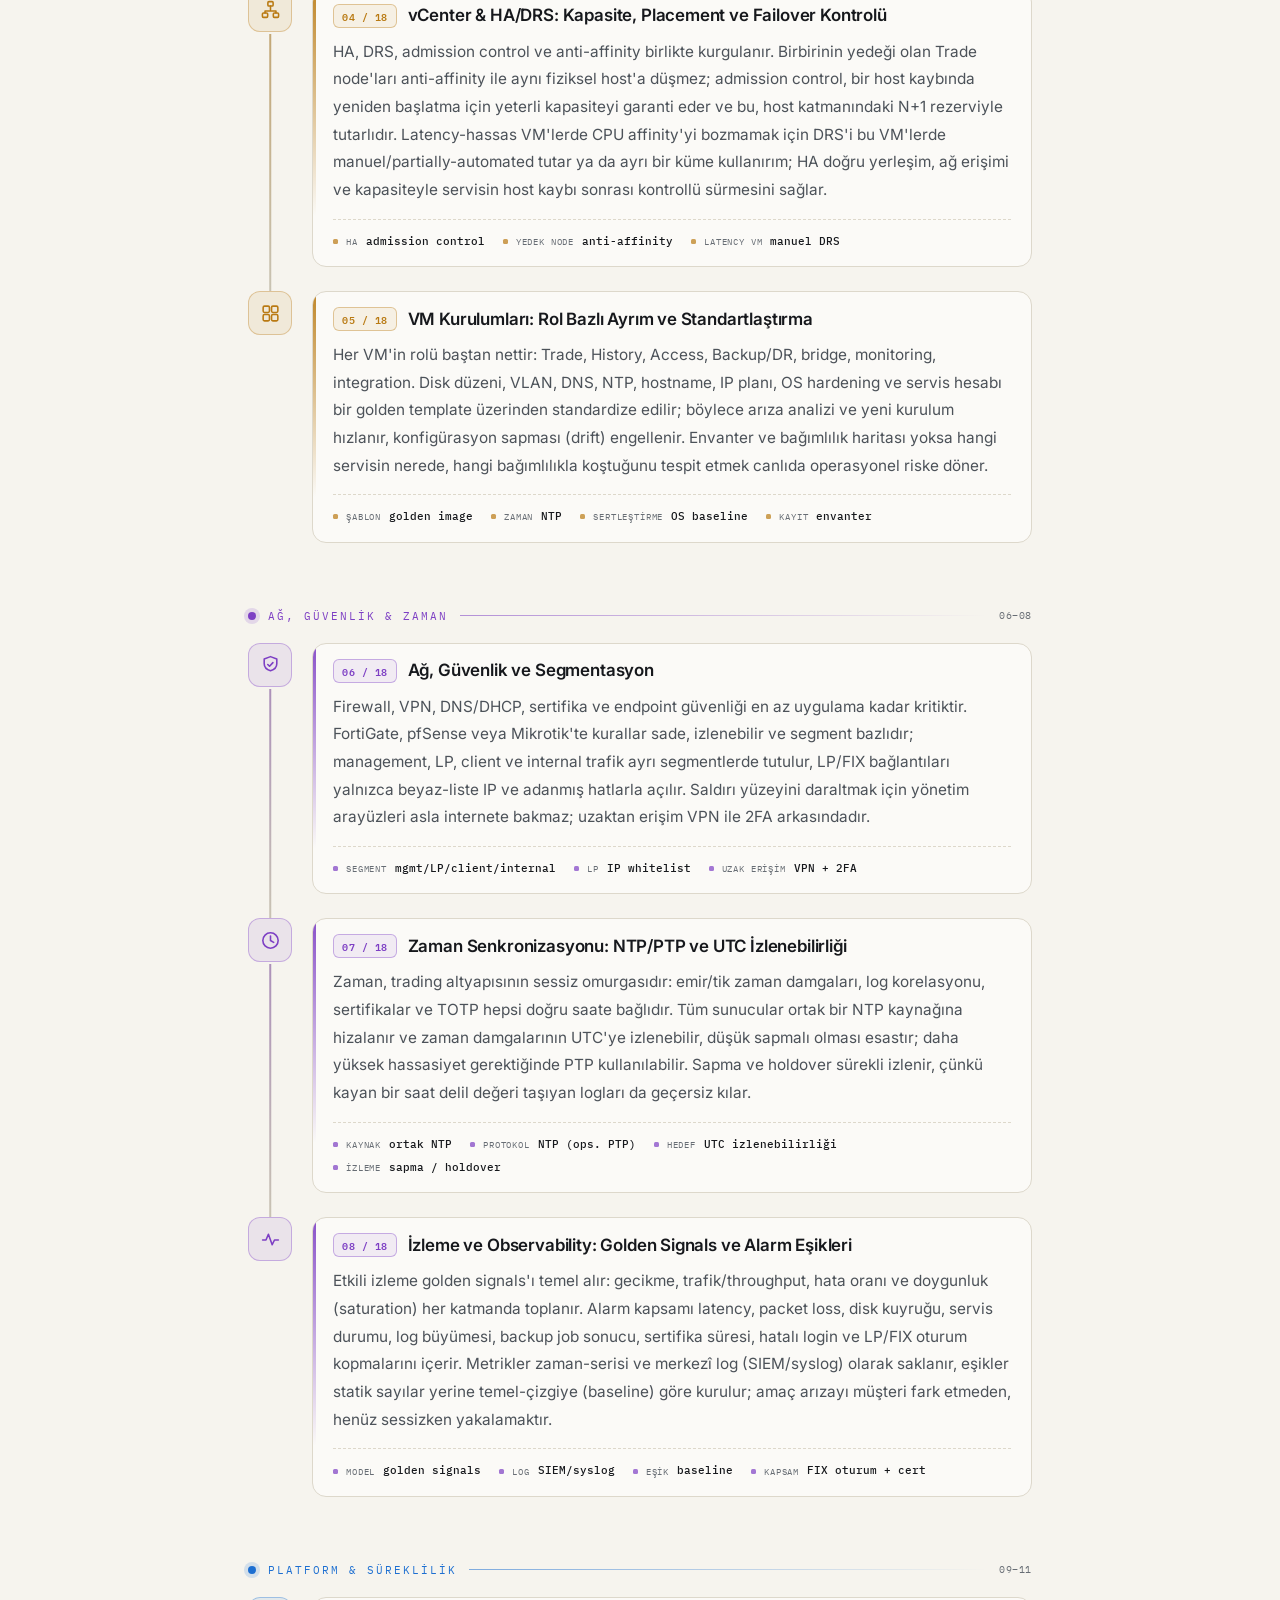
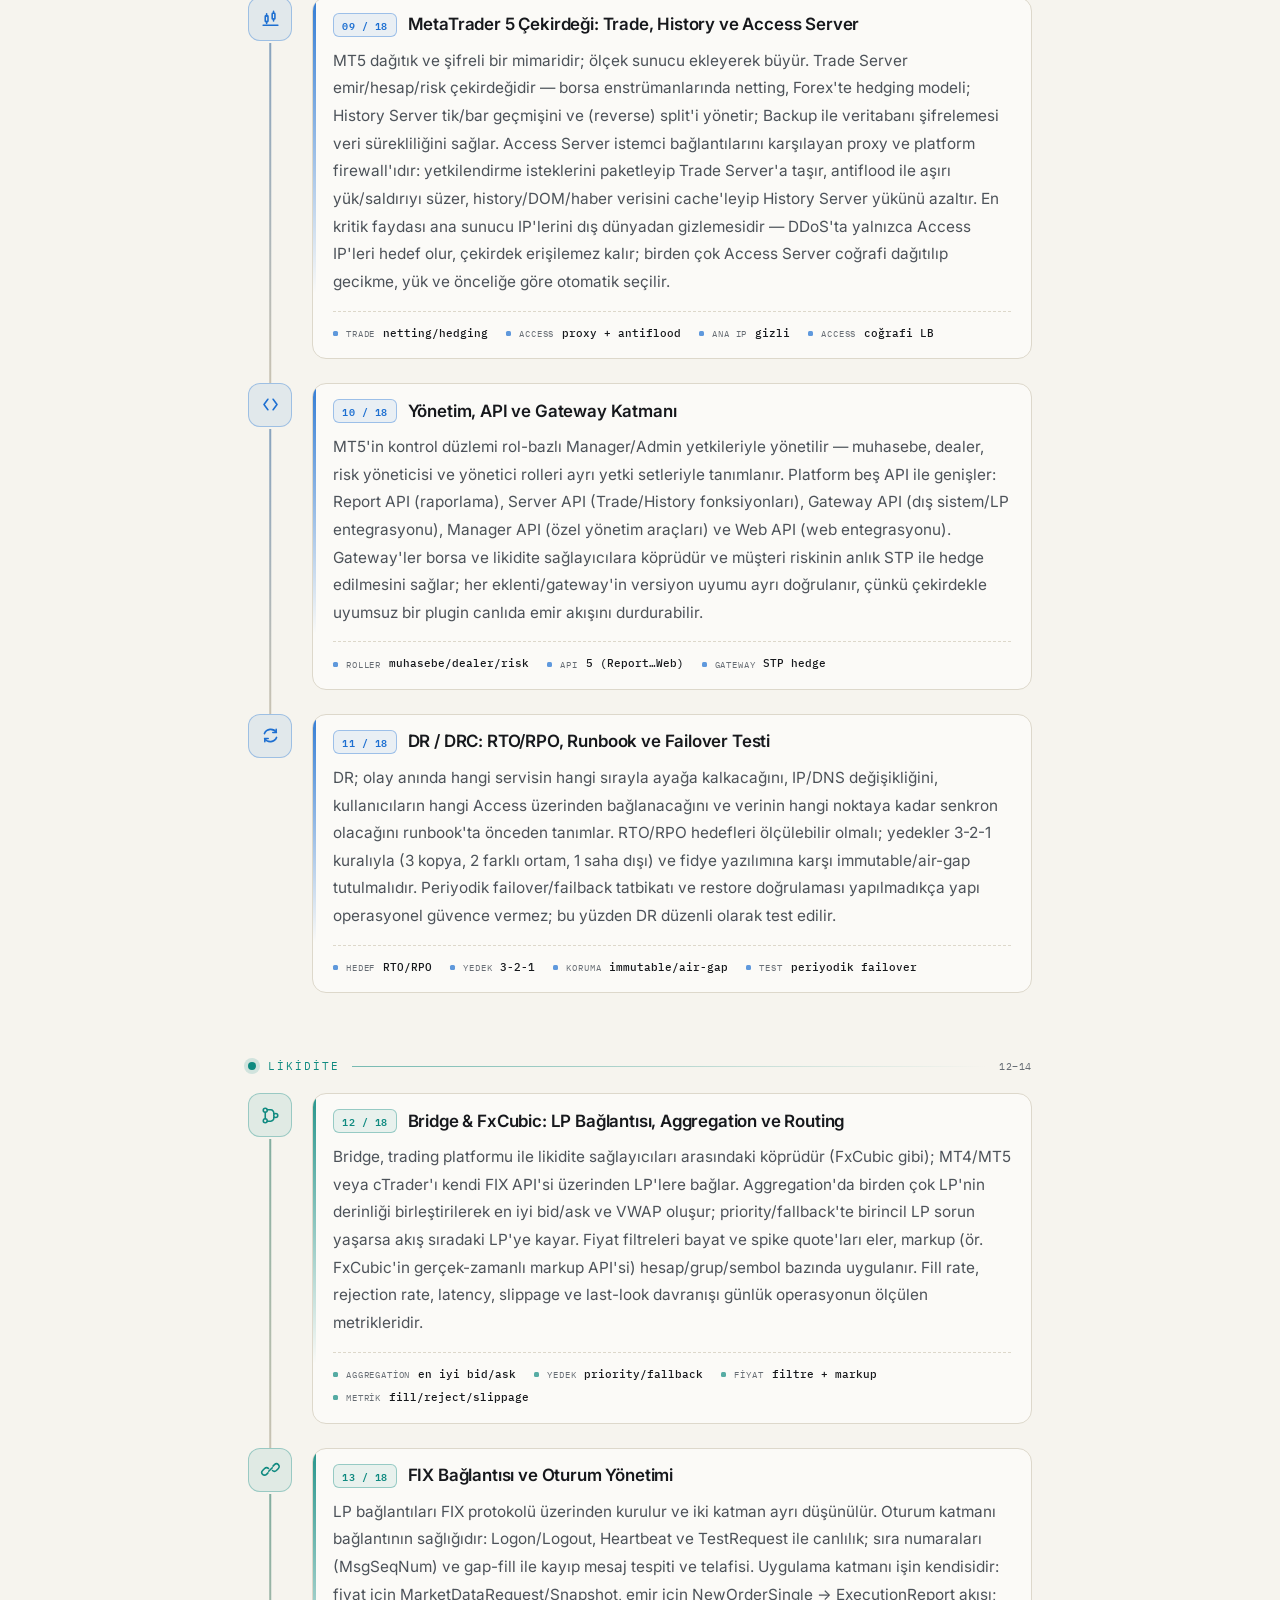
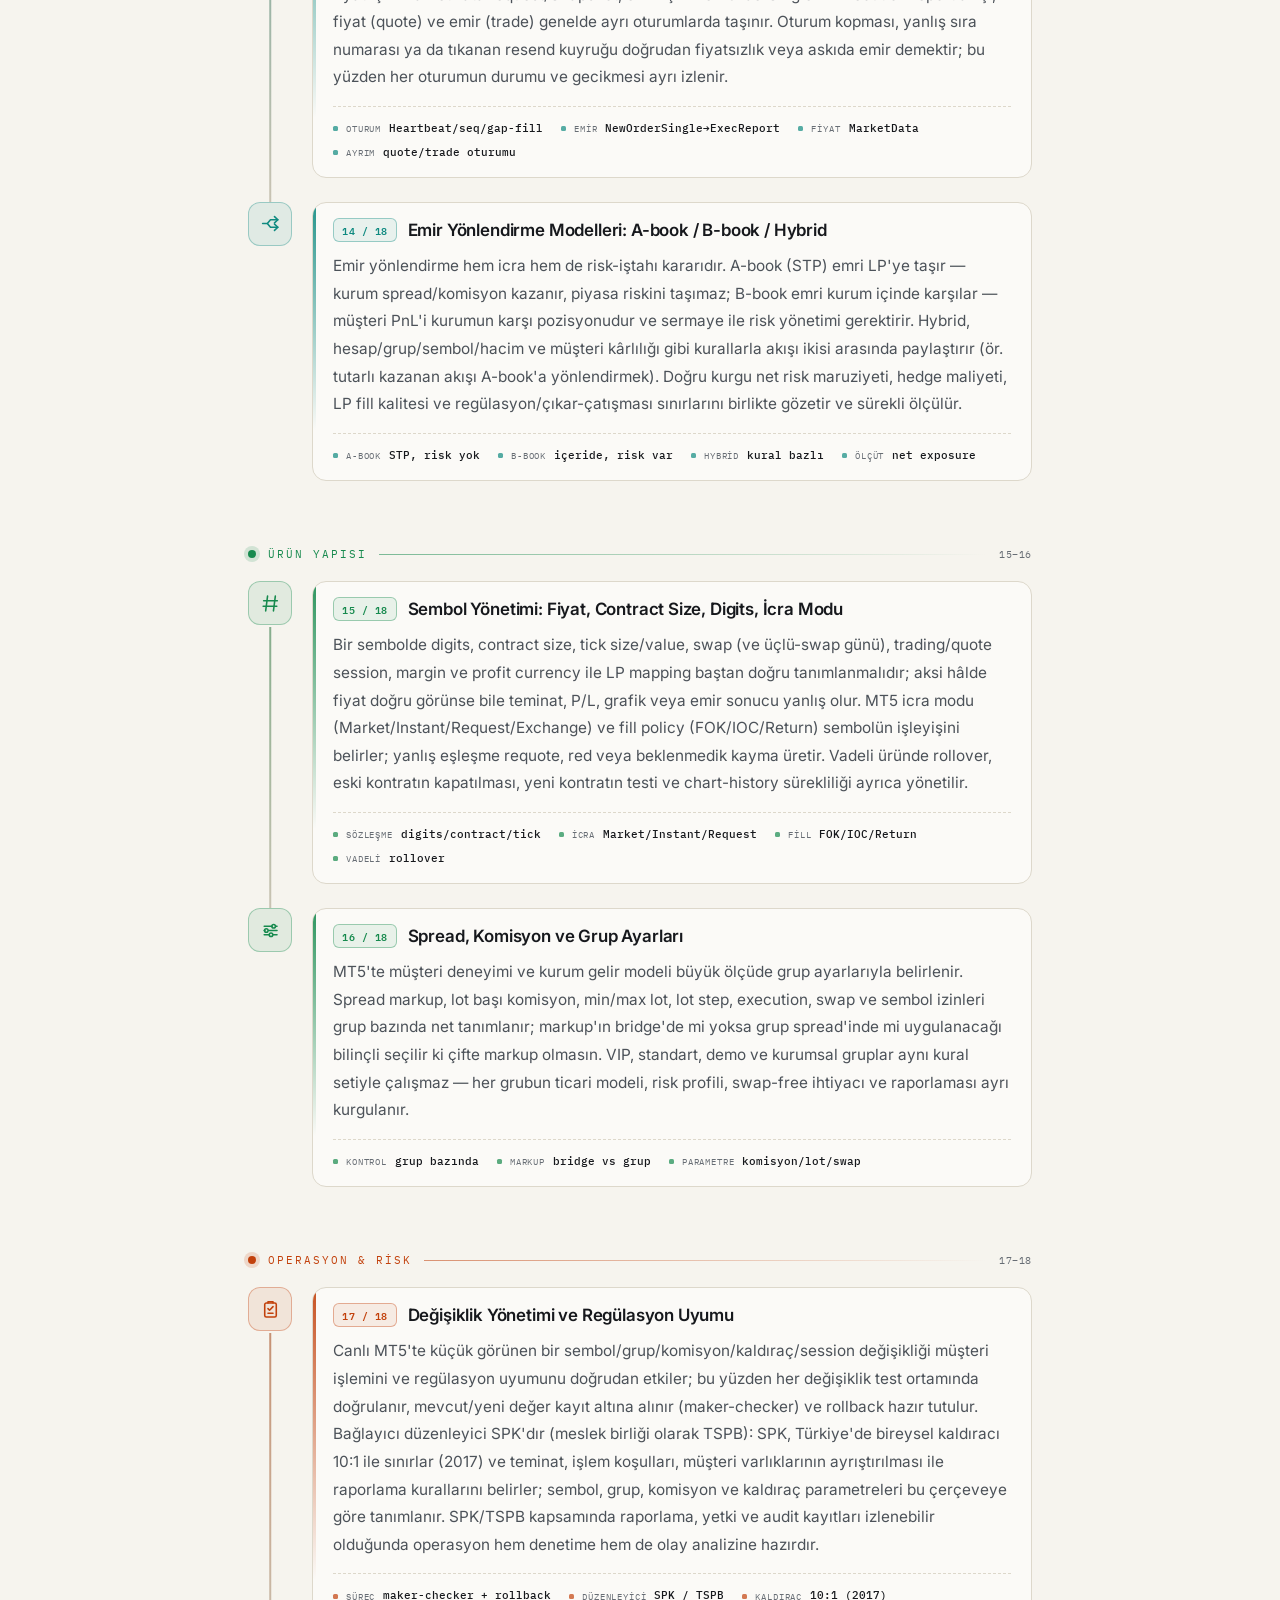
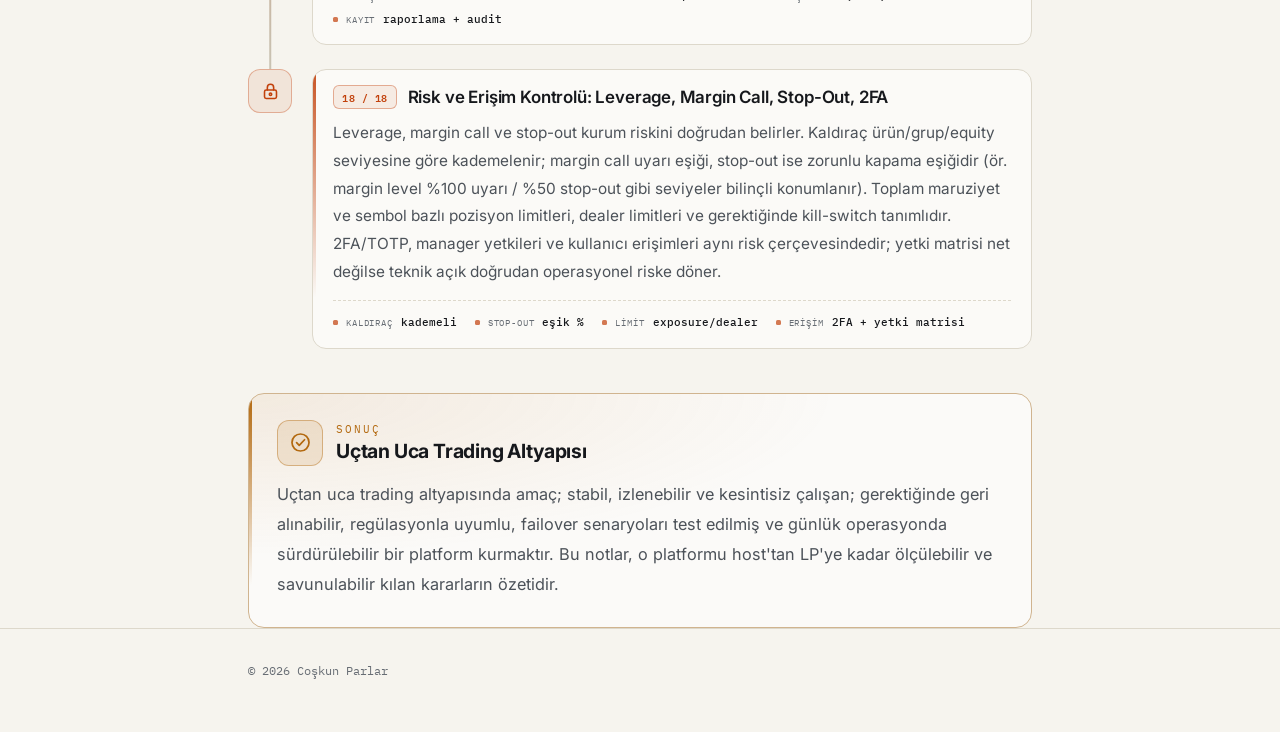
==== commit 6592c2e9: "Rename technical notes return link to Portfolio" ====
--- a/notes.html
+++ b/notes.html
@@ -6,7 +6,7 @@
 <meta name="description" content="Coşkun Parlar — Uçtan Uca Trading Altyapısı Kurulum Notları" />
 <title>Teknik Notlar — Coşkun Parlar</title>
 <link rel="canonical" href="https://coskunparlar.github.io/notes.html" />
-<link rel="icon" type="image/svg+xml" href="data:image/svg+xml,<svg xmlns='http://www.w3.org/2000/svg'%20viewBox='0%200%2064%2064'><rect%20width='64'%20height='64'%20rx='14'%20fill='%230a0c10'/><path%20d='M18%2020l12%2012-12%2012'%20stroke='%23f0a940'%20stroke-width='7'%20fill='none'%20stroke-linecap='round'%20stroke-linejoin='round'/><path%20d='M36%2044h12'%20stroke='%23e9e6dd'%20stroke-width='7'%20stroke-linecap='round'/></svg>" />
+<link rel="icon" type="image/svg+xml" href="data:image/svg+xml,<svg xmlns='http://www.w3.org/2000/svg'%20viewBox='0%200%2064%2064'><rect%20width='64'%20height='64'%20rx='14'%20fill='%230a0c10'/><path%20d='M32%2030%2018%2019M32%2030%2046%2019M32%2030v17'%20stroke='%23f0a940'%20stroke-width='3'%20stroke-linecap='round'/><circle%20cx='18'%20cy='19'%20r='5.5'%20fill='%23f0a940'/><circle%20cx='46'%20cy='19'%20r='5.5'%20fill='%23f0a940'/><circle%20cx='32'%20cy='47'%20r='5.5'%20fill='%23f0a940'/><circle%20cx='32'%20cy='30'%20r='7'%20fill='%23e9e6dd'/></svg>" />
 <meta name="theme-color" media="(prefers-color-scheme: dark)" content="#0a0c10" />
 <meta name="theme-color" media="(prefers-color-scheme: light)" content="#f6f4ee" />
 <meta property="og:type" content="website" />
@@ -220,7 +220,7 @@
 
 <div class="wrap">
   <header class="top">
-    <a href="index.html" class="back-link" id="back-link">← CV'ye dön</a>
+    <a href="index.html" class="back-link" id="back-link">← Portföye dön</a>
     <div class="kicker" id="kicker"></div>
     <h1 class="title" id="page-title"></h1>
     <p class="lede" id="page-lede"></p>
@@ -275,7 +275,7 @@
       "langBtn": "EN",
       "uiTheme": "Temayı değiştir",
       "uiLangSwitch": "Switch to English",
-      "backLink": "← CV'ye dön",
+      "backLink": "← Portföye dön",
       "kicker": "Teknik Notlar",
       "pageTitle": "Uçtan Uca Trading Altyapısı Kurulum Notları",
       "pageLede": "Bir trading platformunu fiziksel host'tan LP bağlantısına kadar kuran ve doğrulayan saha notları. Her not; altyapı, ağ, platform, likidite, ürün ve risk katmanında tek bir kararı somut parametreler, eşikler ve doğrulama kriterleriyle anlatır — VMware, MetaTrader 5 ve FIX pratiğine, SPK/TSPB mevzuatına dayanır.",
@@ -378,7 +378,7 @@
       "langBtn": "TR",
       "uiTheme": "Toggle theme",
       "uiLangSwitch": "Türkçeye geç",
-      "backLink": "← Back to CV",
+      "backLink": "← Back to Portfolio",
       "kicker": "Technical Notes",
       "pageTitle": "End-to-End Trading Infrastructure Setup Notes",
       "pageLede": "Field notes for building and validating a trading platform from bare-metal host to LP connectivity. Each note captures one decision — with concrete parameters, thresholds and checks — across infrastructure, network, platform, liquidity, product and risk, grounded in VMware, MetaTrader 5 and FIX practice, and SPK/TSPB regulation.",
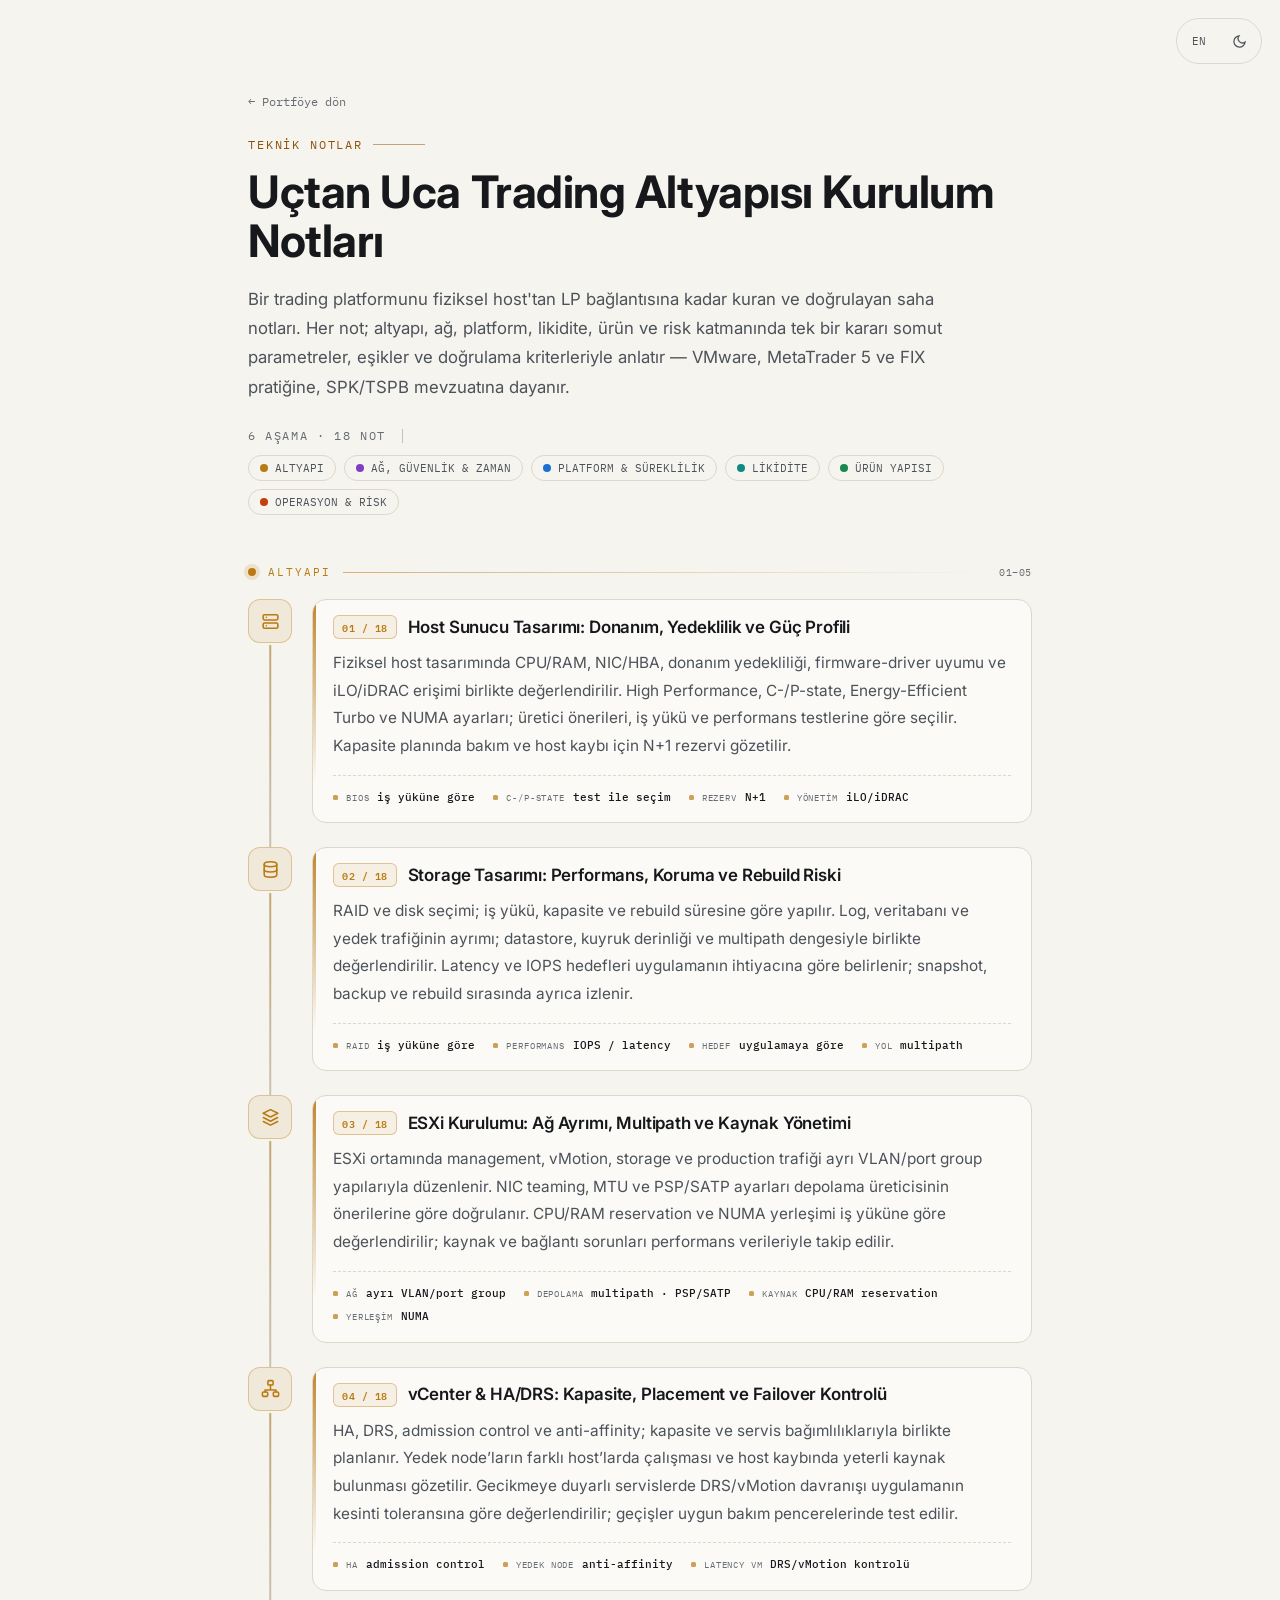
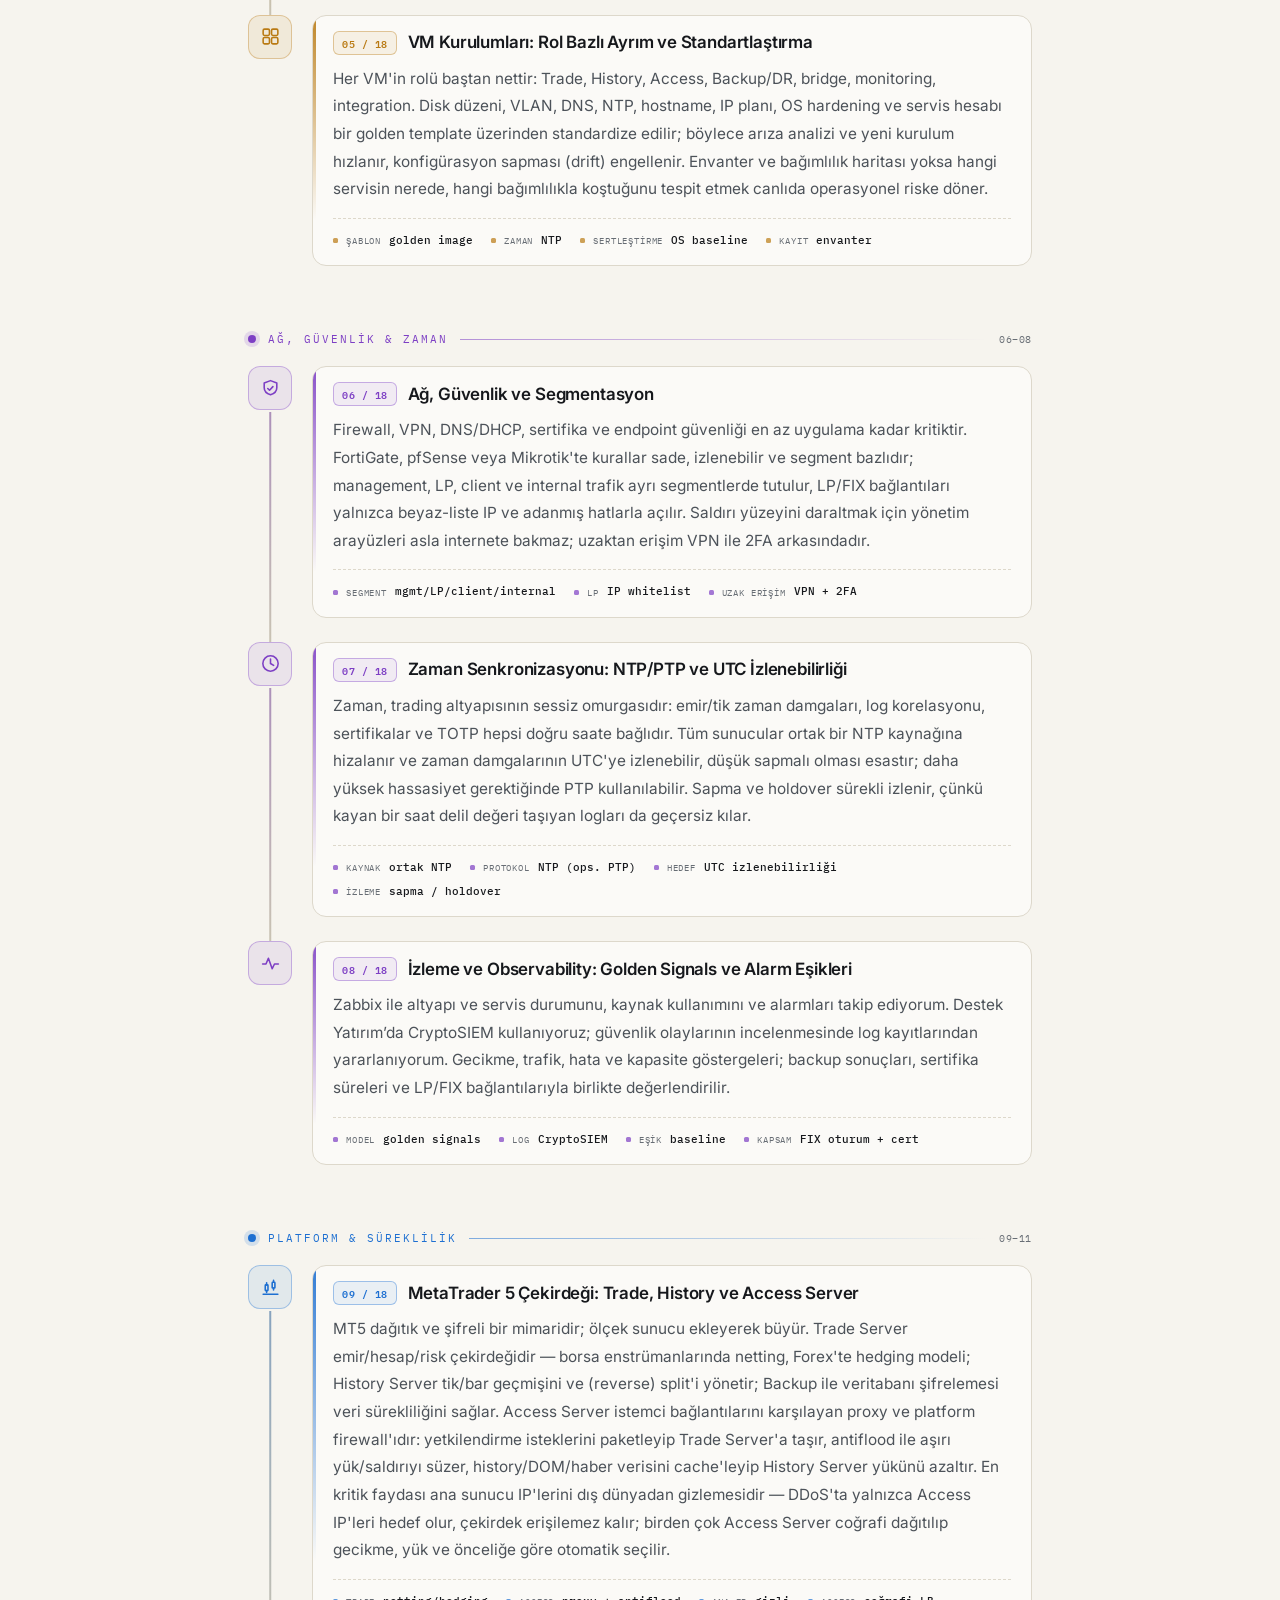
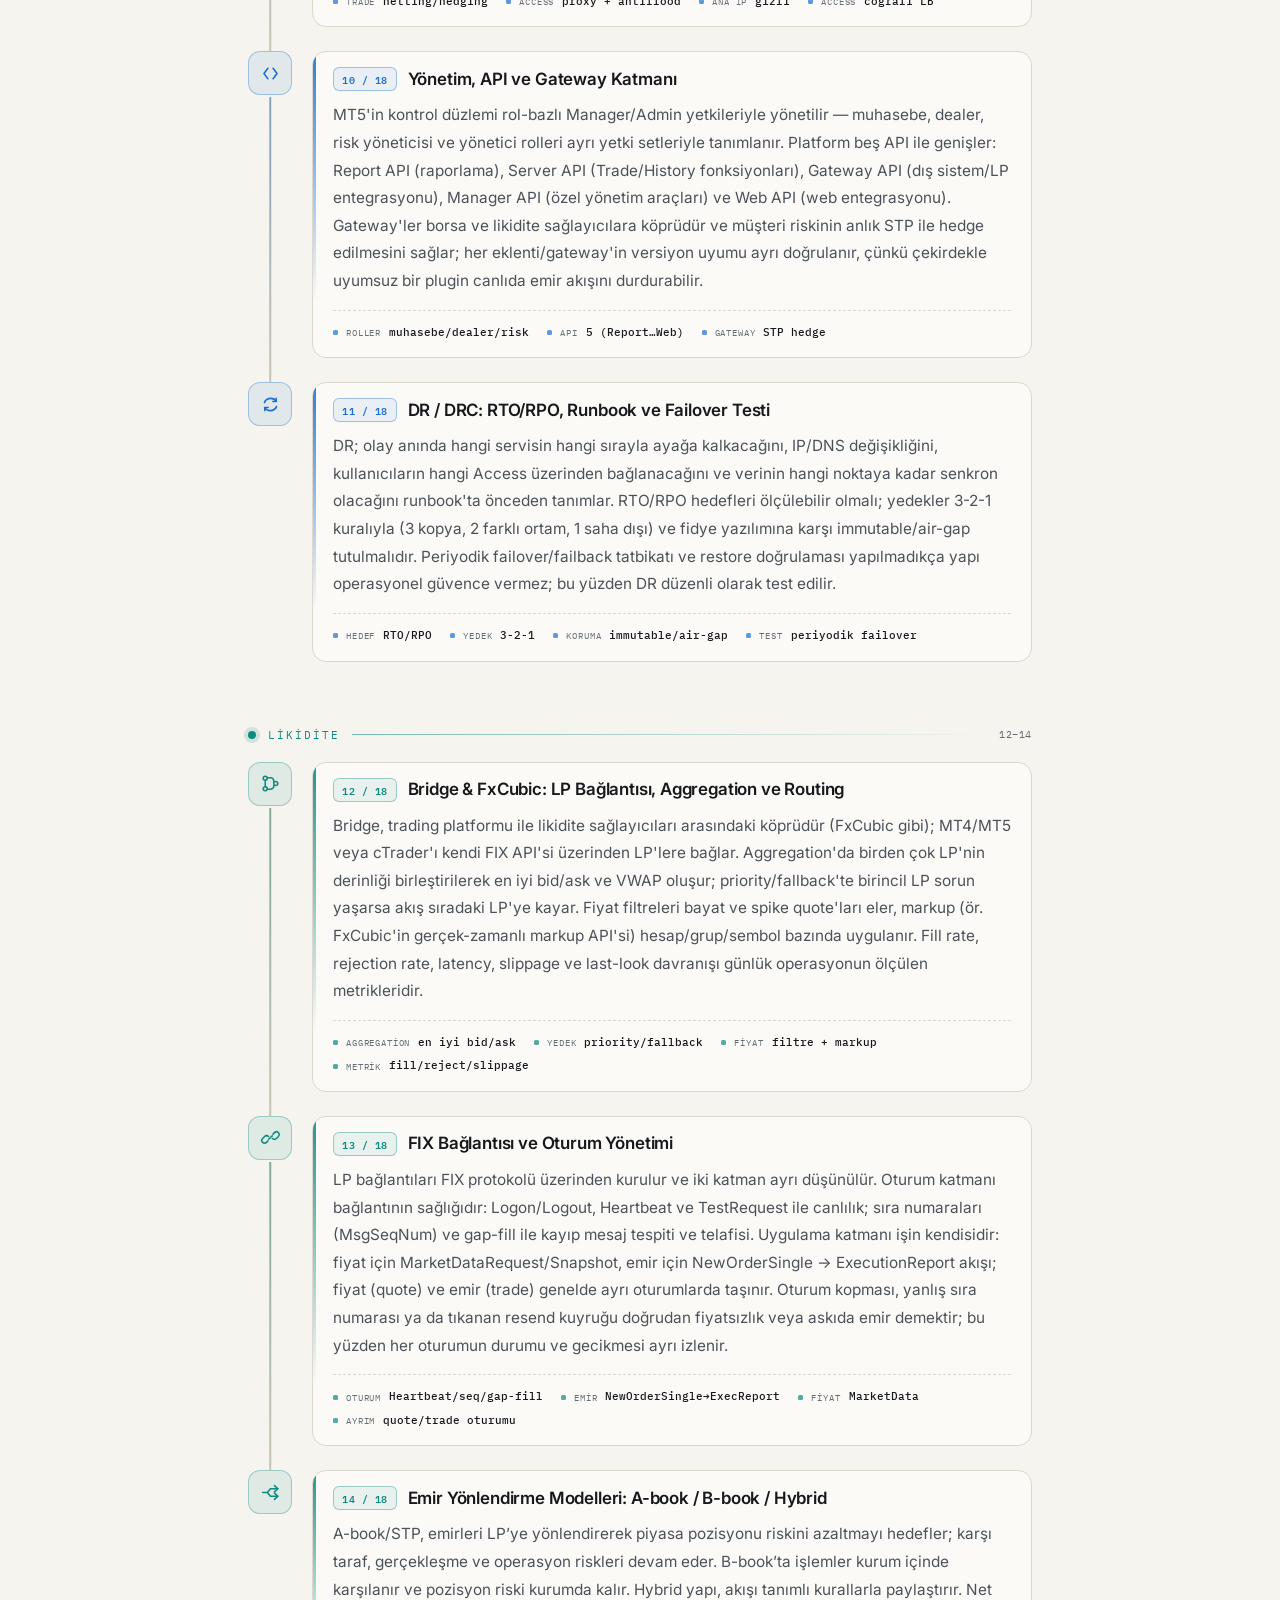
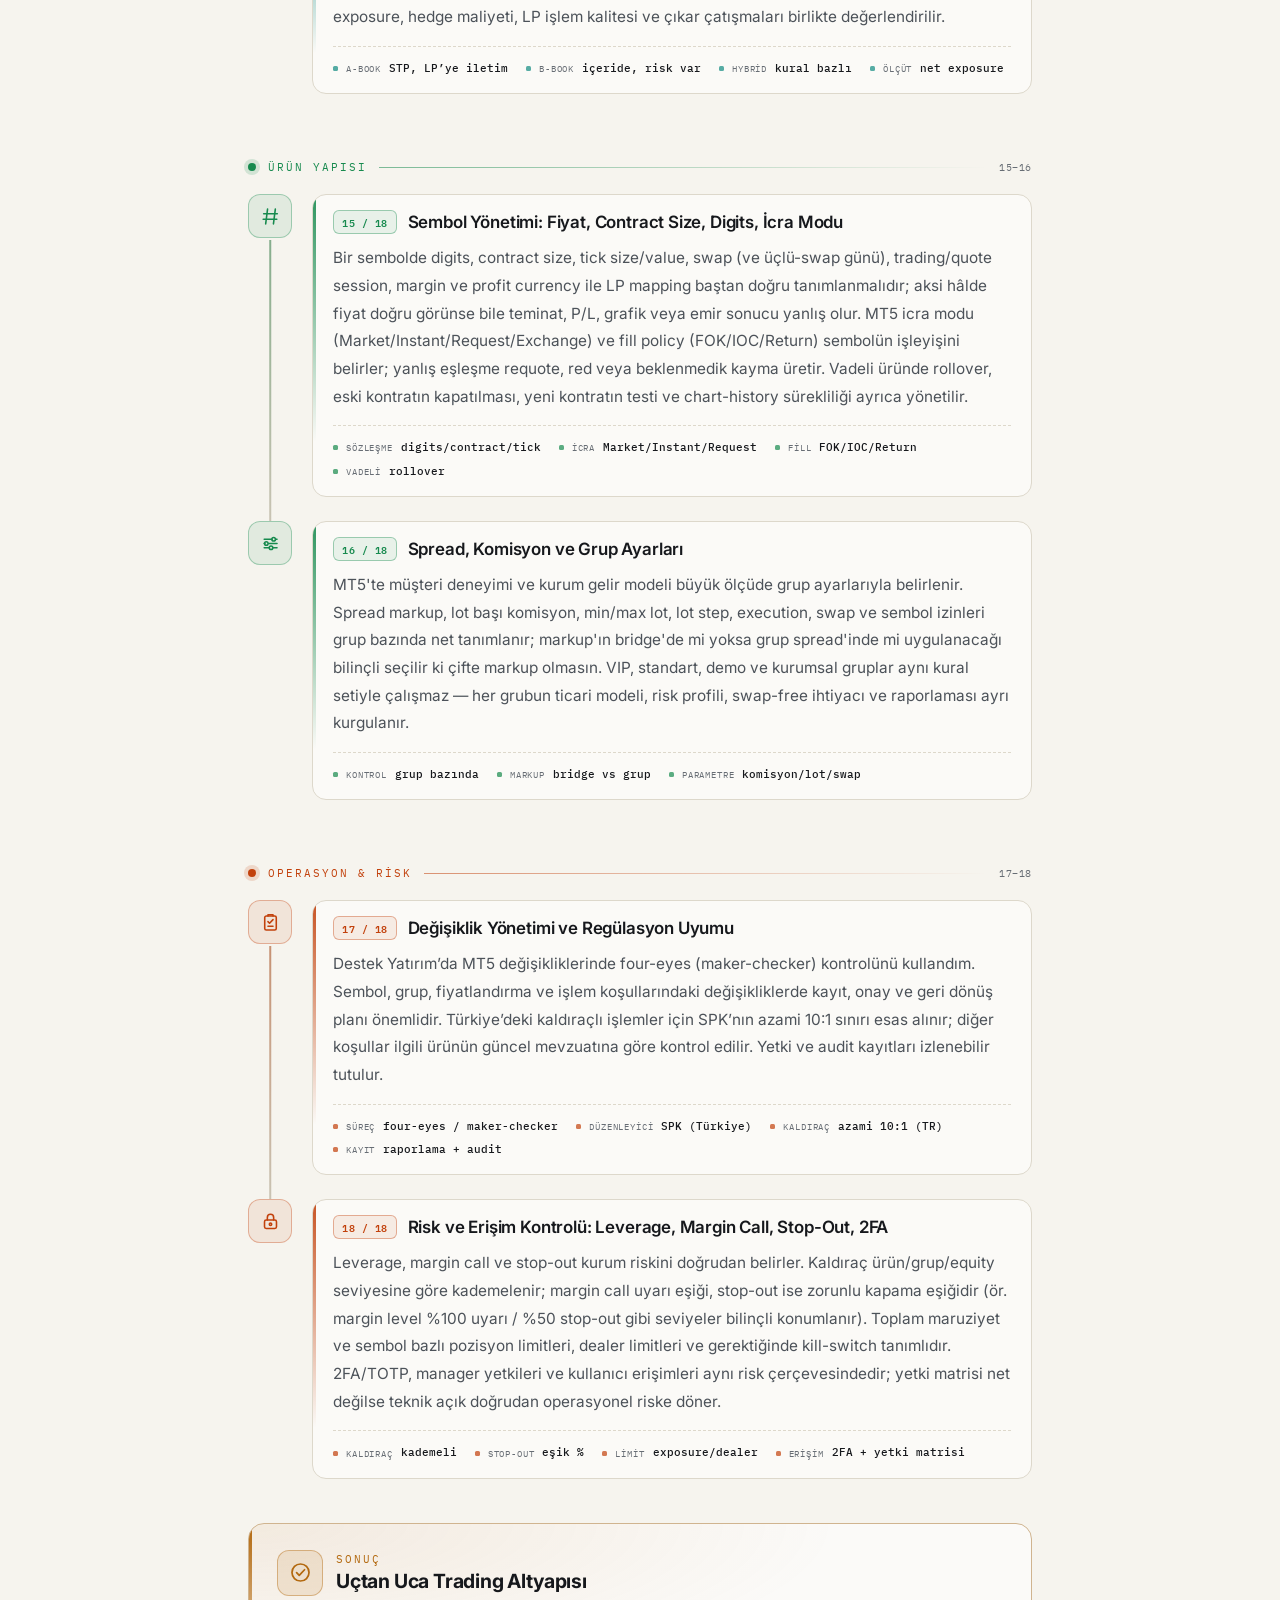
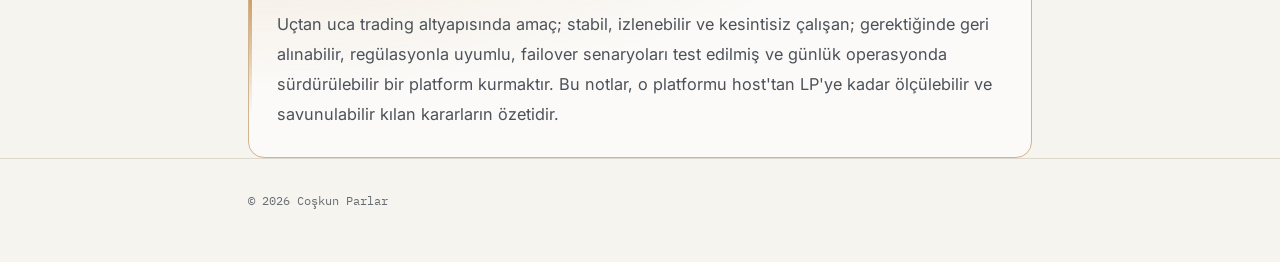
==== commit 916b3277: "Clarify concise bilingual notes and verified SIEM/four-eyes experience" ====
--- a/notes.html
+++ b/notes.html
@@ -271,213 +271,1267 @@
   };
 
   const content = {
-    "tr": {
-      "langBtn": "EN",
-      "uiTheme": "Temayı değiştir",
-      "uiLangSwitch": "Switch to English",
-      "backLink": "← Portföye dön",
-      "kicker": "Teknik Notlar",
-      "pageTitle": "Uçtan Uca Trading Altyapısı Kurulum Notları",
-      "pageLede": "Bir trading platformunu fiziksel host'tan LP bağlantısına kadar kuran ve doğrulayan saha notları. Her not; altyapı, ağ, platform, likidite, ürün ve risk katmanında tek bir kararı somut parametreler, eşikler ve doğrulama kriterleriyle anlatır — VMware, MetaTrader 5 ve FIX pratiğine, SPK/TSPB mevzuatına dayanır.",
-      "metaCount": "6 AŞAMA · 18 NOT",
-      "phases": [
-        { "id": "infra", "tone": "tone-1", "name": "ALTYAPI", "notes": [
-          { "icon": "host", "title": "Host Sunucu Tasarımı: Donanım, Yedeklilik ve Güç Profili",
-            "paragraphs": ["Fiziksel host tasarımı; CPU ve RAM'in yanında NIC ve HBA sayısı, PSU/fan yedekliliği, firmware-driver uyumu ve iLO/iDRAC üzerinden out-of-band yönetimi kapsar. Trading yükü latency-hassas olduğu için BIOS güç profilini High Performance'a sabitler, C-state/P-state ve Energy-Efficient Turbo'yu kapatır, Node Interleaving'i devre dışı bırakırım; böylece çekirdek frekansı dalgalanmaz ve jitter düşer. Kapasite, bir host kaybı veya bakım senaryosunda servisleri komşu node'a taşıyacak N+1 rezervi hedefler; NUMA sınırları baştan planlanır ki kritik VM'ler tek düğümde kalsın."],
-            "specs": [["BIOS","High Performance"],["C-/P-state","kapalı"],["Rezerv","N+1"],["Yönetim","iLO/iDRAC"]],
-            "tags": ["N+1","iLO/iDRAC","HBA","C-state kapalı","NUMA"] },
-          { "icon": "storage", "title": "Storage Tasarımı: Performans, Koruma ve Rebuild Riski",
-            "paragraphs": ["RAID seviyesi, disk tipi, datastore ayrımı ve latency eşikleri stabiliteyi doğrudan belirler. Büyük disklerde rebuild penceresi uzadığı için kritik yüklerde RAID 5 yerine RAID 6, yüksek IOPS isteyen Trade/DB rollerinde RAID 10 kullanırım; log, veritabanı ve yedek trafiğini ayrı datastore'lara bölerim ki biri diğerinin I/O'sunu boğmasın. Buradaki hedef, veri kaybını önlemenin yanında; rebuild, snapshot ve backup anında trading VM'lerinin disk gecikmesini eşik altında (tipik olarak tek haneli ms) tutmak, kuyruk derinliği ve multipath dengesini izlemektir."],
-            "specs": [["Kritik yük","RAID 6"],["Yüksek IOPS","RAID 10"],["Latency","<~10 ms"],["Ayrım","log/DB/backup"]],
-            "tags": ["RAID 6","RAID 10","IOPS","datastore ayrımı","multipath"] },
-          { "icon": "esxi", "title": "ESXi Kurulumu: Ağ Ayrımı, Multipath ve Kaynak Yönetimi",
-            "paragraphs": ["ESXi'de management, vMotion, storage ve production trafiğini ayrı VLAN/port group'a bölerim; NIC teaming, MTU ve multipath'te varsayılana güvenmem, PSP/SATP'yi storage vendor önerisine göre doğrularım. Trading VM'lerinde kararlı performans için CPU/RAM reservation ve NUMA yerleşimine dikkat eder, güç profilini performans tarafında tutarım. Yanlış path policy ya da hatalı ağ ayrımı, storage tarafındaki kısa bir problemi VM outage seviyesine taşıyabilir; bu yüzden yol ve kaynak dengesi sürekli izlenir."],
-            "specs": [["Ağ","ayrı VLAN/port group"],["Depolama","multipath · PSP/SATP"],["Kaynak","CPU/RAM reservation"],["Yerleşim","NUMA"]],
-            "tags": ["VLAN/port group","NIC teaming","multipath","PSP/SATP","CPU/RAM reservation","NUMA"] },
-          { "icon": "cluster", "title": "vCenter & HA/DRS: Kapasite, Placement ve Failover Kontrolü",
-            "paragraphs": ["HA, DRS, admission control ve anti-affinity birlikte kurgulanır. Birbirinin yedeği olan Trade node'ları anti-affinity ile aynı fiziksel host'a düşmez; admission control, bir host kaybında yeniden başlatma için yeterli kapasiteyi garanti eder ve bu, host katmanındaki N+1 rezerviyle tutarlıdır. Latency-hassas VM'lerde CPU affinity'yi bozmamak için DRS'i bu VM'lerde manuel/partially-automated tutar ya da ayrı bir küme kullanırım; HA doğru yerleşim, ağ erişimi ve kapasiteyle servisin host kaybı sonrası kontrollü sürmesini sağlar."],
-            "specs": [["HA","admission control"],["Yedek node","anti-affinity"],["Latency VM","manuel DRS"]],
-            "tags": ["HA","DRS","admission control","anti-affinity"] },
-          { "icon": "vm", "title": "VM Kurulumları: Rol Bazlı Ayrım ve Standartlaştırma",
-            "paragraphs": ["Her VM'in rolü baştan nettir: Trade, History, Access, Backup/DR, bridge, monitoring, integration. Disk düzeni, VLAN, DNS, NTP, hostname, IP planı, OS hardening ve servis hesabı bir golden template üzerinden standardize edilir; böylece arıza analizi ve yeni kurulum hızlanır, konfigürasyon sapması (drift) engellenir. Envanter ve bağımlılık haritası yoksa hangi servisin nerede, hangi bağımlılıkla koştuğunu tespit etmek canlıda operasyonel riske döner."],
-            "specs": [["Şablon","golden image"],["Zaman","NTP"],["Sertleştirme","OS baseline"],["Kayıt","envanter"]],
-            "tags": ["golden template","OS hardening","DNS/NTP","IP planı","drift kontrolü"] }
-        ]},
-        { "id": "network", "tone": "tone-2", "name": "AĞ, GÜVENLİK & ZAMAN", "notes": [
-          { "icon": "shield", "title": "Ağ, Güvenlik ve Segmentasyon",
-            "paragraphs": ["Firewall, VPN, DNS/DHCP, sertifika ve endpoint güvenliği en az uygulama kadar kritiktir. FortiGate, pfSense veya Mikrotik'te kurallar sade, izlenebilir ve segment bazlıdır; management, LP, client ve internal trafik ayrı segmentlerde tutulur, LP/FIX bağlantıları yalnızca beyaz-liste IP ve adanmış hatlarla açılır. Saldırı yüzeyini daraltmak için yönetim arayüzleri asla internete bakmaz; uzaktan erişim VPN ile 2FA arkasındadır."],
-            "specs": [["Segment","mgmt/LP/client/internal"],["LP","IP whitelist"],["Uzak erişim","VPN + 2FA"]],
-            "tags": ["FortiGate","pfSense","Mikrotik","segmentasyon","IP whitelist"] },
-          { "icon": "clock", "title": "Zaman Senkronizasyonu: NTP/PTP ve UTC İzlenebilirliği",
-            "paragraphs": ["Zaman, trading altyapısının sessiz omurgasıdır: emir/tik zaman damgaları, log korelasyonu, sertifikalar ve TOTP hepsi doğru saate bağlıdır. Tüm sunucular ortak bir NTP kaynağına hizalanır ve zaman damgalarının UTC'ye izlenebilir, düşük sapmalı olması esastır; daha yüksek hassasiyet gerektiğinde PTP kullanılabilir. Sapma ve holdover sürekli izlenir, çünkü kayan bir saat delil değeri taşıyan logları da geçersiz kılar."],
-            "specs": [["Kaynak","ortak NTP"],["Protokol","NTP (ops. PTP)"],["Hedef","UTC izlenebilirliği"],["İzleme","sapma / holdover"]],
-            "tags": ["NTP","PTP","UTC izlenebilirliği","holdover izleme"] },
-          { "icon": "activity", "title": "İzleme ve Observability: Golden Signals ve Alarm Eşikleri",
-            "paragraphs": ["Etkili izleme golden signals'ı temel alır: gecikme, trafik/throughput, hata oranı ve doygunluk (saturation) her katmanda toplanır. Alarm kapsamı latency, packet loss, disk kuyruğu, servis durumu, log büyümesi, backup job sonucu, sertifika süresi, hatalı login ve LP/FIX oturum kopmalarını içerir. Metrikler zaman-serisi ve merkezî log (SIEM/syslog) olarak saklanır, eşikler statik sayılar yerine temel-çizgiye (baseline) göre kurulur; amaç arızayı müşteri fark etmeden, henüz sessizken yakalamaktır."],
-            "specs": [["Model","golden signals"],["Log","SIEM/syslog"],["Eşik","baseline"],["Kapsam","FIX oturum + cert"]],
-            "tags": ["golden signals","packet loss","disk queue","SIEM","cert expiry"] }
-        ]},
-        { "id": "platform", "tone": "tone-3", "name": "PLATFORM & SÜREKLİLİK", "notes": [
-          { "icon": "mt", "title": "MetaTrader 5 Çekirdeği: Trade, History ve Access Server",
-            "paragraphs": ["MT5 dağıtık ve şifreli bir mimaridir; ölçek sunucu ekleyerek büyür. Trade Server emir/hesap/risk çekirdeğidir — borsa enstrümanlarında netting, Forex'te hedging modeli; History Server tik/bar geçmişini ve (reverse) split'i yönetir; Backup ile veritabanı şifrelemesi veri sürekliliğini sağlar. Access Server istemci bağlantılarını karşılayan proxy ve platform firewall'ıdır: yetkilendirme isteklerini paketleyip Trade Server'a taşır, antiflood ile aşırı yük/saldırıyı süzer, history/DOM/haber verisini cache'leyip History Server yükünü azaltır. En kritik faydası ana sunucu IP'lerini dış dünyadan gizlemesidir — DDoS'ta yalnızca Access IP'leri hedef olur, çekirdek erişilemez kalır; birden çok Access Server coğrafi dağıtılıp gecikme, yük ve önceliğe göre otomatik seçilir."],
-            "specs": [["Trade","netting/hedging"],["Access","proxy + antiflood"],["Ana IP","gizli"],["Access","coğrafi LB"]],
-            "tags": ["Trade/History/Backup","Access Server","antiflood","IP gizleme","geo load-balancing"] },
-          { "icon": "api", "title": "Yönetim, API ve Gateway Katmanı",
-            "paragraphs": ["MT5'in kontrol düzlemi rol-bazlı Manager/Admin yetkileriyle yönetilir — muhasebe, dealer, risk yöneticisi ve yönetici rolleri ayrı yetki setleriyle tanımlanır. Platform beş API ile genişler: Report API (raporlama), Server API (Trade/History fonksiyonları), Gateway API (dış sistem/LP entegrasyonu), Manager API (özel yönetim araçları) ve Web API (web entegrasyonu). Gateway'ler borsa ve likidite sağlayıcılara köprüdür ve müşteri riskinin anlık STP ile hedge edilmesini sağlar; her eklenti/gateway'in versiyon uyumu ayrı doğrulanır, çünkü çekirdekle uyumsuz bir plugin canlıda emir akışını durdurabilir."],
-            "specs": [["Roller","muhasebe/dealer/risk"],["API","5 (Report…Web)"],["Gateway","STP hedge"]],
-            "tags": ["Manager/Admin","Report/Server/Gateway/Manager/Web API","STP","plugin uyumu"] },
-          { "icon": "dr", "title": "DR / DRC: RTO/RPO, Runbook ve Failover Testi",
-            "paragraphs": ["DR; olay anında hangi servisin hangi sırayla ayağa kalkacağını, IP/DNS değişikliğini, kullanıcıların hangi Access üzerinden bağlanacağını ve verinin hangi noktaya kadar senkron olacağını runbook'ta önceden tanımlar. RTO/RPO hedefleri ölçülebilir olmalı; yedekler 3-2-1 kuralıyla (3 kopya, 2 farklı ortam, 1 saha dışı) ve fidye yazılımına karşı immutable/air-gap tutulmalıdır. Periyodik failover/failback tatbikatı ve restore doğrulaması yapılmadıkça yapı operasyonel güvence vermez; bu yüzden DR düzenli olarak test edilir."],
-            "specs": [["Hedef","RTO/RPO"],["Yedek","3-2-1"],["Koruma","immutable/air-gap"],["Test","periyodik failover"]],
-            "tags": ["RTO/RPO","3-2-1","immutable backup","failover runbook","restore testi"] }
-        ]},
-        { "id": "liquidity", "tone": "tone-4", "name": "LİKİDİTE", "notes": [
-          { "icon": "bridge", "title": "Bridge & FxCubic: LP Bağlantısı, Aggregation ve Routing",
-            "paragraphs": ["Bridge, trading platformu ile likidite sağlayıcıları arasındaki köprüdür (FxCubic gibi); MT4/MT5 veya cTrader'ı kendi FIX API'si üzerinden LP'lere bağlar. Aggregation'da birden çok LP'nin derinliği birleştirilerek en iyi bid/ask ve VWAP oluşur; priority/fallback'te birincil LP sorun yaşarsa akış sıradaki LP'ye kayar. Fiyat filtreleri bayat ve spike quote'ları eler, markup (ör. FxCubic'in gerçek-zamanlı markup API'si) hesap/grup/sembol bazında uygulanır. Fill rate, rejection rate, latency, slippage ve last-look davranışı günlük operasyonun ölçülen metrikleridir."],
-            "specs": [["Aggregation","en iyi bid/ask"],["Yedek","priority/fallback"],["Fiyat","filtre + markup"],["Metrik","fill/reject/slippage"]],
-            "tags": ["FxCubic","aggregation","priority/fallback","markup","last look","slippage"] },
-          { "icon": "link", "title": "FIX Bağlantısı ve Oturum Yönetimi",
-            "paragraphs": ["LP bağlantıları FIX protokolü üzerinden kurulur ve iki katman ayrı düşünülür. Oturum katmanı bağlantının sağlığıdır: Logon/Logout, Heartbeat ve TestRequest ile canlılık; sıra numaraları (MsgSeqNum) ve gap-fill ile kayıp mesaj tespiti ve telafisi. Uygulama katmanı işin kendisidir: fiyat için MarketDataRequest/Snapshot, emir için NewOrderSingle → ExecutionReport akışı; fiyat (quote) ve emir (trade) genelde ayrı oturumlarda taşınır. Oturum kopması, yanlış sıra numarası ya da tıkanan resend kuyruğu doğrudan fiyatsızlık veya askıda emir demektir; bu yüzden her oturumun durumu ve gecikmesi ayrı izlenir."],
-            "specs": [["Oturum","Heartbeat/seq/gap-fill"],["Emir","NewOrderSingle→ExecReport"],["Fiyat","MarketData"],["Ayrım","quote/trade oturumu"]],
-            "tags": ["FIX 4.4","heartbeat","sequence/gap-fill","NewOrderSingle","ExecutionReport"] },
-          { "icon": "split", "title": "Emir Yönlendirme Modelleri: A-book / B-book / Hybrid",
-            "paragraphs": ["Emir yönlendirme hem icra hem de risk-iştahı kararıdır. A-book (STP) emri LP'ye taşır — kurum spread/komisyon kazanır, piyasa riskini taşımaz; B-book emri kurum içinde karşılar — müşteri PnL'i kurumun karşı pozisyonudur ve sermaye ile risk yönetimi gerektirir. Hybrid, hesap/grup/sembol/hacim ve müşteri kârlılığı gibi kurallarla akışı ikisi arasında paylaştırır (ör. tutarlı kazanan akışı A-book'a yönlendirmek). Doğru kurgu net risk maruziyeti, hedge maliyeti, LP fill kalitesi ve regülasyon/çıkar-çatışması sınırlarını birlikte gözetir ve sürekli ölçülür."],
-            "specs": [["A-book","STP, risk yok"],["B-book","içeride, risk var"],["Hybrid","kural bazlı"],["Ölçüt","net exposure"]],
-            "tags": ["A-book/STP","B-book","hybrid","risk yönetimi","exposure"] }
-        ]},
-        { "id": "product", "tone": "tone-5", "name": "ÜRÜN YAPISI", "notes": [
-          { "icon": "symbol", "title": "Sembol Yönetimi: Fiyat, Contract Size, Digits, İcra Modu",
-            "paragraphs": ["Bir sembolde digits, contract size, tick size/value, swap (ve üçlü-swap günü), trading/quote session, margin ve profit currency ile LP mapping baştan doğru tanımlanmalıdır; aksi hâlde fiyat doğru görünse bile teminat, P/L, grafik veya emir sonucu yanlış olur. MT5 icra modu (Market/Instant/Request/Exchange) ve fill policy (FOK/IOC/Return) sembolün işleyişini belirler; yanlış eşleşme requote, red veya beklenmedik kayma üretir. Vadeli üründe rollover, eski kontratın kapatılması, yeni kontratın testi ve chart-history sürekliliği ayrıca yönetilir."],
-            "specs": [["Sözleşme","digits/contract/tick"],["İcra","Market/Instant/Request"],["Fill","FOK/IOC/Return"],["Vadeli","rollover"]],
-            "tags": ["digits","contract size","tick value","execution mode","fill policy","rollover"] },
-          { "icon": "sliders", "title": "Spread, Komisyon ve Grup Ayarları",
-            "paragraphs": ["MT5'te müşteri deneyimi ve kurum gelir modeli büyük ölçüde grup ayarlarıyla belirlenir. Spread markup, lot başı komisyon, min/max lot, lot step, execution, swap ve sembol izinleri grup bazında net tanımlanır; markup'ın bridge'de mi yoksa grup spread'inde mi uygulanacağı bilinçli seçilir ki çifte markup olmasın. VIP, standart, demo ve kurumsal gruplar aynı kural setiyle çalışmaz — her grubun ticari modeli, risk profili, swap-free ihtiyacı ve raporlaması ayrı kurgulanır."],
-            "specs": [["Kontrol","grup bazında"],["Markup","bridge vs grup"],["Parametre","komisyon/lot/swap"]],
-            "tags": ["spread markup","komisyon","lot step","execution","grup"] }
-        ]},
-        { "id": "ops", "tone": "tone-6", "name": "OPERASYON & RİSK", "notes": [
-          { "icon": "change", "title": "Değişiklik Yönetimi ve Regülasyon Uyumu",
-            "paragraphs": ["Canlı MT5'te küçük görünen bir sembol/grup/komisyon/kaldıraç/session değişikliği müşteri işlemini ve regülasyon uyumunu doğrudan etkiler; bu yüzden her değişiklik test ortamında doğrulanır, mevcut/yeni değer kayıt altına alınır (maker-checker) ve rollback hazır tutulur. Bağlayıcı düzenleyici SPK'dır (meslek birliği olarak TSPB): SPK, Türkiye'de bireysel kaldıracı 10:1 ile sınırlar (2017) ve teminat, işlem koşulları, müşteri varlıklarının ayrıştırılması ile raporlama kurallarını belirler; sembol, grup, komisyon ve kaldıraç parametreleri bu çerçeveye göre tanımlanır. SPK/TSPB kapsamında raporlama, yetki ve audit kayıtları izlenebilir olduğunda operasyon hem denetime hem de olay analizine hazırdır."],
-            "specs": [["Süreç","maker-checker + rollback"],["Düzenleyici","SPK / TSPB"],["Kaldıraç","10:1 (2017)"],["Kayıt","raporlama + audit"]],
-            "tags": ["maker-checker","SPK 10:1","teminat","raporlama","audit"] },
-          { "icon": "risk", "title": "Risk ve Erişim Kontrolü: Leverage, Margin Call, Stop-Out, 2FA",
-            "paragraphs": ["Leverage, margin call ve stop-out kurum riskini doğrudan belirler. Kaldıraç ürün/grup/equity seviyesine göre kademelenir; margin call uyarı eşiği, stop-out ise zorunlu kapama eşiğidir (ör. margin level %100 uyarı / %50 stop-out gibi seviyeler bilinçli konumlanır). Toplam maruziyet ve sembol bazlı pozisyon limitleri, dealer limitleri ve gerektiğinde kill-switch tanımlıdır. 2FA/TOTP, manager yetkileri ve kullanıcı erişimleri aynı risk çerçevesindedir; yetki matrisi net değilse teknik açık doğrudan operasyonel riske döner."],
-            "specs": [["Kaldıraç","kademeli"],["Stop-out","eşik %"],["Limit","exposure/dealer"],["Erişim","2FA + yetki matrisi"]],
-            "tags": ["leverage","margin call","stop-out","kill switch","2FA/TOTP","exposure limit"] }
-        ]}
+  "tr": {
+    "langBtn": "EN",
+    "uiTheme": "Temayı değiştir",
+    "uiLangSwitch": "Switch to English",
+    "backLink": "← Portföye dön",
+    "kicker": "Teknik Notlar",
+    "pageTitle": "Uçtan Uca Trading Altyapısı Kurulum Notları",
+    "pageLede": "Bir trading platformunu fiziksel host'tan LP bağlantısına kadar kuran ve doğrulayan saha notları. Her not; altyapı, ağ, platform, likidite, ürün ve risk katmanında tek bir kararı somut parametreler, eşikler ve doğrulama kriterleriyle anlatır — VMware, MetaTrader 5 ve FIX pratiğine, SPK/TSPB mevzuatına dayanır.",
+    "metaCount": "6 AŞAMA · 18 NOT",
+    "phases": [
+      {
+        "id": "infra",
+        "tone": "tone-1",
+        "name": "ALTYAPI",
+        "notes": [
+          {
+            "icon": "host",
+            "title": "Host Sunucu Tasarımı: Donanım, Yedeklilik ve Güç Profili",
+            "paragraphs": [
+              "Fiziksel host tasarımında CPU/RAM, NIC/HBA, donanım yedekliliği, firmware-driver uyumu ve iLO/iDRAC erişimi birlikte değerlendirilir. High Performance, C-/P-state, Energy-Efficient Turbo ve NUMA ayarları; üretici önerileri, iş yükü ve performans testlerine göre seçilir. Kapasite planında bakım ve host kaybı için N+1 rezervi gözetilir."
+            ],
+            "specs": [
+              [
+                "BIOS",
+                "iş yüküne göre"
+              ],
+              [
+                "C-/P-state",
+                "test ile seçim"
+              ],
+              [
+                "Rezerv",
+                "N+1"
+              ],
+              [
+                "Yönetim",
+                "iLO/iDRAC"
+              ]
+            ],
+            "tags": [
+              "N+1",
+              "iLO/iDRAC",
+              "HBA",
+              "C-state değerlendirmesi",
+              "NUMA"
+            ]
+          },
+          {
+            "icon": "storage",
+            "title": "Storage Tasarımı: Performans, Koruma ve Rebuild Riski",
+            "paragraphs": [
+              "RAID ve disk seçimi; iş yükü, kapasite ve rebuild süresine göre yapılır. Log, veritabanı ve yedek trafiğinin ayrımı; datastore, kuyruk derinliği ve multipath dengesiyle birlikte değerlendirilir. Latency ve IOPS hedefleri uygulamanın ihtiyacına göre belirlenir; snapshot, backup ve rebuild sırasında ayrıca izlenir."
+            ],
+            "specs": [
+              [
+                "RAID",
+                "iş yüküne göre"
+              ],
+              [
+                "Performans",
+                "IOPS / latency"
+              ],
+              [
+                "Hedef",
+                "uygulamaya göre"
+              ],
+              [
+                "Yol",
+                "multipath"
+              ]
+            ],
+            "tags": [
+              "RAID 6",
+              "RAID 10",
+              "IOPS",
+              "datastore ayrımı",
+              "multipath"
+            ]
+          },
+          {
+            "icon": "esxi",
+            "title": "ESXi Kurulumu: Ağ Ayrımı, Multipath ve Kaynak Yönetimi",
+            "paragraphs": [
+              "ESXi ortamında management, vMotion, storage ve production trafiği ayrı VLAN/port group yapılarıyla düzenlenir. NIC teaming, MTU ve PSP/SATP ayarları depolama üreticisinin önerilerine göre doğrulanır. CPU/RAM reservation ve NUMA yerleşimi iş yüküne göre değerlendirilir; kaynak ve bağlantı sorunları performans verileriyle takip edilir."
+            ],
+            "specs": [
+              [
+                "Ağ",
+                "ayrı VLAN/port group"
+              ],
+              [
+                "Depolama",
+                "multipath · PSP/SATP"
+              ],
+              [
+                "Kaynak",
+                "CPU/RAM reservation"
+              ],
+              [
+                "Yerleşim",
+                "NUMA"
+              ]
+            ],
+            "tags": [
+              "VLAN/port group",
+              "NIC teaming",
+              "multipath",
+              "PSP/SATP",
+              "CPU/RAM reservation",
+              "NUMA"
+            ]
+          },
+          {
+            "icon": "cluster",
+            "title": "vCenter & HA/DRS: Kapasite, Placement ve Failover Kontrolü",
+            "paragraphs": [
+              "HA, DRS, admission control ve anti-affinity; kapasite ve servis bağımlılıklarıyla birlikte planlanır. Yedek node’ların farklı host’larda çalışması ve host kaybında yeterli kaynak bulunması gözetilir. Gecikmeye duyarlı servislerde DRS/vMotion davranışı uygulamanın kesinti toleransına göre değerlendirilir; geçişler uygun bakım pencerelerinde test edilir."
+            ],
+            "specs": [
+              [
+                "HA",
+                "admission control"
+              ],
+              [
+                "Yedek node",
+                "anti-affinity"
+              ],
+              [
+                "Latency VM",
+                "DRS/vMotion kontrolü"
+              ]
+            ],
+            "tags": [
+              "HA",
+              "DRS",
+              "admission control",
+              "anti-affinity"
+            ]
+          },
+          {
+            "icon": "vm",
+            "title": "VM Kurulumları: Rol Bazlı Ayrım ve Standartlaştırma",
+            "paragraphs": [
+              "Her VM'in rolü baştan nettir: Trade, History, Access, Backup/DR, bridge, monitoring, integration. Disk düzeni, VLAN, DNS, NTP, hostname, IP planı, OS hardening ve servis hesabı bir golden template üzerinden standardize edilir; böylece arıza analizi ve yeni kurulum hızlanır, konfigürasyon sapması (drift) engellenir. Envanter ve bağımlılık haritası yoksa hangi servisin nerede, hangi bağımlılıkla koştuğunu tespit etmek canlıda operasyonel riske döner."
+            ],
+            "specs": [
+              [
+                "Şablon",
+                "golden image"
+              ],
+              [
+                "Zaman",
+                "NTP"
+              ],
+              [
+                "Sertleştirme",
+                "OS baseline"
+              ],
+              [
+                "Kayıt",
+                "envanter"
+              ]
+            ],
+            "tags": [
+              "golden template",
+              "OS hardening",
+              "DNS/NTP",
+              "IP planı",
+              "drift kontrolü"
+            ]
+          }
+        ]
+      },
+      {
+        "id": "network",
+        "tone": "tone-2",
+        "name": "AĞ, GÜVENLİK & ZAMAN",
+        "notes": [
+          {
+            "icon": "shield",
+            "title": "Ağ, Güvenlik ve Segmentasyon",
+            "paragraphs": [
+              "Firewall, VPN, DNS/DHCP, sertifika ve endpoint güvenliği en az uygulama kadar kritiktir. FortiGate, pfSense veya Mikrotik'te kurallar sade, izlenebilir ve segment bazlıdır; management, LP, client ve internal trafik ayrı segmentlerde tutulur, LP/FIX bağlantıları yalnızca beyaz-liste IP ve adanmış hatlarla açılır. Saldırı yüzeyini daraltmak için yönetim arayüzleri asla internete bakmaz; uzaktan erişim VPN ile 2FA arkasındadır."
+            ],
+            "specs": [
+              [
+                "Segment",
+                "mgmt/LP/client/internal"
+              ],
+              [
+                "LP",
+                "IP whitelist"
+              ],
+              [
+                "Uzak erişim",
+                "VPN + 2FA"
+              ]
+            ],
+            "tags": [
+              "FortiGate",
+              "pfSense",
+              "Mikrotik",
+              "segmentasyon",
+              "IP whitelist"
+            ]
+          },
+          {
+            "icon": "clock",
+            "title": "Zaman Senkronizasyonu: NTP/PTP ve UTC İzlenebilirliği",
+            "paragraphs": [
+              "Zaman, trading altyapısının sessiz omurgasıdır: emir/tik zaman damgaları, log korelasyonu, sertifikalar ve TOTP hepsi doğru saate bağlıdır. Tüm sunucular ortak bir NTP kaynağına hizalanır ve zaman damgalarının UTC'ye izlenebilir, düşük sapmalı olması esastır; daha yüksek hassasiyet gerektiğinde PTP kullanılabilir. Sapma ve holdover sürekli izlenir, çünkü kayan bir saat delil değeri taşıyan logları da geçersiz kılar."
+            ],
+            "specs": [
+              [
+                "Kaynak",
+                "ortak NTP"
+              ],
+              [
+                "Protokol",
+                "NTP (ops. PTP)"
+              ],
+              [
+                "Hedef",
+                "UTC izlenebilirliği"
+              ],
+              [
+                "İzleme",
+                "sapma / holdover"
+              ]
+            ],
+            "tags": [
+              "NTP",
+              "PTP",
+              "UTC izlenebilirliği",
+              "holdover izleme"
+            ]
+          },
+          {
+            "icon": "activity",
+            "title": "İzleme ve Observability: Golden Signals ve Alarm Eşikleri",
+            "paragraphs": [
+              "Zabbix ile altyapı ve servis durumunu, kaynak kullanımını ve alarmları takip ediyorum. Destek Yatırım’da CryptoSIEM kullanıyoruz; güvenlik olaylarının incelenmesinde log kayıtlarından yararlanıyorum. Gecikme, trafik, hata ve kapasite göstergeleri; backup sonuçları, sertifika süreleri ve LP/FIX bağlantılarıyla birlikte değerlendirilir."
+            ],
+            "specs": [
+              [
+                "Model",
+                "golden signals"
+              ],
+              [
+                "Log",
+                "CryptoSIEM"
+              ],
+              [
+                "Eşik",
+                "baseline"
+              ],
+              [
+                "Kapsam",
+                "FIX oturum + cert"
+              ]
+            ],
+            "tags": [
+              "golden signals",
+              "packet loss",
+              "disk queue",
+              "CryptoSIEM",
+              "cert expiry"
+            ]
+          }
+        ]
+      },
+      {
+        "id": "platform",
+        "tone": "tone-3",
+        "name": "PLATFORM & SÜREKLİLİK",
+        "notes": [
+          {
+            "icon": "mt",
+            "title": "MetaTrader 5 Çekirdeği: Trade, History ve Access Server",
+            "paragraphs": [
+              "MT5 dağıtık ve şifreli bir mimaridir; ölçek sunucu ekleyerek büyür. Trade Server emir/hesap/risk çekirdeğidir — borsa enstrümanlarında netting, Forex'te hedging modeli; History Server tik/bar geçmişini ve (reverse) split'i yönetir; Backup ile veritabanı şifrelemesi veri sürekliliğini sağlar. Access Server istemci bağlantılarını karşılayan proxy ve platform firewall'ıdır: yetkilendirme isteklerini paketleyip Trade Server'a taşır, antiflood ile aşırı yük/saldırıyı süzer, history/DOM/haber verisini cache'leyip History Server yükünü azaltır. En kritik faydası ana sunucu IP'lerini dış dünyadan gizlemesidir — DDoS'ta yalnızca Access IP'leri hedef olur, çekirdek erişilemez kalır; birden çok Access Server coğrafi dağıtılıp gecikme, yük ve önceliğe göre otomatik seçilir."
+            ],
+            "specs": [
+              [
+                "Trade",
+                "netting/hedging"
+              ],
+              [
+                "Access",
+                "proxy + antiflood"
+              ],
+              [
+                "Ana IP",
+                "gizli"
+              ],
+              [
+                "Access",
+                "coğrafi LB"
+              ]
+            ],
+            "tags": [
+              "Trade/History/Backup",
+              "Access Server",
+              "antiflood",
+              "IP gizleme",
+              "geo load-balancing"
+            ]
+          },
+          {
+            "icon": "api",
+            "title": "Yönetim, API ve Gateway Katmanı",
+            "paragraphs": [
+              "MT5'in kontrol düzlemi rol-bazlı Manager/Admin yetkileriyle yönetilir — muhasebe, dealer, risk yöneticisi ve yönetici rolleri ayrı yetki setleriyle tanımlanır. Platform beş API ile genişler: Report API (raporlama), Server API (Trade/History fonksiyonları), Gateway API (dış sistem/LP entegrasyonu), Manager API (özel yönetim araçları) ve Web API (web entegrasyonu). Gateway'ler borsa ve likidite sağlayıcılara köprüdür ve müşteri riskinin anlık STP ile hedge edilmesini sağlar; her eklenti/gateway'in versiyon uyumu ayrı doğrulanır, çünkü çekirdekle uyumsuz bir plugin canlıda emir akışını durdurabilir."
+            ],
+            "specs": [
+              [
+                "Roller",
+                "muhasebe/dealer/risk"
+              ],
+              [
+                "API",
+                "5 (Report…Web)"
+              ],
+              [
+                "Gateway",
+                "STP hedge"
+              ]
+            ],
+            "tags": [
+              "Manager/Admin",
+              "Report/Server/Gateway/Manager/Web API",
+              "STP",
+              "plugin uyumu"
+            ]
+          },
+          {
+            "icon": "dr",
+            "title": "DR / DRC: RTO/RPO, Runbook ve Failover Testi",
+            "paragraphs": [
+              "DR; olay anında hangi servisin hangi sırayla ayağa kalkacağını, IP/DNS değişikliğini, kullanıcıların hangi Access üzerinden bağlanacağını ve verinin hangi noktaya kadar senkron olacağını runbook'ta önceden tanımlar. RTO/RPO hedefleri ölçülebilir olmalı; yedekler 3-2-1 kuralıyla (3 kopya, 2 farklı ortam, 1 saha dışı) ve fidye yazılımına karşı immutable/air-gap tutulmalıdır. Periyodik failover/failback tatbikatı ve restore doğrulaması yapılmadıkça yapı operasyonel güvence vermez; bu yüzden DR düzenli olarak test edilir."
+            ],
+            "specs": [
+              [
+                "Hedef",
+                "RTO/RPO"
+              ],
+              [
+                "Yedek",
+                "3-2-1"
+              ],
+              [
+                "Koruma",
+                "immutable/air-gap"
+              ],
+              [
+                "Test",
+                "periyodik failover"
+              ]
+            ],
+            "tags": [
+              "RTO/RPO",
+              "3-2-1",
+              "immutable backup",
+              "failover runbook",
+              "restore testi"
+            ]
+          }
+        ]
+      },
+      {
+        "id": "liquidity",
+        "tone": "tone-4",
+        "name": "LİKİDİTE",
+        "notes": [
+          {
+            "icon": "bridge",
+            "title": "Bridge & FxCubic: LP Bağlantısı, Aggregation ve Routing",
+            "paragraphs": [
+              "Bridge, trading platformu ile likidite sağlayıcıları arasındaki köprüdür (FxCubic gibi); MT4/MT5 veya cTrader'ı kendi FIX API'si üzerinden LP'lere bağlar. Aggregation'da birden çok LP'nin derinliği birleştirilerek en iyi bid/ask ve VWAP oluşur; priority/fallback'te birincil LP sorun yaşarsa akış sıradaki LP'ye kayar. Fiyat filtreleri bayat ve spike quote'ları eler, markup (ör. FxCubic'in gerçek-zamanlı markup API'si) hesap/grup/sembol bazında uygulanır. Fill rate, rejection rate, latency, slippage ve last-look davranışı günlük operasyonun ölçülen metrikleridir."
+            ],
+            "specs": [
+              [
+                "Aggregation",
+                "en iyi bid/ask"
+              ],
+              [
+                "Yedek",
+                "priority/fallback"
+              ],
+              [
+                "Fiyat",
+                "filtre + markup"
+              ],
+              [
+                "Metrik",
+                "fill/reject/slippage"
+              ]
+            ],
+            "tags": [
+              "FxCubic",
+              "aggregation",
+              "priority/fallback",
+              "markup",
+              "last look",
+              "slippage"
+            ]
+          },
+          {
+            "icon": "link",
+            "title": "FIX Bağlantısı ve Oturum Yönetimi",
+            "paragraphs": [
+              "LP bağlantıları FIX protokolü üzerinden kurulur ve iki katman ayrı düşünülür. Oturum katmanı bağlantının sağlığıdır: Logon/Logout, Heartbeat ve TestRequest ile canlılık; sıra numaraları (MsgSeqNum) ve gap-fill ile kayıp mesaj tespiti ve telafisi. Uygulama katmanı işin kendisidir: fiyat için MarketDataRequest/Snapshot, emir için NewOrderSingle → ExecutionReport akışı; fiyat (quote) ve emir (trade) genelde ayrı oturumlarda taşınır. Oturum kopması, yanlış sıra numarası ya da tıkanan resend kuyruğu doğrudan fiyatsızlık veya askıda emir demektir; bu yüzden her oturumun durumu ve gecikmesi ayrı izlenir."
+            ],
+            "specs": [
+              [
+                "Oturum",
+                "Heartbeat/seq/gap-fill"
+              ],
+              [
+                "Emir",
+                "NewOrderSingle→ExecReport"
+              ],
+              [
+                "Fiyat",
+                "MarketData"
+              ],
+              [
+                "Ayrım",
+                "quote/trade oturumu"
+              ]
+            ],
+            "tags": [
+              "FIX 4.4",
+              "heartbeat",
+              "sequence/gap-fill",
+              "NewOrderSingle",
+              "ExecutionReport"
+            ]
+          },
+          {
+            "icon": "split",
+            "title": "Emir Yönlendirme Modelleri: A-book / B-book / Hybrid",
+            "paragraphs": [
+              "A-book/STP, emirleri LP’ye yönlendirerek piyasa pozisyonu riskini azaltmayı hedefler; karşı taraf, gerçekleşme ve operasyon riskleri devam eder. B-book’ta işlemler kurum içinde karşılanır ve pozisyon riski kurumda kalır. Hybrid yapı, akışı tanımlı kurallarla paylaştırır. Net exposure, hedge maliyeti, LP işlem kalitesi ve çıkar çatışmaları birlikte değerlendirilir."
+            ],
+            "specs": [
+              [
+                "A-book",
+                "STP, LP’ye iletim"
+              ],
+              [
+                "B-book",
+                "içeride, risk var"
+              ],
+              [
+                "Hybrid",
+                "kural bazlı"
+              ],
+              [
+                "Ölçüt",
+                "net exposure"
+              ]
+            ],
+            "tags": [
+              "A-book/STP",
+              "B-book",
+              "hybrid",
+              "risk yönetimi",
+              "exposure"
+            ]
+          }
+        ]
+      },
+      {
+        "id": "product",
+        "tone": "tone-5",
+        "name": "ÜRÜN YAPISI",
+        "notes": [
+          {
+            "icon": "symbol",
+            "title": "Sembol Yönetimi: Fiyat, Contract Size, Digits, İcra Modu",
+            "paragraphs": [
+              "Bir sembolde digits, contract size, tick size/value, swap (ve üçlü-swap günü), trading/quote session, margin ve profit currency ile LP mapping baştan doğru tanımlanmalıdır; aksi hâlde fiyat doğru görünse bile teminat, P/L, grafik veya emir sonucu yanlış olur. MT5 icra modu (Market/Instant/Request/Exchange) ve fill policy (FOK/IOC/Return) sembolün işleyişini belirler; yanlış eşleşme requote, red veya beklenmedik kayma üretir. Vadeli üründe rollover, eski kontratın kapatılması, yeni kontratın testi ve chart-history sürekliliği ayrıca yönetilir."
+            ],
+            "specs": [
+              [
+                "Sözleşme",
+                "digits/contract/tick"
+              ],
+              [
+                "İcra",
+                "Market/Instant/Request"
+              ],
+              [
+                "Fill",
+                "FOK/IOC/Return"
+              ],
+              [
+                "Vadeli",
+                "rollover"
+              ]
+            ],
+            "tags": [
+              "digits",
+              "contract size",
+              "tick value",
+              "execution mode",
+              "fill policy",
+              "rollover"
+            ]
+          },
+          {
+            "icon": "sliders",
+            "title": "Spread, Komisyon ve Grup Ayarları",
+            "paragraphs": [
+              "MT5'te müşteri deneyimi ve kurum gelir modeli büyük ölçüde grup ayarlarıyla belirlenir. Spread markup, lot başı komisyon, min/max lot, lot step, execution, swap ve sembol izinleri grup bazında net tanımlanır; markup'ın bridge'de mi yoksa grup spread'inde mi uygulanacağı bilinçli seçilir ki çifte markup olmasın. VIP, standart, demo ve kurumsal gruplar aynı kural setiyle çalışmaz — her grubun ticari modeli, risk profili, swap-free ihtiyacı ve raporlaması ayrı kurgulanır."
+            ],
+            "specs": [
+              [
+                "Kontrol",
+                "grup bazında"
+              ],
+              [
+                "Markup",
+                "bridge vs grup"
+              ],
+              [
+                "Parametre",
+                "komisyon/lot/swap"
+              ]
+            ],
+            "tags": [
+              "spread markup",
+              "komisyon",
+              "lot step",
+              "execution",
+              "grup"
+            ]
+          }
+        ]
+      },
+      {
+        "id": "ops",
+        "tone": "tone-6",
+        "name": "OPERASYON & RİSK",
+        "notes": [
+          {
+            "icon": "change",
+            "title": "Değişiklik Yönetimi ve Regülasyon Uyumu",
+            "paragraphs": [
+              "Destek Yatırım’da MT5 değişikliklerinde four-eyes (maker-checker) kontrolünü kullandım. Sembol, grup, fiyatlandırma ve işlem koşullarındaki değişikliklerde kayıt, onay ve geri dönüş planı önemlidir. Türkiye’deki kaldıraçlı işlemler için SPK’nın azami 10:1 sınırı esas alınır; diğer koşullar ilgili ürünün güncel mevzuatına göre kontrol edilir. Yetki ve audit kayıtları izlenebilir tutulur."
+            ],
+            "specs": [
+              [
+                "Süreç",
+                "four-eyes / maker-checker"
+              ],
+              [
+                "Düzenleyici",
+                "SPK (Türkiye)"
+              ],
+              [
+                "Kaldıraç",
+                "azami 10:1 (TR)"
+              ],
+              [
+                "Kayıt",
+                "raporlama + audit"
+              ]
+            ],
+            "tags": [
+              "maker-checker",
+              "SPK 10:1",
+              "teminat",
+              "raporlama",
+              "audit"
+            ]
+          },
+          {
+            "icon": "risk",
+            "title": "Risk ve Erişim Kontrolü: Leverage, Margin Call, Stop-Out, 2FA",
+            "paragraphs": [
+              "Leverage, margin call ve stop-out kurum riskini doğrudan belirler. Kaldıraç ürün/grup/equity seviyesine göre kademelenir; margin call uyarı eşiği, stop-out ise zorunlu kapama eşiğidir (ör. margin level %100 uyarı / %50 stop-out gibi seviyeler bilinçli konumlanır). Toplam maruziyet ve sembol bazlı pozisyon limitleri, dealer limitleri ve gerektiğinde kill-switch tanımlıdır. 2FA/TOTP, manager yetkileri ve kullanıcı erişimleri aynı risk çerçevesindedir; yetki matrisi net değilse teknik açık doğrudan operasyonel riske döner."
+            ],
+            "specs": [
+              [
+                "Kaldıraç",
+                "kademeli"
+              ],
+              [
+                "Stop-out",
+                "eşik %"
+              ],
+              [
+                "Limit",
+                "exposure/dealer"
+              ],
+              [
+                "Erişim",
+                "2FA + yetki matrisi"
+              ]
+            ],
+            "tags": [
+              "leverage",
+              "margin call",
+              "stop-out",
+              "kill switch",
+              "2FA/TOTP",
+              "exposure limit"
+            ]
+          }
+        ]
+      }
+    ],
+    "closing": {
+      "icon": "flag",
+      "label": "SONUÇ",
+      "title": "Uçtan Uca Trading Altyapısı",
+      "paragraphs": [
+        "Uçtan uca trading altyapısında amaç; stabil, izlenebilir ve kesintisiz çalışan; gerektiğinde geri alınabilir, regülasyonla uyumlu, failover senaryoları test edilmiş ve günlük operasyonda sürdürülebilir bir platform kurmaktır. Bu notlar, o platformu host'tan LP'ye kadar ölçülebilir ve savunulabilir kılan kararların özetidir."
       ],
-      "closing": {
-        "icon": "flag",
-        "label": "SONUÇ",
-        "title": "Uçtan Uca Trading Altyapısı",
-        "paragraphs": ["Uçtan uca trading altyapısında amaç; stabil, izlenebilir ve kesintisiz çalışan; gerektiğinde geri alınabilir, regülasyonla uyumlu, failover senaryoları test edilmiş ve günlük operasyonda sürdürülebilir bir platform kurmaktır. Bu notlar, o platformu host'tan LP'ye kadar ölçülebilir ve savunulabilir kılan kararların özetidir."],
-        "tags": ["stabil","izlenebilir","geri alınabilir","regülasyon uyumlu","test edilmiş"]
+      "tags": [
+        "stabil",
+        "izlenebilir",
+        "geri alınabilir",
+        "regülasyon uyumlu",
+        "test edilmiş"
+      ]
+    }
+  },
+  "en": {
+    "langBtn": "TR",
+    "uiTheme": "Toggle theme",
+    "uiLangSwitch": "Türkçeye geç",
+    "backLink": "← Back to Portfolio",
+    "kicker": "Technical Notes",
+    "pageTitle": "End-to-End Trading Infrastructure Setup Notes",
+    "pageLede": "Field notes for building and validating a trading platform from bare-metal host to LP connectivity. Each note captures one decision — with concrete parameters, thresholds and checks — across infrastructure, network, platform, liquidity, product and risk, grounded in VMware, MetaTrader 5 and FIX practice, and SPK/TSPB regulation.",
+    "metaCount": "6 PHASES · 18 NOTES",
+    "phases": [
+      {
+        "id": "infra",
+        "tone": "tone-1",
+        "name": "INFRASTRUCTURE",
+        "notes": [
+          {
+            "icon": "host",
+            "title": "Host Server Design: Hardware, Redundancy and Power Profile",
+            "paragraphs": [
+              "Physical host design considers CPU/RAM, NIC/HBA, hardware redundancy, firmware-driver compatibility and iLO/iDRAC access together. High Performance, C-/P-state, Energy-Efficient Turbo and NUMA settings depend on vendor guidance, workload requirements and performance tests. Capacity planning allows N+1 headroom for maintenance and host failure."
+            ],
+            "specs": [
+              [
+                "BIOS",
+                "workload-based"
+              ],
+              [
+                "C-/P-state",
+                "test-based"
+              ],
+              [
+                "Headroom",
+                "N+1"
+              ],
+              [
+                "Mgmt",
+                "iLO/iDRAC"
+              ]
+            ],
+            "tags": [
+              "N+1",
+              "iLO/iDRAC",
+              "HBA",
+              "C-state review",
+              "NUMA"
+            ]
+          },
+          {
+            "icon": "storage",
+            "title": "Storage Design: Performance, Protection and Rebuild Risk",
+            "paragraphs": [
+              "RAID and disk choices depend on workload, capacity and rebuild time. Separation of log, database and backup traffic is considered alongside datastores, queue depth and multipath balance. Latency and IOPS targets follow application requirements and are monitored during snapshots, backups and rebuilds."
+            ],
+            "specs": [
+              [
+                "RAID",
+                "workload-based"
+              ],
+              [
+                "Performance",
+                "IOPS / latency"
+              ],
+              [
+                "Target",
+                "application-based"
+              ],
+              [
+                "Paths",
+                "multipath"
+              ]
+            ],
+            "tags": [
+              "RAID 6",
+              "RAID 10",
+              "IOPS",
+              "datastore split",
+              "multipath"
+            ]
+          },
+          {
+            "icon": "esxi",
+            "title": "ESXi Setup: Network Separation, Multipathing and Resource Management",
+            "paragraphs": [
+              "In ESXi environments, management, vMotion, storage and production traffic use separate VLANs/port groups. NIC teaming, MTU and PSP/SATP settings are validated against storage vendor guidance. CPU/RAM reservations and NUMA placement depend on the workload; resource and connectivity issues are tracked through performance metrics."
+            ],
+            "specs": [
+              [
+                "Network",
+                "separate VLAN/port group"
+              ],
+              [
+                "Storage",
+                "multipath · PSP/SATP"
+              ],
+              [
+                "Resources",
+                "CPU/RAM reservation"
+              ],
+              [
+                "Placement",
+                "NUMA"
+              ]
+            ],
+            "tags": [
+              "VLAN/port group",
+              "NIC teaming",
+              "multipath",
+              "PSP/SATP",
+              "CPU/RAM reservation",
+              "NUMA"
+            ]
+          },
+          {
+            "icon": "cluster",
+            "title": "vCenter & HA/DRS: Capacity, Placement and Failover Control",
+            "paragraphs": [
+              "HA, DRS, admission control and anti-affinity are planned around capacity and service dependencies. Redundant nodes should run on separate hosts, with sufficient resources available after host failure. For latency-sensitive services, DRS/vMotion behavior is assessed against application interruption tolerance; migrations are tested within suitable maintenance windows."
+            ],
+            "specs": [
+              [
+                "HA",
+                "admission control"
+              ],
+              [
+                "Redundant",
+                "anti-affinity"
+              ],
+              [
+                "Latency VM",
+                "DRS/vMotion review"
+              ]
+            ],
+            "tags": [
+              "HA",
+              "DRS",
+              "admission control",
+              "anti-affinity"
+            ]
+          },
+          {
+            "icon": "vm",
+            "title": "VM Provisioning: Role-Based and Standardized",
+            "paragraphs": [
+              "Every VM has a clear role from the start: Trade, History, Access, Backup/DR, bridge, monitoring, integration. Disk layout, VLAN, DNS, NTP, hostname, IP plan, OS hardening and service accounts are standardized from a golden template, so troubleshooting and new builds are fast and configuration drift is prevented. Without an inventory and dependency map, finding which service runs where and on what it depends becomes an operational risk in production."
+            ],
+            "specs": [
+              [
+                "Template",
+                "golden image"
+              ],
+              [
+                "Time",
+                "NTP"
+              ],
+              [
+                "Hardening",
+                "OS baseline"
+              ],
+              [
+                "Record",
+                "inventory"
+              ]
+            ],
+            "tags": [
+              "golden template",
+              "OS hardening",
+              "DNS/NTP",
+              "IP plan",
+              "drift control"
+            ]
+          }
+        ]
+      },
+      {
+        "id": "network",
+        "tone": "tone-2",
+        "name": "NETWORK, SECURITY & TIME",
+        "notes": [
+          {
+            "icon": "shield",
+            "title": "Network, Security and Segmentation",
+            "paragraphs": [
+              "Firewall, VPN, DNS/DHCP, certificate and endpoint security are as critical as the application. Rules on FortiGate, pfSense or Mikrotik stay simple, traceable and segment-based; management, LP, client and internal traffic sit in separate segments, and LP/FIX links are opened only over whitelisted IPs and dedicated lines. To shrink the attack surface, management interfaces never face the internet and remote access sits behind VPN with 2FA."
+            ],
+            "specs": [
+              [
+                "Segments",
+                "mgmt/LP/client/internal"
+              ],
+              [
+                "LP",
+                "IP whitelist"
+              ],
+              [
+                "Remote",
+                "VPN + 2FA"
+              ]
+            ],
+            "tags": [
+              "FortiGate",
+              "pfSense",
+              "Mikrotik",
+              "segmentation",
+              "IP whitelist"
+            ]
+          },
+          {
+            "icon": "clock",
+            "title": "Time Synchronization: NTP/PTP and UTC Traceability",
+            "paragraphs": [
+              "Time is the silent backbone: order/tick timestamps, log correlation, certificates and TOTP all depend on a correct clock. Every server aligns to a common NTP source and timestamps must stay traceable to UTC with low divergence; where higher precision is needed, PTP can be used. Divergence and holdover are monitored continuously, because a drifting clock invalidates the very logs you rely on as evidence."
+            ],
+            "specs": [
+              [
+                "Source",
+                "common NTP"
+              ],
+              [
+                "Protocol",
+                "NTP (opt. PTP)"
+              ],
+              [
+                "Target",
+                "UTC traceability"
+              ],
+              [
+                "Monitor",
+                "divergence / holdover"
+              ]
+            ],
+            "tags": [
+              "NTP",
+              "PTP",
+              "UTC traceability",
+              "holdover monitoring"
+            ]
+          },
+          {
+            "icon": "activity",
+            "title": "Monitoring and Observability: Golden Signals and Alert Thresholds",
+            "paragraphs": [
+              "I use Zabbix to monitor infrastructure, services, resource usage and alerts. We use CryptoSIEM at Destek Yatırım, and I work with log records when reviewing security events. Latency, traffic, errors and capacity are considered alongside backup results, certificate expiry and LP/FIX connectivity."
+            ],
+            "specs": [
+              [
+                "Model",
+                "golden signals"
+              ],
+              [
+                "Logs",
+                "CryptoSIEM"
+              ],
+              [
+                "Thresholds",
+                "baseline"
+              ],
+              [
+                "Scope",
+                "FIX + certs"
+              ]
+            ],
+            "tags": [
+              "golden signals",
+              "packet loss",
+              "disk queue",
+              "CryptoSIEM",
+              "cert expiry"
+            ]
+          }
+        ]
+      },
+      {
+        "id": "platform",
+        "tone": "tone-3",
+        "name": "PLATFORM & CONTINUITY",
+        "notes": [
+          {
+            "icon": "mt",
+            "title": "MetaTrader 5 Core: Trade, History and Access Servers",
+            "paragraphs": [
+              "MT5 is a distributed, encrypted architecture that scales by adding servers. The Trade Server is the order/account/risk core (netting for exchange instruments, hedging for Forex); the History Server holds tick/bar history and handles (reverse) splits; Backup plus database encryption keep data continuous. The Access Server is the client-facing proxy and platform firewall: it packs authorization requests to the Trade Server, filters overload/attacks with antiflood, and caches history/DOM/news to offload the History Server. Its key benefit is hiding the core server IPs from the outside — under DDoS only the Access IPs are hit while the core stays unreachable — and multiple Access Servers are distributed geographically and chosen automatically by latency, load and priority."
+            ],
+            "specs": [
+              [
+                "Trade",
+                "netting/hedging"
+              ],
+              [
+                "Access",
+                "proxy + antiflood"
+              ],
+              [
+                "Core IP",
+                "hidden"
+              ],
+              [
+                "Access",
+                "geo LB"
+              ]
+            ],
+            "tags": [
+              "Trade/History/Backup",
+              "Access Server",
+              "antiflood",
+              "IP hiding",
+              "geo load-balancing"
+            ]
+          },
+          {
+            "icon": "api",
+            "title": "Management, API and Gateway Layer",
+            "paragraphs": [
+              "MT5's control plane runs on role-based Manager/Admin rights — accountant, dealer, risk manager and administrator each defined with a distinct permission set. The platform extends through five APIs: Report API (reporting), Server API (Trade/History functions), Gateway API (external/LP integration), Manager API (custom admin tools) and Web API (web integration). Gateways bridge to exchanges and liquidity providers and let client risk be hedged instantly via STP; every plugin/gateway version is validated separately, because a plugin incompatible with the core can stall the live order flow."
+            ],
+            "specs": [
+              [
+                "Roles",
+                "accountant/dealer/risk"
+              ],
+              [
+                "APIs",
+                "5 (Report…Web)"
+              ],
+              [
+                "Gateway",
+                "STP hedge"
+              ]
+            ],
+            "tags": [
+              "Manager/Admin",
+              "Report/Server/Gateway/Manager/Web API",
+              "STP",
+              "plugin compatibility"
+            ]
+          },
+          {
+            "icon": "dr",
+            "title": "DR / DRC: RTO/RPO, Runbook and Failover Testing",
+            "paragraphs": [
+              "DR defines in advance, in a runbook, which service comes up in what order, how IP/DNS changes, which Access clients reconnect through, and to what point data is synchronized. RTO/RPO targets must be measurable; backups follow the 3-2-1 rule (3 copies, 2 media, 1 off-site) and are kept immutable/air-gapped against ransomware. Without periodic failover/failback drills and restore validation the setup gives no operational assurance, so DR is tested on a regular schedule."
+            ],
+            "specs": [
+              [
+                "Targets",
+                "RTO/RPO"
+              ],
+              [
+                "Backup",
+                "3-2-1"
+              ],
+              [
+                "Protection",
+                "immutable/air-gap"
+              ],
+              [
+                "Test",
+                "periodic failover"
+              ]
+            ],
+            "tags": [
+              "RTO/RPO",
+              "3-2-1",
+              "immutable backup",
+              "failover runbook",
+              "restore test"
+            ]
+          }
+        ]
+      },
+      {
+        "id": "liquidity",
+        "tone": "tone-4",
+        "name": "LIQUIDITY",
+        "notes": [
+          {
+            "icon": "bridge",
+            "title": "Bridge & FxCubic: LP Connectivity, Aggregation and Routing",
+            "paragraphs": [
+              "The bridge is the link between the trading platform and liquidity providers (tools such as FxCubic) — connecting MT4/MT5 or cTrader to LPs over its own FIX API. With aggregation the depth of several LPs is combined into a best bid/ask and VWAP; with priority/fallback, flow moves to the next LP when the primary has issues. Price filters reject stale and spike quotes, and markup (e.g. FxCubic's real-time markup API) is applied per account/group/symbol. Fill rate, rejection rate, latency, slippage and last-look behaviour are the measured metrics of daily operations."
+            ],
+            "specs": [
+              [
+                "Aggregation",
+                "best bid/ask"
+              ],
+              [
+                "Failover",
+                "priority/fallback"
+              ],
+              [
+                "Price",
+                "filter + markup"
+              ],
+              [
+                "Metrics",
+                "fill/reject/slippage"
+              ]
+            ],
+            "tags": [
+              "FxCubic",
+              "aggregation",
+              "priority/fallback",
+              "markup",
+              "last look",
+              "slippage"
+            ]
+          },
+          {
+            "icon": "link",
+            "title": "FIX Connectivity and Session Management",
+            "paragraphs": [
+              "LP connectivity runs over FIX, and its two layers are treated separately. The session layer is the health of the link: Logon/Logout, Heartbeat and TestRequest for liveness; sequence numbers (MsgSeqNum) and gap-fill to detect and recover lost messages. The application layer is the business: MarketDataRequest/Snapshot for prices, NewOrderSingle → ExecutionReport for orders, with quotes and trades usually carried on separate sessions. A dropped session, a wrong sequence number or a stuck resend queue means no price or a hung order — so each session's state and latency is monitored on its own."
+            ],
+            "specs": [
+              [
+                "Session",
+                "Heartbeat/seq/gap-fill"
+              ],
+              [
+                "Order",
+                "NewOrderSingle→ExecReport"
+              ],
+              [
+                "Price",
+                "MarketData"
+              ],
+              [
+                "Split",
+                "quote/trade session"
+              ]
+            ],
+            "tags": [
+              "FIX 4.4",
+              "heartbeat",
+              "sequence/gap-fill",
+              "NewOrderSingle",
+              "ExecutionReport"
+            ]
+          },
+          {
+            "icon": "split",
+            "title": "Order Routing Models: A-book / B-book / Hybrid",
+            "paragraphs": [
+              "A-book/STP routes orders to LPs to reduce market position exposure; counterparty, execution and operational risks remain. B-book internalizes trades, leaving position risk with the firm. Hybrid models allocate flow through defined rules. Net exposure, hedging costs, LP execution quality and conflicts of interest are assessed together."
+            ],
+            "specs": [
+              [
+                "A-book",
+                "STP, LP routing"
+              ],
+              [
+                "B-book",
+                "internal, risk"
+              ],
+              [
+                "Hybrid",
+                "rule-based"
+              ],
+              [
+                "Metric",
+                "net exposure"
+              ]
+            ],
+            "tags": [
+              "A-book/STP",
+              "B-book",
+              "hybrid",
+              "risk management",
+              "exposure"
+            ]
+          }
+        ]
+      },
+      {
+        "id": "product",
+        "tone": "tone-5",
+        "name": "PRODUCT SETUP",
+        "notes": [
+          {
+            "icon": "symbol",
+            "title": "Symbol Management: Pricing, Contract Size, Digits, Execution Mode",
+            "paragraphs": [
+              "A symbol must have its digits, contract size, tick size/value, swap (and the triple-swap day), trading/quote sessions, margin and profit currency and LP mapping defined correctly from the start; otherwise margin, P/L, charts or order results can be wrong even when the price looks right. The MT5 execution mode (Market/Instant/Request/Exchange) and fill policy (FOK/IOC/Return) define how the symbol behaves; a mismatch produces requotes, rejects or unexpected slippage. For futures, rollover, closing the old contract, testing the new one and chart-history continuity are managed separately."
+            ],
+            "specs": [
+              [
+                "Contract",
+                "digits/size/tick"
+              ],
+              [
+                "Execution",
+                "Market/Instant/Request"
+              ],
+              [
+                "Fill",
+                "FOK/IOC/Return"
+              ],
+              [
+                "Futures",
+                "rollover"
+              ]
+            ],
+            "tags": [
+              "digits",
+              "contract size",
+              "tick value",
+              "execution mode",
+              "fill policy",
+              "rollover"
+            ]
+          },
+          {
+            "icon": "sliders",
+            "title": "Spread, Commission and Group Configuration",
+            "paragraphs": [
+              "In MT5, client experience and the revenue model are largely set by group configuration. Spread markup, per-lot commission, min/max lot, lot step, execution, swap and symbol permissions are defined clearly per group, and whether markup is applied at the bridge or in the group spread is chosen deliberately to avoid double markup. VIP, standard, demo and institutional groups do not share one rule set — each needs its own commercial model, risk profile, swap-free handling and reporting."
+            ],
+            "specs": [
+              [
+                "Control",
+                "per group"
+              ],
+              [
+                "Markup",
+                "bridge vs group"
+              ],
+              [
+                "Params",
+                "commission/lot/swap"
+              ]
+            ],
+            "tags": [
+              "spread markup",
+              "commission",
+              "lot step",
+              "execution",
+              "group"
+            ]
+          }
+        ]
+      },
+      {
+        "id": "ops",
+        "tone": "tone-6",
+        "name": "OPERATIONS & RISK",
+        "notes": [
+          {
+            "icon": "change",
+            "title": "Change Management and Regulatory Alignment",
+            "paragraphs": [
+              "I used four-eyes (maker-checker) controls for MT5 changes at Destek Yatırım. Changes to symbols, groups, pricing and trading conditions require records, approval and a rollback plan. SPK’s maximum 10:1 leverage limit applies to leveraged transactions in Turkey; other conditions are checked against current rules for the relevant product. Permissions and audit records remain traceable."
+            ],
+            "specs": [
+              [
+                "Process",
+                "four-eyes / maker-checker"
+              ],
+              [
+                "Regulator",
+                "SPK (Turkey)"
+              ],
+              [
+                "Leverage",
+                "max. 10:1 (TR)"
+              ],
+              [
+                "Records",
+                "reporting + audit"
+              ]
+            ],
+            "tags": [
+              "maker-checker",
+              "SPK 10:1",
+              "collateral",
+              "reporting",
+              "audit"
+            ]
+          },
+          {
+            "icon": "risk",
+            "title": "Risk and Access Control: Leverage, Margin Call, Stop-Out, 2FA",
+            "paragraphs": [
+              "Leverage, margin call and stop-out set the firm's risk directly. Leverage is tiered by product/group/equity; margin call is the warning threshold and stop-out the forced-liquidation threshold (e.g. margin level 100% warning / 50% stop-out placed deliberately). Total exposure and per-symbol position limits, dealer limits and, when needed, a kill switch are defined. 2FA/TOTP, manager rights and user access belong to the same risk frame; if the permission matrix is unclear, a technical gap turns straight into operational risk."
+            ],
+            "specs": [
+              [
+                "Leverage",
+                "tiered"
+              ],
+              [
+                "Stop-out",
+                "level %"
+              ],
+              [
+                "Limits",
+                "exposure/dealer"
+              ],
+              [
+                "Access",
+                "2FA + matrix"
+              ]
+            ],
+            "tags": [
+              "leverage",
+              "margin call",
+              "stop-out",
+              "kill switch",
+              "2FA/TOTP",
+              "exposure limit"
+            ]
+          }
+        ]
       }
-    },
-    "en": {
-      "langBtn": "TR",
-      "uiTheme": "Toggle theme",
-      "uiLangSwitch": "Türkçeye geç",
-      "backLink": "← Back to Portfolio",
-      "kicker": "Technical Notes",
-      "pageTitle": "End-to-End Trading Infrastructure Setup Notes",
-      "pageLede": "Field notes for building and validating a trading platform from bare-metal host to LP connectivity. Each note captures one decision — with concrete parameters, thresholds and checks — across infrastructure, network, platform, liquidity, product and risk, grounded in VMware, MetaTrader 5 and FIX practice, and SPK/TSPB regulation.",
-      "metaCount": "6 PHASES · 18 NOTES",
-      "phases": [
-        { "id": "infra", "tone": "tone-1", "name": "INFRASTRUCTURE", "notes": [
-          { "icon": "host", "title": "Host Server Design: Hardware, Redundancy and Power Profile",
-            "paragraphs": ["Physical host design covers, alongside CPU and RAM, NIC and HBA count, PSU/fan redundancy, firmware-driver alignment and out-of-band management via iLO/iDRAC. Because the trading load is latency-sensitive, I pin the BIOS power profile to High Performance, disable C-/P-states and Energy-Efficient Turbo and turn off Node Interleaving so core frequency stays flat and jitter drops. Capacity targets N+1 headroom — enough to move services to a neighbouring node on host loss or maintenance — and NUMA boundaries are planned up front so critical VMs stay inside a single node."],
-            "specs": [["BIOS","High Performance"],["C-/P-state","off"],["Headroom","N+1"],["Mgmt","iLO/iDRAC"]],
-            "tags": ["N+1","iLO/iDRAC","HBA","C-states off","NUMA"] },
-          { "icon": "storage", "title": "Storage Design: Performance, Protection and Rebuild Risk",
-            "paragraphs": ["RAID level, disk type, datastore separation and latency thresholds set stability directly. Because rebuild windows grow on large disks, I use RAID 6 over RAID 5 for critical workloads and RAID 10 for high-IOPS Trade/DB roles, and I split log, database and backup traffic across separate datastores so none starves another. Beyond preventing data loss, the goal is to keep trading-VM disk latency under threshold (typically single-digit milliseconds) during rebuild, snapshot and backup, while watching queue depth and multipath balance."],
-            "specs": [["Critical","RAID 6"],["High IOPS","RAID 10"],["Latency","<~10 ms"],["Split","log/DB/backup"]],
-            "tags": ["RAID 6","RAID 10","IOPS","datastore split","multipath"] },
-          { "icon": "esxi", "title": "ESXi Setup: Network Separation, Multipathing and Resource Management",
-            "paragraphs": ["In ESXi I separate management, vMotion, storage and production onto their own VLANs/port groups, and never trust defaults for NIC teaming, MTU or multipathing — PSP/SATP is validated against the storage vendor. For trading VMs I use CPU/RAM reservations and careful NUMA placement for stable performance and keep the power profile on the performance side. A wrong path policy or weak network separation can turn a short storage issue into a VM-level outage, so path and resource balance are monitored continuously."],
-            "specs": [["Network","separate VLAN/port group"],["Storage","multipath · PSP/SATP"],["Resources","CPU/RAM reservation"],["Placement","NUMA"]],
-            "tags": ["VLAN/port group","NIC teaming","multipath","PSP/SATP","CPU/RAM reservation","NUMA"] },
-          { "icon": "cluster", "title": "vCenter & HA/DRS: Capacity, Placement and Failover Control",
-            "paragraphs": ["HA, DRS, admission control and anti-affinity are designed together. Redundant Trade nodes are kept off the same physical host by anti-affinity, and admission control guarantees enough spare capacity to restart VMs after a host loss — consistent with the N+1 headroom at the host layer. To avoid breaking CPU affinity on latency-sensitive VMs I keep DRS manual/partially-automated for them or use a dedicated cluster; HA continues the service after a host loss with the right placement, network reachability and capacity."],
-            "specs": [["HA","admission control"],["Redundant","anti-affinity"],["Latency VM","manual DRS"]],
-            "tags": ["HA","DRS","admission control","anti-affinity"] },
-          { "icon": "vm", "title": "VM Provisioning: Role-Based and Standardized",
-            "paragraphs": ["Every VM has a clear role from the start: Trade, History, Access, Backup/DR, bridge, monitoring, integration. Disk layout, VLAN, DNS, NTP, hostname, IP plan, OS hardening and service accounts are standardized from a golden template, so troubleshooting and new builds are fast and configuration drift is prevented. Without an inventory and dependency map, finding which service runs where and on what it depends becomes an operational risk in production."],
-            "specs": [["Template","golden image"],["Time","NTP"],["Hardening","OS baseline"],["Record","inventory"]],
-            "tags": ["golden template","OS hardening","DNS/NTP","IP plan","drift control"] }
-        ]},
-        { "id": "network", "tone": "tone-2", "name": "NETWORK, SECURITY & TIME", "notes": [
-          { "icon": "shield", "title": "Network, Security and Segmentation",
-            "paragraphs": ["Firewall, VPN, DNS/DHCP, certificate and endpoint security are as critical as the application. Rules on FortiGate, pfSense or Mikrotik stay simple, traceable and segment-based; management, LP, client and internal traffic sit in separate segments, and LP/FIX links are opened only over whitelisted IPs and dedicated lines. To shrink the attack surface, management interfaces never face the internet and remote access sits behind VPN with 2FA."],
-            "specs": [["Segments","mgmt/LP/client/internal"],["LP","IP whitelist"],["Remote","VPN + 2FA"]],
-            "tags": ["FortiGate","pfSense","Mikrotik","segmentation","IP whitelist"] },
-          { "icon": "clock", "title": "Time Synchronization: NTP/PTP and UTC Traceability",
-            "paragraphs": ["Time is the silent backbone: order/tick timestamps, log correlation, certificates and TOTP all depend on a correct clock. Every server aligns to a common NTP source and timestamps must stay traceable to UTC with low divergence; where higher precision is needed, PTP can be used. Divergence and holdover are monitored continuously, because a drifting clock invalidates the very logs you rely on as evidence."],
-            "specs": [["Source","common NTP"],["Protocol","NTP (opt. PTP)"],["Target","UTC traceability"],["Monitor","divergence / holdover"]],
-            "tags": ["NTP","PTP","UTC traceability","holdover monitoring"] },
-          { "icon": "activity", "title": "Monitoring and Observability: Golden Signals and Alert Thresholds",
-            "paragraphs": ["Effective monitoring is built on the golden signals: latency, traffic/throughput, error rate and saturation are collected at every layer. Alert coverage spans latency, packet loss, disk queue, service state, log growth, backup-job results, certificate expiry, failed logins and LP/FIX session drops. Metrics are kept as time series with centralized logs (SIEM/syslog), and thresholds are set against a baseline rather than fixed numbers — the aim is to catch a fault while it is still silent, before a client notices."],
-            "specs": [["Model","golden signals"],["Logs","SIEM/syslog"],["Thresholds","baseline"],["Scope","FIX + certs"]],
-            "tags": ["golden signals","packet loss","disk queue","SIEM","cert expiry"] }
-        ]},
-        { "id": "platform", "tone": "tone-3", "name": "PLATFORM & CONTINUITY", "notes": [
-          { "icon": "mt", "title": "MetaTrader 5 Core: Trade, History and Access Servers",
-            "paragraphs": ["MT5 is a distributed, encrypted architecture that scales by adding servers. The Trade Server is the order/account/risk core (netting for exchange instruments, hedging for Forex); the History Server holds tick/bar history and handles (reverse) splits; Backup plus database encryption keep data continuous. The Access Server is the client-facing proxy and platform firewall: it packs authorization requests to the Trade Server, filters overload/attacks with antiflood, and caches history/DOM/news to offload the History Server. Its key benefit is hiding the core server IPs from the outside — under DDoS only the Access IPs are hit while the core stays unreachable — and multiple Access Servers are distributed geographically and chosen automatically by latency, load and priority."],
-            "specs": [["Trade","netting/hedging"],["Access","proxy + antiflood"],["Core IP","hidden"],["Access","geo LB"]],
-            "tags": ["Trade/History/Backup","Access Server","antiflood","IP hiding","geo load-balancing"] },
-          { "icon": "api", "title": "Management, API and Gateway Layer",
-            "paragraphs": ["MT5's control plane runs on role-based Manager/Admin rights — accountant, dealer, risk manager and administrator each defined with a distinct permission set. The platform extends through five APIs: Report API (reporting), Server API (Trade/History functions), Gateway API (external/LP integration), Manager API (custom admin tools) and Web API (web integration). Gateways bridge to exchanges and liquidity providers and let client risk be hedged instantly via STP; every plugin/gateway version is validated separately, because a plugin incompatible with the core can stall the live order flow."],
-            "specs": [["Roles","accountant/dealer/risk"],["APIs","5 (Report…Web)"],["Gateway","STP hedge"]],
-            "tags": ["Manager/Admin","Report/Server/Gateway/Manager/Web API","STP","plugin compatibility"] },
-          { "icon": "dr", "title": "DR / DRC: RTO/RPO, Runbook and Failover Testing",
-            "paragraphs": ["DR defines in advance, in a runbook, which service comes up in what order, how IP/DNS changes, which Access clients reconnect through, and to what point data is synchronized. RTO/RPO targets must be measurable; backups follow the 3-2-1 rule (3 copies, 2 media, 1 off-site) and are kept immutable/air-gapped against ransomware. Without periodic failover/failback drills and restore validation the setup gives no operational assurance, so DR is tested on a regular schedule."],
-            "specs": [["Targets","RTO/RPO"],["Backup","3-2-1"],["Protection","immutable/air-gap"],["Test","periodic failover"]],
-            "tags": ["RTO/RPO","3-2-1","immutable backup","failover runbook","restore test"] }
-        ]},
-        { "id": "liquidity", "tone": "tone-4", "name": "LIQUIDITY", "notes": [
-          { "icon": "bridge", "title": "Bridge & FxCubic: LP Connectivity, Aggregation and Routing",
-            "paragraphs": ["The bridge is the link between the trading platform and liquidity providers (tools such as FxCubic) — connecting MT4/MT5 or cTrader to LPs over its own FIX API. With aggregation the depth of several LPs is combined into a best bid/ask and VWAP; with priority/fallback, flow moves to the next LP when the primary has issues. Price filters reject stale and spike quotes, and markup (e.g. FxCubic's real-time markup API) is applied per account/group/symbol. Fill rate, rejection rate, latency, slippage and last-look behaviour are the measured metrics of daily operations."],
-            "specs": [["Aggregation","best bid/ask"],["Failover","priority/fallback"],["Price","filter + markup"],["Metrics","fill/reject/slippage"]],
-            "tags": ["FxCubic","aggregation","priority/fallback","markup","last look","slippage"] },
-          { "icon": "link", "title": "FIX Connectivity and Session Management",
-            "paragraphs": ["LP connectivity runs over FIX, and its two layers are treated separately. The session layer is the health of the link: Logon/Logout, Heartbeat and TestRequest for liveness; sequence numbers (MsgSeqNum) and gap-fill to detect and recover lost messages. The application layer is the business: MarketDataRequest/Snapshot for prices, NewOrderSingle → ExecutionReport for orders, with quotes and trades usually carried on separate sessions. A dropped session, a wrong sequence number or a stuck resend queue means no price or a hung order — so each session's state and latency is monitored on its own."],
-            "specs": [["Session","Heartbeat/seq/gap-fill"],["Order","NewOrderSingle→ExecReport"],["Price","MarketData"],["Split","quote/trade session"]],
-            "tags": ["FIX 4.4","heartbeat","sequence/gap-fill","NewOrderSingle","ExecutionReport"] },
-          { "icon": "split", "title": "Order Routing Models: A-book / B-book / Hybrid",
-            "paragraphs": ["Order routing is both an execution and a risk-appetite decision. A-book (STP) passes the order to an LP — the firm earns spread/commission and carries no market risk; B-book internalizes it — client PnL is the firm's opposite position, requiring capital and risk management. Hybrid splits flow between the two by rules on account/group/symbol/size and client profitability (e.g. routing consistently winning flow to A-book). A sound setup weighs net exposure, hedging cost, LP fill quality and regulatory/conflict-of-interest limits together, and measures them continuously."],
-            "specs": [["A-book","STP, no risk"],["B-book","internal, risk"],["Hybrid","rule-based"],["Metric","net exposure"]],
-            "tags": ["A-book/STP","B-book","hybrid","risk management","exposure"] }
-        ]},
-        { "id": "product", "tone": "tone-5", "name": "PRODUCT SETUP", "notes": [
-          { "icon": "symbol", "title": "Symbol Management: Pricing, Contract Size, Digits, Execution Mode",
-            "paragraphs": ["A symbol must have its digits, contract size, tick size/value, swap (and the triple-swap day), trading/quote sessions, margin and profit currency and LP mapping defined correctly from the start; otherwise margin, P/L, charts or order results can be wrong even when the price looks right. The MT5 execution mode (Market/Instant/Request/Exchange) and fill policy (FOK/IOC/Return) define how the symbol behaves; a mismatch produces requotes, rejects or unexpected slippage. For futures, rollover, closing the old contract, testing the new one and chart-history continuity are managed separately."],
-            "specs": [["Contract","digits/size/tick"],["Execution","Market/Instant/Request"],["Fill","FOK/IOC/Return"],["Futures","rollover"]],
-            "tags": ["digits","contract size","tick value","execution mode","fill policy","rollover"] },
-          { "icon": "sliders", "title": "Spread, Commission and Group Configuration",
-            "paragraphs": ["In MT5, client experience and the revenue model are largely set by group configuration. Spread markup, per-lot commission, min/max lot, lot step, execution, swap and symbol permissions are defined clearly per group, and whether markup is applied at the bridge or in the group spread is chosen deliberately to avoid double markup. VIP, standard, demo and institutional groups do not share one rule set — each needs its own commercial model, risk profile, swap-free handling and reporting."],
-            "specs": [["Control","per group"],["Markup","bridge vs group"],["Params","commission/lot/swap"]],
-            "tags": ["spread markup","commission","lot step","execution","group"] }
-        ]},
-        { "id": "ops", "tone": "tone-6", "name": "OPERATIONS & RISK", "notes": [
-          { "icon": "change", "title": "Change Management and Regulatory Alignment",
-            "paragraphs": ["In a live MT5 environment a small symbol/group/commission/leverage/session change directly affects client trading and regulatory alignment, so every change is validated in test, current/target values are recorded (maker-checker) and a rollback is ready. The binding regulator is SPK (with TSPB as the professional association): SPK caps retail leverage in Turkey at 10:1 (2017) and sets the rules on collateral, trading conditions, client-asset segregation and reporting; symbol, group, commission and leverage parameters are defined within this framework. When SPK/TSPB reporting, permissions and audit records are traceable, the operation is ready for both audit and incident analysis."],
-            "specs": [["Process","maker-checker + rollback"],["Regulator","SPK / TSPB"],["Leverage","10:1 (2017)"],["Records","reporting + audit"]],
-            "tags": ["maker-checker","SPK 10:1","collateral","reporting","audit"] },
-          { "icon": "risk", "title": "Risk and Access Control: Leverage, Margin Call, Stop-Out, 2FA",
-            "paragraphs": ["Leverage, margin call and stop-out set the firm's risk directly. Leverage is tiered by product/group/equity; margin call is the warning threshold and stop-out the forced-liquidation threshold (e.g. margin level 100% warning / 50% stop-out placed deliberately). Total exposure and per-symbol position limits, dealer limits and, when needed, a kill switch are defined. 2FA/TOTP, manager rights and user access belong to the same risk frame; if the permission matrix is unclear, a technical gap turns straight into operational risk."],
-            "specs": [["Leverage","tiered"],["Stop-out","level %"],["Limits","exposure/dealer"],["Access","2FA + matrix"]],
-            "tags": ["leverage","margin call","stop-out","kill switch","2FA/TOTP","exposure limit"] }
-        ]}
+    ],
+    "closing": {
+      "icon": "flag",
+      "label": "SUMMARY",
+      "title": "End-to-End Trading Infrastructure",
+      "paragraphs": [
+        "The goal of end-to-end trading infrastructure is a platform that runs with stability, observability and continuity; reversible when needed, aligned with regulation, tested through failover and sustainable in daily operations. These notes are the decisions that make that platform measurable and defensible — from host to LP."
       ],
-      "closing": {
-        "icon": "flag",
-        "label": "SUMMARY",
-        "title": "End-to-End Trading Infrastructure",
-        "paragraphs": ["The goal of end-to-end trading infrastructure is a platform that runs with stability, observability and continuity; reversible when needed, aligned with regulation, tested through failover and sustainable in daily operations. These notes are the decisions that make that platform measurable and defensible — from host to LP."],
-        "tags": ["stable","observable","reversible","regulation-aligned","tested"]
-      }
+      "tags": [
+        "stable",
+        "observable",
+        "reversible",
+        "regulation-aligned",
+        "tested"
+      ]
     }
-  };
+  }
+};
 
   const $ = (id) => document.getElementById(id);
   const body = document.body;
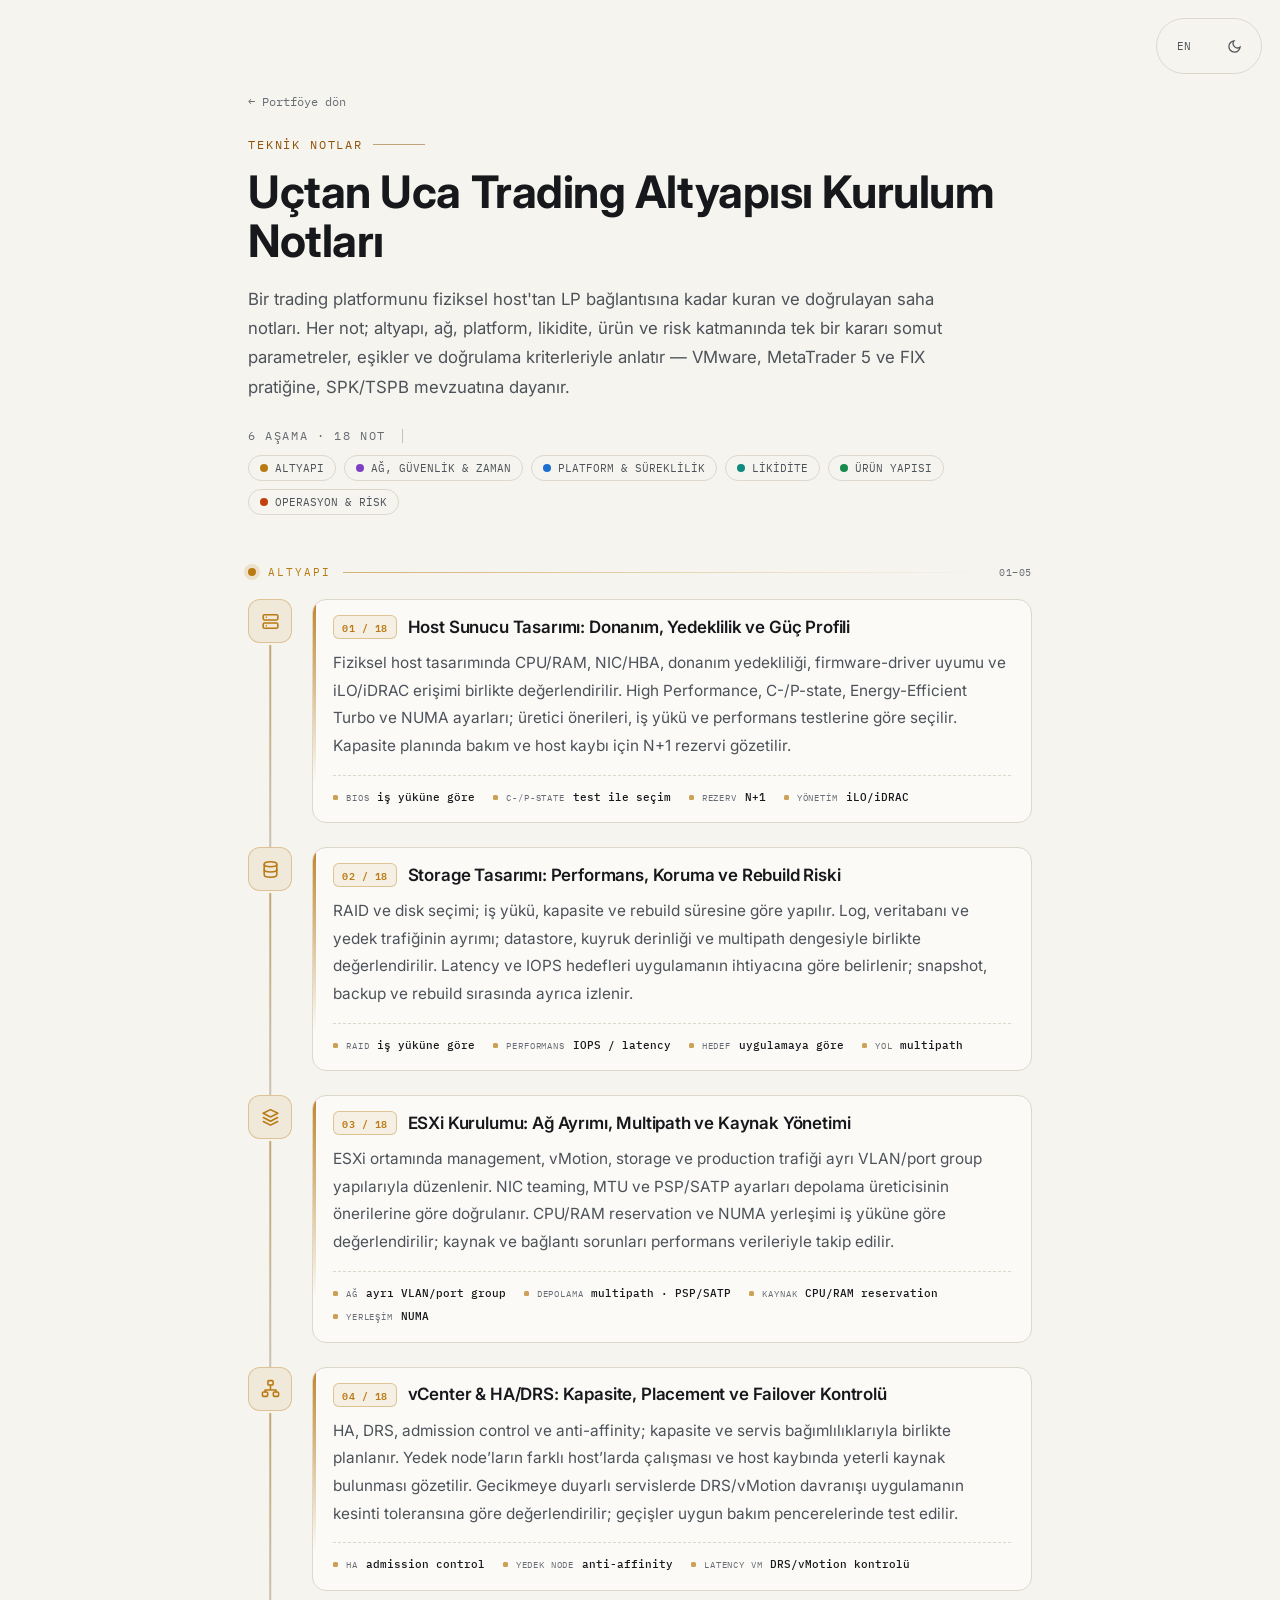
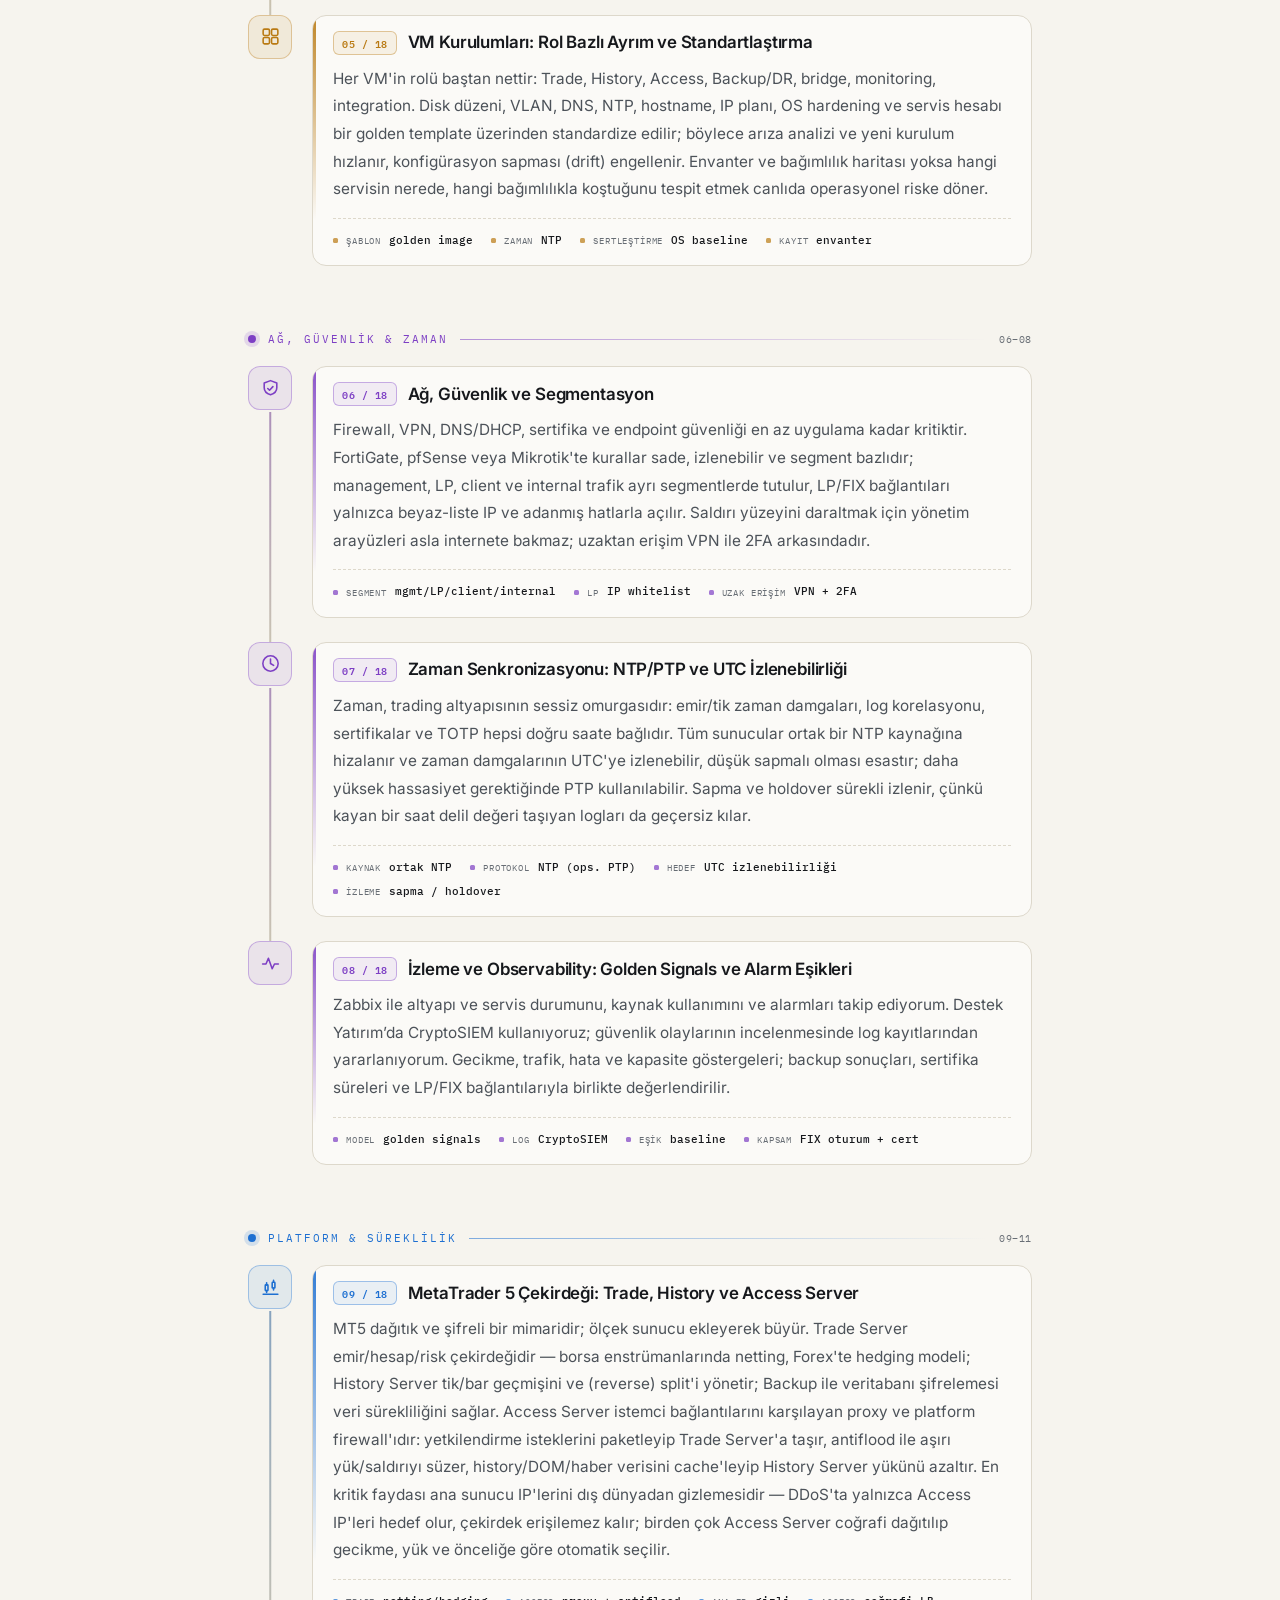
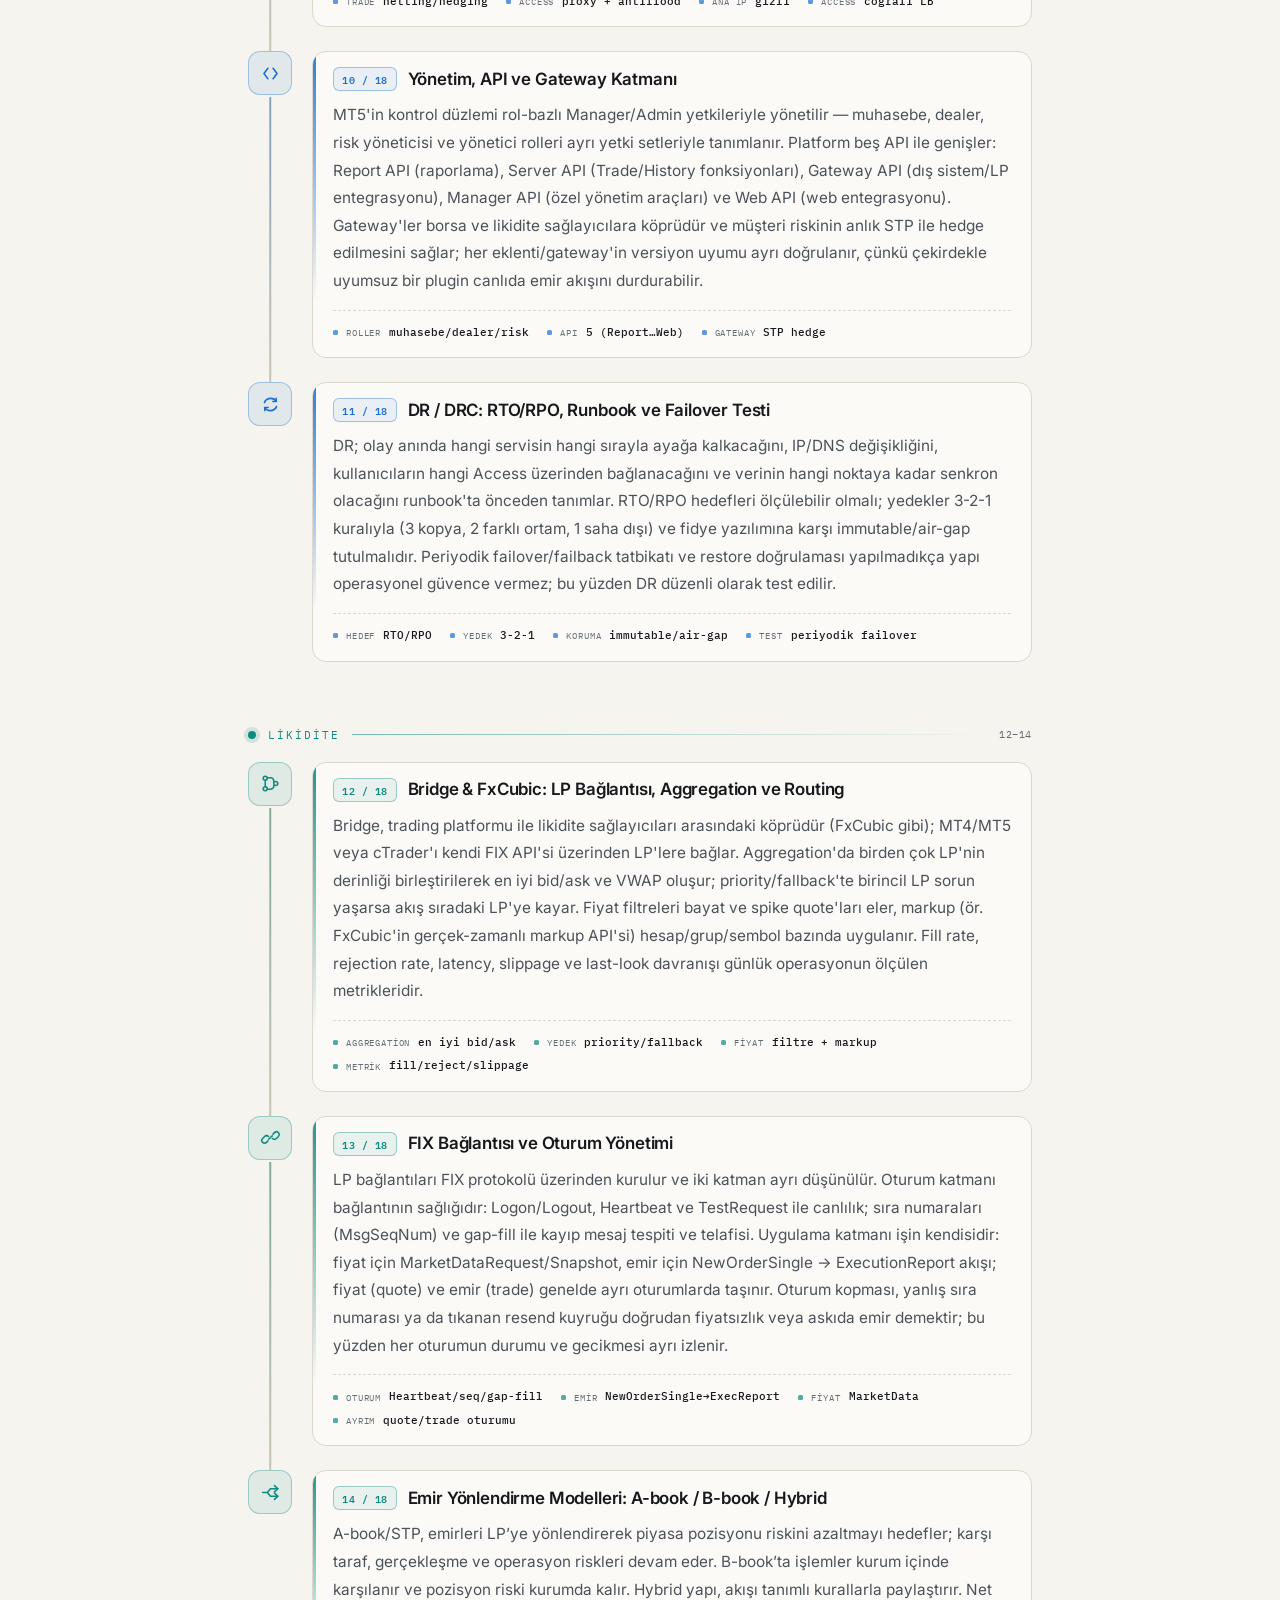
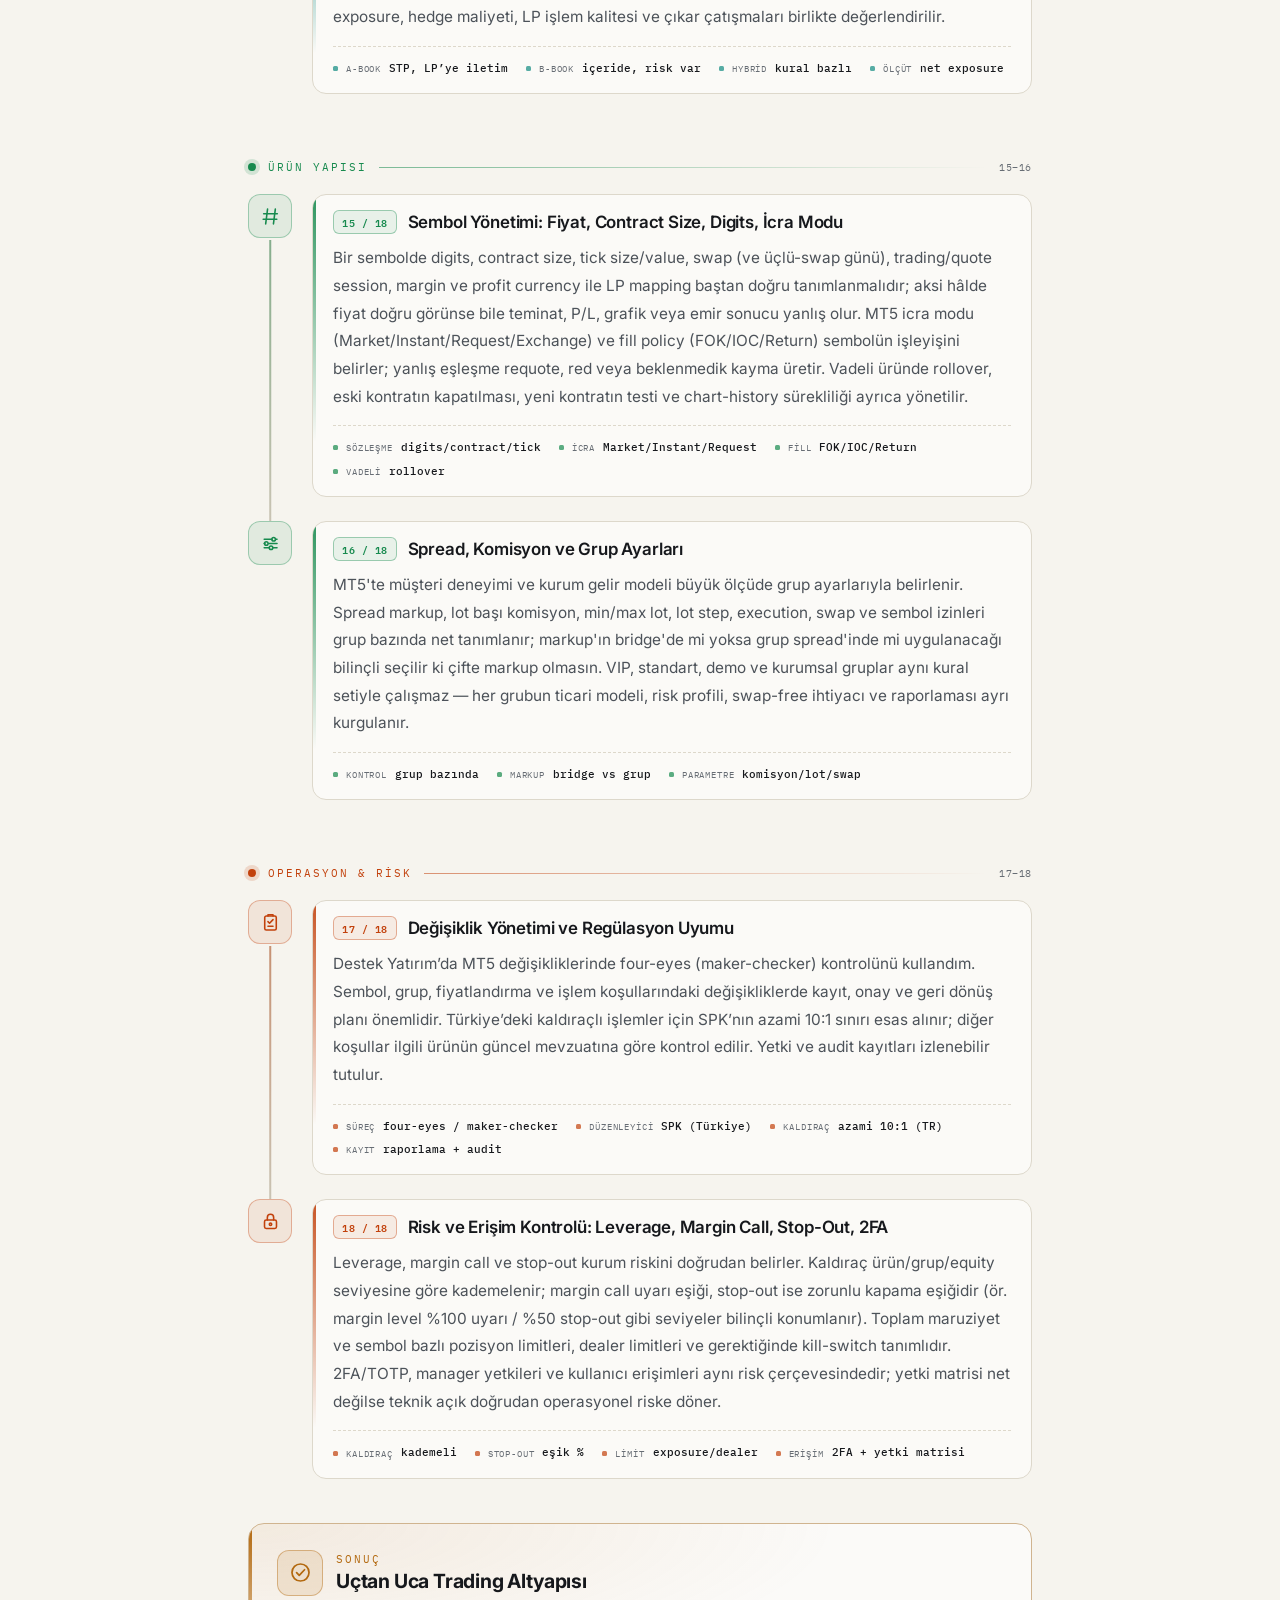
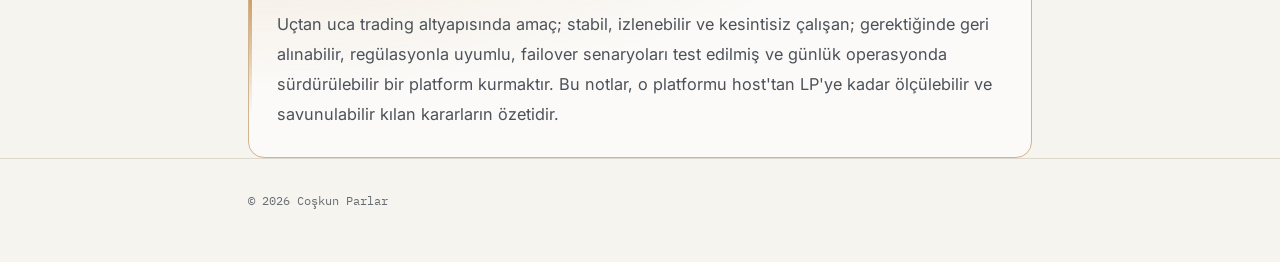
==== commit 12ed1633: "Improve static content, shared styles and keyboard accessibility" ====
--- a/notes.html
+++ b/notes.html
@@ -1,1721 +1,1717 @@
-<!DOCTYPE html>
-<html lang="tr">
-<head>
-<meta charset="utf-8" />
-<meta name="viewport" content="width=device-width, initial-scale=1" />
-<meta name="description" content="Coşkun Parlar — Uçtan Uca Trading Altyapısı Kurulum Notları" />
-<title>Teknik Notlar — Coşkun Parlar</title>
-<link rel="canonical" href="https://coskunparlar.github.io/notes.html" />
-<link rel="icon" type="image/svg+xml" href="data:image/svg+xml,<svg xmlns='http://www.w3.org/2000/svg'%20viewBox='0%200%2064%2064'><rect%20width='64'%20height='64'%20rx='14'%20fill='%230a0c10'/><path%20d='M32%2030%2018%2019M32%2030%2046%2019M32%2030v17'%20stroke='%23f0a940'%20stroke-width='3'%20stroke-linecap='round'/><circle%20cx='18'%20cy='19'%20r='5.5'%20fill='%23f0a940'/><circle%20cx='46'%20cy='19'%20r='5.5'%20fill='%23f0a940'/><circle%20cx='32'%20cy='47'%20r='5.5'%20fill='%23f0a940'/><circle%20cx='32'%20cy='30'%20r='7'%20fill='%23e9e6dd'/></svg>" />
-<meta name="theme-color" media="(prefers-color-scheme: dark)" content="#0a0c10" />
-<meta name="theme-color" media="(prefers-color-scheme: light)" content="#f6f4ee" />
-<meta property="og:type" content="website" />
-<meta property="og:site_name" content="Coşkun Parlar" />
-<meta property="og:url" content="https://coskunparlar.github.io/notes.html" />
-<meta property="og:title" content="Teknik Notlar — Coşkun Parlar" />
-<meta property="og:description" content="Uçtan uca trading altyapısı kurulum notları: host, storage, sanallaştırma, zaman senkronizasyonu, MetaTrader 5, bridge/FIX, DR, regülasyon ve risk kontrolleri." />
-<meta property="og:image" content="https://coskunparlar.github.io/img/photo.jpg" />
-<meta name="twitter:card" content="summary" />
-<meta name="twitter:title" content="Teknik Notlar — Coşkun Parlar" />
-<meta name="twitter:description" content="Uçtan uca trading altyapısı kurulum notları: host, storage, sanallaştırma, zaman senkronizasyonu, MetaTrader 5, bridge/FIX, DR, regülasyon ve risk kontrolleri." />
-<meta name="twitter:image" content="https://coskunparlar.github.io/img/photo.jpg" />
-<link rel="preconnect" href="https://fonts.googleapis.com" />
-<link rel="preconnect" href="https://fonts.gstatic.com" crossorigin />
-<link href="https://fonts.googleapis.com/css2?family=Inter:wght@400;500;600;700&family=IBM+Plex+Mono:wght@400;500;600&display=swap" rel="stylesheet" />
-<style>
-  :root{
-    --ink:        #0a0c10;
-    --panel:      #11151c;
-    --panel-2:    #161b24;
-    --border:     #232a35;
-    --border-2:   #2c3441;
-    --text:       #e9e6dd;
-    --text-dim:   #a7aeb9;
-    --text-mute:  #79828f;
-    --amber:      #f0a940;
-    --amber-dim:  #c98a34;
-    --font-display:'Inter',Arial,Helvetica,sans-serif;
-    --font-body:'Inter',Arial,Helvetica,sans-serif;
-    --font-mono:'IBM Plex Mono',monospace;
-    --container: 840px;
-    --ease: cubic-bezier(.22,.7,.2,1);
-  }
-  body.light-mode{
-    --ink:        #f6f4ee;
-    --panel:      #ffffff;
-    --panel-2:    #f0ede5;
-    --border:     #ddd8cb;
-    --border-2:   #c9c3b3;
-    --text:       #16181c;
-    --text-dim:   #4c5259;
-    --text-mute:  #676d74;
-    --amber:      #b3690f;
-    --amber-dim:  #8f5309;
-  }
-
-  /* ---- tone accents (match topology l1..l5 + risk) ---- */
-  .tone-1{--accent:#f0a940}
-  .tone-2{--accent:#c98bff}
-  .tone-3{--accent:#4da3ff}
-  .tone-4{--accent:#2fd4c4}
-  .tone-5{--accent:#4bd07f}
-  .tone-6{--accent:#ff9166}
-  body.light-mode .tone-1{--accent:#b97a13}
-  body.light-mode .tone-2{--accent:#7d3fc4}
-  body.light-mode .tone-3{--accent:#1d6fd1}
-  body.light-mode .tone-4{--accent:#0f8a80}
-  body.light-mode .tone-5{--accent:#178a4e}
-  body.light-mode .tone-6{--accent:#c2410c}
-
-  *,*::before,*::after{box-sizing:border-box}
-  @media (prefers-reduced-motion:reduce){ *,*::before,*::after{animation-duration:.001ms !important;transition-duration:.001ms !important} }
-  html{scroll-behavior:smooth}
-  html,body{margin:0;padding:0}
-  body{background:var(--ink);color:var(--text);font-family:var(--font-body);-webkit-font-smoothing:antialiased;transition:background .35s var(--ease),color .35s var(--ease)}
-  a{color:inherit;text-decoration:none}
-  ul{margin:0;padding:0;list-style:none}
-  h1,h2{font-family:var(--font-display);margin:0;letter-spacing:-.01em}
-  p{margin:0}
-  .wrap{max-width:var(--container);margin:0 auto;padding:0 28px}
-  ::selection{background:var(--amber);color:var(--ink)}
-  :focus-visible{outline:2px solid var(--amber);outline-offset:3px;border-radius:2px}
-
-  /* scroll progress */
-  .progress{position:fixed;top:0;left:0;height:2px;width:0;background:linear-gradient(90deg,var(--amber),var(--amber-dim));z-index:200;transition:width .12s linear}
-
-  .corner-controls{
-    position:fixed;top:18px;right:18px;z-index:100;display:flex;gap:6px;
-    background:color-mix(in srgb, var(--ink) 70%, transparent);backdrop-filter:blur(8px);
-    border:1px solid var(--border);border-radius:999px;padding:5px;
-  }
-  .ctrl-btn{
-    background:transparent;border:none;color:var(--text-dim);font-family:var(--font-mono);font-size:.7rem;
-    width:34px;height:34px;border-radius:999px;cursor:pointer;display:inline-flex;align-items:center;justify-content:center;
-    transition:color .2s var(--ease),background .2s var(--ease);
-  }
-  .ctrl-btn:hover{color:var(--amber);background:var(--border)}
-  .ctrl-btn svg{width:15px;height:15px}
-
-  header.top{padding:90px 0 40px}
-  .back-link{
-    display:inline-flex;align-items:center;gap:8px;font-family:var(--font-mono);font-size:.78rem;
-    color:var(--text-mute);margin-bottom:28px;transition:color .2s var(--ease);
-  }
-  .back-link:hover{color:var(--amber)}
-  .kicker{display:flex;align-items:center;gap:10px;font-family:var(--font-mono);font-size:.72rem;letter-spacing:.16em;text-transform:uppercase;color:var(--amber-dim);margin-bottom:16px}
-  .kicker::after{content:'';height:1px;width:52px;background:var(--amber-dim);opacity:.5}
-  h1.title{font-size:clamp(2rem,4.4vw,2.8rem);font-weight:700;line-height:1.1;margin-bottom:18px}
-  .lede{font-size:1.05rem;line-height:1.75;color:var(--text-dim);max-width:66ch}
-
-  /* hero meta row */
-  .hero-meta{display:flex;flex-wrap:wrap;align-items:center;gap:12px 16px;margin-top:26px}
-  .hero-count{font-family:var(--font-mono);font-size:.72rem;letter-spacing:.14em;text-transform:uppercase;color:var(--text-mute);white-space:nowrap}
-  .hero-sep{width:1px;height:14px;background:var(--border-2)}
-  .legend{display:flex;flex-wrap:wrap;gap:8px}
-  .legend-item{display:inline-flex;align-items:center;gap:7px;font-family:var(--font-mono);font-size:.66rem;color:var(--text-dim);background:transparent;border:1px solid var(--border);border-radius:999px;padding:5px 11px;cursor:pointer;transition:border-color .2s var(--ease),color .2s var(--ease),background .2s var(--ease)}
-  .legend-item:hover,.legend-item:focus-visible{border-color:var(--accent);color:var(--text);background:color-mix(in srgb,var(--accent) 9%,transparent)}
-  .legend-dot{width:8px;height:8px;border-radius:50%;background:var(--accent);flex:none}
-
-  main{padding-bottom:90px}
-
-  /* ---------- timeline ---------- */
-  .timeline{position:relative;margin-top:10px}
-  .phase{scroll-margin-top:22px}
-  .phase-label{display:flex;align-items:center;gap:12px;margin:42px 0 20px;font-family:var(--font-mono);font-size:.7rem;letter-spacing:.18em;text-transform:uppercase;color:var(--accent)}
-  .phase:first-child .phase-label{margin-top:6px}
-  .phase-dot{width:8px;height:8px;border-radius:50%;background:var(--accent);box-shadow:0 0 0 4px color-mix(in srgb,var(--accent) 16%,transparent);flex:none}
-  .phase-name{white-space:nowrap}
-  .phase-line{flex:1;height:1px;min-width:20px;background:linear-gradient(90deg,color-mix(in srgb,var(--accent) 55%,transparent),transparent)}
-  .phase-range{font-family:var(--font-mono);font-size:.64rem;letter-spacing:.06em;color:var(--text-mute);flex:none}
-
-  .step{position:relative;display:grid;grid-template-columns:44px 1fr;column-gap:20px;padding:0 0 24px}
-  .step-rail{position:relative;display:flex;justify-content:center}
-  .step-rail::before{content:'';position:absolute;top:46px;bottom:-24px;left:50%;transform:translateX(-50%);width:1.5px;background:linear-gradient(180deg,color-mix(in srgb,var(--accent) 38%,var(--border-2)),var(--border-2))}
-  .phase .step:last-child .step-rail::before{display:none}
-  .node-ico{position:relative;z-index:1;width:44px;height:44px;border-radius:12px;display:flex;align-items:center;justify-content:center;color:var(--accent);border:1px solid color-mix(in srgb,var(--accent) 34%,transparent);background:color-mix(in srgb,var(--accent) 9%,transparent);transition:transform .2s var(--ease),background .2s var(--ease),box-shadow .2s var(--ease)}
-  .node-ico svg{width:21px;height:21px}
-  .step:hover .node-ico{transform:scale(1.05);background:color-mix(in srgb,var(--accent) 16%,transparent);box-shadow:0 0 0 4px color-mix(in srgb,var(--accent) 10%,transparent)}
-
-  .step-card{position:relative;border:1px solid var(--border);border-radius:14px;background:color-mix(in srgb,var(--panel) 55%,transparent);padding:15px 20px 17px;overflow:hidden;transition:border-color .25s var(--ease),transform .25s var(--ease),background .25s var(--ease)}
-  .step-card::before{content:'';position:absolute;inset:0 auto 0 0;width:3px;background:linear-gradient(180deg,var(--accent),transparent 82%);opacity:.9}
-  .step:hover .step-card{border-color:color-mix(in srgb,var(--accent) 45%,var(--border));transform:translateY(-2px);background:color-mix(in srgb,var(--panel) 78%,transparent)}
-  .step-top{display:flex;align-items:center;gap:11px;margin-bottom:10px;flex-wrap:wrap}
-  .step-idx{font-family:var(--font-mono);font-size:.64rem;font-weight:600;color:var(--accent);letter-spacing:.05em;padding:2px 8px;border:1px solid color-mix(in srgb,var(--accent) 38%,transparent);border-radius:6px;background:color-mix(in srgb,var(--accent) 8%,transparent);white-space:nowrap}
-  .step-title{font-family:var(--font-display);font-size:1.06rem;font-weight:600;letter-spacing:-.01em;line-height:1.35;color:var(--text)}
-  .step-text{color:var(--text-dim);font-size:.96rem;line-height:1.8}
-  .step-text + .step-text{margin-top:12px}
-
-  /* key values strip */
-  .specs{display:flex;flex-wrap:wrap;gap:8px 18px;margin-top:15px;padding-top:14px;border-top:1px dashed var(--border)}
-  .spec{display:inline-flex;align-items:center;gap:8px;font-family:var(--font-mono);line-height:1.4}
-  .spec::before{content:'';width:5px;height:5px;border-radius:1.5px;background:var(--accent);opacity:.7;flex:none}
-  .spec-k{color:var(--text-mute);font-size:.58rem;letter-spacing:.09em;text-transform:uppercase}
-  .spec-v{color:var(--text);font-size:.69rem;font-weight:500}
-
-  .chips{display:flex;flex-wrap:wrap;gap:7px;margin-top:14px}
-  .chip{font-family:var(--font-mono);font-size:.64rem;letter-spacing:.02em;color:var(--text-mute);border:1px solid var(--border-2);border-radius:999px;padding:4px 10px;background:color-mix(in srgb,var(--panel-2) 55%,transparent);transition:color .2s var(--ease),border-color .2s var(--ease)}
-  .step:hover .chip{color:var(--text-dim)}
-  .chip:hover{color:var(--accent);border-color:color-mix(in srgb,var(--accent) 50%,transparent)}
-
-  /* ---------- closing ---------- */
-  .closing{position:relative;margin-top:20px;border:1px solid color-mix(in srgb,var(--amber) 32%,var(--border));border-radius:16px;
-    background:
-      radial-gradient(130% 120% at 0% 0%, color-mix(in srgb,var(--amber) 11%,transparent), transparent 58%),
-      color-mix(in srgb,var(--panel) 62%,transparent);
-    padding:26px 28px 28px;overflow:hidden}
-  .closing::before{content:'';position:absolute;inset:0 auto 0 0;width:3px;background:linear-gradient(180deg,var(--amber),transparent 82%)}
-  .closing-top{display:flex;align-items:center;gap:13px;margin-bottom:13px}
-  .closing-ico{width:46px;height:46px;border-radius:12px;display:flex;align-items:center;justify-content:center;color:var(--amber);border:1px solid color-mix(in srgb,var(--amber) 42%,transparent);background:color-mix(in srgb,var(--amber) 12%,transparent);flex:none}
-  .closing-ico svg{width:23px;height:23px}
-  .closing-label{font-family:var(--font-mono);font-size:.66rem;letter-spacing:.18em;text-transform:uppercase;color:var(--amber);display:block;margin-bottom:3px}
-  .closing-title{font-family:var(--font-display);font-size:1.22rem;font-weight:700;letter-spacing:-.01em;line-height:1.25}
-  .closing-text{color:var(--text-dim);font-size:1.02rem;line-height:1.85}
-  .closing .chips{margin-top:17px}
-
-  footer{padding:34px 0 54px;border-top:1px solid var(--border)}
-  .footer-line{font-family:var(--font-mono);font-size:.72rem;color:var(--text-mute)}
-
-  @media print{
-    .corner-controls,.back-link,.progress,.legend{display:none !important}
-    body.dark-mode,body.light-mode{--ink:#fff;--panel:#fff;--panel-2:#fff;--text:#000;--text-dim:#333;--text-mute:#555;--border:#bbb;--border-2:#999;--amber:#8a5500;--amber-dim:#8a5500}
-    body{background:#fff !important;color:#000 !important}
-    .step{break-inside:avoid}
-    .step-rail::before{background:#999}
-  }
-
-  @media (max-width:640px){
-    .wrap{padding:0 20px}
-    header.top{padding:76px 0 30px}
-    .step{grid-template-columns:38px 1fr;column-gap:14px;padding-bottom:22px}
-    .node-ico{width:38px;height:38px;border-radius:10px}
-    .node-ico svg{width:18px;height:18px}
-    .step-rail::before{top:40px}
-    .step-card{padding:14px 15px 15px}
-    .closing{padding:20px 18px 22px}
-  }
-</style>
-</head>
-<body>
-<script>
-/* Tema, ilk boyamadan önce uygulanır (açılış flaşını önler; kayıt yoksa sistem tercihi kullanılır). */
-(function(){
-  var t = null;
-  try { t = localStorage.getItem('theme'); } catch (e) {}
-  if (t !== 'light-mode' && t !== 'dark-mode') {
-    t = (window.matchMedia && window.matchMedia('(prefers-color-scheme: light)').matches) ? 'light-mode' : 'dark-mode';
-  }
-  document.body.className = t;
-})();
-</script>
-
-<div class="progress" id="progress" aria-hidden="true"></div>
-
-<div class="corner-controls">
-  <button id="lang-toggle" class="ctrl-btn" title="Dili değiştir / Switch language"><span id="lang-text">EN</span></button>
-  <button id="theme-toggle" class="ctrl-btn" title="Tema değiştir">
-    <svg id="icon-sun" aria-hidden="true" focusable="false" viewBox="0 0 24 24" fill="none" stroke="currentColor" stroke-width="2"><circle cx="12" cy="12" r="4"/><path d="M12 2v2M12 20v2M4.9 4.9l1.4 1.4M17.7 17.7l1.4 1.4M2 12h2M20 12h2M4.9 19.1l1.4-1.4M17.7 6.3l1.4-1.4"/></svg>
-    <svg id="icon-moon" aria-hidden="true" focusable="false" viewBox="0 0 24 24" fill="none" stroke="currentColor" stroke-width="2" style="display:none"><path d="M21 12.79A9 9 0 1 1 11.21 3 7 7 0 0 0 21 12.79z"/></svg>
-  </button>
-</div>
-
-<div class="wrap">
-  <header class="top">
-    <a href="index.html" class="back-link" id="back-link">← Portföye dön</a>
-    <div class="kicker" id="kicker"></div>
-    <h1 class="title" id="page-title"></h1>
-    <p class="lede" id="page-lede"></p>
-    <div class="hero-meta" id="hero-meta">
-      <span class="hero-count" id="hero-count"></span>
-      <span class="hero-sep" aria-hidden="true"></span>
-      <div class="legend" id="legend" role="list"></div>
-    </div>
-  </header>
-</div>
-
-<main class="wrap">
-  <div class="timeline" id="timeline"></div>
-</main>
-
-<footer>
-  <div class="wrap footer-line" id="footer-line"></div>
-</footer>
-
-<script>
-document.addEventListener('DOMContentLoaded', () => {
-  const storage = {
-    get(k){ try { return localStorage.getItem(k); } catch (e) { return null; } },
-    set(k, v){ try { localStorage.setItem(k, v); } catch (e) {} }
-  };
-
-  const ICONS = {
-    host:'<rect x="3" y="3.5" width="14" height="5" rx="1.3"/><rect x="3" y="11.5" width="14" height="5" rx="1.3"/><path d="M6 6h.01M6 14h.01"/>',
-    storage:'<ellipse cx="10" cy="5" rx="6" ry="2.3"/><path d="M4 5v10c0 1.3 2.7 2.3 6 2.3s6-1 6-2.3V5"/><path d="M4 10c0 1.3 2.7 2.3 6 2.3s6-1 6-2.3"/>',
-    esxi:'<path d="M10 2.5 3 6l7 3.5L17 6z"/><path d="M3.2 10 10 13.5 16.8 10"/><path d="M3.2 13.8 10 17.3l6.8-3.5"/>',
-    cluster:'<rect x="7.5" y="2.5" width="5" height="4.2" rx="1"/><rect x="2.3" y="13.3" width="5" height="4.2" rx="1"/><rect x="12.7" y="13.3" width="5" height="4.2" rx="1"/><path d="M10 6.7v3.6M4.8 13.3v-1.9h10.4v1.9"/>',
-    vm:'<rect x="3" y="3" width="6" height="6" rx="1.3"/><rect x="11" y="3" width="6" height="6" rx="1.3"/><rect x="3" y="11" width="6" height="6" rx="1.3"/><rect x="11" y="11" width="6" height="6" rx="1.3"/>',
-    shield:'<path d="M10 2.5l6 2.2v4.6c0 3.4-2.5 5.6-6 6.7-3.5-1.1-6-3.3-6-6.7V4.7z"/><path d="M7.4 10l1.7 1.7 3.2-3.5"/>',
-    clock:'<circle cx="10" cy="10" r="7.3"/><path d="M10 5.7V10l3 1.8"/>',
-    activity:'<path d="M2.5 10.5h3.2l2.3-5.5 3.6 10 2.2-4.5h3.7"/>',
-    mt:'<path d="M3 16.5h14"/><rect x="5" y="7.5" width="2.6" height="5.5" rx=".6"/><path d="M6.3 5.5v2M6.3 13v1.8"/><rect x="11.6" y="5" width="2.6" height="5.5" rx=".6"/><path d="M12.9 3.2v1.8M12.9 10.5v1.8"/>',
-    api:'<path d="M7.5 5 3.8 10l3.7 5M12.5 5l3.7 5-3.7 5"/>',
-    dr:'<path d="M15.6 7A6.5 6.5 0 0 0 4.2 8.2"/><path d="M4.4 13A6.5 6.5 0 0 0 15.8 11.8"/><path d="M15.4 4v3.2h-3.2M4.6 16v-3.2h3.2"/>',
-    bridge:'<circle cx="5" cy="5" r="1.9"/><circle cx="5" cy="15" r="1.9"/><circle cx="15" cy="10" r="1.9"/><path d="M5 6.9v6.2M6.8 4.6h3.4A2.9 2.9 0 0 1 13.1 8M6.8 15.4h3.4A2.9 2.9 0 0 0 13.1 12"/>',
-    link:'<path d="M8.3 11.7 11.7 8.3"/><path d="M7.6 13.2 6.2 14.6a2.6 2.6 0 0 1-3.7-3.7l1.9-1.9a2.6 2.6 0 0 1 3.7 0"/><path d="M12.4 6.8l1.4-1.4a2.6 2.6 0 0 1 3.7 3.7l-1.9 1.9a2.6 2.6 0 0 1-3.7 0"/>',
-    split:'<path d="M2.5 10h4.5l3-3.6h7"/><path d="M7 10l3 3.6h7"/><path d="M13.8 3.4 17 6.4l-3.2 3"/><path d="M13.8 10.6 17 13.6l-3.2 3"/>',
-    symbol:'<path d="M7.2 3 5.4 17M14.6 3l-1.8 14M3.5 7.4h13M3 12.6h13"/>',
-    sliders:'<path d="M4 6h7.5M15.5 6h.7M4 10h.7M8.5 10h7.7M4 14h4.5M12.5 14h3.7"/><circle cx="13" cy="6" r="1.7"/><circle cx="6" cy="10" r="1.7"/><circle cx="10.5" cy="14" r="1.7"/>',
-    change:'<rect x="4.5" y="3.8" width="11" height="13.4" rx="1.5"/><path d="M7.6 3.8V2.6h4.8v1.2"/><path d="M7.6 9.2l1.5 1.5 3.3-3.4M7.6 13.6h4.8"/>',
-    scale:'<path d="M10 3.2v13.6M5.5 16.8h9"/><path d="M4 7.5h12M10 4.6 4.4 7.4m5.6-2.8 5.6 2.8"/><path d="M4 7.5 1.9 11.8a2.1 2.1 0 0 0 4.2 0z"/><path d="M16 7.5l-2.1 4.3a2.1 2.1 0 0 0 4.2 0z"/>',
-    risk:'<rect x="4.3" y="8.6" width="11.4" height="8.1" rx="1.6"/><path d="M7 8.6V6.1a3 3 0 0 1 6 0v2.5"/><circle cx="10" cy="12.6" r="1.15"/>',
-    flag:'<circle cx="10" cy="10" r="7.4"/><path d="M6.6 10.2l2.3 2.3 4.6-4.9"/>'
-  };
-
-  const content = {
-  "tr": {
-    "langBtn": "EN",
-    "uiTheme": "Temayı değiştir",
-    "uiLangSwitch": "Switch to English",
-    "backLink": "← Portföye dön",
-    "kicker": "Teknik Notlar",
-    "pageTitle": "Uçtan Uca Trading Altyapısı Kurulum Notları",
-    "pageLede": "Bir trading platformunu fiziksel host'tan LP bağlantısına kadar kuran ve doğrulayan saha notları. Her not; altyapı, ağ, platform, likidite, ürün ve risk katmanında tek bir kararı somut parametreler, eşikler ve doğrulama kriterleriyle anlatır — VMware, MetaTrader 5 ve FIX pratiğine, SPK/TSPB mevzuatına dayanır.",
-    "metaCount": "6 AŞAMA · 18 NOT",
-    "phases": [
-      {
-        "id": "infra",
-        "tone": "tone-1",
-        "name": "ALTYAPI",
-        "notes": [
-          {
-            "icon": "host",
-            "title": "Host Sunucu Tasarımı: Donanım, Yedeklilik ve Güç Profili",
-            "paragraphs": [
-              "Fiziksel host tasarımında CPU/RAM, NIC/HBA, donanım yedekliliği, firmware-driver uyumu ve iLO/iDRAC erişimi birlikte değerlendirilir. High Performance, C-/P-state, Energy-Efficient Turbo ve NUMA ayarları; üretici önerileri, iş yükü ve performans testlerine göre seçilir. Kapasite planında bakım ve host kaybı için N+1 rezervi gözetilir."
-            ],
-            "specs": [
-              [
-                "BIOS",
-                "iş yüküne göre"
-              ],
-              [
-                "C-/P-state",
-                "test ile seçim"
-              ],
-              [
-                "Rezerv",
-                "N+1"
-              ],
-              [
-                "Yönetim",
-                "iLO/iDRAC"
-              ]
-            ],
-            "tags": [
-              "N+1",
-              "iLO/iDRAC",
-              "HBA",
-              "C-state değerlendirmesi",
-              "NUMA"
-            ]
-          },
-          {
-            "icon": "storage",
-            "title": "Storage Tasarımı: Performans, Koruma ve Rebuild Riski",
-            "paragraphs": [
-              "RAID ve disk seçimi; iş yükü, kapasite ve rebuild süresine göre yapılır. Log, veritabanı ve yedek trafiğinin ayrımı; datastore, kuyruk derinliği ve multipath dengesiyle birlikte değerlendirilir. Latency ve IOPS hedefleri uygulamanın ihtiyacına göre belirlenir; snapshot, backup ve rebuild sırasında ayrıca izlenir."
-            ],
-            "specs": [
-              [
-                "RAID",
-                "iş yüküne göre"
-              ],
-              [
-                "Performans",
-                "IOPS / latency"
-              ],
-              [
-                "Hedef",
-                "uygulamaya göre"
-              ],
-              [
-                "Yol",
-                "multipath"
-              ]
-            ],
-            "tags": [
-              "RAID 6",
-              "RAID 10",
-              "IOPS",
-              "datastore ayrımı",
-              "multipath"
-            ]
-          },
-          {
-            "icon": "esxi",
-            "title": "ESXi Kurulumu: Ağ Ayrımı, Multipath ve Kaynak Yönetimi",
-            "paragraphs": [
-              "ESXi ortamında management, vMotion, storage ve production trafiği ayrı VLAN/port group yapılarıyla düzenlenir. NIC teaming, MTU ve PSP/SATP ayarları depolama üreticisinin önerilerine göre doğrulanır. CPU/RAM reservation ve NUMA yerleşimi iş yüküne göre değerlendirilir; kaynak ve bağlantı sorunları performans verileriyle takip edilir."
-            ],
-            "specs": [
-              [
-                "Ağ",
-                "ayrı VLAN/port group"
-              ],
-              [
-                "Depolama",
-                "multipath · PSP/SATP"
-              ],
-              [
-                "Kaynak",
-                "CPU/RAM reservation"
-              ],
-              [
-                "Yerleşim",
-                "NUMA"
-              ]
-            ],
-            "tags": [
-              "VLAN/port group",
-              "NIC teaming",
-              "multipath",
-              "PSP/SATP",
-              "CPU/RAM reservation",
-              "NUMA"
-            ]
-          },
-          {
-            "icon": "cluster",
-            "title": "vCenter & HA/DRS: Kapasite, Placement ve Failover Kontrolü",
-            "paragraphs": [
-              "HA, DRS, admission control ve anti-affinity; kapasite ve servis bağımlılıklarıyla birlikte planlanır. Yedek node’ların farklı host’larda çalışması ve host kaybında yeterli kaynak bulunması gözetilir. Gecikmeye duyarlı servislerde DRS/vMotion davranışı uygulamanın kesinti toleransına göre değerlendirilir; geçişler uygun bakım pencerelerinde test edilir."
-            ],
-            "specs": [
-              [
-                "HA",
-                "admission control"
-              ],
-              [
-                "Yedek node",
-                "anti-affinity"
-              ],
-              [
-                "Latency VM",
-                "DRS/vMotion kontrolü"
-              ]
-            ],
-            "tags": [
-              "HA",
-              "DRS",
-              "admission control",
-              "anti-affinity"
-            ]
-          },
-          {
-            "icon": "vm",
-            "title": "VM Kurulumları: Rol Bazlı Ayrım ve Standartlaştırma",
-            "paragraphs": [
-              "Her VM'in rolü baştan nettir: Trade, History, Access, Backup/DR, bridge, monitoring, integration. Disk düzeni, VLAN, DNS, NTP, hostname, IP planı, OS hardening ve servis hesabı bir golden template üzerinden standardize edilir; böylece arıza analizi ve yeni kurulum hızlanır, konfigürasyon sapması (drift) engellenir. Envanter ve bağımlılık haritası yoksa hangi servisin nerede, hangi bağımlılıkla koştuğunu tespit etmek canlıda operasyonel riske döner."
-            ],
-            "specs": [
-              [
-                "Şablon",
-                "golden image"
-              ],
-              [
-                "Zaman",
-                "NTP"
-              ],
-              [
-                "Sertleştirme",
-                "OS baseline"
-              ],
-              [
-                "Kayıt",
-                "envanter"
-              ]
-            ],
-            "tags": [
-              "golden template",
-              "OS hardening",
-              "DNS/NTP",
-              "IP planı",
-              "drift kontrolü"
-            ]
-          }
-        ]
-      },
-      {
-        "id": "network",
-        "tone": "tone-2",
-        "name": "AĞ, GÜVENLİK & ZAMAN",
-        "notes": [
-          {
-            "icon": "shield",
-            "title": "Ağ, Güvenlik ve Segmentasyon",
-            "paragraphs": [
-              "Firewall, VPN, DNS/DHCP, sertifika ve endpoint güvenliği en az uygulama kadar kritiktir. FortiGate, pfSense veya Mikrotik'te kurallar sade, izlenebilir ve segment bazlıdır; management, LP, client ve internal trafik ayrı segmentlerde tutulur, LP/FIX bağlantıları yalnızca beyaz-liste IP ve adanmış hatlarla açılır. Saldırı yüzeyini daraltmak için yönetim arayüzleri asla internete bakmaz; uzaktan erişim VPN ile 2FA arkasındadır."
-            ],
-            "specs": [
-              [
-                "Segment",
-                "mgmt/LP/client/internal"
-              ],
-              [
-                "LP",
-                "IP whitelist"
-              ],
-              [
-                "Uzak erişim",
-                "VPN + 2FA"
-              ]
-            ],
-            "tags": [
-              "FortiGate",
-              "pfSense",
-              "Mikrotik",
-              "segmentasyon",
-              "IP whitelist"
-            ]
-          },
-          {
-            "icon": "clock",
-            "title": "Zaman Senkronizasyonu: NTP/PTP ve UTC İzlenebilirliği",
-            "paragraphs": [
-              "Zaman, trading altyapısının sessiz omurgasıdır: emir/tik zaman damgaları, log korelasyonu, sertifikalar ve TOTP hepsi doğru saate bağlıdır. Tüm sunucular ortak bir NTP kaynağına hizalanır ve zaman damgalarının UTC'ye izlenebilir, düşük sapmalı olması esastır; daha yüksek hassasiyet gerektiğinde PTP kullanılabilir. Sapma ve holdover sürekli izlenir, çünkü kayan bir saat delil değeri taşıyan logları da geçersiz kılar."
-            ],
-            "specs": [
-              [
-                "Kaynak",
-                "ortak NTP"
-              ],
-              [
-                "Protokol",
-                "NTP (ops. PTP)"
-              ],
-              [
-                "Hedef",
-                "UTC izlenebilirliği"
-              ],
-              [
-                "İzleme",
-                "sapma / holdover"
-              ]
-            ],
-            "tags": [
-              "NTP",
-              "PTP",
-              "UTC izlenebilirliği",
-              "holdover izleme"
-            ]
-          },
-          {
-            "icon": "activity",
-            "title": "İzleme ve Observability: Golden Signals ve Alarm Eşikleri",
-            "paragraphs": [
-              "Zabbix ile altyapı ve servis durumunu, kaynak kullanımını ve alarmları takip ediyorum. Destek Yatırım’da CryptoSIEM kullanıyoruz; güvenlik olaylarının incelenmesinde log kayıtlarından yararlanıyorum. Gecikme, trafik, hata ve kapasite göstergeleri; backup sonuçları, sertifika süreleri ve LP/FIX bağlantılarıyla birlikte değerlendirilir."
-            ],
-            "specs": [
-              [
-                "Model",
-                "golden signals"
-              ],
-              [
-                "Log",
-                "CryptoSIEM"
-              ],
-              [
-                "Eşik",
-                "baseline"
-              ],
-              [
-                "Kapsam",
-                "FIX oturum + cert"
-              ]
-            ],
-            "tags": [
-              "golden signals",
-              "packet loss",
-              "disk queue",
-              "CryptoSIEM",
-              "cert expiry"
-            ]
-          }
-        ]
-      },
-      {
-        "id": "platform",
-        "tone": "tone-3",
-        "name": "PLATFORM & SÜREKLİLİK",
-        "notes": [
-          {
-            "icon": "mt",
-            "title": "MetaTrader 5 Çekirdeği: Trade, History ve Access Server",
-            "paragraphs": [
-              "MT5 dağıtık ve şifreli bir mimaridir; ölçek sunucu ekleyerek büyür. Trade Server emir/hesap/risk çekirdeğidir — borsa enstrümanlarında netting, Forex'te hedging modeli; History Server tik/bar geçmişini ve (reverse) split'i yönetir; Backup ile veritabanı şifrelemesi veri sürekliliğini sağlar. Access Server istemci bağlantılarını karşılayan proxy ve platform firewall'ıdır: yetkilendirme isteklerini paketleyip Trade Server'a taşır, antiflood ile aşırı yük/saldırıyı süzer, history/DOM/haber verisini cache'leyip History Server yükünü azaltır. En kritik faydası ana sunucu IP'lerini dış dünyadan gizlemesidir — DDoS'ta yalnızca Access IP'leri hedef olur, çekirdek erişilemez kalır; birden çok Access Server coğrafi dağıtılıp gecikme, yük ve önceliğe göre otomatik seçilir."
-            ],
-            "specs": [
-              [
-                "Trade",
-                "netting/hedging"
-              ],
-              [
-                "Access",
-                "proxy + antiflood"
-              ],
-              [
-                "Ana IP",
-                "gizli"
-              ],
-              [
-                "Access",
-                "coğrafi LB"
-              ]
-            ],
-            "tags": [
-              "Trade/History/Backup",
-              "Access Server",
-              "antiflood",
-              "IP gizleme",
-              "geo load-balancing"
-            ]
-          },
-          {
-            "icon": "api",
-            "title": "Yönetim, API ve Gateway Katmanı",
-            "paragraphs": [
-              "MT5'in kontrol düzlemi rol-bazlı Manager/Admin yetkileriyle yönetilir — muhasebe, dealer, risk yöneticisi ve yönetici rolleri ayrı yetki setleriyle tanımlanır. Platform beş API ile genişler: Report API (raporlama), Server API (Trade/History fonksiyonları), Gateway API (dış sistem/LP entegrasyonu), Manager API (özel yönetim araçları) ve Web API (web entegrasyonu). Gateway'ler borsa ve likidite sağlayıcılara köprüdür ve müşteri riskinin anlık STP ile hedge edilmesini sağlar; her eklenti/gateway'in versiyon uyumu ayrı doğrulanır, çünkü çekirdekle uyumsuz bir plugin canlıda emir akışını durdurabilir."
-            ],
-            "specs": [
-              [
-                "Roller",
-                "muhasebe/dealer/risk"
-              ],
-              [
-                "API",
-                "5 (Report…Web)"
-              ],
-              [
-                "Gateway",
-                "STP hedge"
-              ]
-            ],
-            "tags": [
-              "Manager/Admin",
-              "Report/Server/Gateway/Manager/Web API",
-              "STP",
-              "plugin uyumu"
-            ]
-          },
-          {
-            "icon": "dr",
-            "title": "DR / DRC: RTO/RPO, Runbook ve Failover Testi",
-            "paragraphs": [
-              "DR; olay anında hangi servisin hangi sırayla ayağa kalkacağını, IP/DNS değişikliğini, kullanıcıların hangi Access üzerinden bağlanacağını ve verinin hangi noktaya kadar senkron olacağını runbook'ta önceden tanımlar. RTO/RPO hedefleri ölçülebilir olmalı; yedekler 3-2-1 kuralıyla (3 kopya, 2 farklı ortam, 1 saha dışı) ve fidye yazılımına karşı immutable/air-gap tutulmalıdır. Periyodik failover/failback tatbikatı ve restore doğrulaması yapılmadıkça yapı operasyonel güvence vermez; bu yüzden DR düzenli olarak test edilir."
-            ],
-            "specs": [
-              [
-                "Hedef",
-                "RTO/RPO"
-              ],
-              [
-                "Yedek",
-                "3-2-1"
-              ],
-              [
-                "Koruma",
-                "immutable/air-gap"
-              ],
-              [
-                "Test",
-                "periyodik failover"
-              ]
-            ],
-            "tags": [
-              "RTO/RPO",
-              "3-2-1",
-              "immutable backup",
-              "failover runbook",
-              "restore testi"
-            ]
-          }
-        ]
-      },
-      {
-        "id": "liquidity",
-        "tone": "tone-4",
-        "name": "LİKİDİTE",
-        "notes": [
-          {
-            "icon": "bridge",
-            "title": "Bridge & FxCubic: LP Bağlantısı, Aggregation ve Routing",
-            "paragraphs": [
-              "Bridge, trading platformu ile likidite sağlayıcıları arasındaki köprüdür (FxCubic gibi); MT4/MT5 veya cTrader'ı kendi FIX API'si üzerinden LP'lere bağlar. Aggregation'da birden çok LP'nin derinliği birleştirilerek en iyi bid/ask ve VWAP oluşur; priority/fallback'te birincil LP sorun yaşarsa akış sıradaki LP'ye kayar. Fiyat filtreleri bayat ve spike quote'ları eler, markup (ör. FxCubic'in gerçek-zamanlı markup API'si) hesap/grup/sembol bazında uygulanır. Fill rate, rejection rate, latency, slippage ve last-look davranışı günlük operasyonun ölçülen metrikleridir."
-            ],
-            "specs": [
-              [
-                "Aggregation",
-                "en iyi bid/ask"
-              ],
-              [
-                "Yedek",
-                "priority/fallback"
-              ],
-              [
-                "Fiyat",
-                "filtre + markup"
-              ],
-              [
-                "Metrik",
-                "fill/reject/slippage"
-              ]
-            ],
-            "tags": [
-              "FxCubic",
-              "aggregation",
-              "priority/fallback",
-              "markup",
-              "last look",
-              "slippage"
-            ]
-          },
-          {
-            "icon": "link",
-            "title": "FIX Bağlantısı ve Oturum Yönetimi",
-            "paragraphs": [
-              "LP bağlantıları FIX protokolü üzerinden kurulur ve iki katman ayrı düşünülür. Oturum katmanı bağlantının sağlığıdır: Logon/Logout, Heartbeat ve TestRequest ile canlılık; sıra numaraları (MsgSeqNum) ve gap-fill ile kayıp mesaj tespiti ve telafisi. Uygulama katmanı işin kendisidir: fiyat için MarketDataRequest/Snapshot, emir için NewOrderSingle → ExecutionReport akışı; fiyat (quote) ve emir (trade) genelde ayrı oturumlarda taşınır. Oturum kopması, yanlış sıra numarası ya da tıkanan resend kuyruğu doğrudan fiyatsızlık veya askıda emir demektir; bu yüzden her oturumun durumu ve gecikmesi ayrı izlenir."
-            ],
-            "specs": [
-              [
-                "Oturum",
-                "Heartbeat/seq/gap-fill"
-              ],
-              [
-                "Emir",
-                "NewOrderSingle→ExecReport"
-              ],
-              [
-                "Fiyat",
-                "MarketData"
-              ],
-              [
-                "Ayrım",
-                "quote/trade oturumu"
-              ]
-            ],
-            "tags": [
-              "FIX 4.4",
-              "heartbeat",
-              "sequence/gap-fill",
-              "NewOrderSingle",
-              "ExecutionReport"
-            ]
-          },
-          {
-            "icon": "split",
-            "title": "Emir Yönlendirme Modelleri: A-book / B-book / Hybrid",
-            "paragraphs": [
-              "A-book/STP, emirleri LP’ye yönlendirerek piyasa pozisyonu riskini azaltmayı hedefler; karşı taraf, gerçekleşme ve operasyon riskleri devam eder. B-book’ta işlemler kurum içinde karşılanır ve pozisyon riski kurumda kalır. Hybrid yapı, akışı tanımlı kurallarla paylaştırır. Net exposure, hedge maliyeti, LP işlem kalitesi ve çıkar çatışmaları birlikte değerlendirilir."
-            ],
-            "specs": [
-              [
-                "A-book",
-                "STP, LP’ye iletim"
-              ],
-              [
-                "B-book",
-                "içeride, risk var"
-              ],
-              [
-                "Hybrid",
-                "kural bazlı"
-              ],
-              [
-                "Ölçüt",
-                "net exposure"
-              ]
-            ],
-            "tags": [
-              "A-book/STP",
-              "B-book",
-              "hybrid",
-              "risk yönetimi",
-              "exposure"
-            ]
-          }
-        ]
-      },
-      {
-        "id": "product",
-        "tone": "tone-5",
-        "name": "ÜRÜN YAPISI",
-        "notes": [
-          {
-            "icon": "symbol",
-            "title": "Sembol Yönetimi: Fiyat, Contract Size, Digits, İcra Modu",
-            "paragraphs": [
-              "Bir sembolde digits, contract size, tick size/value, swap (ve üçlü-swap günü), trading/quote session, margin ve profit currency ile LP mapping baştan doğru tanımlanmalıdır; aksi hâlde fiyat doğru görünse bile teminat, P/L, grafik veya emir sonucu yanlış olur. MT5 icra modu (Market/Instant/Request/Exchange) ve fill policy (FOK/IOC/Return) sembolün işleyişini belirler; yanlış eşleşme requote, red veya beklenmedik kayma üretir. Vadeli üründe rollover, eski kontratın kapatılması, yeni kontratın testi ve chart-history sürekliliği ayrıca yönetilir."
-            ],
-            "specs": [
-              [
-                "Sözleşme",
-                "digits/contract/tick"
-              ],
-              [
-                "İcra",
-                "Market/Instant/Request"
-              ],
-              [
-                "Fill",
-                "FOK/IOC/Return"
-              ],
-              [
-                "Vadeli",
-                "rollover"
-              ]
-            ],
-            "tags": [
-              "digits",
-              "contract size",
-              "tick value",
-              "execution mode",
-              "fill policy",
-              "rollover"
-            ]
-          },
-          {
-            "icon": "sliders",
-            "title": "Spread, Komisyon ve Grup Ayarları",
-            "paragraphs": [
-              "MT5'te müşteri deneyimi ve kurum gelir modeli büyük ölçüde grup ayarlarıyla belirlenir. Spread markup, lot başı komisyon, min/max lot, lot step, execution, swap ve sembol izinleri grup bazında net tanımlanır; markup'ın bridge'de mi yoksa grup spread'inde mi uygulanacağı bilinçli seçilir ki çifte markup olmasın. VIP, standart, demo ve kurumsal gruplar aynı kural setiyle çalışmaz — her grubun ticari modeli, risk profili, swap-free ihtiyacı ve raporlaması ayrı kurgulanır."
-            ],
-            "specs": [
-              [
-                "Kontrol",
-                "grup bazında"
-              ],
-              [
-                "Markup",
-                "bridge vs grup"
-              ],
-              [
-                "Parametre",
-                "komisyon/lot/swap"
-              ]
-            ],
-            "tags": [
-              "spread markup",
-              "komisyon",
-              "lot step",
-              "execution",
-              "grup"
-            ]
-          }
-        ]
-      },
-      {
-        "id": "ops",
-        "tone": "tone-6",
-        "name": "OPERASYON & RİSK",
-        "notes": [
-          {
-            "icon": "change",
-            "title": "Değişiklik Yönetimi ve Regülasyon Uyumu",
-            "paragraphs": [
-              "Destek Yatırım’da MT5 değişikliklerinde four-eyes (maker-checker) kontrolünü kullandım. Sembol, grup, fiyatlandırma ve işlem koşullarındaki değişikliklerde kayıt, onay ve geri dönüş planı önemlidir. Türkiye’deki kaldıraçlı işlemler için SPK’nın azami 10:1 sınırı esas alınır; diğer koşullar ilgili ürünün güncel mevzuatına göre kontrol edilir. Yetki ve audit kayıtları izlenebilir tutulur."
-            ],
-            "specs": [
-              [
-                "Süreç",
-                "four-eyes / maker-checker"
-              ],
-              [
-                "Düzenleyici",
-                "SPK (Türkiye)"
-              ],
-              [
-                "Kaldıraç",
-                "azami 10:1 (TR)"
-              ],
-              [
-                "Kayıt",
-                "raporlama + audit"
-              ]
-            ],
-            "tags": [
-              "maker-checker",
-              "SPK 10:1",
-              "teminat",
-              "raporlama",
-              "audit"
-            ]
-          },
-          {
-            "icon": "risk",
-            "title": "Risk ve Erişim Kontrolü: Leverage, Margin Call, Stop-Out, 2FA",
-            "paragraphs": [
-              "Leverage, margin call ve stop-out kurum riskini doğrudan belirler. Kaldıraç ürün/grup/equity seviyesine göre kademelenir; margin call uyarı eşiği, stop-out ise zorunlu kapama eşiğidir (ör. margin level %100 uyarı / %50 stop-out gibi seviyeler bilinçli konumlanır). Toplam maruziyet ve sembol bazlı pozisyon limitleri, dealer limitleri ve gerektiğinde kill-switch tanımlıdır. 2FA/TOTP, manager yetkileri ve kullanıcı erişimleri aynı risk çerçevesindedir; yetki matrisi net değilse teknik açık doğrudan operasyonel riske döner."
-            ],
-            "specs": [
-              [
-                "Kaldıraç",
-                "kademeli"
-              ],
-              [
-                "Stop-out",
-                "eşik %"
-              ],
-              [
-                "Limit",
-                "exposure/dealer"
-              ],
-              [
-                "Erişim",
-                "2FA + yetki matrisi"
-              ]
-            ],
-            "tags": [
-              "leverage",
-              "margin call",
-              "stop-out",
-              "kill switch",
-              "2FA/TOTP",
-              "exposure limit"
-            ]
-          }
-        ]
-      }
-    ],
-    "closing": {
-      "icon": "flag",
-      "label": "SONUÇ",
-      "title": "Uçtan Uca Trading Altyapısı",
-      "paragraphs": [
-        "Uçtan uca trading altyapısında amaç; stabil, izlenebilir ve kesintisiz çalışan; gerektiğinde geri alınabilir, regülasyonla uyumlu, failover senaryoları test edilmiş ve günlük operasyonda sürdürülebilir bir platform kurmaktır. Bu notlar, o platformu host'tan LP'ye kadar ölçülebilir ve savunulabilir kılan kararların özetidir."
-      ],
-      "tags": [
-        "stabil",
-        "izlenebilir",
-        "geri alınabilir",
-        "regülasyon uyumlu",
-        "test edilmiş"
-      ]
-    }
-  },
-  "en": {
-    "langBtn": "TR",
-    "uiTheme": "Toggle theme",
-    "uiLangSwitch": "Türkçeye geç",
-    "backLink": "← Back to Portfolio",
-    "kicker": "Technical Notes",
-    "pageTitle": "End-to-End Trading Infrastructure Setup Notes",
-    "pageLede": "Field notes for building and validating a trading platform from bare-metal host to LP connectivity. Each note captures one decision — with concrete parameters, thresholds and checks — across infrastructure, network, platform, liquidity, product and risk, grounded in VMware, MetaTrader 5 and FIX practice, and SPK/TSPB regulation.",
-    "metaCount": "6 PHASES · 18 NOTES",
-    "phases": [
-      {
-        "id": "infra",
-        "tone": "tone-1",
-        "name": "INFRASTRUCTURE",
-        "notes": [
-          {
-            "icon": "host",
-            "title": "Host Server Design: Hardware, Redundancy and Power Profile",
-            "paragraphs": [
-              "Physical host design considers CPU/RAM, NIC/HBA, hardware redundancy, firmware-driver compatibility and iLO/iDRAC access together. High Performance, C-/P-state, Energy-Efficient Turbo and NUMA settings depend on vendor guidance, workload requirements and performance tests. Capacity planning allows N+1 headroom for maintenance and host failure."
-            ],
-            "specs": [
-              [
-                "BIOS",
-                "workload-based"
-              ],
-              [
-                "C-/P-state",
-                "test-based"
-              ],
-              [
-                "Headroom",
-                "N+1"
-              ],
-              [
-                "Mgmt",
-                "iLO/iDRAC"
-              ]
-            ],
-            "tags": [
-              "N+1",
-              "iLO/iDRAC",
-              "HBA",
-              "C-state review",
-              "NUMA"
-            ]
-          },
-          {
-            "icon": "storage",
-            "title": "Storage Design: Performance, Protection and Rebuild Risk",
-            "paragraphs": [
-              "RAID and disk choices depend on workload, capacity and rebuild time. Separation of log, database and backup traffic is considered alongside datastores, queue depth and multipath balance. Latency and IOPS targets follow application requirements and are monitored during snapshots, backups and rebuilds."
-            ],
-            "specs": [
-              [
-                "RAID",
-                "workload-based"
-              ],
-              [
-                "Performance",
-                "IOPS / latency"
-              ],
-              [
-                "Target",
-                "application-based"
-              ],
-              [
-                "Paths",
-                "multipath"
-              ]
-            ],
-            "tags": [
-              "RAID 6",
-              "RAID 10",
-              "IOPS",
-              "datastore split",
-              "multipath"
-            ]
-          },
-          {
-            "icon": "esxi",
-            "title": "ESXi Setup: Network Separation, Multipathing and Resource Management",
-            "paragraphs": [
-              "In ESXi environments, management, vMotion, storage and production traffic use separate VLANs/port groups. NIC teaming, MTU and PSP/SATP settings are validated against storage vendor guidance. CPU/RAM reservations and NUMA placement depend on the workload; resource and connectivity issues are tracked through performance metrics."
-            ],
-            "specs": [
-              [
-                "Network",
-                "separate VLAN/port group"
-              ],
-              [
-                "Storage",
-                "multipath · PSP/SATP"
-              ],
-              [
-                "Resources",
-                "CPU/RAM reservation"
-              ],
-              [
-                "Placement",
-                "NUMA"
-              ]
-            ],
-            "tags": [
-              "VLAN/port group",
-              "NIC teaming",
-              "multipath",
-              "PSP/SATP",
-              "CPU/RAM reservation",
-              "NUMA"
-            ]
-          },
-          {
-            "icon": "cluster",
-            "title": "vCenter & HA/DRS: Capacity, Placement and Failover Control",
-            "paragraphs": [
-              "HA, DRS, admission control and anti-affinity are planned around capacity and service dependencies. Redundant nodes should run on separate hosts, with sufficient resources available after host failure. For latency-sensitive services, DRS/vMotion behavior is assessed against application interruption tolerance; migrations are tested within suitable maintenance windows."
-            ],
-            "specs": [
-              [
-                "HA",
-                "admission control"
-              ],
-              [
-                "Redundant",
-                "anti-affinity"
-              ],
-              [
-                "Latency VM",
-                "DRS/vMotion review"
-              ]
-            ],
-            "tags": [
-              "HA",
-              "DRS",
-              "admission control",
-              "anti-affinity"
-            ]
-          },
-          {
-            "icon": "vm",
-            "title": "VM Provisioning: Role-Based and Standardized",
-            "paragraphs": [
-              "Every VM has a clear role from the start: Trade, History, Access, Backup/DR, bridge, monitoring, integration. Disk layout, VLAN, DNS, NTP, hostname, IP plan, OS hardening and service accounts are standardized from a golden template, so troubleshooting and new builds are fast and configuration drift is prevented. Without an inventory and dependency map, finding which service runs where and on what it depends becomes an operational risk in production."
-            ],
-            "specs": [
-              [
-                "Template",
-                "golden image"
-              ],
-              [
-                "Time",
-                "NTP"
-              ],
-              [
-                "Hardening",
-                "OS baseline"
-              ],
-              [
-                "Record",
-                "inventory"
-              ]
-            ],
-            "tags": [
-              "golden template",
-              "OS hardening",
-              "DNS/NTP",
-              "IP plan",
-              "drift control"
-            ]
-          }
-        ]
-      },
-      {
-        "id": "network",
-        "tone": "tone-2",
-        "name": "NETWORK, SECURITY & TIME",
-        "notes": [
-          {
-            "icon": "shield",
-            "title": "Network, Security and Segmentation",
-            "paragraphs": [
-              "Firewall, VPN, DNS/DHCP, certificate and endpoint security are as critical as the application. Rules on FortiGate, pfSense or Mikrotik stay simple, traceable and segment-based; management, LP, client and internal traffic sit in separate segments, and LP/FIX links are opened only over whitelisted IPs and dedicated lines. To shrink the attack surface, management interfaces never face the internet and remote access sits behind VPN with 2FA."
-            ],
-            "specs": [
-              [
-                "Segments",
-                "mgmt/LP/client/internal"
-              ],
-              [
-                "LP",
-                "IP whitelist"
-              ],
-              [
-                "Remote",
-                "VPN + 2FA"
-              ]
-            ],
-            "tags": [
-              "FortiGate",
-              "pfSense",
-              "Mikrotik",
-              "segmentation",
-              "IP whitelist"
-            ]
-          },
-          {
-            "icon": "clock",
-            "title": "Time Synchronization: NTP/PTP and UTC Traceability",
-            "paragraphs": [
-              "Time is the silent backbone: order/tick timestamps, log correlation, certificates and TOTP all depend on a correct clock. Every server aligns to a common NTP source and timestamps must stay traceable to UTC with low divergence; where higher precision is needed, PTP can be used. Divergence and holdover are monitored continuously, because a drifting clock invalidates the very logs you rely on as evidence."
-            ],
-            "specs": [
-              [
-                "Source",
-                "common NTP"
-              ],
-              [
-                "Protocol",
-                "NTP (opt. PTP)"
-              ],
-              [
-                "Target",
-                "UTC traceability"
-              ],
-              [
-                "Monitor",
-                "divergence / holdover"
-              ]
-            ],
-            "tags": [
-              "NTP",
-              "PTP",
-              "UTC traceability",
-              "holdover monitoring"
-            ]
-          },
-          {
-            "icon": "activity",
-            "title": "Monitoring and Observability: Golden Signals and Alert Thresholds",
-            "paragraphs": [
-              "I use Zabbix to monitor infrastructure, services, resource usage and alerts. We use CryptoSIEM at Destek Yatırım, and I work with log records when reviewing security events. Latency, traffic, errors and capacity are considered alongside backup results, certificate expiry and LP/FIX connectivity."
-            ],
-            "specs": [
-              [
-                "Model",
-                "golden signals"
-              ],
-              [
-                "Logs",
-                "CryptoSIEM"
-              ],
-              [
-                "Thresholds",
-                "baseline"
-              ],
-              [
-                "Scope",
-                "FIX + certs"
-              ]
-            ],
-            "tags": [
-              "golden signals",
-              "packet loss",
-              "disk queue",
-              "CryptoSIEM",
-              "cert expiry"
-            ]
-          }
-        ]
-      },
-      {
-        "id": "platform",
-        "tone": "tone-3",
-        "name": "PLATFORM & CONTINUITY",
-        "notes": [
-          {
-            "icon": "mt",
-            "title": "MetaTrader 5 Core: Trade, History and Access Servers",
-            "paragraphs": [
-              "MT5 is a distributed, encrypted architecture that scales by adding servers. The Trade Server is the order/account/risk core (netting for exchange instruments, hedging for Forex); the History Server holds tick/bar history and handles (reverse) splits; Backup plus database encryption keep data continuous. The Access Server is the client-facing proxy and platform firewall: it packs authorization requests to the Trade Server, filters overload/attacks with antiflood, and caches history/DOM/news to offload the History Server. Its key benefit is hiding the core server IPs from the outside — under DDoS only the Access IPs are hit while the core stays unreachable — and multiple Access Servers are distributed geographically and chosen automatically by latency, load and priority."
-            ],
-            "specs": [
-              [
-                "Trade",
-                "netting/hedging"
-              ],
-              [
-                "Access",
-                "proxy + antiflood"
-              ],
-              [
-                "Core IP",
-                "hidden"
-              ],
-              [
-                "Access",
-                "geo LB"
-              ]
-            ],
-            "tags": [
-              "Trade/History/Backup",
-              "Access Server",
-              "antiflood",
-              "IP hiding",
-              "geo load-balancing"
-            ]
-          },
-          {
-            "icon": "api",
-            "title": "Management, API and Gateway Layer",
-            "paragraphs": [
-              "MT5's control plane runs on role-based Manager/Admin rights — accountant, dealer, risk manager and administrator each defined with a distinct permission set. The platform extends through five APIs: Report API (reporting), Server API (Trade/History functions), Gateway API (external/LP integration), Manager API (custom admin tools) and Web API (web integration). Gateways bridge to exchanges and liquidity providers and let client risk be hedged instantly via STP; every plugin/gateway version is validated separately, because a plugin incompatible with the core can stall the live order flow."
-            ],
-            "specs": [
-              [
-                "Roles",
-                "accountant/dealer/risk"
-              ],
-              [
-                "APIs",
-                "5 (Report…Web)"
-              ],
-              [
-                "Gateway",
-                "STP hedge"
-              ]
-            ],
-            "tags": [
-              "Manager/Admin",
-              "Report/Server/Gateway/Manager/Web API",
-              "STP",
-              "plugin compatibility"
-            ]
-          },
-          {
-            "icon": "dr",
-            "title": "DR / DRC: RTO/RPO, Runbook and Failover Testing",
-            "paragraphs": [
-              "DR defines in advance, in a runbook, which service comes up in what order, how IP/DNS changes, which Access clients reconnect through, and to what point data is synchronized. RTO/RPO targets must be measurable; backups follow the 3-2-1 rule (3 copies, 2 media, 1 off-site) and are kept immutable/air-gapped against ransomware. Without periodic failover/failback drills and restore validation the setup gives no operational assurance, so DR is tested on a regular schedule."
-            ],
-            "specs": [
-              [
-                "Targets",
-                "RTO/RPO"
-              ],
-              [
-                "Backup",
-                "3-2-1"
-              ],
-              [
-                "Protection",
-                "immutable/air-gap"
-              ],
-              [
-                "Test",
-                "periodic failover"
-              ]
-            ],
-            "tags": [
-              "RTO/RPO",
-              "3-2-1",
-              "immutable backup",
-              "failover runbook",
-              "restore test"
-            ]
-          }
-        ]
-      },
-      {
-        "id": "liquidity",
-        "tone": "tone-4",
-        "name": "LIQUIDITY",
-        "notes": [
-          {
-            "icon": "bridge",
-            "title": "Bridge & FxCubic: LP Connectivity, Aggregation and Routing",
-            "paragraphs": [
-              "The bridge is the link between the trading platform and liquidity providers (tools such as FxCubic) — connecting MT4/MT5 or cTrader to LPs over its own FIX API. With aggregation the depth of several LPs is combined into a best bid/ask and VWAP; with priority/fallback, flow moves to the next LP when the primary has issues. Price filters reject stale and spike quotes, and markup (e.g. FxCubic's real-time markup API) is applied per account/group/symbol. Fill rate, rejection rate, latency, slippage and last-look behaviour are the measured metrics of daily operations."
-            ],
-            "specs": [
-              [
-                "Aggregation",
-                "best bid/ask"
-              ],
-              [
-                "Failover",
-                "priority/fallback"
-              ],
-              [
-                "Price",
-                "filter + markup"
-              ],
-              [
-                "Metrics",
-                "fill/reject/slippage"
-              ]
-            ],
-            "tags": [
-              "FxCubic",
-              "aggregation",
-              "priority/fallback",
-              "markup",
-              "last look",
-              "slippage"
-            ]
-          },
-          {
-            "icon": "link",
-            "title": "FIX Connectivity and Session Management",
-            "paragraphs": [
-              "LP connectivity runs over FIX, and its two layers are treated separately. The session layer is the health of the link: Logon/Logout, Heartbeat and TestRequest for liveness; sequence numbers (MsgSeqNum) and gap-fill to detect and recover lost messages. The application layer is the business: MarketDataRequest/Snapshot for prices, NewOrderSingle → ExecutionReport for orders, with quotes and trades usually carried on separate sessions. A dropped session, a wrong sequence number or a stuck resend queue means no price or a hung order — so each session's state and latency is monitored on its own."
-            ],
-            "specs": [
-              [
-                "Session",
-                "Heartbeat/seq/gap-fill"
-              ],
-              [
-                "Order",
-                "NewOrderSingle→ExecReport"
-              ],
-              [
-                "Price",
-                "MarketData"
-              ],
-              [
-                "Split",
-                "quote/trade session"
-              ]
-            ],
-            "tags": [
-              "FIX 4.4",
-              "heartbeat",
-              "sequence/gap-fill",
-              "NewOrderSingle",
-              "ExecutionReport"
-            ]
-          },
-          {
-            "icon": "split",
-            "title": "Order Routing Models: A-book / B-book / Hybrid",
-            "paragraphs": [
-              "A-book/STP routes orders to LPs to reduce market position exposure; counterparty, execution and operational risks remain. B-book internalizes trades, leaving position risk with the firm. Hybrid models allocate flow through defined rules. Net exposure, hedging costs, LP execution quality and conflicts of interest are assessed together."
-            ],
-            "specs": [
-              [
-                "A-book",
-                "STP, LP routing"
-              ],
-              [
-                "B-book",
-                "internal, risk"
-              ],
-              [
-                "Hybrid",
-                "rule-based"
-              ],
-              [
-                "Metric",
-                "net exposure"
-              ]
-            ],
-            "tags": [
-              "A-book/STP",
-              "B-book",
-              "hybrid",
-              "risk management",
-              "exposure"
-            ]
-          }
-        ]
-      },
-      {
-        "id": "product",
-        "tone": "tone-5",
-        "name": "PRODUCT SETUP",
-        "notes": [
-          {
-            "icon": "symbol",
-            "title": "Symbol Management: Pricing, Contract Size, Digits, Execution Mode",
-            "paragraphs": [
-              "A symbol must have its digits, contract size, tick size/value, swap (and the triple-swap day), trading/quote sessions, margin and profit currency and LP mapping defined correctly from the start; otherwise margin, P/L, charts or order results can be wrong even when the price looks right. The MT5 execution mode (Market/Instant/Request/Exchange) and fill policy (FOK/IOC/Return) define how the symbol behaves; a mismatch produces requotes, rejects or unexpected slippage. For futures, rollover, closing the old contract, testing the new one and chart-history continuity are managed separately."
-            ],
-            "specs": [
-              [
-                "Contract",
-                "digits/size/tick"
-              ],
-              [
-                "Execution",
-                "Market/Instant/Request"
-              ],
-              [
-                "Fill",
-                "FOK/IOC/Return"
-              ],
-              [
-                "Futures",
-                "rollover"
-              ]
-            ],
-            "tags": [
-              "digits",
-              "contract size",
-              "tick value",
-              "execution mode",
-              "fill policy",
-              "rollover"
-            ]
-          },
-          {
-            "icon": "sliders",
-            "title": "Spread, Commission and Group Configuration",
-            "paragraphs": [
-              "In MT5, client experience and the revenue model are largely set by group configuration. Spread markup, per-lot commission, min/max lot, lot step, execution, swap and symbol permissions are defined clearly per group, and whether markup is applied at the bridge or in the group spread is chosen deliberately to avoid double markup. VIP, standard, demo and institutional groups do not share one rule set — each needs its own commercial model, risk profile, swap-free handling and reporting."
-            ],
-            "specs": [
-              [
-                "Control",
-                "per group"
-              ],
-              [
-                "Markup",
-                "bridge vs group"
-              ],
-              [
-                "Params",
-                "commission/lot/swap"
-              ]
-            ],
-            "tags": [
-              "spread markup",
-              "commission",
-              "lot step",
-              "execution",
-              "group"
-            ]
-          }
-        ]
-      },
-      {
-        "id": "ops",
-        "tone": "tone-6",
-        "name": "OPERATIONS & RISK",
-        "notes": [
-          {
-            "icon": "change",
-            "title": "Change Management and Regulatory Alignment",
-            "paragraphs": [
-              "I used four-eyes (maker-checker) controls for MT5 changes at Destek Yatırım. Changes to symbols, groups, pricing and trading conditions require records, approval and a rollback plan. SPK’s maximum 10:1 leverage limit applies to leveraged transactions in Turkey; other conditions are checked against current rules for the relevant product. Permissions and audit records remain traceable."
-            ],
-            "specs": [
-              [
-                "Process",
-                "four-eyes / maker-checker"
-              ],
-              [
-                "Regulator",
-                "SPK (Turkey)"
-              ],
-              [
-                "Leverage",
-                "max. 10:1 (TR)"
-              ],
-              [
-                "Records",
-                "reporting + audit"
-              ]
-            ],
-            "tags": [
-              "maker-checker",
-              "SPK 10:1",
-              "collateral",
-              "reporting",
-              "audit"
-            ]
-          },
-          {
-            "icon": "risk",
-            "title": "Risk and Access Control: Leverage, Margin Call, Stop-Out, 2FA",
-            "paragraphs": [
-              "Leverage, margin call and stop-out set the firm's risk directly. Leverage is tiered by product/group/equity; margin call is the warning threshold and stop-out the forced-liquidation threshold (e.g. margin level 100% warning / 50% stop-out placed deliberately). Total exposure and per-symbol position limits, dealer limits and, when needed, a kill switch are defined. 2FA/TOTP, manager rights and user access belong to the same risk frame; if the permission matrix is unclear, a technical gap turns straight into operational risk."
-            ],
-            "specs": [
-              [
-                "Leverage",
-                "tiered"
-              ],
-              [
-                "Stop-out",
-                "level %"
-              ],
-              [
-                "Limits",
-                "exposure/dealer"
-              ],
-              [
-                "Access",
-                "2FA + matrix"
-              ]
-            ],
-            "tags": [
-              "leverage",
-              "margin call",
-              "stop-out",
-              "kill switch",
-              "2FA/TOTP",
-              "exposure limit"
-            ]
-          }
-        ]
-      }
-    ],
-    "closing": {
-      "icon": "flag",
-      "label": "SUMMARY",
-      "title": "End-to-End Trading Infrastructure",
-      "paragraphs": [
-        "The goal of end-to-end trading infrastructure is a platform that runs with stability, observability and continuity; reversible when needed, aligned with regulation, tested through failover and sustainable in daily operations. These notes are the decisions that make that platform measurable and defensible — from host to LP."
-      ],
-      "tags": [
-        "stable",
-        "observable",
-        "reversible",
-        "regulation-aligned",
-        "tested"
-      ]
-    }
-  }
-};
-
-  const $ = (id) => document.getElementById(id);
-  const body = document.body;
-  const langToggleBtn = $('lang-toggle');
-  const themeToggleBtn = $('theme-toggle');
-  const iconSun = $('icon-sun');
-  const iconMoon = $('icon-moon');
-  const timelineEl = $('timeline');
-  const legendEl = $('legend');
-
-  function svgIcon(key){
-    return '<svg viewBox="0 0 20 20" fill="none" stroke="currentColor" stroke-width="1.5" stroke-linecap="round" stroke-linejoin="round" aria-hidden="true" focusable="false">' + (ICONS[key] || '') + '</svg>';
-  }
-  function pad(n){ return String(n).padStart(2, '0'); }
-
-  function buildCard(note){
-    const card = document.createElement('div');
-    card.className = 'step-card';
-
-    note.paragraphs.forEach((par) => {
-      const p = document.createElement('p');
-      p.className = 'step-text';
-      p.textContent = par;
-      card.appendChild(p);
-    });
-
-    if (note.specs && note.specs.length){
-      const sp = document.createElement('div');
-      sp.className = 'specs';
-      note.specs.forEach(([k, v]) => {
-        const s = document.createElement('span'); s.className = 'spec';
-        const kk = document.createElement('span'); kk.className = 'spec-k'; kk.textContent = k;
-        const vv = document.createElement('span'); vv.className = 'spec-v'; vv.textContent = v;
-        s.append(kk, vv);
-        sp.appendChild(s);
-      });
-      card.appendChild(sp);
-    }
-
-    return card;
-  }
-
-  function renderTimeline(d){
-    timelineEl.innerHTML = '';
-    legendEl.innerHTML = '';
-
-    const total = d.phases.reduce((a, p) => a + p.notes.length, 0);
-    let idx = 0;
-
-    d.phases.forEach((phase) => {
-      const li = document.createElement('button');
-      li.className = 'legend-item ' + phase.tone;
-      li.setAttribute('role', 'listitem');
-      li.type = 'button';
-      li.innerHTML = '<span class="legend-dot"></span>' + phase.name;
-      li.addEventListener('click', () => {
-        const target = document.getElementById('phase-' + phase.id);
-        if (target) target.scrollIntoView({ behavior: 'smooth', block: 'start' });
-      });
-      legendEl.appendChild(li);
-
-      const wrap = document.createElement('section');
-      wrap.className = 'phase ' + phase.tone;
-      wrap.id = 'phase-' + phase.id;
-
-      const label = document.createElement('div');
-      label.className = 'phase-label';
-      const start = idx + 1;
-      const end = idx + phase.notes.length;
-      label.innerHTML =
-        '<span class="phase-dot"></span>' +
-        '<span class="phase-name">' + phase.name + '</span>' +
-        '<span class="phase-line"></span>' +
-        '<span class="phase-range">' + pad(start) + (end > start ? '–' + pad(end) : '') + '</span>';
-      wrap.appendChild(label);
-
-      phase.notes.forEach((note) => {
-        idx++;
-        const step = document.createElement('div');
-        step.className = 'step';
-
-        const rail = document.createElement('div');
-        rail.className = 'step-rail';
-        const nico = document.createElement('div');
-        nico.className = 'node-ico';
-        nico.innerHTML = svgIcon(note.icon);
-        rail.appendChild(nico);
-
-        const card = buildCard(note);
-        const top = document.createElement('div');
-        top.className = 'step-top';
-        const bidx = document.createElement('span');
-        bidx.className = 'step-idx';
-        bidx.textContent = pad(idx) + ' / ' + pad(total);
-        const title = document.createElement('span');
-        title.className = 'step-title';
-        title.textContent = note.title;
-        top.append(bidx, title);
-        card.insertBefore(top, card.firstChild);
-
-        step.append(rail, card);
-        wrap.appendChild(step);
-      });
-
-      timelineEl.appendChild(wrap);
-    });
-
-    // closing block
-    const c = d.closing;
-    const closing = document.createElement('section');
-    closing.className = 'closing';
-    const ctop = document.createElement('div');
-    ctop.className = 'closing-top';
-    const cico = document.createElement('div');
-    cico.className = 'closing-ico';
-    cico.innerHTML = svgIcon(c.icon);
-    const chead = document.createElement('div');
-    const clabel = document.createElement('span');
-    clabel.className = 'closing-label';
-    clabel.textContent = c.label;
-    const ctitle = document.createElement('h2');
-    ctitle.className = 'closing-title';
-    ctitle.textContent = c.title;
-    chead.append(clabel, ctitle);
-    ctop.append(cico, chead);
-    closing.appendChild(ctop);
-    c.paragraphs.forEach((par) => {
-      const p = document.createElement('p');
-      p.className = 'closing-text';
-      p.textContent = par;
-      closing.appendChild(p);
-    });
-    timelineEl.appendChild(closing);
-  }
-
-  function updateUI(lang){
-    const d = content[lang];
-    document.documentElement.lang = lang;
-    langToggleBtn.setAttribute('aria-label', d.uiLangSwitch); langToggleBtn.title = d.uiLangSwitch;
-    themeToggleBtn.setAttribute('aria-label', d.uiTheme);     themeToggleBtn.title = d.uiTheme;
-    $('lang-text').textContent = d.langBtn;
-    $('back-link').textContent = d.backLink;
-    $('kicker').textContent = d.kicker;
-    $('page-title').textContent = d.pageTitle;
-    $('page-lede').textContent = d.pageLede;
-    $('hero-count').textContent = d.metaCount;
-    renderTimeline(d);
-    $('footer-line').textContent = '© ' + new Date().getFullYear() + ' Coşkun Parlar';
-  }
-
-  function setTheme(theme){
-    body.classList.remove('dark-mode', 'light-mode');
-    body.classList.add(theme);
-    const isLight = theme === 'light-mode';
-    iconSun.style.display = isLight ? 'none' : 'block';
-    iconMoon.style.display = isLight ? 'block' : 'none';
-  }
-
-  langToggleBtn.addEventListener('click', () => {
-    const next = (document.documentElement.lang === 'tr') ? 'en' : 'tr';
-    storage.set('lang', next);
-    updateUI(next);
-  });
-  themeToggleBtn.addEventListener('click', () => {
-    const next = body.classList.contains('light-mode') ? 'dark-mode' : 'light-mode';
-    storage.set('theme', next);
-    setTheme(next);
-  });
-
-  const progress = $('progress');
-  function onScroll(){
-    const el = document.documentElement;
-    const max = el.scrollHeight - el.clientHeight;
-    const p = max > 0 ? Math.min(1, Math.max(0, el.scrollTop / max)) : 0;
-    progress.style.width = (p * 100).toFixed(2) + '%';
-  }
-  window.addEventListener('scroll', onScroll, { passive: true });
-  window.addEventListener('resize', onScroll);
-
-  const storedLang = storage.get('lang') || 'tr';
-  updateUI(storedLang);
-  setTheme(body.classList.contains('light-mode') ? 'light-mode' : 'dark-mode');
-  onScroll();
-});
-</script>
-</body>
-</html>
+<!DOCTYPE html>
+
+<html lang="tr">
+<head>
+<meta charset="utf-8"/>
+<meta content="width=device-width, initial-scale=1" name="viewport"/>
+<meta content="Coşkun Parlar — Uçtan Uca Trading Altyapısı Kurulum Notları" name="description"/>
+<title>Teknik Notlar — Coşkun Parlar</title>
+<link href="https://coskunparlar.github.io/notes.html" rel="canonical"/>
+<link href="data:image/svg+xml,&lt;svg xmlns='http://www.w3.org/2000/svg'%20viewBox='0%200%2064%2064'&gt;&lt;rect%20width='64'%20height='64'%20rx='14'%20fill='%230a0c10'/&gt;&lt;path%20d='M32%2030%2018%2019M32%2030%2046%2019M32%2030v17'%20stroke='%23f0a940'%20stroke-width='3'%20stroke-linecap='round'/&gt;&lt;circle%20cx='18'%20cy='19'%20r='5.5'%20fill='%23f0a940'/&gt;&lt;circle%20cx='46'%20cy='19'%20r='5.5'%20fill='%23f0a940'/&gt;&lt;circle%20cx='32'%20cy='47'%20r='5.5'%20fill='%23f0a940'/&gt;&lt;circle%20cx='32'%20cy='30'%20r='7'%20fill='%23e9e6dd'/&gt;&lt;/svg&gt;" rel="icon" type="image/svg+xml"/>
+<meta content="#0a0c10" media="(prefers-color-scheme: dark)" name="theme-color"/>
+<meta content="#f6f4ee" media="(prefers-color-scheme: light)" name="theme-color"/>
+<meta content="website" property="og:type"/>
+<meta content="Coşkun Parlar" property="og:site_name"/>
+<meta content="https://coskunparlar.github.io/notes.html" property="og:url"/>
+<meta content="Teknik Notlar — Coşkun Parlar" property="og:title"/>
+<meta content="Uçtan uca trading altyapısı kurulum notları: host, storage, sanallaştırma, zaman senkronizasyonu, MetaTrader 5, bridge/FIX, DR, regülasyon ve risk kontrolleri." property="og:description"/>
+<meta content="https://coskunparlar.github.io/img/photo.jpg" property="og:image"/>
+<meta content="summary" name="twitter:card"/>
+<meta content="Teknik Notlar — Coşkun Parlar" name="twitter:title"/>
+<meta content="Uçtan uca trading altyapısı kurulum notları: host, storage, sanallaştırma, zaman senkronizasyonu, MetaTrader 5, bridge/FIX, DR, regülasyon ve risk kontrolleri." name="twitter:description"/>
+<meta content="https://coskunparlar.github.io/img/photo.jpg" name="twitter:image"/>
+<link href="https://fonts.googleapis.com" rel="preconnect"/>
+<link crossorigin="" href="https://fonts.gstatic.com" rel="preconnect"/>
+<link href="https://fonts.googleapis.com/css2?family=Inter:wght@400;500;600;700&amp;family=IBM+Plex+Mono:wght@400;500;600&amp;display=swap" rel="stylesheet"/>
+<link href="shared.css" rel="stylesheet"/>
+<style>
+  :root{
+    
+    
+    
+    
+    
+    
+    
+    
+    
+    
+    
+    
+    
+    --container: 840px;
+    
+  }
+  body.light-mode{
+    
+    
+    
+    
+    
+    
+    
+    
+    
+    
+  }
+
+  /* ---- tone accents (match topology l1..l5 + risk) ---- */
+  .tone-1{--accent:#f0a940}
+  .tone-2{--accent:#c98bff}
+  .tone-3{--accent:#4da3ff}
+  .tone-4{--accent:#2fd4c4}
+  .tone-5{--accent:#4bd07f}
+  .tone-6{--accent:#ff9166}
+  body.light-mode .tone-1{--accent:#b97a13}
+  body.light-mode .tone-2{--accent:#7d3fc4}
+  body.light-mode .tone-3{--accent:#1d6fd1}
+  body.light-mode .tone-4{--accent:#0f8a80}
+  body.light-mode .tone-5{--accent:#178a4e}
+  body.light-mode .tone-6{--accent:#c2410c}
+
+  *,*::before,*::after{box-sizing:border-box}
+  @media (prefers-reduced-motion:reduce){ *,*::before,*::after{animation-duration:.001ms !important;transition-duration:.001ms !important} }
+  html{scroll-behavior:smooth}
+  html,body{margin:0;padding:0}
+  body{background:var(--ink);color:var(--text);font-family:var(--font-body);-webkit-font-smoothing:antialiased;transition:background .35s var(--ease),color .35s var(--ease)}
+  a{color:inherit;text-decoration:none}
+  ul{margin:0;padding:0;list-style:none}
+  h1,h2{font-family:var(--font-display);margin:0;letter-spacing:-.01em}
+  p{margin:0}
+  .wrap{max-width:var(--container);margin:0 auto;padding:0 28px}
+  ::selection{background:var(--amber);color:var(--ink)}
+  :focus-visible{outline:2px solid var(--amber);outline-offset:3px;border-radius:2px}
+
+  /* scroll progress */
+  .progress{position:fixed;top:0;left:0;height:2px;width:0;background:linear-gradient(90deg,var(--amber),var(--amber-dim));z-index:200;transition:width .12s linear}
+
+  .corner-controls{
+    position:fixed;top:18px;right:18px;z-index:100;display:flex;gap:6px;
+    background:color-mix(in srgb, var(--ink) 70%, transparent);backdrop-filter:blur(8px);
+    border:1px solid var(--border);border-radius:999px;padding:5px;
+  }
+  .ctrl-btn{
+    background:transparent;border:none;color:var(--text-dim);font-family:var(--font-mono);font-size:.7rem;
+    width:34px;height:34px;border-radius:999px;cursor:pointer;display:inline-flex;align-items:center;justify-content:center;
+    transition:color .2s var(--ease),background .2s var(--ease);
+  }
+  .ctrl-btn:hover{color:var(--amber);background:var(--border)}
+  .ctrl-btn svg{width:15px;height:15px}
+
+  header.top{padding:90px 0 40px}
+  .back-link{
+    display:inline-flex;align-items:center;gap:8px;font-family:var(--font-mono);font-size:.78rem;
+    color:var(--text-mute);margin-bottom:28px;transition:color .2s var(--ease);
+  }
+  .back-link:hover{color:var(--amber)}
+  .kicker{display:flex;align-items:center;gap:10px;font-family:var(--font-mono);font-size:.72rem;letter-spacing:.16em;text-transform:uppercase;color:var(--amber-dim);margin-bottom:16px}
+  .kicker::after{content:'';height:1px;width:52px;background:var(--amber-dim);opacity:.5}
+  h1.title{font-size:clamp(2rem,4.4vw,2.8rem);font-weight:700;line-height:1.1;margin-bottom:18px}
+  .lede{font-size:1.05rem;line-height:1.75;color:var(--text-dim);max-width:66ch}
+
+  /* hero meta row */
+  .hero-meta{display:flex;flex-wrap:wrap;align-items:center;gap:12px 16px;margin-top:26px}
+  .hero-count{font-family:var(--font-mono);font-size:.72rem;letter-spacing:.14em;text-transform:uppercase;color:var(--text-mute);white-space:nowrap}
+  .hero-sep{width:1px;height:14px;background:var(--border-2)}
+  .legend{display:flex;flex-wrap:wrap;gap:8px}
+  .legend-item{display:inline-flex;align-items:center;gap:7px;font-family:var(--font-mono);font-size:.66rem;color:var(--text-dim);background:transparent;border:1px solid var(--border);border-radius:999px;padding:5px 11px;cursor:pointer;transition:border-color .2s var(--ease),color .2s var(--ease),background .2s var(--ease)}
+  .legend-item:hover,.legend-item:focus-visible{border-color:var(--accent);color:var(--text);background:color-mix(in srgb,var(--accent) 9%,transparent)}
+  .legend-dot{width:8px;height:8px;border-radius:50%;background:var(--accent);flex:none}
+
+  main{padding-bottom:90px}
+
+  /* ---------- timeline ---------- */
+  .timeline{position:relative;margin-top:10px}
+  .phase{scroll-margin-top:22px}
+  .phase-label{display:flex;align-items:center;gap:12px;margin:42px 0 20px;font-family:var(--font-mono);font-size:.7rem;letter-spacing:.18em;text-transform:uppercase;color:var(--accent)}
+  .phase:first-child .phase-label{margin-top:6px}
+  .phase-dot{width:8px;height:8px;border-radius:50%;background:var(--accent);box-shadow:0 0 0 4px color-mix(in srgb,var(--accent) 16%,transparent);flex:none}
+  .phase-name{white-space:nowrap}
+  .phase-line{flex:1;height:1px;min-width:20px;background:linear-gradient(90deg,color-mix(in srgb,var(--accent) 55%,transparent),transparent)}
+  .phase-range{font-family:var(--font-mono);font-size:.64rem;letter-spacing:.06em;color:var(--text-mute);flex:none}
+
+  .step{position:relative;display:grid;grid-template-columns:44px 1fr;column-gap:20px;padding:0 0 24px}
+  .step-rail{position:relative;display:flex;justify-content:center}
+  .step-rail::before{content:'';position:absolute;top:46px;bottom:-24px;left:50%;transform:translateX(-50%);width:1.5px;background:linear-gradient(180deg,color-mix(in srgb,var(--accent) 38%,var(--border-2)),var(--border-2))}
+  .phase .step:last-child .step-rail::before{display:none}
+  .node-ico{position:relative;z-index:1;width:44px;height:44px;border-radius:12px;display:flex;align-items:center;justify-content:center;color:var(--accent);border:1px solid color-mix(in srgb,var(--accent) 34%,transparent);background:color-mix(in srgb,var(--accent) 9%,transparent);transition:transform .2s var(--ease),background .2s var(--ease),box-shadow .2s var(--ease)}
+  .node-ico svg{width:21px;height:21px}
+  .step:hover .node-ico{transform:scale(1.05);background:color-mix(in srgb,var(--accent) 16%,transparent);box-shadow:0 0 0 4px color-mix(in srgb,var(--accent) 10%,transparent)}
+
+  .step-card{position:relative;border:1px solid var(--border);border-radius:14px;background:color-mix(in srgb,var(--panel) 55%,transparent);padding:15px 20px 17px;overflow:hidden;transition:border-color .25s var(--ease),transform .25s var(--ease),background .25s var(--ease)}
+  .step-card::before{content:'';position:absolute;inset:0 auto 0 0;width:3px;background:linear-gradient(180deg,var(--accent),transparent 82%);opacity:.9}
+  .step:hover .step-card{border-color:color-mix(in srgb,var(--accent) 45%,var(--border));transform:translateY(-2px);background:color-mix(in srgb,var(--panel) 78%,transparent)}
+  .step-top{display:flex;align-items:center;gap:11px;margin-bottom:10px;flex-wrap:wrap}
+  .step-idx{font-family:var(--font-mono);font-size:.64rem;font-weight:600;color:var(--accent);letter-spacing:.05em;padding:2px 8px;border:1px solid color-mix(in srgb,var(--accent) 38%,transparent);border-radius:6px;background:color-mix(in srgb,var(--accent) 8%,transparent);white-space:nowrap}
+  .step-title{font-family:var(--font-display);font-size:1.06rem;font-weight:600;letter-spacing:-.01em;line-height:1.35;color:var(--text)}
+  .step-text{color:var(--text-dim);font-size:.96rem;line-height:1.8}
+  .step-text + .step-text{margin-top:12px}
+
+  /* key values strip */
+  .specs{display:flex;flex-wrap:wrap;gap:8px 18px;margin-top:15px;padding-top:14px;border-top:1px dashed var(--border)}
+  .spec{display:inline-flex;align-items:center;gap:8px;font-family:var(--font-mono);line-height:1.4}
+  .spec::before{content:'';width:5px;height:5px;border-radius:1.5px;background:var(--accent);opacity:.7;flex:none}
+  .spec-k{color:var(--text-mute);font-size:.58rem;letter-spacing:.09em;text-transform:uppercase}
+  .spec-v{color:var(--text);font-size:.69rem;font-weight:500}
+
+  .chips{display:flex;flex-wrap:wrap;gap:7px;margin-top:14px}
+  .chip{font-family:var(--font-mono);font-size:.64rem;letter-spacing:.02em;color:var(--text-mute);border:1px solid var(--border-2);border-radius:999px;padding:4px 10px;background:color-mix(in srgb,var(--panel-2) 55%,transparent);transition:color .2s var(--ease),border-color .2s var(--ease)}
+  .step:hover .chip{color:var(--text-dim)}
+  .chip:hover{color:var(--accent);border-color:color-mix(in srgb,var(--accent) 50%,transparent)}
+
+  /* ---------- closing ---------- */
+  .closing{position:relative;margin-top:20px;border:1px solid color-mix(in srgb,var(--amber) 32%,var(--border));border-radius:16px;
+    background:
+      radial-gradient(130% 120% at 0% 0%, color-mix(in srgb,var(--amber) 11%,transparent), transparent 58%),
+      color-mix(in srgb,var(--panel) 62%,transparent);
+    padding:26px 28px 28px;overflow:hidden}
+  .closing::before{content:'';position:absolute;inset:0 auto 0 0;width:3px;background:linear-gradient(180deg,var(--amber),transparent 82%)}
+  .closing-top{display:flex;align-items:center;gap:13px;margin-bottom:13px}
+  .closing-ico{width:46px;height:46px;border-radius:12px;display:flex;align-items:center;justify-content:center;color:var(--amber);border:1px solid color-mix(in srgb,var(--amber) 42%,transparent);background:color-mix(in srgb,var(--amber) 12%,transparent);flex:none}
+  .closing-ico svg{width:23px;height:23px}
+  .closing-label{font-family:var(--font-mono);font-size:.66rem;letter-spacing:.18em;text-transform:uppercase;color:var(--amber);display:block;margin-bottom:3px}
+  .closing-title{font-family:var(--font-display);font-size:1.22rem;font-weight:700;letter-spacing:-.01em;line-height:1.25}
+  .closing-text{color:var(--text-dim);font-size:1.02rem;line-height:1.85}
+  .closing .chips{margin-top:17px}
+
+  footer{padding:34px 0 54px;border-top:1px solid var(--border)}
+  .footer-line{font-family:var(--font-mono);font-size:.72rem;color:var(--text-mute)}
+
+  @media print{
+    .corner-controls,.back-link,.progress,.legend{display:none !important}
+    body.dark-mode,body.light-mode{--amber-dim:#8a5500}
+    body{background:#fff !important;color:#000 !important}
+    .step{break-inside:avoid}
+    .step-rail::before{background:#999}
+  }
+
+  @media (max-width:640px){
+    .wrap{padding:0 20px}
+    header.top{padding:76px 0 30px}
+    .step{grid-template-columns:38px 1fr;column-gap:14px;padding-bottom:22px}
+    .node-ico{width:38px;height:38px;border-radius:10px}
+    .node-ico svg{width:18px;height:18px}
+    .step-rail::before{top:40px}
+    .step-card{padding:14px 15px 15px}
+    .closing{padding:20px 18px 22px}
+  }
+</style>
+</head>
+<body>
+<script>
+/* Tema, ilk boyamadan önce uygulanır (açılış flaşını önler; kayıt yoksa sistem tercihi kullanılır). */
+(function(){
+  var t = null;
+  try { t = localStorage.getItem('theme'); } catch (e) {}
+  if (t !== 'light-mode' && t !== 'dark-mode') {
+    t = (window.matchMedia && window.matchMedia('(prefers-color-scheme: light)').matches) ? 'light-mode' : 'dark-mode';
+  }
+  document.body.className = t;
+})();
+</script>
+<div aria-hidden="true" class="progress" id="progress"></div>
+<div class="corner-controls">
+<button aria-label="Switch to English" class="ctrl-btn" id="lang-toggle" title="Dili değiştir / Switch language"><span id="lang-text">EN</span></button>
+<button aria-label="Temayı değiştir" class="ctrl-btn" id="theme-toggle" title="Tema değiştir">
+<svg aria-hidden="true" fill="none" focusable="false" id="icon-sun" stroke="currentColor" stroke-width="2" viewbox="0 0 24 24"><circle cx="12" cy="12" r="4"></circle><path d="M12 2v2M12 20v2M4.9 4.9l1.4 1.4M17.7 17.7l1.4 1.4M2 12h2M20 12h2M4.9 19.1l1.4-1.4M17.7 6.3l1.4-1.4"></path></svg>
+<svg aria-hidden="true" fill="none" focusable="false" id="icon-moon" stroke="currentColor" stroke-width="2" style="display:none" viewbox="0 0 24 24"><path d="M21 12.79A9 9 0 1 1 11.21 3 7 7 0 0 0 21 12.79z"></path></svg>
+</button>
+</div>
+<div class="wrap">
+<header class="top">
+<a class="back-link" href="index.html" id="back-link">← Portföye dön</a>
+<div class="kicker" id="kicker">Teknik Notlar</div>
+<h1 class="title" id="page-title">Uçtan Uca Trading Altyapısı Kurulum Notları</h1>
+<p class="lede" id="page-lede">Bir trading platformunu fiziksel host'tan LP bağlantısına kadar kuran ve doğrulayan saha notları. Her not; altyapı, ağ, platform, likidite, ürün ve risk katmanında tek bir kararı somut parametreler, eşikler ve doğrulama kriterleriyle anlatır — VMware, MetaTrader 5 ve FIX pratiğine, SPK/TSPB mevzuatına dayanır.</p>
+<div class="hero-meta" id="hero-meta">
+<span class="hero-count" id="hero-count">6 AŞAMA · 18 NOT</span>
+<span aria-hidden="true" class="hero-sep"></span>
+<div class="legend" id="legend" role="list"><button class="legend-item tone-1" role="listitem" type="button"><span class="legend-dot"></span>ALTYAPI</button><button class="legend-item tone-2" role="listitem" type="button"><span class="legend-dot"></span>AĞ, GÜVENLİK &amp; ZAMAN</button><button class="legend-item tone-3" role="listitem" type="button"><span class="legend-dot"></span>PLATFORM &amp; SÜREKLİLİK</button><button class="legend-item tone-4" role="listitem" type="button"><span class="legend-dot"></span>LİKİDİTE</button><button class="legend-item tone-5" role="listitem" type="button"><span class="legend-dot"></span>ÜRÜN YAPISI</button><button class="legend-item tone-6" role="listitem" type="button"><span class="legend-dot"></span>OPERASYON &amp; RİSK</button></div>
+</div>
+</header>
+</div>
+<main class="wrap">
+<div class="timeline" id="timeline"><section class="phase tone-1" id="phase-infra"><div class="phase-label"><span class="phase-dot"></span><span class="phase-name">ALTYAPI</span><span class="phase-line"></span><span class="phase-range">01–05</span></div><div class="step"><div class="step-rail"><div class="node-ico"><svg aria-hidden="true" fill="none" focusable="false" stroke="currentColor" stroke-linecap="round" stroke-linejoin="round" stroke-width="1.5" viewbox="0 0 20 20"><rect height="5" rx="1.3" width="14" x="3" y="3.5"></rect><rect height="5" rx="1.3" width="14" x="3" y="11.5"></rect><path d="M6 6h.01M6 14h.01"></path></svg></div></div><div class="step-card"><div class="step-top"><span class="step-idx">01 / 18</span><span class="step-title">Host Sunucu Tasarımı: Donanım, Yedeklilik ve Güç Profili</span></div><p class="step-text">Fiziksel host tasarımında CPU/RAM, NIC/HBA, donanım yedekliliği, firmware-driver uyumu ve iLO/iDRAC erişimi birlikte değerlendirilir. High Performance, C-/P-state, Energy-Efficient Turbo ve NUMA ayarları; üretici önerileri, iş yükü ve performans testlerine göre seçilir. Kapasite planında bakım ve host kaybı için N+1 rezervi gözetilir.</p><div class="specs"><span class="spec"><span class="spec-k">BIOS</span><span class="spec-v">iş yüküne göre</span></span><span class="spec"><span class="spec-k">C-/P-state</span><span class="spec-v">test ile seçim</span></span><span class="spec"><span class="spec-k">Rezerv</span><span class="spec-v">N+1</span></span><span class="spec"><span class="spec-k">Yönetim</span><span class="spec-v">iLO/iDRAC</span></span></div></div></div><div class="step"><div class="step-rail"><div class="node-ico"><svg aria-hidden="true" fill="none" focusable="false" stroke="currentColor" stroke-linecap="round" stroke-linejoin="round" stroke-width="1.5" viewbox="0 0 20 20"><ellipse cx="10" cy="5" rx="6" ry="2.3"></ellipse><path d="M4 5v10c0 1.3 2.7 2.3 6 2.3s6-1 6-2.3V5"></path><path d="M4 10c0 1.3 2.7 2.3 6 2.3s6-1 6-2.3"></path></svg></div></div><div class="step-card"><div class="step-top"><span class="step-idx">02 / 18</span><span class="step-title">Storage Tasarımı: Performans, Koruma ve Rebuild Riski</span></div><p class="step-text">RAID ve disk seçimi; iş yükü, kapasite ve rebuild süresine göre yapılır. Log, veritabanı ve yedek trafiğinin ayrımı; datastore, kuyruk derinliği ve multipath dengesiyle birlikte değerlendirilir. Latency ve IOPS hedefleri uygulamanın ihtiyacına göre belirlenir; snapshot, backup ve rebuild sırasında ayrıca izlenir.</p><div class="specs"><span class="spec"><span class="spec-k">RAID</span><span class="spec-v">iş yüküne göre</span></span><span class="spec"><span class="spec-k">Performans</span><span class="spec-v">IOPS / latency</span></span><span class="spec"><span class="spec-k">Hedef</span><span class="spec-v">uygulamaya göre</span></span><span class="spec"><span class="spec-k">Yol</span><span class="spec-v">multipath</span></span></div></div></div><div class="step"><div class="step-rail"><div class="node-ico"><svg aria-hidden="true" fill="none" focusable="false" stroke="currentColor" stroke-linecap="round" stroke-linejoin="round" stroke-width="1.5" viewbox="0 0 20 20"><path d="M10 2.5 3 6l7 3.5L17 6z"></path><path d="M3.2 10 10 13.5 16.8 10"></path><path d="M3.2 13.8 10 17.3l6.8-3.5"></path></svg></div></div><div class="step-card"><div class="step-top"><span class="step-idx">03 / 18</span><span class="step-title">ESXi Kurulumu: Ağ Ayrımı, Multipath ve Kaynak Yönetimi</span></div><p class="step-text">ESXi ortamında management, vMotion, storage ve production trafiği ayrı VLAN/port group yapılarıyla düzenlenir. NIC teaming, MTU ve PSP/SATP ayarları depolama üreticisinin önerilerine göre doğrulanır. CPU/RAM reservation ve NUMA yerleşimi iş yüküne göre değerlendirilir; kaynak ve bağlantı sorunları performans verileriyle takip edilir.</p><div class="specs"><span class="spec"><span class="spec-k">Ağ</span><span class="spec-v">ayrı VLAN/port group</span></span><span class="spec"><span class="spec-k">Depolama</span><span class="spec-v">multipath · PSP/SATP</span></span><span class="spec"><span class="spec-k">Kaynak</span><span class="spec-v">CPU/RAM reservation</span></span><span class="spec"><span class="spec-k">Yerleşim</span><span class="spec-v">NUMA</span></span></div></div></div><div class="step"><div class="step-rail"><div class="node-ico"><svg aria-hidden="true" fill="none" focusable="false" stroke="currentColor" stroke-linecap="round" stroke-linejoin="round" stroke-width="1.5" viewbox="0 0 20 20"><rect height="4.2" rx="1" width="5" x="7.5" y="2.5"></rect><rect height="4.2" rx="1" width="5" x="2.3" y="13.3"></rect><rect height="4.2" rx="1" width="5" x="12.7" y="13.3"></rect><path d="M10 6.7v3.6M4.8 13.3v-1.9h10.4v1.9"></path></svg></div></div><div class="step-card"><div class="step-top"><span class="step-idx">04 / 18</span><span class="step-title">vCenter &amp; HA/DRS: Kapasite, Placement ve Failover Kontrolü</span></div><p class="step-text">HA, DRS, admission control ve anti-affinity; kapasite ve servis bağımlılıklarıyla birlikte planlanır. Yedek node’ların farklı host’larda çalışması ve host kaybında yeterli kaynak bulunması gözetilir. Gecikmeye duyarlı servislerde DRS/vMotion davranışı uygulamanın kesinti toleransına göre değerlendirilir; geçişler uygun bakım pencerelerinde test edilir.</p><div class="specs"><span class="spec"><span class="spec-k">HA</span><span class="spec-v">admission control</span></span><span class="spec"><span class="spec-k">Yedek node</span><span class="spec-v">anti-affinity</span></span><span class="spec"><span class="spec-k">Latency VM</span><span class="spec-v">DRS/vMotion kontrolü</span></span></div></div></div><div class="step"><div class="step-rail"><div class="node-ico"><svg aria-hidden="true" fill="none" focusable="false" stroke="currentColor" stroke-linecap="round" stroke-linejoin="round" stroke-width="1.5" viewbox="0 0 20 20"><rect height="6" rx="1.3" width="6" x="3" y="3"></rect><rect height="6" rx="1.3" width="6" x="11" y="3"></rect><rect height="6" rx="1.3" width="6" x="3" y="11"></rect><rect height="6" rx="1.3" width="6" x="11" y="11"></rect></svg></div></div><div class="step-card"><div class="step-top"><span class="step-idx">05 / 18</span><span class="step-title">VM Kurulumları: Rol Bazlı Ayrım ve Standartlaştırma</span></div><p class="step-text">Her VM'in rolü baştan nettir: Trade, History, Access, Backup/DR, bridge, monitoring, integration. Disk düzeni, VLAN, DNS, NTP, hostname, IP planı, OS hardening ve servis hesabı bir golden template üzerinden standardize edilir; böylece arıza analizi ve yeni kurulum hızlanır, konfigürasyon sapması (drift) engellenir. Envanter ve bağımlılık haritası yoksa hangi servisin nerede, hangi bağımlılıkla koştuğunu tespit etmek canlıda operasyonel riske döner.</p><div class="specs"><span class="spec"><span class="spec-k">Şablon</span><span class="spec-v">golden image</span></span><span class="spec"><span class="spec-k">Zaman</span><span class="spec-v">NTP</span></span><span class="spec"><span class="spec-k">Sertleştirme</span><span class="spec-v">OS baseline</span></span><span class="spec"><span class="spec-k">Kayıt</span><span class="spec-v">envanter</span></span></div></div></div></section><section class="phase tone-2" id="phase-network"><div class="phase-label"><span class="phase-dot"></span><span class="phase-name">AĞ, GÜVENLİK &amp; ZAMAN</span><span class="phase-line"></span><span class="phase-range">06–08</span></div><div class="step"><div class="step-rail"><div class="node-ico"><svg aria-hidden="true" fill="none" focusable="false" stroke="currentColor" stroke-linecap="round" stroke-linejoin="round" stroke-width="1.5" viewbox="0 0 20 20"><path d="M10 2.5l6 2.2v4.6c0 3.4-2.5 5.6-6 6.7-3.5-1.1-6-3.3-6-6.7V4.7z"></path><path d="M7.4 10l1.7 1.7 3.2-3.5"></path></svg></div></div><div class="step-card"><div class="step-top"><span class="step-idx">06 / 18</span><span class="step-title">Ağ, Güvenlik ve Segmentasyon</span></div><p class="step-text">Firewall, VPN, DNS/DHCP, sertifika ve endpoint güvenliği en az uygulama kadar kritiktir. FortiGate, pfSense veya Mikrotik'te kurallar sade, izlenebilir ve segment bazlıdır; management, LP, client ve internal trafik ayrı segmentlerde tutulur, LP/FIX bağlantıları yalnızca beyaz-liste IP ve adanmış hatlarla açılır. Saldırı yüzeyini daraltmak için yönetim arayüzleri asla internete bakmaz; uzaktan erişim VPN ile 2FA arkasındadır.</p><div class="specs"><span class="spec"><span class="spec-k">Segment</span><span class="spec-v">mgmt/LP/client/internal</span></span><span class="spec"><span class="spec-k">LP</span><span class="spec-v">IP whitelist</span></span><span class="spec"><span class="spec-k">Uzak erişim</span><span class="spec-v">VPN + 2FA</span></span></div></div></div><div class="step"><div class="step-rail"><div class="node-ico"><svg aria-hidden="true" fill="none" focusable="false" stroke="currentColor" stroke-linecap="round" stroke-linejoin="round" stroke-width="1.5" viewbox="0 0 20 20"><circle cx="10" cy="10" r="7.3"></circle><path d="M10 5.7V10l3 1.8"></path></svg></div></div><div class="step-card"><div class="step-top"><span class="step-idx">07 / 18</span><span class="step-title">Zaman Senkronizasyonu: NTP/PTP ve UTC İzlenebilirliği</span></div><p class="step-text">Zaman, trading altyapısının sessiz omurgasıdır: emir/tik zaman damgaları, log korelasyonu, sertifikalar ve TOTP hepsi doğru saate bağlıdır. Tüm sunucular ortak bir NTP kaynağına hizalanır ve zaman damgalarının UTC'ye izlenebilir, düşük sapmalı olması esastır; daha yüksek hassasiyet gerektiğinde PTP kullanılabilir. Sapma ve holdover sürekli izlenir, çünkü kayan bir saat delil değeri taşıyan logları da geçersiz kılar.</p><div class="specs"><span class="spec"><span class="spec-k">Kaynak</span><span class="spec-v">ortak NTP</span></span><span class="spec"><span class="spec-k">Protokol</span><span class="spec-v">NTP (ops. PTP)</span></span><span class="spec"><span class="spec-k">Hedef</span><span class="spec-v">UTC izlenebilirliği</span></span><span class="spec"><span class="spec-k">İzleme</span><span class="spec-v">sapma / holdover</span></span></div></div></div><div class="step"><div class="step-rail"><div class="node-ico"><svg aria-hidden="true" fill="none" focusable="false" stroke="currentColor" stroke-linecap="round" stroke-linejoin="round" stroke-width="1.5" viewbox="0 0 20 20"><path d="M2.5 10.5h3.2l2.3-5.5 3.6 10 2.2-4.5h3.7"></path></svg></div></div><div class="step-card"><div class="step-top"><span class="step-idx">08 / 18</span><span class="step-title">İzleme ve Observability: Golden Signals ve Alarm Eşikleri</span></div><p class="step-text">Zabbix ile altyapı ve servis durumunu, kaynak kullanımını ve alarmları takip ediyorum. Destek Yatırım’da CryptoSIEM kullanıyoruz; güvenlik olaylarının incelenmesinde log kayıtlarından yararlanıyorum. Gecikme, trafik, hata ve kapasite göstergeleri; backup sonuçları, sertifika süreleri ve LP/FIX bağlantılarıyla birlikte değerlendirilir.</p><div class="specs"><span class="spec"><span class="spec-k">Model</span><span class="spec-v">golden signals</span></span><span class="spec"><span class="spec-k">Log</span><span class="spec-v">CryptoSIEM</span></span><span class="spec"><span class="spec-k">Eşik</span><span class="spec-v">baseline</span></span><span class="spec"><span class="spec-k">Kapsam</span><span class="spec-v">FIX oturum + cert</span></span></div></div></div></section><section class="phase tone-3" id="phase-platform"><div class="phase-label"><span class="phase-dot"></span><span class="phase-name">PLATFORM &amp; SÜREKLİLİK</span><span class="phase-line"></span><span class="phase-range">09–11</span></div><div class="step"><div class="step-rail"><div class="node-ico"><svg aria-hidden="true" fill="none" focusable="false" stroke="currentColor" stroke-linecap="round" stroke-linejoin="round" stroke-width="1.5" viewbox="0 0 20 20"><path d="M3 16.5h14"></path><rect height="5.5" rx=".6" width="2.6" x="5" y="7.5"></rect><path d="M6.3 5.5v2M6.3 13v1.8"></path><rect height="5.5" rx=".6" width="2.6" x="11.6" y="5"></rect><path d="M12.9 3.2v1.8M12.9 10.5v1.8"></path></svg></div></div><div class="step-card"><div class="step-top"><span class="step-idx">09 / 18</span><span class="step-title">MetaTrader 5 Çekirdeği: Trade, History ve Access Server</span></div><p class="step-text">MT5 dağıtık ve şifreli bir mimaridir; ölçek sunucu ekleyerek büyür. Trade Server emir/hesap/risk çekirdeğidir — borsa enstrümanlarında netting, Forex'te hedging modeli; History Server tik/bar geçmişini ve (reverse) split'i yönetir; Backup ile veritabanı şifrelemesi veri sürekliliğini sağlar. Access Server istemci bağlantılarını karşılayan proxy ve platform firewall'ıdır: yetkilendirme isteklerini paketleyip Trade Server'a taşır, antiflood ile aşırı yük/saldırıyı süzer, history/DOM/haber verisini cache'leyip History Server yükünü azaltır. En kritik faydası ana sunucu IP'lerini dış dünyadan gizlemesidir — DDoS'ta yalnızca Access IP'leri hedef olur, çekirdek erişilemez kalır; birden çok Access Server coğrafi dağıtılıp gecikme, yük ve önceliğe göre otomatik seçilir.</p><div class="specs"><span class="spec"><span class="spec-k">Trade</span><span class="spec-v">netting/hedging</span></span><span class="spec"><span class="spec-k">Access</span><span class="spec-v">proxy + antiflood</span></span><span class="spec"><span class="spec-k">Ana IP</span><span class="spec-v">gizli</span></span><span class="spec"><span class="spec-k">Access</span><span class="spec-v">coğrafi LB</span></span></div></div></div><div class="step"><div class="step-rail"><div class="node-ico"><svg aria-hidden="true" fill="none" focusable="false" stroke="currentColor" stroke-linecap="round" stroke-linejoin="round" stroke-width="1.5" viewbox="0 0 20 20"><path d="M7.5 5 3.8 10l3.7 5M12.5 5l3.7 5-3.7 5"></path></svg></div></div><div class="step-card"><div class="step-top"><span class="step-idx">10 / 18</span><span class="step-title">Yönetim, API ve Gateway Katmanı</span></div><p class="step-text">MT5'in kontrol düzlemi rol-bazlı Manager/Admin yetkileriyle yönetilir — muhasebe, dealer, risk yöneticisi ve yönetici rolleri ayrı yetki setleriyle tanımlanır. Platform beş API ile genişler: Report API (raporlama), Server API (Trade/History fonksiyonları), Gateway API (dış sistem/LP entegrasyonu), Manager API (özel yönetim araçları) ve Web API (web entegrasyonu). Gateway'ler borsa ve likidite sağlayıcılara köprüdür ve müşteri riskinin anlık STP ile hedge edilmesini sağlar; her eklenti/gateway'in versiyon uyumu ayrı doğrulanır, çünkü çekirdekle uyumsuz bir plugin canlıda emir akışını durdurabilir.</p><div class="specs"><span class="spec"><span class="spec-k">Roller</span><span class="spec-v">muhasebe/dealer/risk</span></span><span class="spec"><span class="spec-k">API</span><span class="spec-v">5 (Report…Web)</span></span><span class="spec"><span class="spec-k">Gateway</span><span class="spec-v">STP hedge</span></span></div></div></div><div class="step"><div class="step-rail"><div class="node-ico"><svg aria-hidden="true" fill="none" focusable="false" stroke="currentColor" stroke-linecap="round" stroke-linejoin="round" stroke-width="1.5" viewbox="0 0 20 20"><path d="M15.6 7A6.5 6.5 0 0 0 4.2 8.2"></path><path d="M4.4 13A6.5 6.5 0 0 0 15.8 11.8"></path><path d="M15.4 4v3.2h-3.2M4.6 16v-3.2h3.2"></path></svg></div></div><div class="step-card"><div class="step-top"><span class="step-idx">11 / 18</span><span class="step-title">DR / DRC: RTO/RPO, Runbook ve Failover Testi</span></div><p class="step-text">DR; olay anında hangi servisin hangi sırayla ayağa kalkacağını, IP/DNS değişikliğini, kullanıcıların hangi Access üzerinden bağlanacağını ve verinin hangi noktaya kadar senkron olacağını runbook'ta önceden tanımlar. RTO/RPO hedefleri ölçülebilir olmalı; yedekler 3-2-1 kuralıyla (3 kopya, 2 farklı ortam, 1 saha dışı) ve fidye yazılımına karşı immutable/air-gap tutulmalıdır. Periyodik failover/failback tatbikatı ve restore doğrulaması yapılmadıkça yapı operasyonel güvence vermez; bu yüzden DR düzenli olarak test edilir.</p><div class="specs"><span class="spec"><span class="spec-k">Hedef</span><span class="spec-v">RTO/RPO</span></span><span class="spec"><span class="spec-k">Yedek</span><span class="spec-v">3-2-1</span></span><span class="spec"><span class="spec-k">Koruma</span><span class="spec-v">immutable/air-gap</span></span><span class="spec"><span class="spec-k">Test</span><span class="spec-v">periyodik failover</span></span></div></div></div></section><section class="phase tone-4" id="phase-liquidity"><div class="phase-label"><span class="phase-dot"></span><span class="phase-name">LİKİDİTE</span><span class="phase-line"></span><span class="phase-range">12–14</span></div><div class="step"><div class="step-rail"><div class="node-ico"><svg aria-hidden="true" fill="none" focusable="false" stroke="currentColor" stroke-linecap="round" stroke-linejoin="round" stroke-width="1.5" viewbox="0 0 20 20"><circle cx="5" cy="5" r="1.9"></circle><circle cx="5" cy="15" r="1.9"></circle><circle cx="15" cy="10" r="1.9"></circle><path d="M5 6.9v6.2M6.8 4.6h3.4A2.9 2.9 0 0 1 13.1 8M6.8 15.4h3.4A2.9 2.9 0 0 0 13.1 12"></path></svg></div></div><div class="step-card"><div class="step-top"><span class="step-idx">12 / 18</span><span class="step-title">Bridge &amp; FxCubic: LP Bağlantısı, Aggregation ve Routing</span></div><p class="step-text">Bridge, trading platformu ile likidite sağlayıcıları arasındaki köprüdür (FxCubic gibi); MT4/MT5 veya cTrader'ı kendi FIX API'si üzerinden LP'lere bağlar. Aggregation'da birden çok LP'nin derinliği birleştirilerek en iyi bid/ask ve VWAP oluşur; priority/fallback'te birincil LP sorun yaşarsa akış sıradaki LP'ye kayar. Fiyat filtreleri bayat ve spike quote'ları eler, markup (ör. FxCubic'in gerçek-zamanlı markup API'si) hesap/grup/sembol bazında uygulanır. Fill rate, rejection rate, latency, slippage ve last-look davranışı günlük operasyonun ölçülen metrikleridir.</p><div class="specs"><span class="spec"><span class="spec-k">Aggregation</span><span class="spec-v">en iyi bid/ask</span></span><span class="spec"><span class="spec-k">Yedek</span><span class="spec-v">priority/fallback</span></span><span class="spec"><span class="spec-k">Fiyat</span><span class="spec-v">filtre + markup</span></span><span class="spec"><span class="spec-k">Metrik</span><span class="spec-v">fill/reject/slippage</span></span></div></div></div><div class="step"><div class="step-rail"><div class="node-ico"><svg aria-hidden="true" fill="none" focusable="false" stroke="currentColor" stroke-linecap="round" stroke-linejoin="round" stroke-width="1.5" viewbox="0 0 20 20"><path d="M8.3 11.7 11.7 8.3"></path><path d="M7.6 13.2 6.2 14.6a2.6 2.6 0 0 1-3.7-3.7l1.9-1.9a2.6 2.6 0 0 1 3.7 0"></path><path d="M12.4 6.8l1.4-1.4a2.6 2.6 0 0 1 3.7 3.7l-1.9 1.9a2.6 2.6 0 0 1-3.7 0"></path></svg></div></div><div class="step-card"><div class="step-top"><span class="step-idx">13 / 18</span><span class="step-title">FIX Bağlantısı ve Oturum Yönetimi</span></div><p class="step-text">LP bağlantıları FIX protokolü üzerinden kurulur ve iki katman ayrı düşünülür. Oturum katmanı bağlantının sağlığıdır: Logon/Logout, Heartbeat ve TestRequest ile canlılık; sıra numaraları (MsgSeqNum) ve gap-fill ile kayıp mesaj tespiti ve telafisi. Uygulama katmanı işin kendisidir: fiyat için MarketDataRequest/Snapshot, emir için NewOrderSingle → ExecutionReport akışı; fiyat (quote) ve emir (trade) genelde ayrı oturumlarda taşınır. Oturum kopması, yanlış sıra numarası ya da tıkanan resend kuyruğu doğrudan fiyatsızlık veya askıda emir demektir; bu yüzden her oturumun durumu ve gecikmesi ayrı izlenir.</p><div class="specs"><span class="spec"><span class="spec-k">Oturum</span><span class="spec-v">Heartbeat/seq/gap-fill</span></span><span class="spec"><span class="spec-k">Emir</span><span class="spec-v">NewOrderSingle→ExecReport</span></span><span class="spec"><span class="spec-k">Fiyat</span><span class="spec-v">MarketData</span></span><span class="spec"><span class="spec-k">Ayrım</span><span class="spec-v">quote/trade oturumu</span></span></div></div></div><div class="step"><div class="step-rail"><div class="node-ico"><svg aria-hidden="true" fill="none" focusable="false" stroke="currentColor" stroke-linecap="round" stroke-linejoin="round" stroke-width="1.5" viewbox="0 0 20 20"><path d="M2.5 10h4.5l3-3.6h7"></path><path d="M7 10l3 3.6h7"></path><path d="M13.8 3.4 17 6.4l-3.2 3"></path><path d="M13.8 10.6 17 13.6l-3.2 3"></path></svg></div></div><div class="step-card"><div class="step-top"><span class="step-idx">14 / 18</span><span class="step-title">Emir Yönlendirme Modelleri: A-book / B-book / Hybrid</span></div><p class="step-text">A-book/STP, emirleri LP’ye yönlendirerek piyasa pozisyonu riskini azaltmayı hedefler; karşı taraf, gerçekleşme ve operasyon riskleri devam eder. B-book’ta işlemler kurum içinde karşılanır ve pozisyon riski kurumda kalır. Hybrid yapı, akışı tanımlı kurallarla paylaştırır. Net exposure, hedge maliyeti, LP işlem kalitesi ve çıkar çatışmaları birlikte değerlendirilir.</p><div class="specs"><span class="spec"><span class="spec-k">A-book</span><span class="spec-v">STP, LP’ye iletim</span></span><span class="spec"><span class="spec-k">B-book</span><span class="spec-v">içeride, risk var</span></span><span class="spec"><span class="spec-k">Hybrid</span><span class="spec-v">kural bazlı</span></span><span class="spec"><span class="spec-k">Ölçüt</span><span class="spec-v">net exposure</span></span></div></div></div></section><section class="phase tone-5" id="phase-product"><div class="phase-label"><span class="phase-dot"></span><span class="phase-name">ÜRÜN YAPISI</span><span class="phase-line"></span><span class="phase-range">15–16</span></div><div class="step"><div class="step-rail"><div class="node-ico"><svg aria-hidden="true" fill="none" focusable="false" stroke="currentColor" stroke-linecap="round" stroke-linejoin="round" stroke-width="1.5" viewbox="0 0 20 20"><path d="M7.2 3 5.4 17M14.6 3l-1.8 14M3.5 7.4h13M3 12.6h13"></path></svg></div></div><div class="step-card"><div class="step-top"><span class="step-idx">15 / 18</span><span class="step-title">Sembol Yönetimi: Fiyat, Contract Size, Digits, İcra Modu</span></div><p class="step-text">Bir sembolde digits, contract size, tick size/value, swap (ve üçlü-swap günü), trading/quote session, margin ve profit currency ile LP mapping baştan doğru tanımlanmalıdır; aksi hâlde fiyat doğru görünse bile teminat, P/L, grafik veya emir sonucu yanlış olur. MT5 icra modu (Market/Instant/Request/Exchange) ve fill policy (FOK/IOC/Return) sembolün işleyişini belirler; yanlış eşleşme requote, red veya beklenmedik kayma üretir. Vadeli üründe rollover, eski kontratın kapatılması, yeni kontratın testi ve chart-history sürekliliği ayrıca yönetilir.</p><div class="specs"><span class="spec"><span class="spec-k">Sözleşme</span><span class="spec-v">digits/contract/tick</span></span><span class="spec"><span class="spec-k">İcra</span><span class="spec-v">Market/Instant/Request</span></span><span class="spec"><span class="spec-k">Fill</span><span class="spec-v">FOK/IOC/Return</span></span><span class="spec"><span class="spec-k">Vadeli</span><span class="spec-v">rollover</span></span></div></div></div><div class="step"><div class="step-rail"><div class="node-ico"><svg aria-hidden="true" fill="none" focusable="false" stroke="currentColor" stroke-linecap="round" stroke-linejoin="round" stroke-width="1.5" viewbox="0 0 20 20"><path d="M4 6h7.5M15.5 6h.7M4 10h.7M8.5 10h7.7M4 14h4.5M12.5 14h3.7"></path><circle cx="13" cy="6" r="1.7"></circle><circle cx="6" cy="10" r="1.7"></circle><circle cx="10.5" cy="14" r="1.7"></circle></svg></div></div><div class="step-card"><div class="step-top"><span class="step-idx">16 / 18</span><span class="step-title">Spread, Komisyon ve Grup Ayarları</span></div><p class="step-text">MT5'te müşteri deneyimi ve kurum gelir modeli büyük ölçüde grup ayarlarıyla belirlenir. Spread markup, lot başı komisyon, min/max lot, lot step, execution, swap ve sembol izinleri grup bazında net tanımlanır; markup'ın bridge'de mi yoksa grup spread'inde mi uygulanacağı bilinçli seçilir ki çifte markup olmasın. VIP, standart, demo ve kurumsal gruplar aynı kural setiyle çalışmaz — her grubun ticari modeli, risk profili, swap-free ihtiyacı ve raporlaması ayrı kurgulanır.</p><div class="specs"><span class="spec"><span class="spec-k">Kontrol</span><span class="spec-v">grup bazında</span></span><span class="spec"><span class="spec-k">Markup</span><span class="spec-v">bridge vs grup</span></span><span class="spec"><span class="spec-k">Parametre</span><span class="spec-v">komisyon/lot/swap</span></span></div></div></div></section><section class="phase tone-6" id="phase-ops"><div class="phase-label"><span class="phase-dot"></span><span class="phase-name">OPERASYON &amp; RİSK</span><span class="phase-line"></span><span class="phase-range">17–18</span></div><div class="step"><div class="step-rail"><div class="node-ico"><svg aria-hidden="true" fill="none" focusable="false" stroke="currentColor" stroke-linecap="round" stroke-linejoin="round" stroke-width="1.5" viewbox="0 0 20 20"><rect height="13.4" rx="1.5" width="11" x="4.5" y="3.8"></rect><path d="M7.6 3.8V2.6h4.8v1.2"></path><path d="M7.6 9.2l1.5 1.5 3.3-3.4M7.6 13.6h4.8"></path></svg></div></div><div class="step-card"><div class="step-top"><span class="step-idx">17 / 18</span><span class="step-title">Değişiklik Yönetimi ve Regülasyon Uyumu</span></div><p class="step-text">Destek Yatırım’da MT5 değişikliklerinde four-eyes (maker-checker) kontrolünü kullandım. Sembol, grup, fiyatlandırma ve işlem koşullarındaki değişikliklerde kayıt, onay ve geri dönüş planı önemlidir. Türkiye’deki kaldıraçlı işlemler için SPK’nın azami 10:1 sınırı esas alınır; diğer koşullar ilgili ürünün güncel mevzuatına göre kontrol edilir. Yetki ve audit kayıtları izlenebilir tutulur.</p><div class="specs"><span class="spec"><span class="spec-k">Süreç</span><span class="spec-v">four-eyes / maker-checker</span></span><span class="spec"><span class="spec-k">Düzenleyici</span><span class="spec-v">SPK (Türkiye)</span></span><span class="spec"><span class="spec-k">Kaldıraç</span><span class="spec-v">azami 10:1 (TR)</span></span><span class="spec"><span class="spec-k">Kayıt</span><span class="spec-v">raporlama + audit</span></span></div></div></div><div class="step"><div class="step-rail"><div class="node-ico"><svg aria-hidden="true" fill="none" focusable="false" stroke="currentColor" stroke-linecap="round" stroke-linejoin="round" stroke-width="1.5" viewbox="0 0 20 20"><rect height="8.1" rx="1.6" width="11.4" x="4.3" y="8.6"></rect><path d="M7 8.6V6.1a3 3 0 0 1 6 0v2.5"></path><circle cx="10" cy="12.6" r="1.15"></circle></svg></div></div><div class="step-card"><div class="step-top"><span class="step-idx">18 / 18</span><span class="step-title">Risk ve Erişim Kontrolü: Leverage, Margin Call, Stop-Out, 2FA</span></div><p class="step-text">Leverage, margin call ve stop-out kurum riskini doğrudan belirler. Kaldıraç ürün/grup/equity seviyesine göre kademelenir; margin call uyarı eşiği, stop-out ise zorunlu kapama eşiğidir (ör. margin level %100 uyarı / %50 stop-out gibi seviyeler bilinçli konumlanır). Toplam maruziyet ve sembol bazlı pozisyon limitleri, dealer limitleri ve gerektiğinde kill-switch tanımlıdır. 2FA/TOTP, manager yetkileri ve kullanıcı erişimleri aynı risk çerçevesindedir; yetki matrisi net değilse teknik açık doğrudan operasyonel riske döner.</p><div class="specs"><span class="spec"><span class="spec-k">Kaldıraç</span><span class="spec-v">kademeli</span></span><span class="spec"><span class="spec-k">Stop-out</span><span class="spec-v">eşik %</span></span><span class="spec"><span class="spec-k">Limit</span><span class="spec-v">exposure/dealer</span></span><span class="spec"><span class="spec-k">Erişim</span><span class="spec-v">2FA + yetki matrisi</span></span></div></div></div></section><section class="closing"><div class="closing-top"><div class="closing-ico"><svg aria-hidden="true" fill="none" focusable="false" stroke="currentColor" stroke-linecap="round" stroke-linejoin="round" stroke-width="1.5" viewbox="0 0 20 20"><circle cx="10" cy="10" r="7.4"></circle><path d="M6.6 10.2l2.3 2.3 4.6-4.9"></path></svg></div><div><span class="closing-label">SONUÇ</span><h2 class="closing-title">Uçtan Uca Trading Altyapısı</h2></div></div><p class="closing-text">Uçtan uca trading altyapısında amaç; stabil, izlenebilir ve kesintisiz çalışan; gerektiğinde geri alınabilir, regülasyonla uyumlu, failover senaryoları test edilmiş ve günlük operasyonda sürdürülebilir bir platform kurmaktır. Bu notlar, o platformu host'tan LP'ye kadar ölçülebilir ve savunulabilir kılan kararların özetidir.</p></section></div>
+</main>
+<footer>
+<div class="wrap footer-line" id="footer-line">© 2026 Coşkun Parlar</div>
+</footer>
+<script>
+document.addEventListener('DOMContentLoaded', () => {
+  const storage = {
+    get(k){ try { return localStorage.getItem(k); } catch (e) { return null; } },
+    set(k, v){ try { localStorage.setItem(k, v); } catch (e) {} }
+  };
+
+  const ICONS = {
+    host:'<rect x="3" y="3.5" width="14" height="5" rx="1.3"/><rect x="3" y="11.5" width="14" height="5" rx="1.3"/><path d="M6 6h.01M6 14h.01"/>',
+    storage:'<ellipse cx="10" cy="5" rx="6" ry="2.3"/><path d="M4 5v10c0 1.3 2.7 2.3 6 2.3s6-1 6-2.3V5"/><path d="M4 10c0 1.3 2.7 2.3 6 2.3s6-1 6-2.3"/>',
+    esxi:'<path d="M10 2.5 3 6l7 3.5L17 6z"/><path d="M3.2 10 10 13.5 16.8 10"/><path d="M3.2 13.8 10 17.3l6.8-3.5"/>',
+    cluster:'<rect x="7.5" y="2.5" width="5" height="4.2" rx="1"/><rect x="2.3" y="13.3" width="5" height="4.2" rx="1"/><rect x="12.7" y="13.3" width="5" height="4.2" rx="1"/><path d="M10 6.7v3.6M4.8 13.3v-1.9h10.4v1.9"/>',
+    vm:'<rect x="3" y="3" width="6" height="6" rx="1.3"/><rect x="11" y="3" width="6" height="6" rx="1.3"/><rect x="3" y="11" width="6" height="6" rx="1.3"/><rect x="11" y="11" width="6" height="6" rx="1.3"/>',
+    shield:'<path d="M10 2.5l6 2.2v4.6c0 3.4-2.5 5.6-6 6.7-3.5-1.1-6-3.3-6-6.7V4.7z"/><path d="M7.4 10l1.7 1.7 3.2-3.5"/>',
+    clock:'<circle cx="10" cy="10" r="7.3"/><path d="M10 5.7V10l3 1.8"/>',
+    activity:'<path d="M2.5 10.5h3.2l2.3-5.5 3.6 10 2.2-4.5h3.7"/>',
+    mt:'<path d="M3 16.5h14"/><rect x="5" y="7.5" width="2.6" height="5.5" rx=".6"/><path d="M6.3 5.5v2M6.3 13v1.8"/><rect x="11.6" y="5" width="2.6" height="5.5" rx=".6"/><path d="M12.9 3.2v1.8M12.9 10.5v1.8"/>',
+    api:'<path d="M7.5 5 3.8 10l3.7 5M12.5 5l3.7 5-3.7 5"/>',
+    dr:'<path d="M15.6 7A6.5 6.5 0 0 0 4.2 8.2"/><path d="M4.4 13A6.5 6.5 0 0 0 15.8 11.8"/><path d="M15.4 4v3.2h-3.2M4.6 16v-3.2h3.2"/>',
+    bridge:'<circle cx="5" cy="5" r="1.9"/><circle cx="5" cy="15" r="1.9"/><circle cx="15" cy="10" r="1.9"/><path d="M5 6.9v6.2M6.8 4.6h3.4A2.9 2.9 0 0 1 13.1 8M6.8 15.4h3.4A2.9 2.9 0 0 0 13.1 12"/>',
+    link:'<path d="M8.3 11.7 11.7 8.3"/><path d="M7.6 13.2 6.2 14.6a2.6 2.6 0 0 1-3.7-3.7l1.9-1.9a2.6 2.6 0 0 1 3.7 0"/><path d="M12.4 6.8l1.4-1.4a2.6 2.6 0 0 1 3.7 3.7l-1.9 1.9a2.6 2.6 0 0 1-3.7 0"/>',
+    split:'<path d="M2.5 10h4.5l3-3.6h7"/><path d="M7 10l3 3.6h7"/><path d="M13.8 3.4 17 6.4l-3.2 3"/><path d="M13.8 10.6 17 13.6l-3.2 3"/>',
+    symbol:'<path d="M7.2 3 5.4 17M14.6 3l-1.8 14M3.5 7.4h13M3 12.6h13"/>',
+    sliders:'<path d="M4 6h7.5M15.5 6h.7M4 10h.7M8.5 10h7.7M4 14h4.5M12.5 14h3.7"/><circle cx="13" cy="6" r="1.7"/><circle cx="6" cy="10" r="1.7"/><circle cx="10.5" cy="14" r="1.7"/>',
+    change:'<rect x="4.5" y="3.8" width="11" height="13.4" rx="1.5"/><path d="M7.6 3.8V2.6h4.8v1.2"/><path d="M7.6 9.2l1.5 1.5 3.3-3.4M7.6 13.6h4.8"/>',
+    scale:'<path d="M10 3.2v13.6M5.5 16.8h9"/><path d="M4 7.5h12M10 4.6 4.4 7.4m5.6-2.8 5.6 2.8"/><path d="M4 7.5 1.9 11.8a2.1 2.1 0 0 0 4.2 0z"/><path d="M16 7.5l-2.1 4.3a2.1 2.1 0 0 0 4.2 0z"/>',
+    risk:'<rect x="4.3" y="8.6" width="11.4" height="8.1" rx="1.6"/><path d="M7 8.6V6.1a3 3 0 0 1 6 0v2.5"/><circle cx="10" cy="12.6" r="1.15"/>',
+    flag:'<circle cx="10" cy="10" r="7.4"/><path d="M6.6 10.2l2.3 2.3 4.6-4.9"/>'
+  };
+
+  const content = {
+  "tr": {
+    "langBtn": "EN",
+    "uiTheme": "Temayı değiştir",
+    "uiLangSwitch": "Switch to English",
+    "backLink": "← Portföye dön",
+    "kicker": "Teknik Notlar",
+    "pageTitle": "Uçtan Uca Trading Altyapısı Kurulum Notları",
+    "pageLede": "Bir trading platformunu fiziksel host'tan LP bağlantısına kadar kuran ve doğrulayan saha notları. Her not; altyapı, ağ, platform, likidite, ürün ve risk katmanında tek bir kararı somut parametreler, eşikler ve doğrulama kriterleriyle anlatır — VMware, MetaTrader 5 ve FIX pratiğine, SPK/TSPB mevzuatına dayanır.",
+    "metaCount": "6 AŞAMA · 18 NOT",
+    "phases": [
+      {
+        "id": "infra",
+        "tone": "tone-1",
+        "name": "ALTYAPI",
+        "notes": [
+          {
+            "icon": "host",
+            "title": "Host Sunucu Tasarımı: Donanım, Yedeklilik ve Güç Profili",
+            "paragraphs": [
+              "Fiziksel host tasarımında CPU/RAM, NIC/HBA, donanım yedekliliği, firmware-driver uyumu ve iLO/iDRAC erişimi birlikte değerlendirilir. High Performance, C-/P-state, Energy-Efficient Turbo ve NUMA ayarları; üretici önerileri, iş yükü ve performans testlerine göre seçilir. Kapasite planında bakım ve host kaybı için N+1 rezervi gözetilir."
+            ],
+            "specs": [
+              [
+                "BIOS",
+                "iş yüküne göre"
+              ],
+              [
+                "C-/P-state",
+                "test ile seçim"
+              ],
+              [
+                "Rezerv",
+                "N+1"
+              ],
+              [
+                "Yönetim",
+                "iLO/iDRAC"
+              ]
+            ],
+            "tags": [
+              "N+1",
+              "iLO/iDRAC",
+              "HBA",
+              "C-state değerlendirmesi",
+              "NUMA"
+            ]
+          },
+          {
+            "icon": "storage",
+            "title": "Storage Tasarımı: Performans, Koruma ve Rebuild Riski",
+            "paragraphs": [
+              "RAID ve disk seçimi; iş yükü, kapasite ve rebuild süresine göre yapılır. Log, veritabanı ve yedek trafiğinin ayrımı; datastore, kuyruk derinliği ve multipath dengesiyle birlikte değerlendirilir. Latency ve IOPS hedefleri uygulamanın ihtiyacına göre belirlenir; snapshot, backup ve rebuild sırasında ayrıca izlenir."
+            ],
+            "specs": [
+              [
+                "RAID",
+                "iş yüküne göre"
+              ],
+              [
+                "Performans",
+                "IOPS / latency"
+              ],
+              [
+                "Hedef",
+                "uygulamaya göre"
+              ],
+              [
+                "Yol",
+                "multipath"
+              ]
+            ],
+            "tags": [
+              "RAID 6",
+              "RAID 10",
+              "IOPS",
+              "datastore ayrımı",
+              "multipath"
+            ]
+          },
+          {
+            "icon": "esxi",
+            "title": "ESXi Kurulumu: Ağ Ayrımı, Multipath ve Kaynak Yönetimi",
+            "paragraphs": [
+              "ESXi ortamında management, vMotion, storage ve production trafiği ayrı VLAN/port group yapılarıyla düzenlenir. NIC teaming, MTU ve PSP/SATP ayarları depolama üreticisinin önerilerine göre doğrulanır. CPU/RAM reservation ve NUMA yerleşimi iş yüküne göre değerlendirilir; kaynak ve bağlantı sorunları performans verileriyle takip edilir."
+            ],
+            "specs": [
+              [
+                "Ağ",
+                "ayrı VLAN/port group"
+              ],
+              [
+                "Depolama",
+                "multipath · PSP/SATP"
+              ],
+              [
+                "Kaynak",
+                "CPU/RAM reservation"
+              ],
+              [
+                "Yerleşim",
+                "NUMA"
+              ]
+            ],
+            "tags": [
+              "VLAN/port group",
+              "NIC teaming",
+              "multipath",
+              "PSP/SATP",
+              "CPU/RAM reservation",
+              "NUMA"
+            ]
+          },
+          {
+            "icon": "cluster",
+            "title": "vCenter & HA/DRS: Kapasite, Placement ve Failover Kontrolü",
+            "paragraphs": [
+              "HA, DRS, admission control ve anti-affinity; kapasite ve servis bağımlılıklarıyla birlikte planlanır. Yedek node’ların farklı host’larda çalışması ve host kaybında yeterli kaynak bulunması gözetilir. Gecikmeye duyarlı servislerde DRS/vMotion davranışı uygulamanın kesinti toleransına göre değerlendirilir; geçişler uygun bakım pencerelerinde test edilir."
+            ],
+            "specs": [
+              [
+                "HA",
+                "admission control"
+              ],
+              [
+                "Yedek node",
+                "anti-affinity"
+              ],
+              [
+                "Latency VM",
+                "DRS/vMotion kontrolü"
+              ]
+            ],
+            "tags": [
+              "HA",
+              "DRS",
+              "admission control",
+              "anti-affinity"
+            ]
+          },
+          {
+            "icon": "vm",
+            "title": "VM Kurulumları: Rol Bazlı Ayrım ve Standartlaştırma",
+            "paragraphs": [
+              "Her VM'in rolü baştan nettir: Trade, History, Access, Backup/DR, bridge, monitoring, integration. Disk düzeni, VLAN, DNS, NTP, hostname, IP planı, OS hardening ve servis hesabı bir golden template üzerinden standardize edilir; böylece arıza analizi ve yeni kurulum hızlanır, konfigürasyon sapması (drift) engellenir. Envanter ve bağımlılık haritası yoksa hangi servisin nerede, hangi bağımlılıkla koştuğunu tespit etmek canlıda operasyonel riske döner."
+            ],
+            "specs": [
+              [
+                "Şablon",
+                "golden image"
+              ],
+              [
+                "Zaman",
+                "NTP"
+              ],
+              [
+                "Sertleştirme",
+                "OS baseline"
+              ],
+              [
+                "Kayıt",
+                "envanter"
+              ]
+            ],
+            "tags": [
+              "golden template",
+              "OS hardening",
+              "DNS/NTP",
+              "IP planı",
+              "drift kontrolü"
+            ]
+          }
+        ]
+      },
+      {
+        "id": "network",
+        "tone": "tone-2",
+        "name": "AĞ, GÜVENLİK & ZAMAN",
+        "notes": [
+          {
+            "icon": "shield",
+            "title": "Ağ, Güvenlik ve Segmentasyon",
+            "paragraphs": [
+              "Firewall, VPN, DNS/DHCP, sertifika ve endpoint güvenliği en az uygulama kadar kritiktir. FortiGate, pfSense veya Mikrotik'te kurallar sade, izlenebilir ve segment bazlıdır; management, LP, client ve internal trafik ayrı segmentlerde tutulur, LP/FIX bağlantıları yalnızca beyaz-liste IP ve adanmış hatlarla açılır. Saldırı yüzeyini daraltmak için yönetim arayüzleri asla internete bakmaz; uzaktan erişim VPN ile 2FA arkasındadır."
+            ],
+            "specs": [
+              [
+                "Segment",
+                "mgmt/LP/client/internal"
+              ],
+              [
+                "LP",
+                "IP whitelist"
+              ],
+              [
+                "Uzak erişim",
+                "VPN + 2FA"
+              ]
+            ],
+            "tags": [
+              "FortiGate",
+              "pfSense",
+              "Mikrotik",
+              "segmentasyon",
+              "IP whitelist"
+            ]
+          },
+          {
+            "icon": "clock",
+            "title": "Zaman Senkronizasyonu: NTP/PTP ve UTC İzlenebilirliği",
+            "paragraphs": [
+              "Zaman, trading altyapısının sessiz omurgasıdır: emir/tik zaman damgaları, log korelasyonu, sertifikalar ve TOTP hepsi doğru saate bağlıdır. Tüm sunucular ortak bir NTP kaynağına hizalanır ve zaman damgalarının UTC'ye izlenebilir, düşük sapmalı olması esastır; daha yüksek hassasiyet gerektiğinde PTP kullanılabilir. Sapma ve holdover sürekli izlenir, çünkü kayan bir saat delil değeri taşıyan logları da geçersiz kılar."
+            ],
+            "specs": [
+              [
+                "Kaynak",
+                "ortak NTP"
+              ],
+              [
+                "Protokol",
+                "NTP (ops. PTP)"
+              ],
+              [
+                "Hedef",
+                "UTC izlenebilirliği"
+              ],
+              [
+                "İzleme",
+                "sapma / holdover"
+              ]
+            ],
+            "tags": [
+              "NTP",
+              "PTP",
+              "UTC izlenebilirliği",
+              "holdover izleme"
+            ]
+          },
+          {
+            "icon": "activity",
+            "title": "İzleme ve Observability: Golden Signals ve Alarm Eşikleri",
+            "paragraphs": [
+              "Zabbix ile altyapı ve servis durumunu, kaynak kullanımını ve alarmları takip ediyorum. Destek Yatırım’da CryptoSIEM kullanıyoruz; güvenlik olaylarının incelenmesinde log kayıtlarından yararlanıyorum. Gecikme, trafik, hata ve kapasite göstergeleri; backup sonuçları, sertifika süreleri ve LP/FIX bağlantılarıyla birlikte değerlendirilir."
+            ],
+            "specs": [
+              [
+                "Model",
+                "golden signals"
+              ],
+              [
+                "Log",
+                "CryptoSIEM"
+              ],
+              [
+                "Eşik",
+                "baseline"
+              ],
+              [
+                "Kapsam",
+                "FIX oturum + cert"
+              ]
+            ],
+            "tags": [
+              "golden signals",
+              "packet loss",
+              "disk queue",
+              "CryptoSIEM",
+              "cert expiry"
+            ]
+          }
+        ]
+      },
+      {
+        "id": "platform",
+        "tone": "tone-3",
+        "name": "PLATFORM & SÜREKLİLİK",
+        "notes": [
+          {
+            "icon": "mt",
+            "title": "MetaTrader 5 Çekirdeği: Trade, History ve Access Server",
+            "paragraphs": [
+              "MT5 dağıtık ve şifreli bir mimaridir; ölçek sunucu ekleyerek büyür. Trade Server emir/hesap/risk çekirdeğidir — borsa enstrümanlarında netting, Forex'te hedging modeli; History Server tik/bar geçmişini ve (reverse) split'i yönetir; Backup ile veritabanı şifrelemesi veri sürekliliğini sağlar. Access Server istemci bağlantılarını karşılayan proxy ve platform firewall'ıdır: yetkilendirme isteklerini paketleyip Trade Server'a taşır, antiflood ile aşırı yük/saldırıyı süzer, history/DOM/haber verisini cache'leyip History Server yükünü azaltır. En kritik faydası ana sunucu IP'lerini dış dünyadan gizlemesidir — DDoS'ta yalnızca Access IP'leri hedef olur, çekirdek erişilemez kalır; birden çok Access Server coğrafi dağıtılıp gecikme, yük ve önceliğe göre otomatik seçilir."
+            ],
+            "specs": [
+              [
+                "Trade",
+                "netting/hedging"
+              ],
+              [
+                "Access",
+                "proxy + antiflood"
+              ],
+              [
+                "Ana IP",
+                "gizli"
+              ],
+              [
+                "Access",
+                "coğrafi LB"
+              ]
+            ],
+            "tags": [
+              "Trade/History/Backup",
+              "Access Server",
+              "antiflood",
+              "IP gizleme",
+              "geo load-balancing"
+            ]
+          },
+          {
+            "icon": "api",
+            "title": "Yönetim, API ve Gateway Katmanı",
+            "paragraphs": [
+              "MT5'in kontrol düzlemi rol-bazlı Manager/Admin yetkileriyle yönetilir — muhasebe, dealer, risk yöneticisi ve yönetici rolleri ayrı yetki setleriyle tanımlanır. Platform beş API ile genişler: Report API (raporlama), Server API (Trade/History fonksiyonları), Gateway API (dış sistem/LP entegrasyonu), Manager API (özel yönetim araçları) ve Web API (web entegrasyonu). Gateway'ler borsa ve likidite sağlayıcılara köprüdür ve müşteri riskinin anlık STP ile hedge edilmesini sağlar; her eklenti/gateway'in versiyon uyumu ayrı doğrulanır, çünkü çekirdekle uyumsuz bir plugin canlıda emir akışını durdurabilir."
+            ],
+            "specs": [
+              [
+                "Roller",
+                "muhasebe/dealer/risk"
+              ],
+              [
+                "API",
+                "5 (Report…Web)"
+              ],
+              [
+                "Gateway",
+                "STP hedge"
+              ]
+            ],
+            "tags": [
+              "Manager/Admin",
+              "Report/Server/Gateway/Manager/Web API",
+              "STP",
+              "plugin uyumu"
+            ]
+          },
+          {
+            "icon": "dr",
+            "title": "DR / DRC: RTO/RPO, Runbook ve Failover Testi",
+            "paragraphs": [
+              "DR; olay anında hangi servisin hangi sırayla ayağa kalkacağını, IP/DNS değişikliğini, kullanıcıların hangi Access üzerinden bağlanacağını ve verinin hangi noktaya kadar senkron olacağını runbook'ta önceden tanımlar. RTO/RPO hedefleri ölçülebilir olmalı; yedekler 3-2-1 kuralıyla (3 kopya, 2 farklı ortam, 1 saha dışı) ve fidye yazılımına karşı immutable/air-gap tutulmalıdır. Periyodik failover/failback tatbikatı ve restore doğrulaması yapılmadıkça yapı operasyonel güvence vermez; bu yüzden DR düzenli olarak test edilir."
+            ],
+            "specs": [
+              [
+                "Hedef",
+                "RTO/RPO"
+              ],
+              [
+                "Yedek",
+                "3-2-1"
+              ],
+              [
+                "Koruma",
+                "immutable/air-gap"
+              ],
+              [
+                "Test",
+                "periyodik failover"
+              ]
+            ],
+            "tags": [
+              "RTO/RPO",
+              "3-2-1",
+              "immutable backup",
+              "failover runbook",
+              "restore testi"
+            ]
+          }
+        ]
+      },
+      {
+        "id": "liquidity",
+        "tone": "tone-4",
+        "name": "LİKİDİTE",
+        "notes": [
+          {
+            "icon": "bridge",
+            "title": "Bridge & FxCubic: LP Bağlantısı, Aggregation ve Routing",
+            "paragraphs": [
+              "Bridge, trading platformu ile likidite sağlayıcıları arasındaki köprüdür (FxCubic gibi); MT4/MT5 veya cTrader'ı kendi FIX API'si üzerinden LP'lere bağlar. Aggregation'da birden çok LP'nin derinliği birleştirilerek en iyi bid/ask ve VWAP oluşur; priority/fallback'te birincil LP sorun yaşarsa akış sıradaki LP'ye kayar. Fiyat filtreleri bayat ve spike quote'ları eler, markup (ör. FxCubic'in gerçek-zamanlı markup API'si) hesap/grup/sembol bazında uygulanır. Fill rate, rejection rate, latency, slippage ve last-look davranışı günlük operasyonun ölçülen metrikleridir."
+            ],
+            "specs": [
+              [
+                "Aggregation",
+                "en iyi bid/ask"
+              ],
+              [
+                "Yedek",
+                "priority/fallback"
+              ],
+              [
+                "Fiyat",
+                "filtre + markup"
+              ],
+              [
+                "Metrik",
+                "fill/reject/slippage"
+              ]
+            ],
+            "tags": [
+              "FxCubic",
+              "aggregation",
+              "priority/fallback",
+              "markup",
+              "last look",
+              "slippage"
+            ]
+          },
+          {
+            "icon": "link",
+            "title": "FIX Bağlantısı ve Oturum Yönetimi",
+            "paragraphs": [
+              "LP bağlantıları FIX protokolü üzerinden kurulur ve iki katman ayrı düşünülür. Oturum katmanı bağlantının sağlığıdır: Logon/Logout, Heartbeat ve TestRequest ile canlılık; sıra numaraları (MsgSeqNum) ve gap-fill ile kayıp mesaj tespiti ve telafisi. Uygulama katmanı işin kendisidir: fiyat için MarketDataRequest/Snapshot, emir için NewOrderSingle → ExecutionReport akışı; fiyat (quote) ve emir (trade) genelde ayrı oturumlarda taşınır. Oturum kopması, yanlış sıra numarası ya da tıkanan resend kuyruğu doğrudan fiyatsızlık veya askıda emir demektir; bu yüzden her oturumun durumu ve gecikmesi ayrı izlenir."
+            ],
+            "specs": [
+              [
+                "Oturum",
+                "Heartbeat/seq/gap-fill"
+              ],
+              [
+                "Emir",
+                "NewOrderSingle→ExecReport"
+              ],
+              [
+                "Fiyat",
+                "MarketData"
+              ],
+              [
+                "Ayrım",
+                "quote/trade oturumu"
+              ]
+            ],
+            "tags": [
+              "FIX 4.4",
+              "heartbeat",
+              "sequence/gap-fill",
+              "NewOrderSingle",
+              "ExecutionReport"
+            ]
+          },
+          {
+            "icon": "split",
+            "title": "Emir Yönlendirme Modelleri: A-book / B-book / Hybrid",
+            "paragraphs": [
+              "A-book/STP, emirleri LP’ye yönlendirerek piyasa pozisyonu riskini azaltmayı hedefler; karşı taraf, gerçekleşme ve operasyon riskleri devam eder. B-book’ta işlemler kurum içinde karşılanır ve pozisyon riski kurumda kalır. Hybrid yapı, akışı tanımlı kurallarla paylaştırır. Net exposure, hedge maliyeti, LP işlem kalitesi ve çıkar çatışmaları birlikte değerlendirilir."
+            ],
+            "specs": [
+              [
+                "A-book",
+                "STP, LP’ye iletim"
+              ],
+              [
+                "B-book",
+                "içeride, risk var"
+              ],
+              [
+                "Hybrid",
+                "kural bazlı"
+              ],
+              [
+                "Ölçüt",
+                "net exposure"
+              ]
+            ],
+            "tags": [
+              "A-book/STP",
+              "B-book",
+              "hybrid",
+              "risk yönetimi",
+              "exposure"
+            ]
+          }
+        ]
+      },
+      {
+        "id": "product",
+        "tone": "tone-5",
+        "name": "ÜRÜN YAPISI",
+        "notes": [
+          {
+            "icon": "symbol",
+            "title": "Sembol Yönetimi: Fiyat, Contract Size, Digits, İcra Modu",
+            "paragraphs": [
+              "Bir sembolde digits, contract size, tick size/value, swap (ve üçlü-swap günü), trading/quote session, margin ve profit currency ile LP mapping baştan doğru tanımlanmalıdır; aksi hâlde fiyat doğru görünse bile teminat, P/L, grafik veya emir sonucu yanlış olur. MT5 icra modu (Market/Instant/Request/Exchange) ve fill policy (FOK/IOC/Return) sembolün işleyişini belirler; yanlış eşleşme requote, red veya beklenmedik kayma üretir. Vadeli üründe rollover, eski kontratın kapatılması, yeni kontratın testi ve chart-history sürekliliği ayrıca yönetilir."
+            ],
+            "specs": [
+              [
+                "Sözleşme",
+                "digits/contract/tick"
+              ],
+              [
+                "İcra",
+                "Market/Instant/Request"
+              ],
+              [
+                "Fill",
+                "FOK/IOC/Return"
+              ],
+              [
+                "Vadeli",
+                "rollover"
+              ]
+            ],
+            "tags": [
+              "digits",
+              "contract size",
+              "tick value",
+              "execution mode",
+              "fill policy",
+              "rollover"
+            ]
+          },
+          {
+            "icon": "sliders",
+            "title": "Spread, Komisyon ve Grup Ayarları",
+            "paragraphs": [
+              "MT5'te müşteri deneyimi ve kurum gelir modeli büyük ölçüde grup ayarlarıyla belirlenir. Spread markup, lot başı komisyon, min/max lot, lot step, execution, swap ve sembol izinleri grup bazında net tanımlanır; markup'ın bridge'de mi yoksa grup spread'inde mi uygulanacağı bilinçli seçilir ki çifte markup olmasın. VIP, standart, demo ve kurumsal gruplar aynı kural setiyle çalışmaz — her grubun ticari modeli, risk profili, swap-free ihtiyacı ve raporlaması ayrı kurgulanır."
+            ],
+            "specs": [
+              [
+                "Kontrol",
+                "grup bazında"
+              ],
+              [
+                "Markup",
+                "bridge vs grup"
+              ],
+              [
+                "Parametre",
+                "komisyon/lot/swap"
+              ]
+            ],
+            "tags": [
+              "spread markup",
+              "komisyon",
+              "lot step",
+              "execution",
+              "grup"
+            ]
+          }
+        ]
+      },
+      {
+        "id": "ops",
+        "tone": "tone-6",
+        "name": "OPERASYON & RİSK",
+        "notes": [
+          {
+            "icon": "change",
+            "title": "Değişiklik Yönetimi ve Regülasyon Uyumu",
+            "paragraphs": [
+              "Destek Yatırım’da MT5 değişikliklerinde four-eyes (maker-checker) kontrolünü kullandım. Sembol, grup, fiyatlandırma ve işlem koşullarındaki değişikliklerde kayıt, onay ve geri dönüş planı önemlidir. Türkiye’deki kaldıraçlı işlemler için SPK’nın azami 10:1 sınırı esas alınır; diğer koşullar ilgili ürünün güncel mevzuatına göre kontrol edilir. Yetki ve audit kayıtları izlenebilir tutulur."
+            ],
+            "specs": [
+              [
+                "Süreç",
+                "four-eyes / maker-checker"
+              ],
+              [
+                "Düzenleyici",
+                "SPK (Türkiye)"
+              ],
+              [
+                "Kaldıraç",
+                "azami 10:1 (TR)"
+              ],
+              [
+                "Kayıt",
+                "raporlama + audit"
+              ]
+            ],
+            "tags": [
+              "maker-checker",
+              "SPK 10:1",
+              "teminat",
+              "raporlama",
+              "audit"
+            ]
+          },
+          {
+            "icon": "risk",
+            "title": "Risk ve Erişim Kontrolü: Leverage, Margin Call, Stop-Out, 2FA",
+            "paragraphs": [
+              "Leverage, margin call ve stop-out kurum riskini doğrudan belirler. Kaldıraç ürün/grup/equity seviyesine göre kademelenir; margin call uyarı eşiği, stop-out ise zorunlu kapama eşiğidir (ör. margin level %100 uyarı / %50 stop-out gibi seviyeler bilinçli konumlanır). Toplam maruziyet ve sembol bazlı pozisyon limitleri, dealer limitleri ve gerektiğinde kill-switch tanımlıdır. 2FA/TOTP, manager yetkileri ve kullanıcı erişimleri aynı risk çerçevesindedir; yetki matrisi net değilse teknik açık doğrudan operasyonel riske döner."
+            ],
+            "specs": [
+              [
+                "Kaldıraç",
+                "kademeli"
+              ],
+              [
+                "Stop-out",
+                "eşik %"
+              ],
+              [
+                "Limit",
+                "exposure/dealer"
+              ],
+              [
+                "Erişim",
+                "2FA + yetki matrisi"
+              ]
+            ],
+            "tags": [
+              "leverage",
+              "margin call",
+              "stop-out",
+              "kill switch",
+              "2FA/TOTP",
+              "exposure limit"
+            ]
+          }
+        ]
+      }
+    ],
+    "closing": {
+      "icon": "flag",
+      "label": "SONUÇ",
+      "title": "Uçtan Uca Trading Altyapısı",
+      "paragraphs": [
+        "Uçtan uca trading altyapısında amaç; stabil, izlenebilir ve kesintisiz çalışan; gerektiğinde geri alınabilir, regülasyonla uyumlu, failover senaryoları test edilmiş ve günlük operasyonda sürdürülebilir bir platform kurmaktır. Bu notlar, o platformu host'tan LP'ye kadar ölçülebilir ve savunulabilir kılan kararların özetidir."
+      ],
+      "tags": [
+        "stabil",
+        "izlenebilir",
+        "geri alınabilir",
+        "regülasyon uyumlu",
+        "test edilmiş"
+      ]
+    }
+  },
+  "en": {
+    "langBtn": "TR",
+    "uiTheme": "Toggle theme",
+    "uiLangSwitch": "Türkçeye geç",
+    "backLink": "← Back to Portfolio",
+    "kicker": "Technical Notes",
+    "pageTitle": "End-to-End Trading Infrastructure Setup Notes",
+    "pageLede": "Field notes for building and validating a trading platform from bare-metal host to LP connectivity. Each note captures one decision — with concrete parameters, thresholds and checks — across infrastructure, network, platform, liquidity, product and risk, grounded in VMware, MetaTrader 5 and FIX practice, and SPK/TSPB regulation.",
+    "metaCount": "6 PHASES · 18 NOTES",
+    "phases": [
+      {
+        "id": "infra",
+        "tone": "tone-1",
+        "name": "INFRASTRUCTURE",
+        "notes": [
+          {
+            "icon": "host",
+            "title": "Host Server Design: Hardware, Redundancy and Power Profile",
+            "paragraphs": [
+              "Physical host design considers CPU/RAM, NIC/HBA, hardware redundancy, firmware-driver compatibility and iLO/iDRAC access together. High Performance, C-/P-state, Energy-Efficient Turbo and NUMA settings depend on vendor guidance, workload requirements and performance tests. Capacity planning allows N+1 headroom for maintenance and host failure."
+            ],
+            "specs": [
+              [
+                "BIOS",
+                "workload-based"
+              ],
+              [
+                "C-/P-state",
+                "test-based"
+              ],
+              [
+                "Headroom",
+                "N+1"
+              ],
+              [
+                "Mgmt",
+                "iLO/iDRAC"
+              ]
+            ],
+            "tags": [
+              "N+1",
+              "iLO/iDRAC",
+              "HBA",
+              "C-state review",
+              "NUMA"
+            ]
+          },
+          {
+            "icon": "storage",
+            "title": "Storage Design: Performance, Protection and Rebuild Risk",
+            "paragraphs": [
+              "RAID and disk choices depend on workload, capacity and rebuild time. Separation of log, database and backup traffic is considered alongside datastores, queue depth and multipath balance. Latency and IOPS targets follow application requirements and are monitored during snapshots, backups and rebuilds."
+            ],
+            "specs": [
+              [
+                "RAID",
+                "workload-based"
+              ],
+              [
+                "Performance",
+                "IOPS / latency"
+              ],
+              [
+                "Target",
+                "application-based"
+              ],
+              [
+                "Paths",
+                "multipath"
+              ]
+            ],
+            "tags": [
+              "RAID 6",
+              "RAID 10",
+              "IOPS",
+              "datastore split",
+              "multipath"
+            ]
+          },
+          {
+            "icon": "esxi",
+            "title": "ESXi Setup: Network Separation, Multipathing and Resource Management",
+            "paragraphs": [
+              "In ESXi environments, management, vMotion, storage and production traffic use separate VLANs/port groups. NIC teaming, MTU and PSP/SATP settings are validated against storage vendor guidance. CPU/RAM reservations and NUMA placement depend on the workload; resource and connectivity issues are tracked through performance metrics."
+            ],
+            "specs": [
+              [
+                "Network",
+                "separate VLAN/port group"
+              ],
+              [
+                "Storage",
+                "multipath · PSP/SATP"
+              ],
+              [
+                "Resources",
+                "CPU/RAM reservation"
+              ],
+              [
+                "Placement",
+                "NUMA"
+              ]
+            ],
+            "tags": [
+              "VLAN/port group",
+              "NIC teaming",
+              "multipath",
+              "PSP/SATP",
+              "CPU/RAM reservation",
+              "NUMA"
+            ]
+          },
+          {
+            "icon": "cluster",
+            "title": "vCenter & HA/DRS: Capacity, Placement and Failover Control",
+            "paragraphs": [
+              "HA, DRS, admission control and anti-affinity are planned around capacity and service dependencies. Redundant nodes should run on separate hosts, with sufficient resources available after host failure. For latency-sensitive services, DRS/vMotion behavior is assessed against application interruption tolerance; migrations are tested within suitable maintenance windows."
+            ],
+            "specs": [
+              [
+                "HA",
+                "admission control"
+              ],
+              [
+                "Redundant",
+                "anti-affinity"
+              ],
+              [
+                "Latency VM",
+                "DRS/vMotion review"
+              ]
+            ],
+            "tags": [
+              "HA",
+              "DRS",
+              "admission control",
+              "anti-affinity"
+            ]
+          },
+          {
+            "icon": "vm",
+            "title": "VM Provisioning: Role-Based and Standardized",
+            "paragraphs": [
+              "Every VM has a clear role from the start: Trade, History, Access, Backup/DR, bridge, monitoring, integration. Disk layout, VLAN, DNS, NTP, hostname, IP plan, OS hardening and service accounts are standardized from a golden template, so troubleshooting and new builds are fast and configuration drift is prevented. Without an inventory and dependency map, finding which service runs where and on what it depends becomes an operational risk in production."
+            ],
+            "specs": [
+              [
+                "Template",
+                "golden image"
+              ],
+              [
+                "Time",
+                "NTP"
+              ],
+              [
+                "Hardening",
+                "OS baseline"
+              ],
+              [
+                "Record",
+                "inventory"
+              ]
+            ],
+            "tags": [
+              "golden template",
+              "OS hardening",
+              "DNS/NTP",
+              "IP plan",
+              "drift control"
+            ]
+          }
+        ]
+      },
+      {
+        "id": "network",
+        "tone": "tone-2",
+        "name": "NETWORK, SECURITY & TIME",
+        "notes": [
+          {
+            "icon": "shield",
+            "title": "Network, Security and Segmentation",
+            "paragraphs": [
+              "Firewall, VPN, DNS/DHCP, certificate and endpoint security are as critical as the application. Rules on FortiGate, pfSense or Mikrotik stay simple, traceable and segment-based; management, LP, client and internal traffic sit in separate segments, and LP/FIX links are opened only over whitelisted IPs and dedicated lines. To shrink the attack surface, management interfaces never face the internet and remote access sits behind VPN with 2FA."
+            ],
+            "specs": [
+              [
+                "Segments",
+                "mgmt/LP/client/internal"
+              ],
+              [
+                "LP",
+                "IP whitelist"
+              ],
+              [
+                "Remote",
+                "VPN + 2FA"
+              ]
+            ],
+            "tags": [
+              "FortiGate",
+              "pfSense",
+              "Mikrotik",
+              "segmentation",
+              "IP whitelist"
+            ]
+          },
+          {
+            "icon": "clock",
+            "title": "Time Synchronization: NTP/PTP and UTC Traceability",
+            "paragraphs": [
+              "Time is the silent backbone: order/tick timestamps, log correlation, certificates and TOTP all depend on a correct clock. Every server aligns to a common NTP source and timestamps must stay traceable to UTC with low divergence; where higher precision is needed, PTP can be used. Divergence and holdover are monitored continuously, because a drifting clock invalidates the very logs you rely on as evidence."
+            ],
+            "specs": [
+              [
+                "Source",
+                "common NTP"
+              ],
+              [
+                "Protocol",
+                "NTP (opt. PTP)"
+              ],
+              [
+                "Target",
+                "UTC traceability"
+              ],
+              [
+                "Monitor",
+                "divergence / holdover"
+              ]
+            ],
+            "tags": [
+              "NTP",
+              "PTP",
+              "UTC traceability",
+              "holdover monitoring"
+            ]
+          },
+          {
+            "icon": "activity",
+            "title": "Monitoring and Observability: Golden Signals and Alert Thresholds",
+            "paragraphs": [
+              "I use Zabbix to monitor infrastructure, services, resource usage and alerts. We use CryptoSIEM at Destek Yatırım, and I work with log records when reviewing security events. Latency, traffic, errors and capacity are considered alongside backup results, certificate expiry and LP/FIX connectivity."
+            ],
+            "specs": [
+              [
+                "Model",
+                "golden signals"
+              ],
+              [
+                "Logs",
+                "CryptoSIEM"
+              ],
+              [
+                "Thresholds",
+                "baseline"
+              ],
+              [
+                "Scope",
+                "FIX + certs"
+              ]
+            ],
+            "tags": [
+              "golden signals",
+              "packet loss",
+              "disk queue",
+              "CryptoSIEM",
+              "cert expiry"
+            ]
+          }
+        ]
+      },
+      {
+        "id": "platform",
+        "tone": "tone-3",
+        "name": "PLATFORM & CONTINUITY",
+        "notes": [
+          {
+            "icon": "mt",
+            "title": "MetaTrader 5 Core: Trade, History and Access Servers",
+            "paragraphs": [
+              "MT5 is a distributed, encrypted architecture that scales by adding servers. The Trade Server is the order/account/risk core (netting for exchange instruments, hedging for Forex); the History Server holds tick/bar history and handles (reverse) splits; Backup plus database encryption keep data continuous. The Access Server is the client-facing proxy and platform firewall: it packs authorization requests to the Trade Server, filters overload/attacks with antiflood, and caches history/DOM/news to offload the History Server. Its key benefit is hiding the core server IPs from the outside — under DDoS only the Access IPs are hit while the core stays unreachable — and multiple Access Servers are distributed geographically and chosen automatically by latency, load and priority."
+            ],
+            "specs": [
+              [
+                "Trade",
+                "netting/hedging"
+              ],
+              [
+                "Access",
+                "proxy + antiflood"
+              ],
+              [
+                "Core IP",
+                "hidden"
+              ],
+              [
+                "Access",
+                "geo LB"
+              ]
+            ],
+            "tags": [
+              "Trade/History/Backup",
+              "Access Server",
+              "antiflood",
+              "IP hiding",
+              "geo load-balancing"
+            ]
+          },
+          {
+            "icon": "api",
+            "title": "Management, API and Gateway Layer",
+            "paragraphs": [
+              "MT5's control plane runs on role-based Manager/Admin rights — accountant, dealer, risk manager and administrator each defined with a distinct permission set. The platform extends through five APIs: Report API (reporting), Server API (Trade/History functions), Gateway API (external/LP integration), Manager API (custom admin tools) and Web API (web integration). Gateways bridge to exchanges and liquidity providers and let client risk be hedged instantly via STP; every plugin/gateway version is validated separately, because a plugin incompatible with the core can stall the live order flow."
+            ],
+            "specs": [
+              [
+                "Roles",
+                "accountant/dealer/risk"
+              ],
+              [
+                "APIs",
+                "5 (Report…Web)"
+              ],
+              [
+                "Gateway",
+                "STP hedge"
+              ]
+            ],
+            "tags": [
+              "Manager/Admin",
+              "Report/Server/Gateway/Manager/Web API",
+              "STP",
+              "plugin compatibility"
+            ]
+          },
+          {
+            "icon": "dr",
+            "title": "DR / DRC: RTO/RPO, Runbook and Failover Testing",
+            "paragraphs": [
+              "DR defines in advance, in a runbook, which service comes up in what order, how IP/DNS changes, which Access clients reconnect through, and to what point data is synchronized. RTO/RPO targets must be measurable; backups follow the 3-2-1 rule (3 copies, 2 media, 1 off-site) and are kept immutable/air-gapped against ransomware. Without periodic failover/failback drills and restore validation the setup gives no operational assurance, so DR is tested on a regular schedule."
+            ],
+            "specs": [
+              [
+                "Targets",
+                "RTO/RPO"
+              ],
+              [
+                "Backup",
+                "3-2-1"
+              ],
+              [
+                "Protection",
+                "immutable/air-gap"
+              ],
+              [
+                "Test",
+                "periodic failover"
+              ]
+            ],
+            "tags": [
+              "RTO/RPO",
+              "3-2-1",
+              "immutable backup",
+              "failover runbook",
+              "restore test"
+            ]
+          }
+        ]
+      },
+      {
+        "id": "liquidity",
+        "tone": "tone-4",
+        "name": "LIQUIDITY",
+        "notes": [
+          {
+            "icon": "bridge",
+            "title": "Bridge & FxCubic: LP Connectivity, Aggregation and Routing",
+            "paragraphs": [
+              "The bridge is the link between the trading platform and liquidity providers (tools such as FxCubic) — connecting MT4/MT5 or cTrader to LPs over its own FIX API. With aggregation the depth of several LPs is combined into a best bid/ask and VWAP; with priority/fallback, flow moves to the next LP when the primary has issues. Price filters reject stale and spike quotes, and markup (e.g. FxCubic's real-time markup API) is applied per account/group/symbol. Fill rate, rejection rate, latency, slippage and last-look behaviour are the measured metrics of daily operations."
+            ],
+            "specs": [
+              [
+                "Aggregation",
+                "best bid/ask"
+              ],
+              [
+                "Failover",
+                "priority/fallback"
+              ],
+              [
+                "Price",
+                "filter + markup"
+              ],
+              [
+                "Metrics",
+                "fill/reject/slippage"
+              ]
+            ],
+            "tags": [
+              "FxCubic",
+              "aggregation",
+              "priority/fallback",
+              "markup",
+              "last look",
+              "slippage"
+            ]
+          },
+          {
+            "icon": "link",
+            "title": "FIX Connectivity and Session Management",
+            "paragraphs": [
+              "LP connectivity runs over FIX, and its two layers are treated separately. The session layer is the health of the link: Logon/Logout, Heartbeat and TestRequest for liveness; sequence numbers (MsgSeqNum) and gap-fill to detect and recover lost messages. The application layer is the business: MarketDataRequest/Snapshot for prices, NewOrderSingle → ExecutionReport for orders, with quotes and trades usually carried on separate sessions. A dropped session, a wrong sequence number or a stuck resend queue means no price or a hung order — so each session's state and latency is monitored on its own."
+            ],
+            "specs": [
+              [
+                "Session",
+                "Heartbeat/seq/gap-fill"
+              ],
+              [
+                "Order",
+                "NewOrderSingle→ExecReport"
+              ],
+              [
+                "Price",
+                "MarketData"
+              ],
+              [
+                "Split",
+                "quote/trade session"
+              ]
+            ],
+            "tags": [
+              "FIX 4.4",
+              "heartbeat",
+              "sequence/gap-fill",
+              "NewOrderSingle",
+              "ExecutionReport"
+            ]
+          },
+          {
+            "icon": "split",
+            "title": "Order Routing Models: A-book / B-book / Hybrid",
+            "paragraphs": [
+              "A-book/STP routes orders to LPs to reduce market position exposure; counterparty, execution and operational risks remain. B-book internalizes trades, leaving position risk with the firm. Hybrid models allocate flow through defined rules. Net exposure, hedging costs, LP execution quality and conflicts of interest are assessed together."
+            ],
+            "specs": [
+              [
+                "A-book",
+                "STP, LP routing"
+              ],
+              [
+                "B-book",
+                "internal, risk"
+              ],
+              [
+                "Hybrid",
+                "rule-based"
+              ],
+              [
+                "Metric",
+                "net exposure"
+              ]
+            ],
+            "tags": [
+              "A-book/STP",
+              "B-book",
+              "hybrid",
+              "risk management",
+              "exposure"
+            ]
+          }
+        ]
+      },
+      {
+        "id": "product",
+        "tone": "tone-5",
+        "name": "PRODUCT SETUP",
+        "notes": [
+          {
+            "icon": "symbol",
+            "title": "Symbol Management: Pricing, Contract Size, Digits, Execution Mode",
+            "paragraphs": [
+              "A symbol must have its digits, contract size, tick size/value, swap (and the triple-swap day), trading/quote sessions, margin and profit currency and LP mapping defined correctly from the start; otherwise margin, P/L, charts or order results can be wrong even when the price looks right. The MT5 execution mode (Market/Instant/Request/Exchange) and fill policy (FOK/IOC/Return) define how the symbol behaves; a mismatch produces requotes, rejects or unexpected slippage. For futures, rollover, closing the old contract, testing the new one and chart-history continuity are managed separately."
+            ],
+            "specs": [
+              [
+                "Contract",
+                "digits/size/tick"
+              ],
+              [
+                "Execution",
+                "Market/Instant/Request"
+              ],
+              [
+                "Fill",
+                "FOK/IOC/Return"
+              ],
+              [
+                "Futures",
+                "rollover"
+              ]
+            ],
+            "tags": [
+              "digits",
+              "contract size",
+              "tick value",
+              "execution mode",
+              "fill policy",
+              "rollover"
+            ]
+          },
+          {
+            "icon": "sliders",
+            "title": "Spread, Commission and Group Configuration",
+            "paragraphs": [
+              "In MT5, client experience and the revenue model are largely set by group configuration. Spread markup, per-lot commission, min/max lot, lot step, execution, swap and symbol permissions are defined clearly per group, and whether markup is applied at the bridge or in the group spread is chosen deliberately to avoid double markup. VIP, standard, demo and institutional groups do not share one rule set — each needs its own commercial model, risk profile, swap-free handling and reporting."
+            ],
+            "specs": [
+              [
+                "Control",
+                "per group"
+              ],
+              [
+                "Markup",
+                "bridge vs group"
+              ],
+              [
+                "Params",
+                "commission/lot/swap"
+              ]
+            ],
+            "tags": [
+              "spread markup",
+              "commission",
+              "lot step",
+              "execution",
+              "group"
+            ]
+          }
+        ]
+      },
+      {
+        "id": "ops",
+        "tone": "tone-6",
+        "name": "OPERATIONS & RISK",
+        "notes": [
+          {
+            "icon": "change",
+            "title": "Change Management and Regulatory Alignment",
+            "paragraphs": [
+              "I used four-eyes (maker-checker) controls for MT5 changes at Destek Yatırım. Changes to symbols, groups, pricing and trading conditions require records, approval and a rollback plan. SPK’s maximum 10:1 leverage limit applies to leveraged transactions in Turkey; other conditions are checked against current rules for the relevant product. Permissions and audit records remain traceable."
+            ],
+            "specs": [
+              [
+                "Process",
+                "four-eyes / maker-checker"
+              ],
+              [
+                "Regulator",
+                "SPK (Turkey)"
+              ],
+              [
+                "Leverage",
+                "max. 10:1 (TR)"
+              ],
+              [
+                "Records",
+                "reporting + audit"
+              ]
+            ],
+            "tags": [
+              "maker-checker",
+              "SPK 10:1",
+              "collateral",
+              "reporting",
+              "audit"
+            ]
+          },
+          {
+            "icon": "risk",
+            "title": "Risk and Access Control: Leverage, Margin Call, Stop-Out, 2FA",
+            "paragraphs": [
+              "Leverage, margin call and stop-out set the firm's risk directly. Leverage is tiered by product/group/equity; margin call is the warning threshold and stop-out the forced-liquidation threshold (e.g. margin level 100% warning / 50% stop-out placed deliberately). Total exposure and per-symbol position limits, dealer limits and, when needed, a kill switch are defined. 2FA/TOTP, manager rights and user access belong to the same risk frame; if the permission matrix is unclear, a technical gap turns straight into operational risk."
+            ],
+            "specs": [
+              [
+                "Leverage",
+                "tiered"
+              ],
+              [
+                "Stop-out",
+                "level %"
+              ],
+              [
+                "Limits",
+                "exposure/dealer"
+              ],
+              [
+                "Access",
+                "2FA + matrix"
+              ]
+            ],
+            "tags": [
+              "leverage",
+              "margin call",
+              "stop-out",
+              "kill switch",
+              "2FA/TOTP",
+              "exposure limit"
+            ]
+          }
+        ]
+      }
+    ],
+    "closing": {
+      "icon": "flag",
+      "label": "SUMMARY",
+      "title": "End-to-End Trading Infrastructure",
+      "paragraphs": [
+        "The goal of end-to-end trading infrastructure is a platform that runs with stability, observability and continuity; reversible when needed, aligned with regulation, tested through failover and sustainable in daily operations. These notes are the decisions that make that platform measurable and defensible — from host to LP."
+      ],
+      "tags": [
+        "stable",
+        "observable",
+        "reversible",
+        "regulation-aligned",
+        "tested"
+      ]
+    }
+  }
+};
+
+  const $ = (id) => document.getElementById(id);
+  const body = document.body;
+  const langToggleBtn = $('lang-toggle');
+  const themeToggleBtn = $('theme-toggle');
+  const iconSun = $('icon-sun');
+  const iconMoon = $('icon-moon');
+  const timelineEl = $('timeline');
+  const legendEl = $('legend');
+
+  function svgIcon(key){
+    return '<svg viewBox="0 0 20 20" fill="none" stroke="currentColor" stroke-width="1.5" stroke-linecap="round" stroke-linejoin="round" aria-hidden="true" focusable="false">' + (ICONS[key] || '') + '</svg>';
+  }
+  function pad(n){ return String(n).padStart(2, '0'); }
+
+  function buildCard(note){
+    const card = document.createElement('div');
+    card.className = 'step-card';
+
+    note.paragraphs.forEach((par) => {
+      const p = document.createElement('p');
+      p.className = 'step-text';
+      p.textContent = par;
+      card.appendChild(p);
+    });
+
+    if (note.specs && note.specs.length){
+      const sp = document.createElement('div');
+      sp.className = 'specs';
+      note.specs.forEach(([k, v]) => {
+        const s = document.createElement('span'); s.className = 'spec';
+        const kk = document.createElement('span'); kk.className = 'spec-k'; kk.textContent = k;
+        const vv = document.createElement('span'); vv.className = 'spec-v'; vv.textContent = v;
+        s.append(kk, vv);
+        sp.appendChild(s);
+      });
+      card.appendChild(sp);
+    }
+
+    return card;
+  }
+
+  function renderTimeline(d){
+    timelineEl.innerHTML = '';
+    legendEl.innerHTML = '';
+
+    const total = d.phases.reduce((a, p) => a + p.notes.length, 0);
+    let idx = 0;
+
+    d.phases.forEach((phase) => {
+      const li = document.createElement('button');
+      li.className = 'legend-item ' + phase.tone;
+      li.setAttribute('role', 'listitem');
+      li.type = 'button';
+      li.innerHTML = '<span class="legend-dot"></span>' + phase.name;
+      li.addEventListener('click', () => {
+        const target = document.getElementById('phase-' + phase.id);
+        if (target) target.scrollIntoView({ behavior: 'smooth', block: 'start' });
+      });
+      legendEl.appendChild(li);
+
+      const wrap = document.createElement('section');
+      wrap.className = 'phase ' + phase.tone;
+      wrap.id = 'phase-' + phase.id;
+
+      const label = document.createElement('div');
+      label.className = 'phase-label';
+      const start = idx + 1;
+      const end = idx + phase.notes.length;
+      label.innerHTML =
+        '<span class="phase-dot"></span>' +
+        '<span class="phase-name">' + phase.name + '</span>' +
+        '<span class="phase-line"></span>' +
+        '<span class="phase-range">' + pad(start) + (end > start ? '–' + pad(end) : '') + '</span>';
+      wrap.appendChild(label);
+
+      phase.notes.forEach((note) => {
+        idx++;
+        const step = document.createElement('div');
+        step.className = 'step';
+
+        const rail = document.createElement('div');
+        rail.className = 'step-rail';
+        const nico = document.createElement('div');
+        nico.className = 'node-ico';
+        nico.innerHTML = svgIcon(note.icon);
+        rail.appendChild(nico);
+
+        const card = buildCard(note);
+        const top = document.createElement('div');
+        top.className = 'step-top';
+        const bidx = document.createElement('span');
+        bidx.className = 'step-idx';
+        bidx.textContent = pad(idx) + ' / ' + pad(total);
+        const title = document.createElement('span');
+        title.className = 'step-title';
+        title.textContent = note.title;
+        top.append(bidx, title);
+        card.insertBefore(top, card.firstChild);
+
+        step.append(rail, card);
+        wrap.appendChild(step);
+      });
+
+      timelineEl.appendChild(wrap);
+    });
+
+    // closing block
+    const c = d.closing;
+    const closing = document.createElement('section');
+    closing.className = 'closing';
+    const ctop = document.createElement('div');
+    ctop.className = 'closing-top';
+    const cico = document.createElement('div');
+    cico.className = 'closing-ico';
+    cico.innerHTML = svgIcon(c.icon);
+    const chead = document.createElement('div');
+    const clabel = document.createElement('span');
+    clabel.className = 'closing-label';
+    clabel.textContent = c.label;
+    const ctitle = document.createElement('h2');
+    ctitle.className = 'closing-title';
+    ctitle.textContent = c.title;
+    chead.append(clabel, ctitle);
+    ctop.append(cico, chead);
+    closing.appendChild(ctop);
+    c.paragraphs.forEach((par) => {
+      const p = document.createElement('p');
+      p.className = 'closing-text';
+      p.textContent = par;
+      closing.appendChild(p);
+    });
+    timelineEl.appendChild(closing);
+  }
+
+  function updateUI(lang){
+    const d = content[lang];
+    document.documentElement.lang = lang;
+    langToggleBtn.setAttribute('aria-label', d.uiLangSwitch); langToggleBtn.title = d.uiLangSwitch;
+    themeToggleBtn.setAttribute('aria-label', d.uiTheme);     themeToggleBtn.title = d.uiTheme;
+    $('lang-text').textContent = d.langBtn;
+    $('back-link').textContent = d.backLink;
+    $('kicker').textContent = d.kicker;
+    $('page-title').textContent = d.pageTitle;
+    $('page-lede').textContent = d.pageLede;
+    $('hero-count').textContent = d.metaCount;
+    renderTimeline(d);
+    $('footer-line').textContent = '© ' + new Date().getFullYear() + ' Coşkun Parlar';
+  }
+
+  function setTheme(theme){
+    body.classList.remove('dark-mode', 'light-mode');
+    body.classList.add(theme);
+    const isLight = theme === 'light-mode';
+    iconSun.style.display = isLight ? 'none' : 'block';
+    iconMoon.style.display = isLight ? 'block' : 'none';
+  }
+
+  langToggleBtn.addEventListener('click', () => {
+    const next = (document.documentElement.lang === 'tr') ? 'en' : 'tr';
+    storage.set('lang', next);
+    updateUI(next);
+  });
+  themeToggleBtn.addEventListener('click', () => {
+    const next = body.classList.contains('light-mode') ? 'dark-mode' : 'light-mode';
+    storage.set('theme', next);
+    setTheme(next);
+  });
+
+  const progress = $('progress');
+  function onScroll(){
+    const el = document.documentElement;
+    const max = el.scrollHeight - el.clientHeight;
+    const p = max > 0 ? Math.min(1, Math.max(0, el.scrollTop / max)) : 0;
+    progress.style.width = (p * 100).toFixed(2) + '%';
+  }
+  window.addEventListener('scroll', onScroll, { passive: true });
+  window.addEventListener('resize', onScroll);
+
+  const storedLang = storage.get('lang') || 'tr';
+  updateUI(storedLang);
+  setTheme(body.classList.contains('light-mode') ? 'light-mode' : 'dark-mode');
+  onScroll();
+});
+</script>
+</body>
+</html>
--- a/shared.css
+++ b/shared.css
@@ -0,0 +1,6 @@
+/* Shared portfolio foundation: typography, themes and keyboard/touch controls. */
+:root{--ink:#0a0c10;--panel:#11151c;--panel-2:#161b24;--border:#232a35;--border-2:#2c3441;--text:#e9e6dd;--text-dim:#a7aeb9;--text-mute:#79828f;--amber:#f0a940;--amber-dim:#c98a34;--font-display:Inter,Arial,Helvetica,sans-serif;--font-body:Inter,Arial,Helvetica,sans-serif;--font-mono:"IBM Plex Mono",Consolas,monospace;--font:var(--font-body);--ease:cubic-bezier(.22,.7,.2,1)}
+body.light-mode{--ink:#f6f4ee;--panel:#fff;--panel-2:#f0ede5;--border:#ddd8cb;--border-2:#c9c3b3;--text:#16181c;--text-dim:#4c5259;--text-mute:#676d74;--amber:#b3690f;--amber-dim:#8f5309}
+:focus-visible{outline:2px solid var(--amber);outline-offset:3px}
+.ctrl-btn{min-width:44px;min-height:44px}
+@media(prefers-reduced-motion:reduce){html{scroll-behavior:auto}*,*::before,*::after{animation-duration:.001ms!important;transition-duration:.001ms!important;scroll-behavior:auto!important}}
